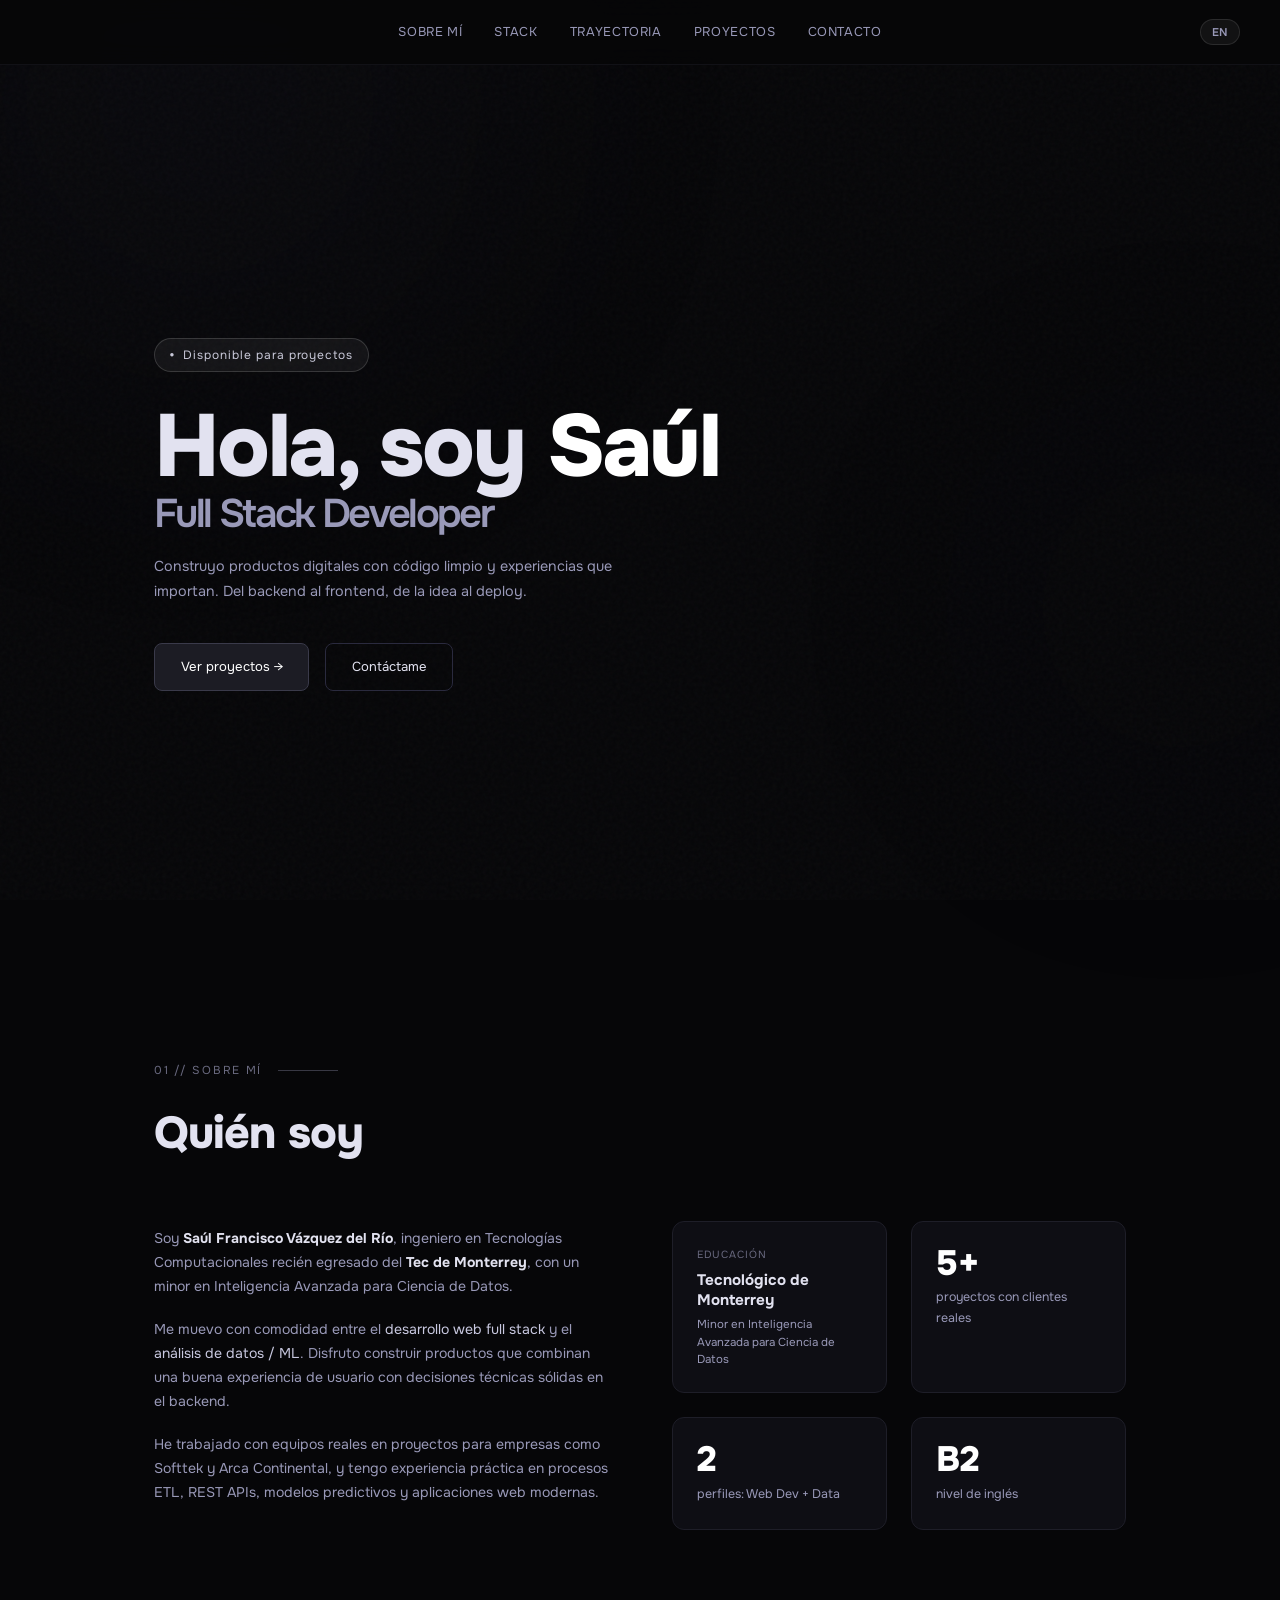
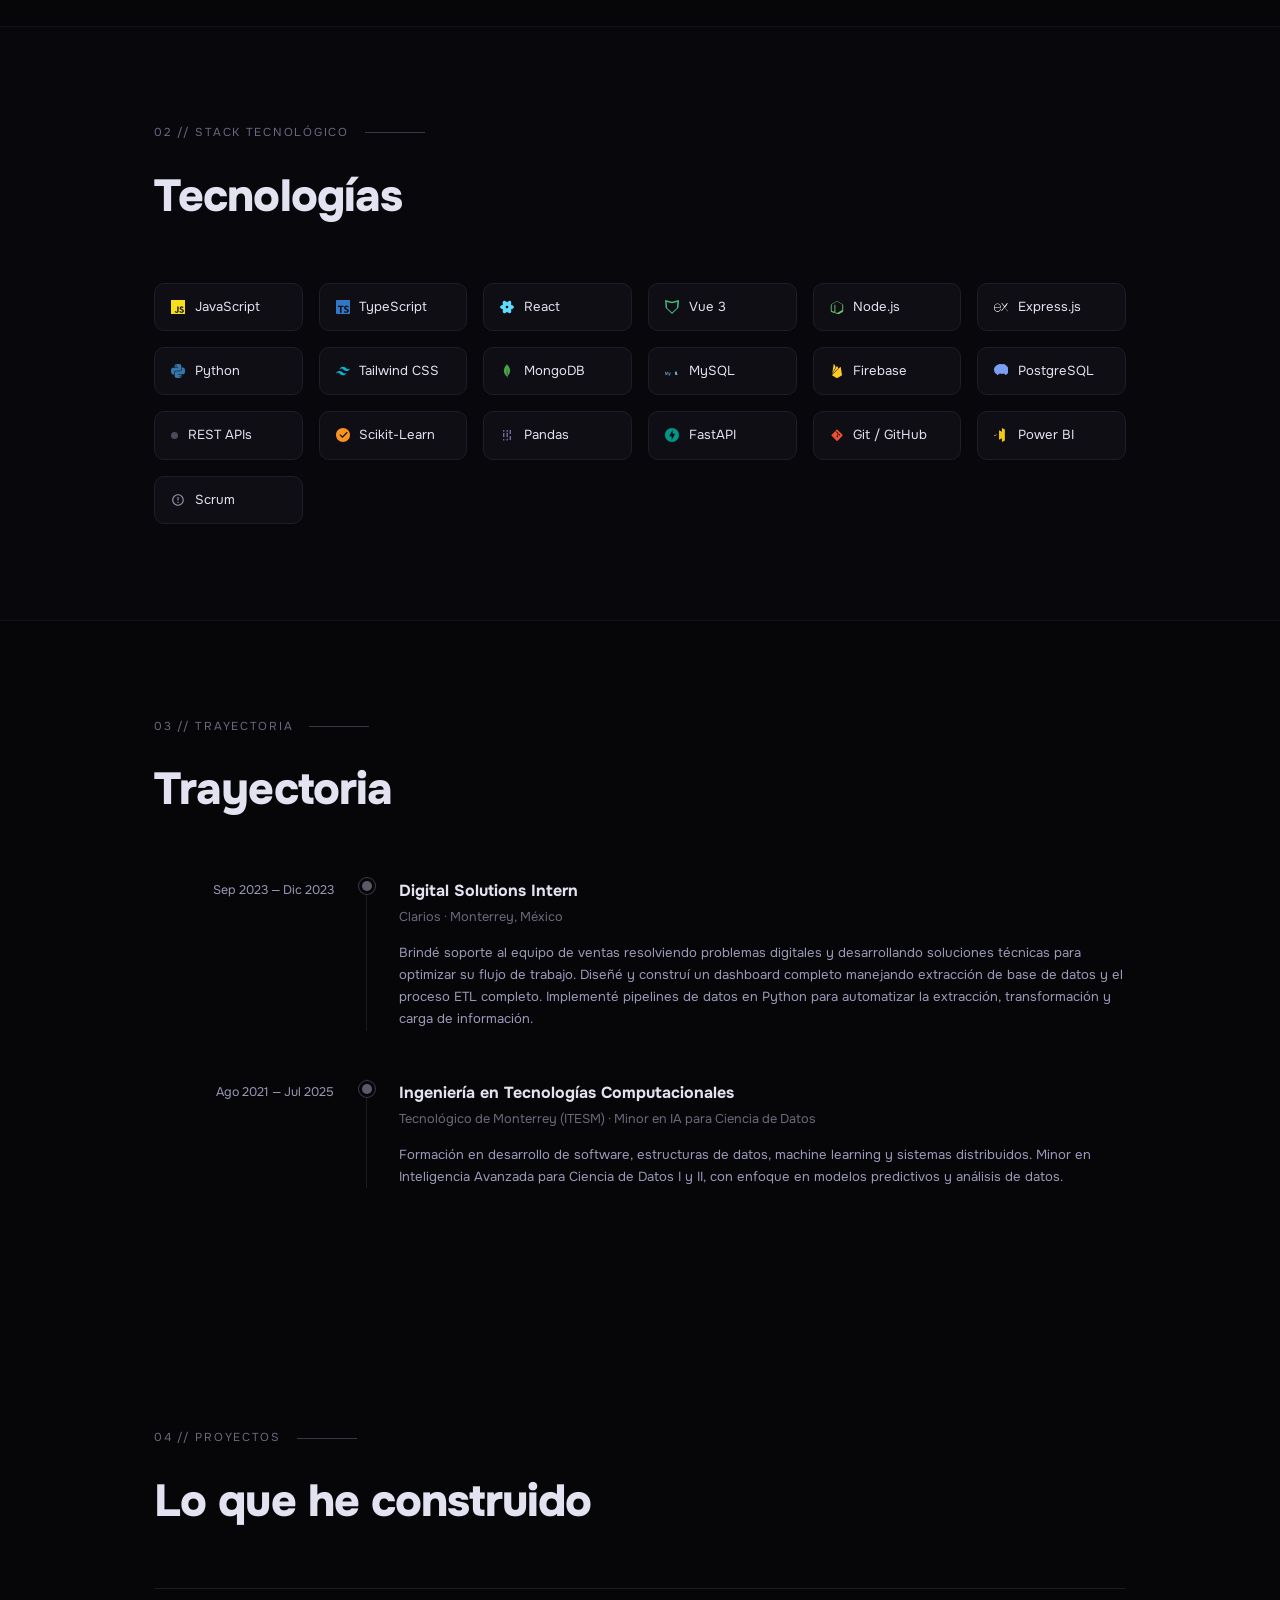
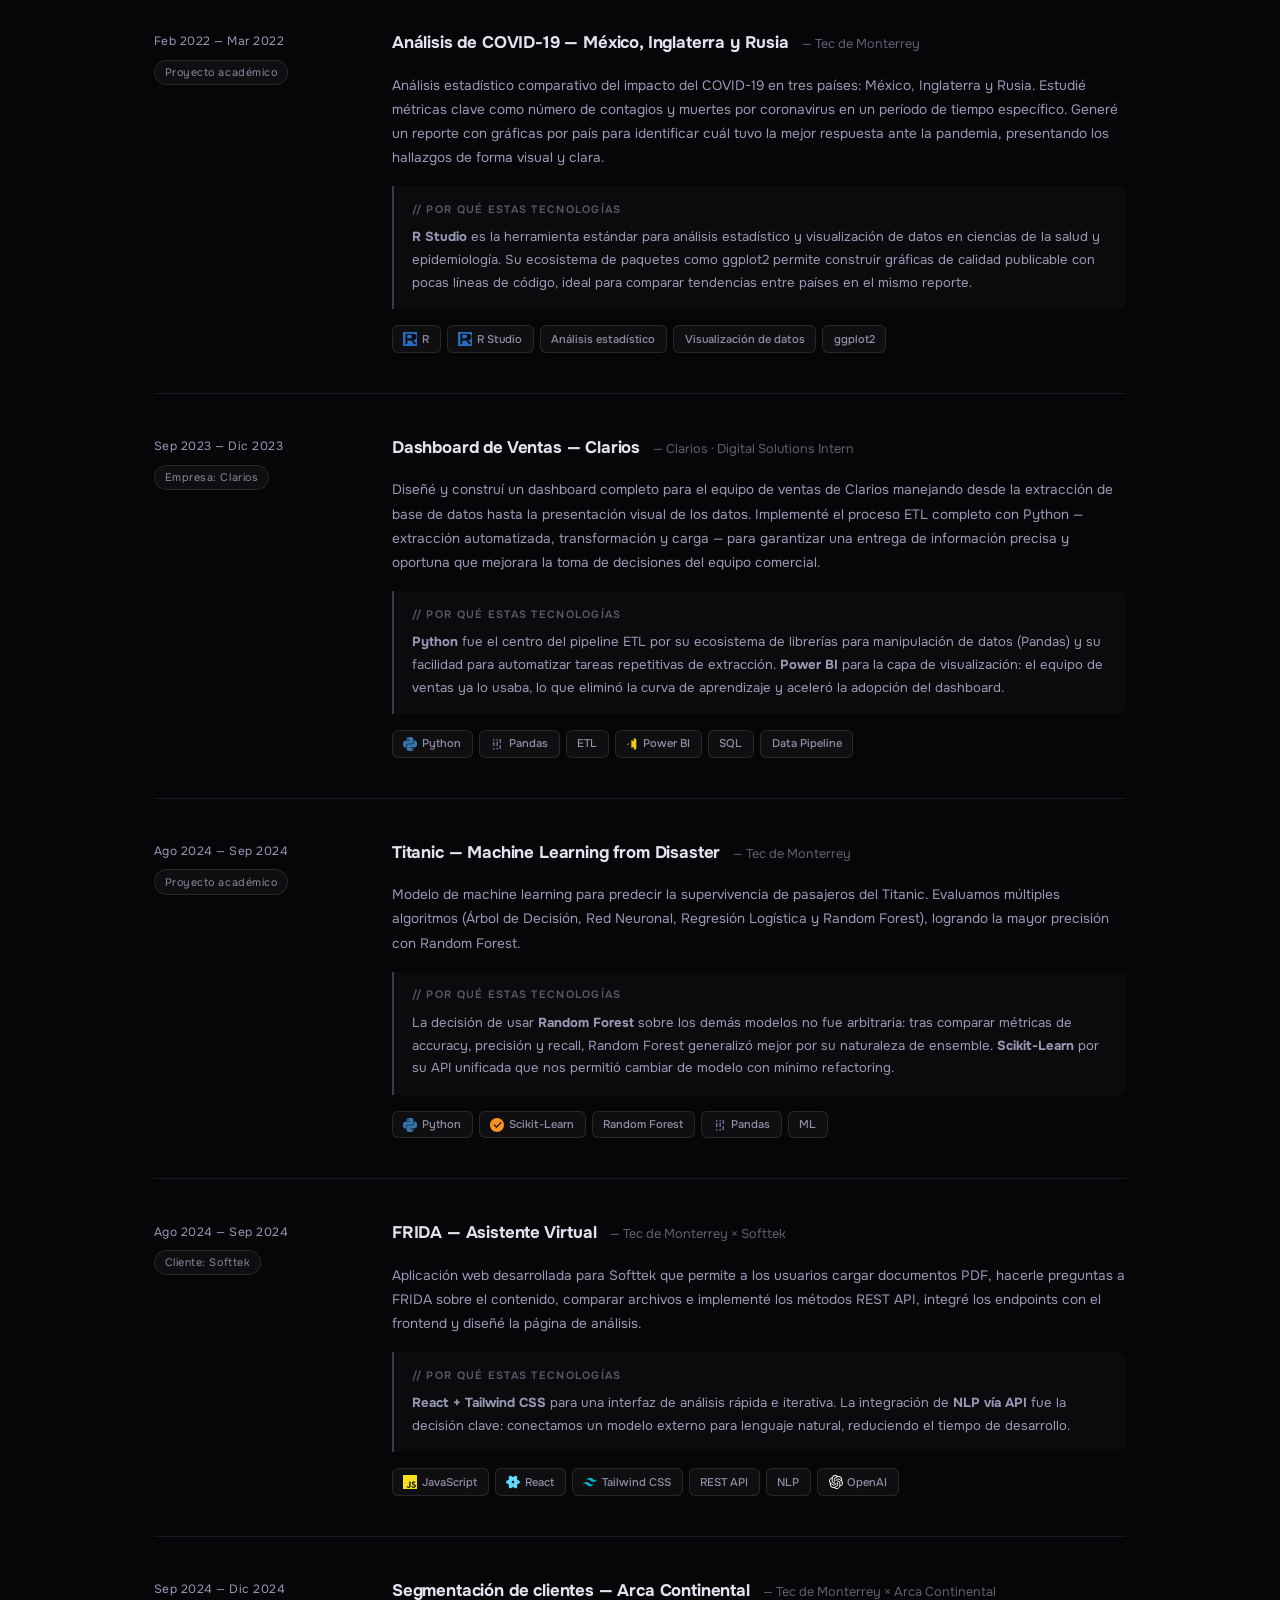
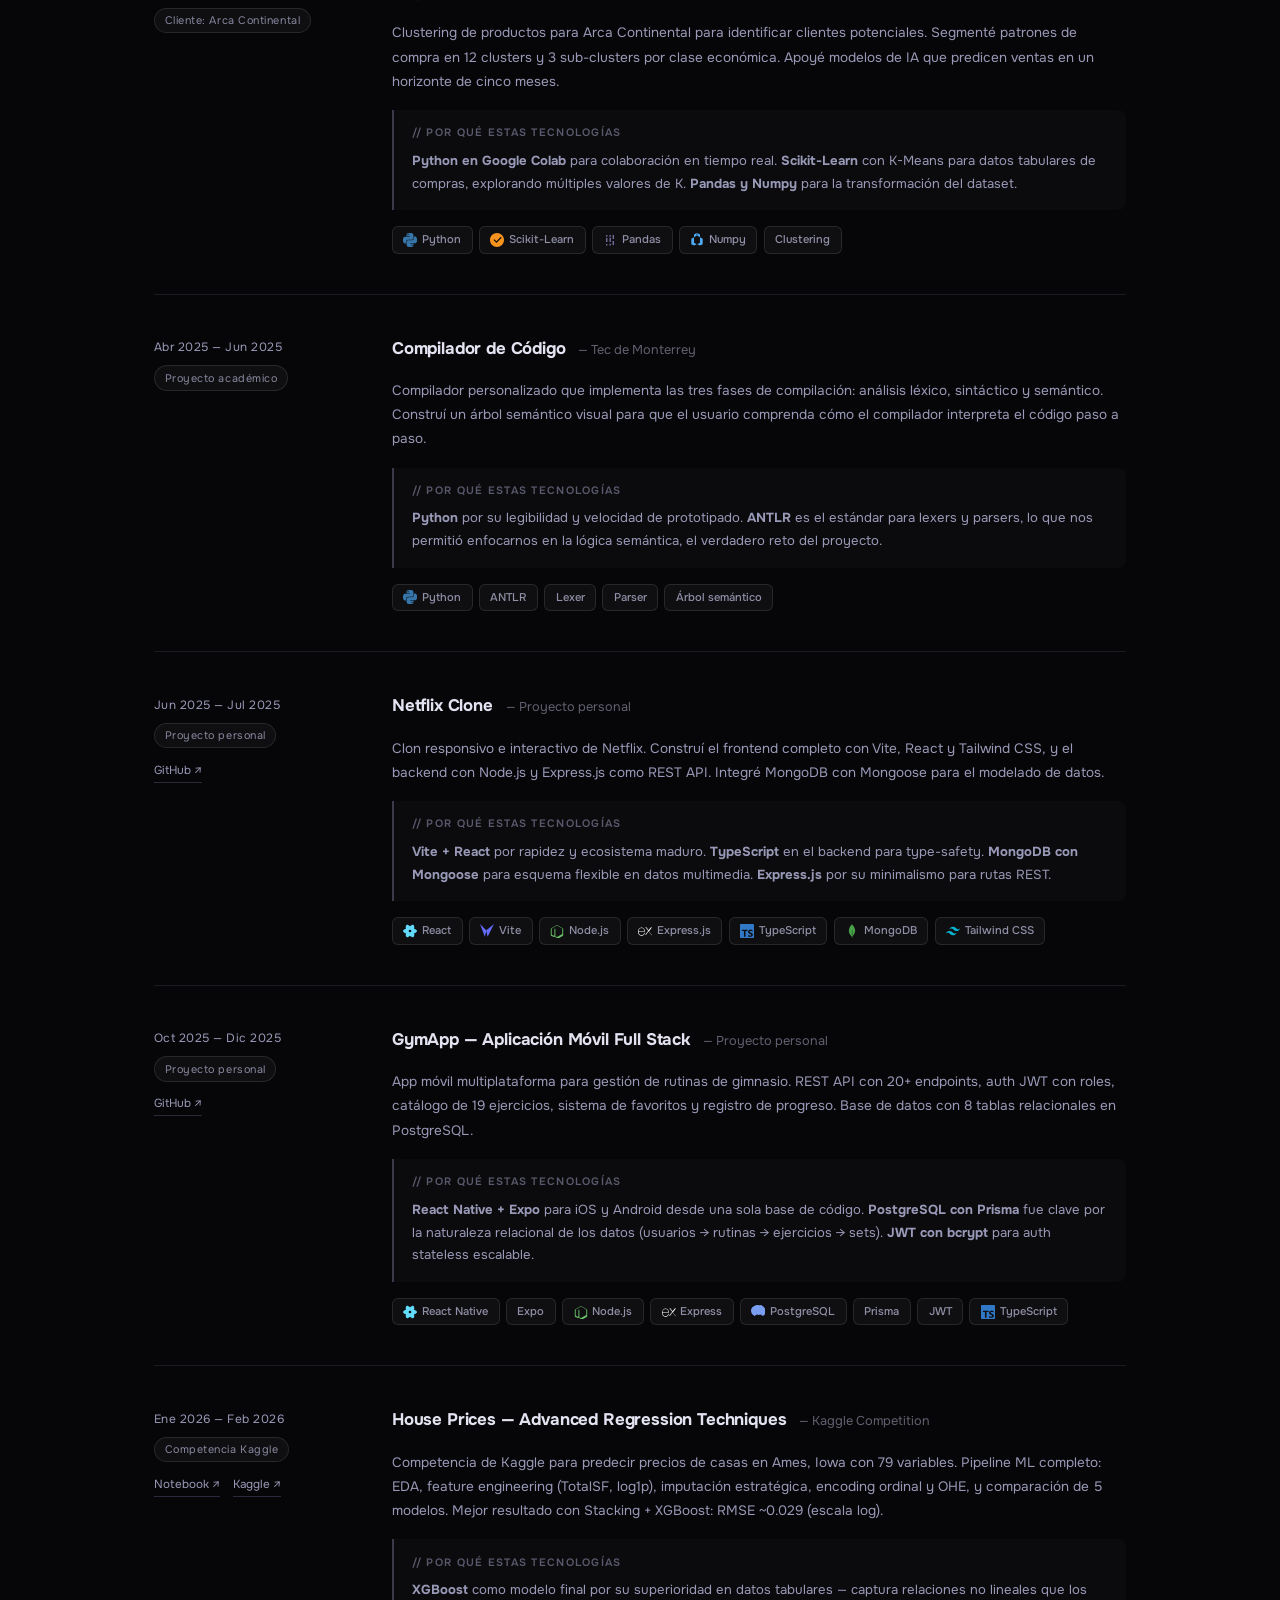
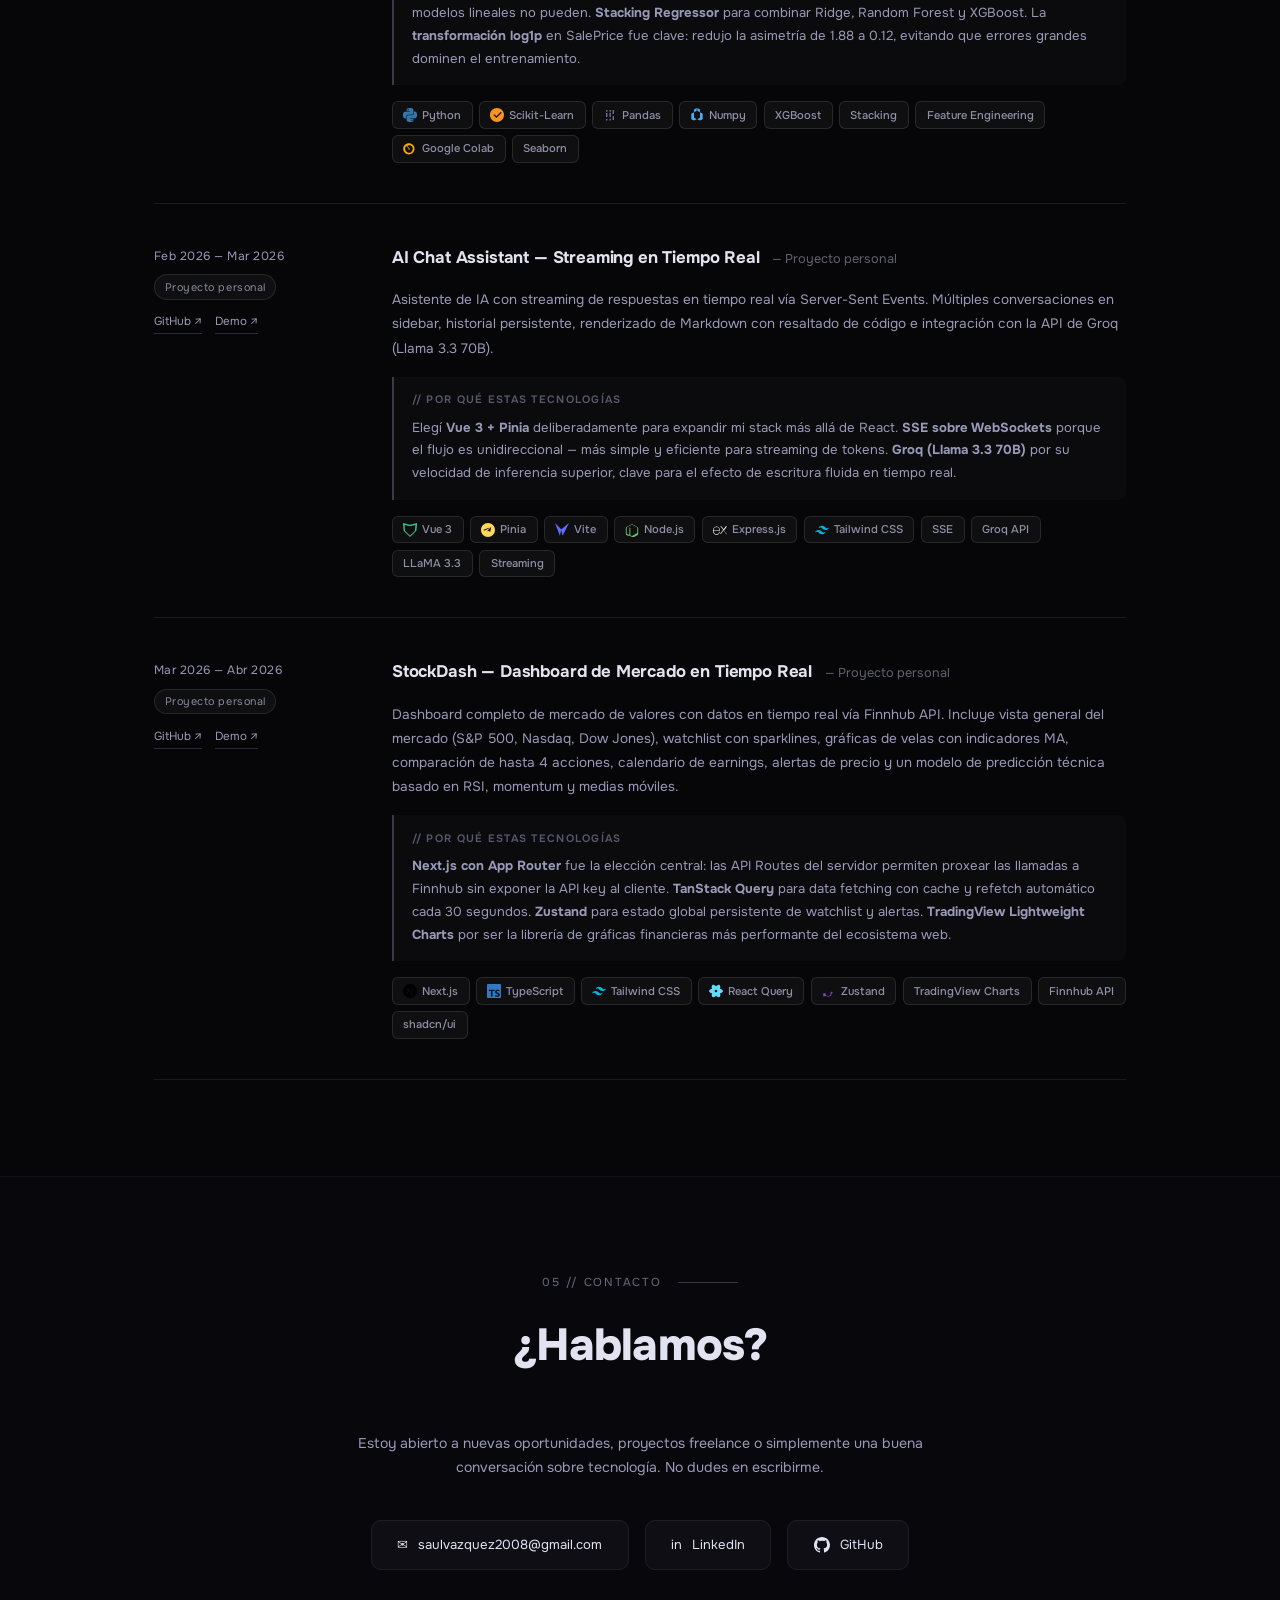
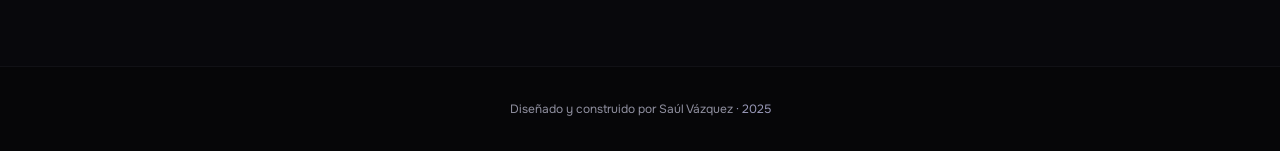
==== index.html @ d0cb287a "add stock dashboard project" ====
<!DOCTYPE html>
<html lang="es">
<head>
  <meta charset="UTF-8" />
  <meta name="viewport" content="width=device-width, initial-scale=1.0"/>
  <title>Saúl Vázquez — Full Stack Developer</title>
  <link href="https://fonts.googleapis.com/css2?family=Onest:wght@300;400;500;600;700;800;900&display=swap" rel="stylesheet"/>
  <link rel="stylesheet" href="https://unpkg.com/aos@2.3.4/dist/aos.css"/>
  <style>
    *, *::before, *::after { box-sizing: border-box; margin: 0; padding: 0; }
    :root {
      --bg: #0a0a0f; --surface: #111118; --border: #2a2a3e;
      --accent: #7c6aff; --accent2: #a599ff; --text: #e2e2f0;
      --muted: #9999b8; --card: #13131f;
    }
    html { scroll-behavior: smooth; }
    body { background: #060608; color: #e2e2f0; font-family: 'Onest', sans-serif; font-size: 15px; line-height: 1.7; overflow-x: hidden; }
    body::before { content: ''; position: fixed; inset: 0; background-image: url("data:image/svg+xml,%3Csvg viewBox='0 0 256 256' xmlns='http://www.w3.org/2000/svg'%3E%3Cfilter id='noise'%3E%3CfeTurbulence type='fractalNoise' baseFrequency='0.9' numOctaves='4' stitchTiles='stitch'/%3E%3C/filter%3E%3Crect width='100%25' height='100%25' filter='url(%23noise)' opacity='0.03'/%3E%3C/svg%3E"); pointer-events: none; z-index: 0; }
    .glow-orb { position: fixed; border-radius: 50%; filter: blur(140px); pointer-events: none; z-index: 0; opacity: 0.06; }
    .glow-orb-1 { width: 600px; height: 600px; background: #4a4a6a; top: -200px; left: -100px; }
    .glow-orb-2 { width: 400px; height: 400px; background: #3a3a5a; bottom: 10%; right: -100px; opacity: 0.04; }
    nav { position: fixed; top: 0; left: 0; right: 0; z-index: 100; display: flex; justify-content: center; align-items: center; padding: 1.2rem 4rem; background: rgba(6,6,8,0.85); backdrop-filter: blur(12px); border-bottom: 1px solid #111116; position: relative; }
    .nav-links { display: flex; gap: 2rem; list-style: none; }
    .nav-links a { color: #9999b8; text-decoration: none; font-size: 0.8rem; letter-spacing: 0.05em; text-transform: uppercase; transition: color 0.2s; }
    .nav-links a:hover { color: #ffffff; }
    section { position: relative; z-index: 1; }
    #hero { min-height: 100vh; display: flex; align-items: center; padding: 0 4rem; max-width: 1100px; margin: 0 auto; }
    .hero-content { animation: fadeUp 0.9s ease both; }
    .hero-tag { display: inline-flex; align-items: center; gap: 0.5rem; background: rgba(255,255,255,0.05); border: 1px solid rgba(255,255,255,0.15); color: #c8c8d8; font-size: 0.75rem; padding: 0.35rem 0.9rem; border-radius: 999px; margin-bottom: 1.8rem; letter-spacing: 0.08em; }
    .hero-tag::before { content: '●'; font-size: 0.5rem; animation: pulse 2s infinite; }
    h1 { font-family: 'Onest', sans-serif; font-size: clamp(3rem, 7vw, 5.5rem); font-weight: 800; line-height: 1.05; letter-spacing: -0.03em; margin-bottom: 1.2rem; }
    h1 .name-accent { color: #ffffff; }
    h1 .role-line { display: block; color: #9999b8; font-size: clamp(1.5rem, 3.5vw, 2.5rem); font-weight: 600; }
    .hero-desc { color: #9999b8; max-width: 520px; margin-bottom: 2.5rem; font-size: 0.9rem; }
    .hero-cta { display: flex; gap: 1rem; flex-wrap: wrap; }
    .btn { display: inline-flex; align-items: center; gap: 0.5rem; padding: 0.75rem 1.6rem; border-radius: 8px; font-family: 'Onest', sans-serif; font-size: 0.82rem; text-decoration: none; transition: all 0.25s; cursor: pointer; border: none; }
    .btn-primary { background: #1c1c24; color: #fff; border: 1px solid #3a3a4a; }
    .btn-primary:hover { background: #252530; border-color: #ffffff; transform: translateY(-2px); box-shadow: 0 8px 30px rgba(0,0,0,0.5); }
    .btn-ghost { background: transparent; color: #e2e2f0; border: 1px solid #2a2a3e; }
    .btn-ghost:hover { border-color: #7c6aff; color: #7c6aff; transform: translateY(-2px); }
    .section-wrap { max-width: 1100px; margin: 0 auto; padding: 6rem 4rem; }
    .section-label { display: flex; align-items: center; gap: 1rem; color: #6a6a80; font-size: 0.72rem; letter-spacing: 0.15em; text-transform: uppercase; margin-bottom: 1rem; }
    .section-label::after { content: ''; flex: 1; max-width: 60px; height: 1px; background: #6a6a80; opacity: 0.5; }
    h2 { font-family: 'Onest', sans-serif; font-size: clamp(1.8rem, 4vw, 2.8rem); font-weight: 800; letter-spacing: -0.02em; margin-bottom: 3rem; color: #e2e2f0; }
    .about-grid { display: grid; grid-template-columns: 1fr 1fr; gap: 4rem; align-items: center; }
    .about-text p { color: #9999b8; margin-bottom: 1.2rem; font-size: 0.88rem; }
    .about-text p strong { color: #e2e2f0; }
    .about-stats { display: grid; grid-template-columns: 1fr 1fr; gap: 1.5rem; }
    .stat-card { background: #0e0e14; border: 1px solid #1e1e28; border-radius: 12px; padding: 1.5rem; transition: border-color 0.2s; }
    .stat-card:hover { border-color: #4a4a5a; }
    .stat-number { font-family: 'Onest', sans-serif; font-size: 2.2rem; font-weight: 800; color: #ffffff; line-height: 1; margin-bottom: 0.4rem; }
    .stat-desc { color: #9999b8; font-size: 0.78rem; }
    #skills { background: #08080c; border-top: 1px solid #111116; border-bottom: 1px solid #111116; }
    .skills-grid { display: grid; grid-template-columns: repeat(auto-fill, minmax(140px, 1fr)); gap: 1rem; }
    .skill-chip { display: flex; align-items: center; gap: 0.6rem; background: #0e0e14; border: 1px solid #1e1e28; border-radius: 10px; padding: 0.75rem 1rem; font-size: 0.82rem; color: #e2e2f0; transition: all 0.2s; cursor: default; }
    .skill-chip:hover { border-color: #9090a8; color: #e2e2f0; transform: translateY(-2px); }
    .skill-dot { width: 7px; height: 7px; border-radius: 50%; background: #4a4a5a; flex-shrink: 0; }
    .projects-list { display: flex; flex-direction: column; }
    .cv-project { display: grid; grid-template-columns: 190px 1fr; gap: 0 3rem; padding: 2.5rem 0; border-bottom: 1px solid #1a1a22; transition: background 0.2s; }
    .cv-project:first-child { border-top: 1px solid #1a1a22; }
    .cv-project:hover { background: rgba(255,255,255,0.02); }
    .cv-project-meta { display: flex; flex-direction: column; gap: 0.5rem; padding-top: 0.15rem; }
    .cv-project-period { font-size: 0.75rem; color: #9999b8; letter-spacing: 0.04em; }
    .cv-project-type { display: inline-block; font-size: 0.68rem; color: #8888a0; background: rgba(255,255,255,0.04); border: 1px solid rgba(255,255,255,0.1); padding: 0.15rem 0.6rem; border-radius: 999px; letter-spacing: 0.05em; width: fit-content; }
    .cv-project-links { display: flex; gap: 0.8rem; margin-top: 0.3rem; }
    .cv-project-link { font-size: 0.73rem; color: #9999b8; text-decoration: none; border-bottom: 1px solid #2a2a3e; padding-bottom: 1px; transition: color 0.2s, border-color 0.2s; }
    .cv-project-link:hover { color: #e2e2f0; border-color: #5a5a6a; }
    .cv-project-body { display: flex; flex-direction: column; gap: 1rem; }
    .cv-project-header { display: flex; align-items: baseline; gap: 0.8rem; flex-wrap: wrap; }
    .cv-project-title { font-size: 1.05rem; font-weight: 700; color: #e2e2f0; letter-spacing: -0.01em; }
    .cv-project-where { font-size: 0.8rem; color: #606070; }
    .cv-project-desc { color: #9999b8; font-size: 0.85rem; line-height: 1.78; }
    .cv-project-reasoning { background: rgba(255,255,255,0.025); border-left: 2px solid #3a3a4a; padding: 0.9rem 1.1rem; border-radius: 0 8px 8px 0; }
    .cv-project-reasoning-label { font-size: 0.67rem; color: #5a5a6e; letter-spacing: 0.12em; text-transform: uppercase; margin-bottom: 0.45rem; font-weight: 600; }
    .cv-project-reasoning p { color: #9999b8; font-size: 0.82rem; line-height: 1.75; }
    .cv-project-tags { display: flex; flex-wrap: wrap; gap: 0.4rem; }
    .tag { background: rgba(255,255,255,0.04); border: 1px solid rgba(255,255,255,0.1); color: #9090a8; font-size: 0.7rem; padding: 0.2rem 0.65rem; border-radius: 6px; font-weight: 500; }
    @media (max-width: 500px) { .cv-project { grid-template-columns: 1fr; gap: 1rem; } }
    .timeline { display: flex; flex-direction: column; gap: 0; }
    .timeline-item { display: grid; grid-template-columns: 180px 1px 1fr; gap: 0 2rem; padding-bottom: 3rem; }
    .timeline-date { text-align: right; color: #9999b8; font-size: 0.78rem; padding-top: 0.2rem; }
    .timeline-line { position: relative; background: #1a1a22; width: 1px; }
    .timeline-dot { position: absolute; top: 0.3rem; left: 50%; transform: translateX(-50%); width: 10px; height: 10px; border-radius: 50%; background: #5a5a6a; box-shadow: 0 0 0 3px #060608, 0 0 0 4px #3a3a4a; }
    .timeline-content { padding-top: 0; }
    .exp-role { font-family: 'Onest', sans-serif; font-size: 1rem; font-weight: 700; color: #e2e2f0; margin-bottom: 0.2rem; }
    .exp-company { color: #6a6a7e; font-size: 0.8rem; margin-bottom: 0.8rem; }
    .exp-desc { color: #9999b8; font-size: 0.82rem; }
    #contact { background: #08080c; border-top: 1px solid #111116; }
    .contact-inner { text-align: center; max-width: 600px; margin: 0 auto; }
    .contact-inner p { color: #9999b8; font-size: 0.88rem; margin-bottom: 2.5rem; }
    .contact-links { display: flex; justify-content: center; gap: 1rem; flex-wrap: wrap; }
    .contact-btn { display: inline-flex; align-items: center; gap: 0.6rem; background: #0e0e14; border: 1px solid #1e1e28; color: #e2e2f0; padding: 0.8rem 1.6rem; border-radius: 10px; text-decoration: none; font-size: 0.82rem; transition: all 0.2s; }
    .contact-btn:hover { border-color: #5a5a6a; color: #e2e2f0; transform: translateY(-2px); }
    #emailBtn { cursor: pointer; font-family: 'Onest', sans-serif; font-size: 0.82rem; background: #1a1a2e; border: 1px solid #2a2a3e; }
    #emailBtn.copied { border-color: #3de8b0 !important; color: #3de8b0 !important; }
    footer { border-top: 1px solid #111116; padding: 2rem 4rem; text-align: center; color: #9999b8; font-size: 0.75rem; position: relative; z-index: 1; }
    footer span { color: #9090a0; }
    @keyframes fadeUp { from { opacity: 0; transform: translateY(30px); } to { opacity: 1; transform: translateY(0); } }
    @keyframes pulse { 0%, 100% { opacity: 1; } 50% { opacity: 0.3; } }
    .fade-in { opacity: 1; transform: translateY(0); }
    ::-webkit-scrollbar { width: 5px; }
    ::-webkit-scrollbar-track { background: #060608; }
    ::-webkit-scrollbar-thumb { background: #1e1e28; border-radius: 3px; }
    @media (max-width: 600px) {
      nav { padding: 1rem 1.5rem; }
      .nav-links { gap: 1rem; }
      #hero, .section-wrap { padding-left: 1.5rem; padding-right: 1.5rem; }
      .about-grid { grid-template-columns: 1fr; gap: 2rem; }
      .timeline-item { grid-template-columns: 1fr; }
      .timeline-date { text-align: left; }
      .timeline-line { display: none; }
      footer { padding: 1.5rem; }
    }

    .stat-label { font-size: 0.65rem; color: #6a6a80; text-transform: uppercase; letter-spacing: 0.1em; margin-bottom: 0.5rem; }
    .stat-edu-title { font-size: 0.95rem; font-weight: 700; color: #e2e2f0; line-height: 1.3; margin-bottom: 0.35rem; }
    .stat-edu-minor { font-size: 0.72rem; color: #9999b8; line-height: 1.5; }
    .tag { display: inline-flex; align-items: center; gap: 0.3rem; }
    .tag svg { flex-shrink: 0; }
    .skill-chip svg { flex-shrink: 0; }
    .highlight { color: #c8c8e0; }
    .nav-controls { display: flex; align-items: center; gap: 0.5rem; position: absolute; right: 2.5rem; }
    .nav-btn { background: rgba(255,255,255,0.05); border: 1px solid rgba(255,255,255,0.1); color: #9999b8; font-family: 'Onest', sans-serif; font-size: 0.7rem; font-weight: 600; letter-spacing: 0.05em; padding: 0.3rem 0.7rem; border-radius: 999px; cursor: pointer; transition: all 0.2s; }
    .nav-btn:hover { background: rgba(255,255,255,0.1); border-color: #ffffff; color: #ffffff; }
  </style>
</head>
<body>
  <div class="glow-orb glow-orb-1"></div>
  <div class="glow-orb glow-orb-2"></div>

  <!-- NAV -->
  <nav>
    <ul class="nav-links">
      <li><a href="#about" data-es="sobre mí" data-en="about">sobre mí</a></li>
      <li><a href="#skills">stack</a></li>
      <li><a href="#experience" data-es="trayectoria" data-en="background">trayectoria</a></li>
      <li><a href="#projects" data-es="proyectos" data-en="projects">proyectos</a></li>
      <li><a href="#contact" data-es="contacto" data-en="contact">contacto</a></li>
    </ul>
    <div class="nav-controls">
      <button class="nav-btn" id="langBtn" title="Switch language">EN</button>
    </div>
  </nav>

  <!-- HERO -->
  <section id="hero">
    <div class="hero-content">
      <div class="hero-tag" data-es="Disponible para proyectos" data-en="Available for projects">Disponible para proyectos</div>
      <h1>
        <span data-es="Hola, soy " data-en="Hi, I'm ">Hola, soy </span><span class="name-accent">Saúl</span>
        <span class="role-line">Full Stack Developer</span>
      </h1>
      <p class="hero-desc" data-es="Construyo productos digitales con código limpio y experiencias que importan. Del backend al frontend, de la idea al deploy." data-en="I build digital products with clean code and experiences that matter. From backend to frontend, from idea to deployment.">
        Construyo productos digitales con código limpio y experiencias que importan. Del backend al frontend, de la idea al deploy.
      </p>
      <div class="hero-cta">
        <a href="#projects" class="btn btn-primary" data-es="Ver proyectos →" data-en="View projects →">Ver proyectos →</a>
        <a href="#contact" class="btn btn-ghost" data-es="Contáctame" data-en="Contact me">Contáctame</a>
      </div>
    </div>
  </section>

  <!-- ABOUT -->
  <section id="about">
    <div class="section-wrap">
      <div class="section-label" data-es="01 // sobre mí" data-en="01 // about me">01 // sobre mí</div>
      <h2 data-es="Quién soy" data-en="Who I am">Quién soy</h2>
      <div class="about-grid" data-aos="fade-up">
        <div class="about-text">
          <p data-es="Soy <strong>Saúl Francisco Vázquez del Río</strong>, ingeniero en Tecnologías Computacionales recién egresado del <strong>Tec de Monterrey</strong>, con un minor en Inteligencia Avanzada para Ciencia de Datos." data-en="I'm <strong>Saúl Francisco Vázquez del Río</strong>, a Computer Science Engineer recently graduated from <strong>Tec de Monterrey</strong>, with a minor in Advanced Intelligence for Data Science.">
            Soy <strong>Saúl Francisco Vázquez del Río</strong>, ingeniero en Tecnologías Computacionales recién egresado del <strong>Tec de Monterrey</strong>, con un minor en Inteligencia Avanzada para Ciencia de Datos.
          </p>
          <p data-es="Me muevo con comodidad entre el <span class='highlight'>desarrollo web full stack</span> y el <span class='highlight'>análisis de datos / ML</span>. Disfruto construir productos que combinan una buena experiencia de usuario con decisiones técnicas sólidas en el backend." data-en="I move comfortably between <span class='highlight'>full stack web development</span> and <span class='highlight'>data analysis / ML</span>. I enjoy building products that combine great user experience with solid technical decisions on the backend.">
            Me muevo con comodidad entre el <span class="highlight">desarrollo web full stack</span> y el <span class="highlight">análisis de datos / ML</span>. Disfruto construir productos que combinan una buena experiencia de usuario con decisiones técnicas sólidas en el backend.
          </p>
          <p data-es="He trabajado con equipos reales en proyectos para empresas como Softtek y Arca Continental, y tengo experiencia práctica en procesos ETL, REST APIs, modelos predictivos y aplicaciones web modernas." data-en="I've worked with real teams on projects for companies like Softtek and Arca Continental, with hands-on experience in ETL processes, REST APIs, predictive models and modern web applications.">
            He trabajado con equipos reales en proyectos para empresas como Softtek y Arca Continental, y tengo experiencia práctica en procesos ETL, REST APIs, modelos predictivos y aplicaciones web modernas.
          </p>
        </div>
        <div class="about-stats" data-aos="fade-up" data-aos-delay="100">
          <div class="stat-card">
            <div class="stat-label" data-es="Educación" data-en="Education">Educación</div>
            <div class="stat-edu-title">Tecnológico de Monterrey</div>
            <div class="stat-edu-minor" data-es="Minor en Inteligencia Avanzada para Ciencia de Datos" data-en="Minor in Advanced Intelligence for Data Science">Minor en Inteligencia Avanzada para Ciencia de Datos</div>
          </div>
          <div class="stat-card"><div class="stat-number">5+</div><div class="stat-desc" data-es="proyectos con clientes reales" data-en="projects with real clients">proyectos con clientes reales</div></div>
          <div class="stat-card"><div class="stat-number">2</div><div class="stat-desc" data-es="perfiles: Web Dev + Data" data-en="profiles: Web Dev + Data">perfiles: Web Dev + Data</div></div>
          <div class="stat-card"><div class="stat-number">B2</div><div class="stat-desc" data-es="nivel de inglés" data-en="English level">nivel de inglés</div></div>
        </div>
      </div>
    </div>
  </section>

  <!-- SKILLS -->
  <section id="skills">
    <div class="section-wrap">
      <div class="section-label" data-es="02 // stack tecnológico" data-en="02 // tech stack">02 // stack tecnológico</div>
      <h2 data-es="Tecnologías" data-en="Technologies">Tecnologías</h2>
      <div class="skills-grid" data-aos="fade-up">
        <div class="skill-chip"><svg width="14" height="14" viewBox="0 0 24 24" fill="#F7DF1E"><path d="M0 0h24v24H0V0zm22.034 18.276c-.175-1.095-.888-2.015-3.003-2.873-.736-.345-1.554-.585-1.797-1.14-.091-.33-.105-.51-.046-.705.15-.646.915-.84 1.515-.66.39.12.75.42.976.9 1.034-.676 1.034-.676 1.755-1.125-.27-.42-.404-.601-.586-.78-.63-.705-1.469-1.065-2.834-1.034l-.705.089c-.676.165-1.32.525-1.71 1.005-1.14 1.291-.811 3.541.569 4.471 1.365 1.02 3.361 1.244 3.616 2.205.24 1.17-.87 1.545-1.966 1.41-.811-.18-1.26-.586-1.755-1.336l-1.83 1.051c.21.48.45.689.81 1.109 1.74 1.756 6.09 1.666 6.871-1.004.029-.09.24-.705.074-1.65l.046.067zm-8.983-7.245h-2.248c0 1.938-.009 3.864-.009 5.805 0 1.232.063 2.363-.138 2.711-.33.689-1.18.601-1.566.48-.396-.196-.597-.466-.83-.855-.063-.105-.11-.196-.127-.196l-1.825 1.125c.305.63.75 1.172 1.324 1.517.855.51 2.004.675 3.207.405.783-.226 1.458-.691 1.811-1.411.51-.93.402-2.07.397-3.346.012-2.054 0-4.109 0-6.179l.004-.056z"/></svg>JavaScript</div>
        <div class="skill-chip"><svg width="14" height="14" viewBox="0 0 24 24" fill="#3178C6"><path d="M1.125 0C.502 0 0 .502 0 1.125v21.75C0 23.498.502 24 1.125 24h21.75c.623 0 1.125-.502 1.125-1.125V1.125C24 .502 23.498 0 22.875 0zm17.363 9.75c.612 0 1.154.037 1.627.111a6.38 6.38 0 0 1 1.306.34v2.458a3.95 3.95 0 0 0-.643-.361 5.093 5.093 0 0 0-.717-.26 5.453 5.453 0 0 0-1.426-.2c-.3 0-.573.028-.819.086a2.1 2.1 0 0 0-.623.242c-.17.104-.3.229-.393.374a.888.888 0 0 0-.14.49c0 .196.053.373.156.529.104.156.252.304.443.444s.423.276.696.41c.273.135.582.274.926.416.47.197.892.407 1.266.628.374.222.695.473.963.753.268.279.472.598.614.957.142.359.214.776.214 1.253 0 .657-.125 1.21-.373 1.656a3.033 3.033 0 0 1-1.012 1.085 4.38 4.38 0 0 1-1.487.596c-.566.12-1.163.18-1.79.18a9.916 9.916 0 0 1-1.84-.164 5.544 5.544 0 0 1-1.512-.493v-2.63a5.033 5.033 0 0 0 3.237 1.2c.333 0 .624-.03.872-.09.249-.06.456-.144.623-.25.166-.108.29-.234.373-.38a1.023 1.023 0 0 0-.074-1.089 2.12 2.12 0 0 0-.537-.5 5.597 5.597 0 0 0-.807-.444 27.72 27.72 0 0 0-1.007-.436c-.918-.383-1.602-.852-2.053-1.405-.45-.553-.676-1.222-.676-2.005 0-.614.123-1.141.369-1.582.246-.441.58-.804 1.004-1.089a4.494 4.494 0 0 1 1.47-.629 7.536 7.536 0 0 1 1.77-.201zm-15.113.188h9.563v2.166H9.506v9.646H6.789v-9.646H3.375z"/></svg>TypeScript</div>
        <div class="skill-chip"><svg width="14" height="14" viewBox="0 0 24 24" fill="#61DAFB"><path d="M14.23 12.004a2.236 2.236 0 0 1-2.235 2.236 2.236 2.236 0 0 1-2.236-2.236 2.236 2.236 0 0 1 2.235-2.236 2.236 2.236 0 0 1 2.236 2.236zm2.648-10.69c-1.346 0-3.107.96-4.888 2.622-1.78-1.653-3.542-2.602-4.887-2.602-.41 0-.783.093-1.106.278-1.375.793-1.683 3.264-.973 6.365C1.98 8.917 0 10.42 0 12.004c0 1.59 1.99 3.097 5.043 4.03-.704 3.113-.39 5.588.988 6.38.32.187.69.275 1.102.275 1.345 0 3.107-.96 4.888-2.624 1.78 1.654 3.542 2.603 4.887 2.603.41 0 .783-.09 1.106-.275 1.374-.792 1.683-3.263.973-6.365C22.02 15.096 24 13.59 24 12.004c0-1.59-1.99-3.097-5.043-4.032.704-3.11.39-5.587-.988-6.38-.318-.184-.688-.277-1.092-.278z"/></svg>React</div>
        <div class="skill-chip"><svg width="14" height="14" viewBox="0 0 24 24" fill="#42b883"><path d="M24.4 0L12 2.95 0 0l1.07 13.45L12 24l10.93-10.55L24.4 0zM12 21.6l-8.4-8.1-.8-10.05L12 5.5l9.2-2.05-.8 10.05L12 21.6z"/></svg>Vue 3</div>
        <!-- Node.js: color aclarado de #339933 a #6abf69 para visibilidad en fondo oscuro -->
        <div class="skill-chip"><svg width="14" height="14" viewBox="0 0 24 24" fill="#6abf69"><path d="M11.998 24c-.321 0-.641-.084-.924-.247l-2.937-1.737c-.438-.245-.224-.332-.08-.383.585-.203.703-.25 1.328-.605.065-.037.151-.023.218.017l2.256 1.339c.082.045.198.045.272 0l8.795-5.076c.082-.047.134-.141.134-.238V7.921c0-.099-.052-.19-.137-.242l-8.791-5.072c-.081-.047-.189-.047-.271 0L3.075 7.68c-.087.05-.141.144-.141.242v10.15c0 .097.054.189.139.235l2.409 1.391c1.307.654 2.108-.116 2.108-.891V8.23c0-.142.114-.253.256-.253h1.115c.139 0 .255.111.255.253v11.176c0 1.748-.951 2.749-2.604 2.749-.508 0-.909 0-2.026-.551L2.28 20.491a1.855 1.855 0 0 1-.919-1.605V8.846c0-.661.351-1.276.919-1.606l8.795-5.082c.554-.315 1.291-.315 1.841 0l8.795 5.082c.567.33.919.945.919 1.606v10.04c0 .661-.352 1.274-.919 1.605l-8.795 5.078c-.282.161-.602.245-.918.245z"/></svg>Node.js</div>
        <div class="skill-chip"><svg width="14" height="14" viewBox="0 0 24 24" fill="#ffffff"><path d="M24 18.588a1.529 1.529 0 0 1-1.895-.72l-3.45-4.771-.5-.667-4.003 5.444a1.466 1.466 0 0 1-1.802.708l5.158-6.92-4.798-6.251a1.595 1.595 0 0 1 1.9.666l3.576 4.83 3.596-4.81a1.435 1.435 0 0 1 1.788-.668L21.708 8.9l-2.522 3.283a.666.666 0 0 0 0 .994l4.804 6.412zM.002 12.576l.42-2.075c1.154-4.103 5.858-5.81 9.094-3.27 1.895 1.489 2.368 3.597 2.275 5.973H1.116C.943 17.447 4.005 20.009 7.92 18.7a4.078 4.078 0 0 0 2.582-2.876c.207-.666.548-.78 1.174-.588a5.417 5.417 0 0 1-2.589 3.957 6.272 6.272 0 0 1-7.306-.933 6.575 6.575 0 0 1-1.64-3.858c0-.235-.08-.455-.134-.666A88.33 88.33 0 0 1 0 12.577zm1.127-.286h9.654c-.06-3.076-2.001-5.258-4.59-5.278-2.882-.04-4.944 2.094-5.071 5.264z"/></svg>Express.js</div>
        <div class="skill-chip"><svg width="14" height="14" viewBox="0 0 24 24" fill="#3776AB"><path d="M14.25.18l.9.2.73.26.59.3.45.32.34.34.25.34.16.33.1.3.04.26.02.2-.01.13V8.5l-.05.63-.13.55-.21.46-.26.38-.3.31-.33.25-.35.19-.35.14-.33.1-.3.07-.26.04-.21.02H8.77l-.69.05-.59.14-.5.22-.41.27-.33.32-.27.35-.2.36-.15.37-.1.35-.07.32-.04.27-.02.21v3.06H3.17l-.21-.03-.28-.07-.32-.12-.35-.18-.36-.26-.36-.36-.35-.46-.32-.59-.28-.73-.21-.88-.14-1.05-.05-1.23.06-1.22.16-1.04.24-.87.32-.71.36-.57.4-.44.42-.33.42-.24.4-.16.36-.1.32-.05.24-.01h.16l.06.01h8.16v-.83H6.18l-.01-2.75-.02-.37.05-.34.11-.31.17-.28.25-.26.31-.23.38-.2.44-.18.51-.15.58-.12.64-.1.71-.06.77-.04.84-.02 1.27.05 1.07.13zm-6.3 1.98l-.23.33-.08.41.08.41.23.34.33.22.41.09.41-.09.33-.22.23-.34.08-.41-.08-.41-.23-.33-.33-.22-.41-.09-.41.09-.33.22zM21.1 6.11l.28.06.32.12.35.18.36.27.36.35.35.47.32.59.28.73.21.88.14 1.04.05 1.23-.06 1.23-.16 1.04-.24.86-.32.71-.36.57-.4.45-.42.33-.42.24-.4.16-.36.09-.32.05-.24.02-.16-.01h-8.22v.82h5.84l.01 2.76.02.36-.05.34-.11.31-.17.29-.25.25-.31.24-.38.2-.44.17-.51.15-.58.13-.64.09-.71.07-.77.04-.84.01-1.27-.04-1.07-.14-.9-.2-.73-.25-.59-.3-.45-.33-.34-.34-.25-.34-.16-.33-.1-.3-.04-.25-.02-.2.01-.13v-5.34l.05-.64.13-.54.21-.46.26-.38.3-.32.33-.24.35-.2.35-.14.33-.1.3-.06.26-.04.21-.02.13-.01h5.84l.69-.05.59-.14.5-.21.41-.28.33-.32.27-.35.2-.36.15-.36.1-.35.07-.32.04-.28.02-.21V6.07h2.09l.14.04zm-6.47 14.25l-.23.33-.08.41.08.41.23.33.33.23.41.08.41-.08.33-.23.23-.33.08-.41-.08-.41-.23-.33-.33-.23-.41-.08-.41.08-.33.23z"/></svg>Python</div>
        <div class="skill-chip"><svg width="14" height="14" viewBox="0 0 24 24" fill="#06B6D4"><path d="M12.001 4.8c-3.2 0-5.2 1.6-6 4.8 1.2-1.6 2.6-2.2 4.2-1.8.913.228 1.565.89 2.288 1.624C13.666 10.618 15.027 12 18.001 12c3.2 0 5.2-1.6 6-4.8-1.2 1.6-2.6 2.2-4.2 1.8-.913-.228-1.565-.89-2.288-1.624C16.337 6.182 14.976 4.8 12.001 4.8zm-6 7.2c-3.2 0-5.2 1.6-6 4.8 1.2-1.6 2.6-2.2 4.2-1.8.913.228 1.565.89 2.288 1.624 1.177 1.194 2.538 2.576 5.512 2.576 3.2 0 5.2-1.6 6-4.8-1.2 1.6-2.6 2.2-4.2 1.8-.913-.228-1.565-.89-2.288-1.624C10.337 13.382 8.976 12 6.001 12z"/></svg>Tailwind CSS</div>
        <div class="skill-chip"><svg width="14" height="14" viewBox="0 0 24 24" fill="#47A248"><path d="M17.193 9.555c-1.264-5.58-4.252-7.414-4.573-8.115-.28-.394-.53-.954-.735-1.44-.036.495-.055.685-.523 1.184-.723.566-4.438 3.682-4.74 10.02-.282 5.912 4.27 9.435 4.888 9.884l.07.05A73.49 73.49 0 0 1 11.91 24h.481c.114-1.032.284-2.056.51-3.07.417-.296.604-.463.85-.693a11.342 11.342 0 0 0 3.639-8.464c.01-.814-.103-1.662-.197-2.218zm-5.336 8.195s0-8.291.275-8.29c.213 0 .49 10.695.49 10.695-.381-.045-.765-1.76-.765-2.405z"/></svg>MongoDB</div>
        <!-- MySQL: color aclarado de #4479A1 a #74a9d1 para visibilidad en fondo oscuro -->
        <div class="skill-chip"><svg width="14" height="14" viewBox="0 0 24 24" fill="#74a9d1"><path d="M16.405 5.501c-.115 0-.193.014-.274.033v.013h.014c.054.104.146.18.214.273.054.107.1.214.154.32l.014-.015c.094-.066.14-.172.14-.333-.04-.047-.046-.094-.08-.14-.04-.067-.126-.1-.18-.151zM5.77 18.695h-.927a50.854 50.854 0 0 0-.27-4.41h-.008l-1.41 4.41H2.45l-1.4-4.41h-.01a72.892 72.892 0 0 0-.195 4.41H0c.055-1.966.192-3.81.41-5.53h1.15l1.335 4.064h.008l1.347-4.064h1.095c.242 2.015.384 3.86.428 5.53zm4.017-4.08c-.378 2.045-.876 3.533-1.492 4.46-.482.716-1.01 1.073-1.583 1.073-.153 0-.34-.046-.566-.138v-.494c.11.017.24.026.386.026.268 0 .483-.075.647-.222.197-.18.295-.382.295-.605 0-.155-.077-.47-.23-.944L6.23 14.615h.91l.727 2.36c.164.536.233.91.205 1.123.4-1.064.678-2.227.835-3.483zm12.325 4.08h-2.63v-5.53h.885v4.85h1.745zm-3.32.135c-.591 0-1.049-.258-1.375-.775-.317-.516-.475-1.238-.475-2.165 0-.845.158-1.551.475-2.118.326-.568.793-.852 1.402-.852.58 0 1.026.253 1.338.758.316.506.474 1.218.474 2.138 0 .857-.158 1.567-.474 2.13-.32.558-.77.884-1.365.884z"/></svg>MySQL</div>
        <div class="skill-chip"><svg width="14" height="14" viewBox="0 0 24 24" fill="#FFCA28"><path d="M3.89 15.672L6.255.461A.542.542 0 0 1 7.27.288l2.543 4.771zm16.794 3.692l-2.25-14a.54.54 0 0 0-.919-.295L3.316 19.365l7.856 4.427a1.621 1.621 0 0 0 1.588 0zM14.3 7.147l-1.82-3.482a.542.542 0 0 0-.96 0L3.53 17.984z"/></svg>Firebase</div>
        <!-- PostgreSQL: color aclarado de #4169E1 a #7a9ef0 para visibilidad en fondo oscuro -->
        <div class="skill-chip"><svg width="14" height="14" viewBox="0 0 24 24" fill="#7a9ef0"><path d="M17.128 0a10.133 10.133 0 0 0-2.755.403l-.009.002a10.104 10.104 0 0 0-2.755-.403C5.621 0 0 4.426 0 9.887c0 4.101 2.583 6.62 4.936 7.819l-.001.08c0 .695.316 1.029.948 1.029.494 0 1.594-.425 2.427-2.28.062.003.125.01.188.01l.011-.001a12.68 12.68 0 0 0 3.104-.388c.397.55.925.898 1.607.898s1.21-.348 1.607-.899a12.68 12.68 0 0 0 3.104.388l.01.001c.064 0 .127-.007.19-.01.832 1.855 1.932 2.28 2.427 2.28.63 0 .948-.334.948-1.03l-.001-.079c2.353-1.199 4.936-3.718 4.936-7.819C24 4.426 18.379 0 17.128 0z"/></svg>PostgreSQL</div>
        <div class="skill-chip"><span class="skill-dot"></span>REST APIs</div>
        <div class="skill-chip"><svg width="14" height="14" viewBox="0 0 24 24" fill="#F7931E"><path d="M12 0C5.373 0 0 5.373 0 12s5.373 12 12 12 12-5.373 12-12S18.627 0 12 0zm-1 17l-5-5 1.4-1.4 3.6 3.6 7.6-7.6L20 8l-9 9z"/></svg>Scikit-Learn</div>
        <!-- Pandas: color aclarado de #150458 a #9b8fd4 para visibilidad en fondo oscuro -->
        <div class="skill-chip"><svg width="14" height="14" viewBox="0 0 24 24" fill="#9b8fd4"><path d="M16.635 3.435v6.98h1.73V3.435h-1.73zm0 10.13v6.98h1.73v-6.98h-1.73zm-5.27-5.21v6.98h1.73v-6.98h-1.73zm0 10.13v3.08h1.73v-3.08h-1.73zm0-15.05v3.08h1.73V3.435h-1.73zM5.635 8.645v6.98h1.73v-6.98h-1.73zm0-5.21v3.08h1.73V3.435h-1.73zm0 15.26v2.87h1.73v-2.87h-1.73z"/></svg>Pandas</div>
        <div class="skill-chip"><svg width="14" height="14" viewBox="0 0 24 24" fill="#009688"><path d="M12 0C5.375 0 0 5.375 0 12c0 6.627 5.375 12 12 12 6.626 0 12-5.373 12-12 0-6.625-5.373-12-12-12zm-.624 21.62v-7.528H7.19L13.203 2.38v7.528h4.029L11.376 21.62z"/></svg>FastAPI</div>
        <div class="skill-chip"><svg width="14" height="14" viewBox="0 0 24 24" fill="#F05032"><path d="M21.17 11.312L12.688 2.83a1.177 1.177 0 0 0-1.666 0l-1.662 1.662 2.108 2.108a1.399 1.399 0 0 1 1.77 1.78l2.03 2.03a1.399 1.399 0 0 1 1.448 2.387 1.4 1.4 0 0 1-1.528-.306 1.4 1.4 0 0 1-.306-1.527L12.9 8.83v4.353a1.4 1.4 0 0 1 .37 2.524 1.4 1.4 0 0 1-1.908-1.3 1.4 1.4 0 0 1 .77-1.257V8.77a1.4 1.4 0 0 1-.77-1.24 1.4 1.4 0 0 1 .013-.175L9.31 5.29 2.83 11.77a1.177 1.177 0 0 0 0 1.665l8.483 8.483a1.177 1.177 0 0 0 1.666 0l8.19-8.19a1.177 1.177 0 0 0 0-1.415z"/></svg>Git / GitHub</div>
        <div class="skill-chip"><svg width="14" height="14" viewBox="0 0 24 24" fill="#F2C811"><path d="M13.562 0v24l5.063-2.578V2.578zM8.625 3.844v16.312l4.937-2.515V6.359zm-8.625 9v1.312l4.5-2.297V10.5z"/></svg>Power BI</div>
        <div class="skill-chip"><svg width="14" height="14" viewBox="0 0 24 24" fill="#9090a8"><path d="M12 2C6.477 2 2 6.477 2 12s4.477 10 10 10 10-4.477 10-10S17.523 2 12 2zm0 18a8 8 0 1 1 0-16 8 8 0 0 1 0 16zm-1-13h2v6h-2zm0 8h2v2h-2z"/></svg>Scrum</div>
      </div>
    </div>
  </section>

  <!-- EXPERIENCE -->
  <section id="experience">
    <div class="section-wrap">
      <div class="section-label" data-es="03 // trayectoria" data-en="03 // background">03 // trayectoria</div>
      <h2 data-es="Trayectoria" data-en="Background">Trayectoria</h2>
      <div class="timeline">
        <div class="timeline-item" data-aos="fade-up" data-aos-delay="0">
          <div class="timeline-date">Sep 2023 — Dic 2023</div>
          <div class="timeline-line"><div class="timeline-dot"></div></div>
          <div class="timeline-content">
            <div class="exp-role">Digital Solutions Intern</div>
            <div class="exp-company">Clarios · Monterrey, México</div>
            <p class="exp-desc" data-es="Brindé soporte al equipo de ventas resolviendo problemas digitales y desarrollando soluciones técnicas para optimizar su flujo de trabajo. Diseñé y construí un dashboard completo manejando extracción de base de datos y el proceso ETL completo. Implementé pipelines de datos en Python para automatizar la extracción, transformación y carga de información." data-en="Provided support to the sales team by solving digital problems and developing technical solutions to optimize their workflow. Designed and built a complete dashboard handling database extraction and the full ETL process. Implemented Python data pipelines to automate the extraction, transformation and loading of information.">Brindé soporte al equipo de ventas resolviendo problemas digitales y desarrollando soluciones técnicas para optimizar su flujo de trabajo. Diseñé y construí un dashboard completo manejando extracción de base de datos y el proceso ETL completo. Implementé pipelines de datos en Python para automatizar la extracción, transformación y carga de información.</p>
          </div>
        </div>
        <div class="timeline-item" data-aos="fade-up" data-aos-delay="100">
          <div class="timeline-date">Ago 2021 — Jul 2025</div>
          <div class="timeline-line"><div class="timeline-dot"></div></div>
          <div class="timeline-content">
            <div class="exp-role" data-es="Ingeniería en Tecnologías Computacionales" data-en="B.S. in Computer Technology Engineering">Ingeniería en Tecnologías Computacionales</div>
            <div class="exp-company" data-es="Tecnológico de Monterrey (ITESM) · Minor en IA para Ciencia de Datos" data-en="Tecnológico de Monterrey (ITESM) · Minor in AI for Data Science">Tecnológico de Monterrey (ITESM) · Minor en IA para Ciencia de Datos</div>
            <p class="exp-desc" data-es="Formación en desarrollo de software, estructuras de datos, machine learning y sistemas distribuidos. Minor en Inteligencia Avanzada para Ciencia de Datos I y II, con enfoque en modelos predictivos y análisis de datos." data-en="Training in software development, data structures, machine learning and distributed systems. Minor in Advanced Intelligence for Data Science I and II, focused on predictive models and data analysis.">Formación en desarrollo de software, estructuras de datos, machine learning y sistemas distribuidos. Minor en Inteligencia Avanzada para Ciencia de Datos I y II, con enfoque en modelos predictivos y análisis de datos.</p>
          </div>
        </div>
      </div>
    </div>
  </section>

  <!-- PROJECTS -->
  <section id="projects">
    <div class="section-wrap">
      <div class="section-label" data-es="04 // proyectos" data-en="04 // projects">04 // proyectos</div>
      <h2 data-es="Lo que he construido" data-en="What I've built">Lo que he construido</h2>
      <div class="projects-list">

        <!-- R Studio COVID -->
        <div class="cv-project" data-aos="fade-up">
          <div class="cv-project-meta">
            <span class="cv-project-period">Feb 2022 — Mar 2022</span>
            <span class="cv-project-type" data-es="Proyecto académico" data-en="Academic project">Proyecto académico</span>
          </div>
          <div class="cv-project-body">
            <div class="cv-project-header">
              <span class="cv-project-title" data-es="Análisis de COVID-19 — México, Inglaterra y Rusia" data-en="COVID-19 Analysis — Mexico, England and Russia">Análisis de COVID-19 — México, Inglaterra y Rusia</span>
              <span class="cv-project-where">— Tec de Monterrey</span>
            </div>
            <p class="cv-project-desc" data-es="Análisis estadístico comparativo del impacto del COVID-19 en tres países: México, Inglaterra y Rusia. Estudié métricas clave como número de contagios y muertes por coronavirus en un período de tiempo específico. Generé un reporte con gráficas por país para identificar cuál tuvo la mejor respuesta ante la pandemia, presentando los hallazgos de forma visual y clara." data-en="Comparative statistical analysis of COVID-19's impact across three countries: Mexico, England and Russia. I studied key metrics such as infection and death counts within a specific time period. Generated a report with charts per country to identify which had the best response to the pandemic, presenting findings in a clear, visual way.">
              Análisis estadístico comparativo del impacto del COVID-19 en tres países: México, Inglaterra y Rusia. Estudié métricas clave como número de contagios y muertes por coronavirus en un período de tiempo específico. Generé un reporte con gráficas por país para identificar cuál tuvo la mejor respuesta ante la pandemia, presentando los hallazgos de forma visual y clara.
            </p>
            <div class="cv-project-reasoning">
              <div class="cv-project-reasoning-label" data-es="// Por qué estas tecnologías" data-en="// Why these technologies">// Por qué estas tecnologías</div>
              <p data-es="<strong>R Studio</strong> es la herramienta estándar para análisis estadístico y visualización de datos en ciencias de la salud y epidemiología. Su ecosistema de paquetes como ggplot2 permite construir gráficas de calidad publicable con pocas líneas de código, ideal para comparar tendencias entre países en el mismo reporte." data-en="<strong>R Studio</strong> is the standard tool for statistical analysis and data visualization in health sciences and epidemiology. Its package ecosystem, including ggplot2, lets you build publication-quality charts with few lines of code — ideal for comparing country-level trends in a single report.">
                <strong>R Studio</strong> es la herramienta estándar para análisis estadístico y visualización de datos en ciencias de la salud y epidemiología. Su ecosistema de paquetes como ggplot2 permite construir gráficas de calidad publicable con pocas líneas de código, ideal para comparar tendencias entre países en el mismo reporte.
              </p>
            </div>
            <div class="cv-project-tags">
              <span class="tag"><svg width="14" height="14" viewBox="0 0 24 24" fill="#276DC3"><path d="M0 0v24h24V0H0zm11.07 3.1h4.79c2.74 0 4.68.59 5.87 1.76.78.77 1.28 1.75 1.28 3.62 0 1.73-.48 3.02-1.47 3.96-.85.9-2.1 1.5-3.74 1.8l5.29 6.56h-4.02l-4.74-6.2H7.49v6.2H4.08V3.1zm-3.58 2.8v4.96h3.36c1.7 0 2.9-.3 3.57-.89a2.87 2.87 0 0 0 1.01-2.29 2.7 2.7 0 0 0-.95-2.18c-.63-.53-1.72-.8-3.26-.8H7.49z"/></svg>R</span>
              <span class="tag"><svg width="14" height="14" viewBox="0 0 24 24" fill="#276DC3"><path d="M0 0v24h24V0H0zm11.07 3.1h4.79c2.74 0 4.68.59 5.87 1.76.78.77 1.28 1.75 1.28 3.62 0 1.73-.48 3.02-1.47 3.96-.85.9-2.1 1.5-3.74 1.8l5.29 6.56h-4.02l-4.74-6.2H7.49v6.2H4.08V3.1zm-3.58 2.8v4.96h3.36c1.7 0 2.9-.3 3.57-.89a2.87 2.87 0 0 0 1.01-2.29 2.7 2.7 0 0 0-.95-2.18c-.63-.53-1.72-.8-3.26-.8H7.49z"/></svg>R Studio</span>
              <span class="tag" data-es="Análisis estadístico" data-en="Statistical analysis">Análisis estadístico</span>
              <span class="tag" data-es="Visualización de datos" data-en="Data visualization">Visualización de datos</span>
              <span class="tag">ggplot2</span>
            </div>
          </div>
        </div>

        <!-- Clarios Dashboard -->
        <div class="cv-project" data-aos="fade-up">
          <div class="cv-project-meta">
            <span class="cv-project-period">Sep 2023 — Dic 2023</span>
            <span class="cv-project-type" data-es="Empresa: Clarios" data-en="Company: Clarios">Empresa: Clarios</span>
          </div>
          <div class="cv-project-body">
            <div class="cv-project-header">
              <span class="cv-project-title" data-es="Dashboard de Ventas — Clarios" data-en="Sales Dashboard — Clarios">Dashboard de Ventas — Clarios</span>
              <span class="cv-project-where">— Clarios · Digital Solutions Intern</span>
            </div>
            <p class="cv-project-desc" data-es="Diseñé y construí un dashboard completo para el equipo de ventas de Clarios manejando desde la extracción de base de datos hasta la presentación visual de los datos. Implementé el proceso ETL completo con Python — extracción automatizada, transformación y carga — para garantizar una entrega de información precisa y oportuna que mejorara la toma de decisiones del equipo comercial." data-en="Designed and built a complete dashboard for Clarios' sales team, handling everything from database extraction to visual data presentation. Implemented the full ETL process with Python — automated extraction, transformation and loading — to ensure accurate, timely data delivery that improved commercial decision-making.">
              Diseñé y construí un dashboard completo para el equipo de ventas de Clarios manejando desde la extracción de base de datos hasta la presentación visual de los datos. Implementé el proceso ETL completo con Python — extracción automatizada, transformación y carga — para garantizar una entrega de información precisa y oportuna que mejorara la toma de decisiones del equipo comercial.
            </p>
            <div class="cv-project-reasoning">
              <div class="cv-project-reasoning-label" data-es="// Por qué estas tecnologías" data-en="// Why these technologies">// Por qué estas tecnologías</div>
              <p data-es="<strong>Python</strong> fue el centro del pipeline ETL por su ecosistema de librerías para manipulación de datos (Pandas) y su facilidad para automatizar tareas repetitivas de extracción. <strong>Power BI</strong> para la capa de visualización: el equipo de ventas ya lo usaba, lo que eliminó la curva de aprendizaje y aceleró la adopción del dashboard. La decisión de automatizar el proceso completo en lugar de hacerlo manual redujo errores y liberó tiempo al equipo para enfocarse en análisis en lugar de preparación de datos." data-en="<strong>Python</strong> was the core of the ETL pipeline due to its data manipulation ecosystem (Pandas) and ease of automating repetitive extraction tasks. <strong>Power BI</strong> for the visualization layer: the sales team already used it, eliminating the learning curve and speeding up adoption. Automating the full process instead of doing it manually reduced errors and freed the team to focus on analysis rather than data prep.">
                <strong>Python</strong> fue el centro del pipeline ETL por su ecosistema de librerías para manipulación de datos (Pandas) y su facilidad para automatizar tareas repetitivas de extracción. <strong>Power BI</strong> para la capa de visualización: el equipo de ventas ya lo usaba, lo que eliminó la curva de aprendizaje y aceleró la adopción del dashboard.
              </p>
            </div>
            <div class="cv-project-tags">
              <span class="tag"><svg width="14" height="14" viewBox="0 0 24 24" fill="#3776AB"><path d="M14.25.18l.9.2.73.26.59.3.45.32.34.34.25.34.16.33.1.3.04.26.02.2-.01.13V8.5l-.05.63-.13.55-.21.46-.26.38-.3.31-.33.25-.35.19-.35.14-.33.1-.3.07-.26.04-.21.02H8.77l-.69.05-.59.14-.5.22-.41.27-.33.32-.27.35-.2.36-.15.37-.1.35-.07.32-.04.27-.02.21v3.06H3.17l-.21-.03-.28-.07-.32-.12-.35-.18-.36-.26-.36-.36-.35-.46-.32-.59-.28-.73-.21-.88-.14-1.05-.05-1.23.06-1.22.16-1.04.24-.87.32-.71.36-.57.4-.44.42-.33.42-.24.4-.16.36-.1.32-.05.24-.01h.16l.06.01h8.16v-.83H6.18l-.01-2.75-.02-.37.05-.34.11-.31.17-.28.25-.26.31-.23.38-.2.44-.18.51-.15.58-.12.64-.1.71-.06.77-.04.84-.02 1.27.05 1.07.13zm-6.3 1.98l-.23.33-.08.41.08.41.23.34.33.22.41.09.41-.09.33-.22.23-.34.08-.41-.08-.41-.23-.33-.33-.22-.41-.09-.41.09-.33.22zM21.1 6.11l.28.06.32.12.35.18.36.27.36.35.35.47.32.59.28.73.21.88.14 1.04.05 1.23-.06 1.23-.16 1.04-.24.86-.32.71-.36.57-.4.45-.42.33-.42.24-.4.16-.36.09-.32.05-.24.02-.16-.01h-8.22v.82h5.84l.01 2.76.02.36-.05.34-.11.31-.17.29-.25.25-.31.24-.38.2-.44.17-.51.15-.58.13-.64.09-.71.07-.77.04-.84.01-1.27-.04-1.07-.14-.9-.2-.73-.25-.59-.3-.45-.33-.34-.34-.25-.34-.16-.33-.1-.3-.04-.25-.02-.2.01-.13v-5.34l.05-.64.13-.54.21-.46.26-.38.3-.32.33-.24.35-.2.35-.14.33-.1.3-.06.26-.04.21-.02.13-.01h5.84l.69-.05.59-.14.5-.21.41-.28.33-.32.27-.35.2-.36.15-.36.1-.35.07-.32.04-.28.02-.21V6.07h2.09l.14.04zm-6.47 14.25l-.23.33-.08.41.08.41.23.33.33.23.41.08.41-.08.33-.23.23-.33.08-.41-.08-.41-.23-.33-.33-.23-.41-.08-.41.08-.33.23z"/></svg>Python</span>
              <!-- Pandas con color actualizado -->
              <span class="tag"><svg width="14" height="14" viewBox="0 0 24 24" fill="#9b8fd4"><path d="M16.635 3.435v6.98h1.73V3.435h-1.73zm0 10.13v6.98h1.73v-6.98h-1.73zm-5.27-5.21v6.98h1.73v-6.98h-1.73zm0 10.13v3.08h1.73v-3.08h-1.73zm0-15.05v3.08h1.73V3.435h-1.73zM5.635 8.645v6.98h1.73v-6.98h-1.73zm0-5.21v3.08h1.73V3.435h-1.73zm0 15.26v2.87h1.73v-2.87h-1.73z"/></svg>Pandas</span>
              <span class="tag">ETL</span>
              <span class="tag"><svg width="12" height="12" viewBox="0 0 24 24" fill="#F2C811"><path d="M13.562 0v24l5.063-2.578V2.578zM8.625 3.844v16.312l4.937-2.515V6.359zm-8.625 9v1.312l4.5-2.297V10.5z"/></svg>Power BI</span>
              <span class="tag">SQL</span>
              <span class="tag">Data Pipeline</span>
            </div>
          </div>
        </div>

        <!-- Titanic ML -->
        <div class="cv-project" data-aos="fade-up">
          <div class="cv-project-meta">
            <span class="cv-project-period">Ago 2024 — Sep 2024</span>
            <span class="cv-project-type" data-es="Proyecto académico" data-en="Academic project">Proyecto académico</span>
          </div>
          <div class="cv-project-body">
            <div class="cv-project-header">
              <span class="cv-project-title">Titanic — Machine Learning from Disaster</span>
              <span class="cv-project-where">— Tec de Monterrey</span>
            </div>
            <p class="cv-project-desc" data-es="Modelo de machine learning para predecir la supervivencia de pasajeros del Titanic. Evaluamos múltiples algoritmos (Árbol de Decisión, Red Neuronal, Regresión Logística y Random Forest), logrando la mayor precisión con Random Forest. Trabajé en la limpieza, transformación y feature engineering del dataset para garantizar la calidad del modelo." data-en="Machine learning model to predict Titanic passenger survival. We evaluated multiple algorithms (Decision Tree, Neural Network, Logistic Regression and Random Forest), achieving the best accuracy with Random Forest. I worked on dataset cleaning, transformation and feature engineering to ensure model quality.">
              Modelo de machine learning para predecir la supervivencia de pasajeros del Titanic. Evaluamos múltiples algoritmos (Árbol de Decisión, Red Neuronal, Regresión Logística y Random Forest), logrando la mayor precisión con Random Forest.
            </p>
            <div class="cv-project-reasoning">
              <div class="cv-project-reasoning-label" data-es="// Por qué estas tecnologías" data-en="// Why these technologies">// Por qué estas tecnologías</div>
              <p data-es="La decisión de usar <strong>Random Forest</strong> sobre los demás modelos no fue arbitraria: tras comparar métricas de accuracy, precisión y recall en cada algoritmo, Random Forest generalizó mejor por su naturaleza de ensemble, reduciendo el overfitting que sí presentó el Árbol de Decisión individual. <strong>Scikit-Learn</strong> por su API unificada que nos permitió cambiar de modelo con mínimo refactoring durante la comparación." data-en="The choice of <strong>Random Forest</strong> over other models wasn't arbitrary: after comparing accuracy, precision and recall across algorithms, Random Forest generalized best due to its ensemble nature, reducing the overfitting seen in the single Decision Tree. <strong>Scikit-Learn</strong> for its unified API that let us swap models with minimal refactoring during comparison.">
                La decisión de usar <strong>Random Forest</strong> sobre los demás modelos no fue arbitraria: tras comparar métricas de accuracy, precisión y recall, Random Forest generalizó mejor por su naturaleza de ensemble. <strong>Scikit-Learn</strong> por su API unificada que nos permitió cambiar de modelo con mínimo refactoring.
              </p>
            </div>
            <div class="cv-project-tags">
              <span class="tag"><svg width="14" height="14" viewBox="0 0 24 24" fill="#3776AB"><path d="M14.25.18l.9.2.73.26.59.3.45.32.34.34.25.34.16.33.1.3.04.26.02.2-.01.13V8.5l-.05.63-.13.55-.21.46-.26.38-.3.31-.33.25-.35.19-.35.14-.33.1-.3.07-.26.04-.21.02H8.77l-.69.05-.59.14-.5.22-.41.27-.33.32-.27.35-.2.36-.15.37-.1.35-.07.32-.04.27-.02.21v3.06H3.17l-.21-.03-.28-.07-.32-.12-.35-.18-.36-.26-.36-.36-.35-.46-.32-.59-.28-.73-.21-.88-.14-1.05-.05-1.23.06-1.22.16-1.04.24-.87.32-.71.36-.57.4-.44.42-.33.42-.24.4-.16.36-.1.32-.05.24-.01h.16l.06.01h8.16v-.83H6.18l-.01-2.75-.02-.37.05-.34.11-.31.17-.28.25-.26.31-.23.38-.2.44-.18.51-.15.58-.12.64-.1.71-.06.77-.04.84-.02 1.27.05 1.07.13zm-6.3 1.98l-.23.33-.08.41.08.41.23.34.33.22.41.09.41-.09.33-.22.23-.34.08-.41-.08-.41-.23-.33-.33-.22-.41-.09-.41.09-.33.22zM21.1 6.11l.28.06.32.12.35.18.36.27.36.35.35.47.32.59.28.73.21.88.14 1.04.05 1.23-.06 1.23-.16 1.04-.24.86-.32.71-.36.57-.4.45-.42.33-.42.24-.4.16-.36.09-.32.05-.24.02-.16-.01h-8.22v.82h5.84l.01 2.76.02.36-.05.34-.11.31-.17.29-.25.25-.31.24-.38.2-.44.17-.51.15-.58.13-.64.09-.71.07-.77.04-.84.01-1.27-.04-1.07-.14-.9-.2-.73-.25-.59-.3-.45-.33-.34-.34-.25-.34-.16-.33-.1-.3-.04-.25-.02-.2.01-.13v-5.34l.05-.64.13-.54.21-.46.26-.38.3-.32.33-.24.35-.2.35-.14.33-.1.3-.06.26-.04.21-.02.13-.01h5.84l.69-.05.59-.14.5-.21.41-.28.33-.32.27-.35.2-.36.15-.36.1-.35.07-.32.04-.28.02-.21V6.07h2.09l.14.04zm-6.47 14.25l-.23.33-.08.41.08.41.23.33.33.23.41.08.41-.08.33-.23.23-.33.08-.41-.08-.41-.23-.33-.33-.23-.41-.08-.41.08-.33.23z"/></svg>Python</span>
              <span class="tag"><svg width="14" height="14" viewBox="0 0 24 24" fill="#F7931E"><path d="M12 0C5.373 0 0 5.373 0 12s5.373 12 12 12 12-5.373 12-12S18.627 0 12 0zm-1 17l-5-5 1.4-1.4 3.6 3.6 7.6-7.6L20 8l-9 9z"/></svg>Scikit-Learn</span>
              <span class="tag">Random Forest</span>
              <!-- Pandas con color actualizado -->
              <span class="tag"><svg width="14" height="14" viewBox="0 0 24 24" fill="#9b8fd4"><path d="M16.635 3.435v6.98h1.73V3.435h-1.73zm0 10.13v6.98h1.73v-6.98h-1.73zm-5.27-5.21v6.98h1.73v-6.98h-1.73zm0 10.13v3.08h1.73v-3.08h-1.73zm0-15.05v3.08h1.73V3.435h-1.73zM5.635 8.645v6.98h1.73v-6.98h-1.73zm0-5.21v3.08h1.73V3.435h-1.73zm0 15.26v2.87h1.73v-2.87h-1.73z"/></svg>Pandas</span>
              <span class="tag">ML</span>
            </div>
          </div>
        </div>

        <!-- FRIDA -->
        <div class="cv-project" data-aos="fade-up">
          <div class="cv-project-meta">
            <span class="cv-project-period">Ago 2024 — Sep 2024</span>
            <span class="cv-project-type" data-es="Cliente: Softtek" data-en="Client: Softtek">Cliente: Softtek</span>
          </div>
          <div class="cv-project-body">
            <div class="cv-project-header">
              <span class="cv-project-title" data-es="FRIDA — Asistente Virtual" data-en="FRIDA — Virtual Assistant">FRIDA — Asistente Virtual</span>
              <span class="cv-project-where">— Tec de Monterrey × Softtek</span>
            </div>
            <p class="cv-project-desc" data-es="Aplicación web desarrollada para Softtek que permite a los usuarios cargar documentos PDF, hacerle preguntas a FRIDA sobre el contenido, consultar propiedades del PDF y comparar dos o más archivos. Implementé los métodos REST API para la recuperación y gestión de datos, integré esos endpoints con el frontend, y diseñé por completo la página de análisis. También contribuí al desarrollo del chatbot integrando capacidades de NLP para responder consultas basadas en el contenido de los PDFs." data-en="Web application developed for Softtek that lets users upload PDF documents, ask FRIDA questions about the content, query PDF properties, and compare two or more files. I implemented REST API methods for data retrieval and management, integrated those endpoints with the frontend, and fully designed the analysis page. I also contributed to the chatbot by integrating NLP capabilities to answer queries based on PDF content.">
              Aplicación web desarrollada para Softtek que permite a los usuarios cargar documentos PDF, hacerle preguntas a FRIDA sobre el contenido, comparar archivos e implementé los métodos REST API, integré los endpoints con el frontend y diseñé la página de análisis.
            </p>
            <div class="cv-project-reasoning">
              <div class="cv-project-reasoning-label" data-es="// Por qué estas tecnologías" data-en="// Why these technologies">// Por qué estas tecnologías</div>
              <p data-es="<strong>React + Tailwind CSS</strong> para construir una interfaz de análisis rápida e iterativa, donde los componentes reutilizables aceleran el trabajo con múltiples vistas de PDF. La integración de <strong>NLP vía API</strong> fue la decisión clave: en lugar de un motor propio, conectamos un modelo externo para que FRIDA respondiera en lenguaje natural, reduciendo el tiempo de desarrollo y enfocando el esfuerzo en la experiencia del usuario." data-en="<strong>React + Tailwind CSS</strong> to build a fast, iterative analysis interface where reusable components speed up work across multiple PDF views. The key decision was integrating <strong>NLP via API</strong>: instead of building our own engine, we connected an external model so FRIDA could answer in natural language — reducing development time and focusing effort on the user experience.">
                <strong>React + Tailwind CSS</strong> para una interfaz de análisis rápida e iterativa. La integración de <strong>NLP vía API</strong> fue la decisión clave: conectamos un modelo externo para lenguaje natural, reduciendo el tiempo de desarrollo.
              </p>
            </div>
            <div class="cv-project-tags">
              <span class="tag"><svg width="14" height="14" viewBox="0 0 24 24" fill="#F7DF1E"><path d="M0 0h24v24H0V0zm22.034 18.276c-.175-1.095-.888-2.015-3.003-2.873-.736-.345-1.554-.585-1.797-1.14-.091-.33-.105-.51-.046-.705.15-.646.915-.84 1.515-.66.39.12.75.42.976.9 1.034-.676 1.034-.676 1.755-1.125-.27-.42-.404-.601-.586-.78-.63-.705-1.469-1.065-2.834-1.034l-.705.089c-.676.165-1.32.525-1.71 1.005-1.14 1.291-.811 3.541.569 4.471 1.365 1.02 3.361 1.244 3.616 2.205.24 1.17-.87 1.545-1.966 1.41-.811-.18-1.26-.586-1.755-1.336l-1.83 1.051c.21.48.45.689.81 1.109 1.74 1.756 6.09 1.666 6.871-1.004.029-.09.24-.705.074-1.65l.046.067zm-8.983-7.245h-2.248c0 1.938-.009 3.864-.009 5.805 0 1.232.063 2.363-.138 2.711-.33.689-1.18.601-1.566.48-.396-.196-.597-.466-.83-.855-.063-.105-.11-.196-.127-.196l-1.825 1.125c.305.63.75 1.172 1.324 1.517.855.51 2.004.675 3.207.405.783-.226 1.458-.691 1.811-1.411.51-.93.402-2.07.397-3.346.012-2.054 0-4.109 0-6.179l.004-.056z"/></svg>JavaScript</span>
              <span class="tag"><svg width="14" height="14" viewBox="0 0 24 24" fill="#61DAFB"><path d="M14.23 12.004a2.236 2.236 0 0 1-2.235 2.236 2.236 2.236 0 0 1-2.236-2.236 2.236 2.236 0 0 1 2.235-2.236 2.236 2.236 0 0 1 2.236 2.236zm2.648-10.69c-1.346 0-3.107.96-4.888 2.622-1.78-1.653-3.542-2.602-4.887-2.602-.41 0-.783.093-1.106.278-1.375.793-1.683 3.264-.973 6.365C1.98 8.917 0 10.42 0 12.004c0 1.59 1.99 3.097 5.043 4.03-.704 3.113-.39 5.588.988 6.38.32.187.69.275 1.102.275 1.345 0 3.107-.96 4.888-2.624 1.78 1.654 3.542 2.603 4.887 2.603.41 0 .783-.09 1.106-.275 1.374-.792 1.683-3.263.973-6.365C22.02 15.096 24 13.59 24 12.004c0-1.59-1.99-3.097-5.043-4.032.704-3.11.39-5.587-.988-6.38-.318-.184-.688-.277-1.092-.278z"/></svg>React</span>
              <span class="tag"><svg width="14" height="14" viewBox="0 0 24 24" fill="#06B6D4"><path d="M12.001 4.8c-3.2 0-5.2 1.6-6 4.8 1.2-1.6 2.6-2.2 4.2-1.8.913.228 1.565.89 2.288 1.624C13.666 10.618 15.027 12 18.001 12c3.2 0 5.2-1.6 6-4.8-1.2 1.6-2.6 2.2-4.2 1.8-.913-.228-1.565-.89-2.288-1.624C16.337 6.182 14.976 4.8 12.001 4.8zm-6 7.2c-3.2 0-5.2 1.6-6 4.8 1.2-1.6 2.6-2.2 4.2-1.8.913.228 1.565.89 2.288 1.624 1.177 1.194 2.538 2.576 5.512 2.576 3.2 0 5.2-1.6 6-4.8-1.2 1.6-2.6 2.2-4.2 1.8-.913-.228-1.565-.89-2.288-1.624C10.337 13.382 8.976 12 6.001 12z"/></svg>Tailwind CSS</span>
              <span class="tag">REST API</span>
              <span class="tag">NLP</span>
              <span class="tag"><svg width="14" height="14" viewBox="0 0 24 24" fill="#ffffff"><path d="M22.282 9.821a5.985 5.985 0 0 0-.516-4.91 6.046 6.046 0 0 0-6.51-2.9A6.065 6.065 0 0 0 4.981 4.18a5.985 5.985 0 0 0-3.998 2.9 6.046 6.046 0 0 0 .743 7.097 5.98 5.98 0 0 0 .51 4.911 6.051 6.051 0 0 0 6.515 2.9A5.985 5.985 0 0 0 13.26 24a6.056 6.056 0 0 0 5.772-4.206 5.99 5.99 0 0 0 3.997-2.9 6.056 6.056 0 0 0-.747-7.073zM13.26 22.43a4.476 4.476 0 0 1-2.876-1.04l.141-.081 4.779-2.758a.795.795 0 0 0 .392-.681v-6.737l2.02 1.168a.071.071 0 0 1 .038.052v5.583a4.504 4.504 0 0 1-4.494 4.494zM3.6 18.304a4.47 4.47 0 0 1-.535-3.014l.142.085 4.783 2.759a.771.771 0 0 0 .78 0l5.843-3.369v2.332a.08.08 0 0 1-.033.062L9.74 19.95a4.5 4.5 0 0 1-6.14-1.646zM2.34 7.896a4.485 4.485 0 0 1 2.366-1.973V11.6a.766.766 0 0 0 .388.676l5.815 3.355-2.02 1.168a.076.076 0 0 1-.071 0l-4.83-2.786A4.504 4.504 0 0 1 2.34 7.896zm16.597 3.855l-5.833-3.387L15.119 7.2a.076.076 0 0 1 .071 0l4.83 2.791a4.494 4.494 0 0 1-.676 8.105v-5.678a.79.79 0 0 0-.407-.667zm2.01-3.023l-.141-.085-4.774-2.782a.776.776 0 0 0-.785 0L9.409 9.23V6.897a.066.066 0 0 1 .028-.061l4.83-2.787a4.5 4.5 0 0 1 6.68 4.66zm-12.64 4.135l-2.02-1.164a.08.08 0 0 1-.038-.057V6.075a4.5 4.5 0 0 1 7.375-3.453l-.142.08L8.704 5.46a.795.795 0 0 0-.393.681zm1.097-2.365l2.602-1.5 2.607 1.5v2.999l-2.597 1.5-2.607-1.5z"/></svg>OpenAI</span>
            </div>
          </div>
        </div>

        <!-- Arca Continental -->
        <div class="cv-project" data-aos="fade-up">
          <div class="cv-project-meta">
            <span class="cv-project-period">Sep 2024 — Dic 2024</span>
            <span class="cv-project-type" data-es="Cliente: Arca Continental" data-en="Client: Arca Continental">Cliente: Arca Continental</span>
          </div>
          <div class="cv-project-body">
            <div class="cv-project-header">
              <span class="cv-project-title" data-es="Segmentación de clientes — Arca Continental" data-en="Customer Segmentation — Arca Continental">Segmentación de clientes — Arca Continental</span>
              <span class="cv-project-where">— Tec de Monterrey × Arca Continental</span>
            </div>
            <p class="cv-project-desc" data-es="Clustering de productos para Arca Continental para identificar clientes potenciales en el lanzamiento de nuevos productos. Segmenté patrones de compra agrupando productos en 12 clusters y 3 sub-clusters por clase económica del cliente. Participé en la limpieza y transformación del dataset y apoyé modelos de IA que predicen ventas en un horizonte de cinco meses." data-en="Product clustering for Arca Continental to identify potential customers for new product launches. I segmented purchasing patterns grouping products into 12 clusters and 3 sub-clusters by customer economic class. I contributed to dataset cleaning and transformation, and supported AI models predicting sales over a five-month horizon.">
              Clustering de productos para Arca Continental para identificar clientes potenciales. Segmenté patrones de compra en 12 clusters y 3 sub-clusters por clase económica. Apoyé modelos de IA que predicen ventas en un horizonte de cinco meses.
            </p>
            <div class="cv-project-reasoning">
              <div class="cv-project-reasoning-label" data-es="// Por qué estas tecnologías" data-en="// Why these technologies">// Por qué estas tecnologías</div>
              <p data-es="<strong>Python en Google Colab</strong> permitió colaboración en tiempo real sin fricción de setup. Los algoritmos de clustering de <strong>Scikit-Learn</strong> (K-Means como base) fueron los idóneos para datos tabulares de compras; exploramos múltiples valores de K hasta encontrar la granularidad que tenía sentido de negocio para Arca. <strong>Pandas y Numpy</strong> para toda la transformación del dataset, dado el volumen y la necesidad de operaciones vectorizadas eficientes." data-en="<strong>Python on Google Colab</strong> enabled real-time collaboration with no setup friction. <strong>Scikit-Learn</strong>'s clustering algorithms (K-Means as the base) were ideal for tabular purchase data; we explored multiple K values until finding the granularity that made business sense for Arca. <strong>Pandas and Numpy</strong> for all dataset transformation, given the volume and need for efficient vectorized operations.">
                <strong>Python en Google Colab</strong> para colaboración en tiempo real. <strong>Scikit-Learn</strong> con K-Means para datos tabulares de compras, explorando múltiples valores de K. <strong>Pandas y Numpy</strong> para la transformación del dataset.
              </p>
            </div>
            <div class="cv-project-tags">
              <span class="tag"><svg width="14" height="14" viewBox="0 0 24 24" fill="#3776AB"><path d="M14.25.18l.9.2.73.26.59.3.45.32.34.34.25.34.16.33.1.3.04.26.02.2-.01.13V8.5l-.05.63-.13.55-.21.46-.26.38-.3.31-.33.25-.35.19-.35.14-.33.1-.3.07-.26.04-.21.02H8.77l-.69.05-.59.14-.5.22-.41.27-.33.32-.27.35-.2.36-.15.37-.1.35-.07.32-.04.27-.02.21v3.06H3.17l-.21-.03-.28-.07-.32-.12-.35-.18-.36-.26-.36-.36-.35-.46-.32-.59-.28-.73-.21-.88-.14-1.05-.05-1.23.06-1.22.16-1.04.24-.87.32-.71.36-.57.4-.44.42-.33.42-.24.4-.16.36-.1.32-.05.24-.01h.16l.06.01h8.16v-.83H6.18l-.01-2.75-.02-.37.05-.34.11-.31.17-.28.25-.26.31-.23.38-.2.44-.18.51-.15.58-.12.64-.1.71-.06.77-.04.84-.02 1.27.05 1.07.13zm-6.3 1.98l-.23.33-.08.41.08.41.23.34.33.22.41.09.41-.09.33-.22.23-.34.08-.41-.08-.41-.23-.33-.33-.22-.41-.09-.41.09-.33.22zM21.1 6.11l.28.06.32.12.35.18.36.27.36.35.35.47.32.59.28.73.21.88.14 1.04.05 1.23-.06 1.23-.16 1.04-.24.86-.32.71-.36.57-.4.45-.42.33-.42.24-.4.16-.36.09-.32.05-.24.02-.16-.01h-8.22v.82h5.84l.01 2.76.02.36-.05.34-.11.31-.17.29-.25.25-.31.24-.38.2-.44.17-.51.15-.58.13-.64.09-.71.07-.77.04-.84.01-1.27-.04-1.07-.14-.9-.2-.73-.25-.59-.3-.45-.33-.34-.34-.25-.34-.16-.33-.1-.3-.04-.25-.02-.2.01-.13v-5.34l.05-.64.13-.54.21-.46.26-.38.3-.32.33-.24.35-.2.35-.14.33-.1.3-.06.26-.04.21-.02.13-.01h5.84l.69-.05.59-.14.5-.21.41-.28.33-.32.27-.35.2-.36.15-.36.1-.35.07-.32.04-.28.02-.21V6.07h2.09l.14.04zm-6.47 14.25l-.23.33-.08.41.08.41.23.33.33.23.41.08.41-.08.33-.23.23-.33.08-.41-.08-.41-.23-.33-.33-.23-.41-.08-.41.08-.33.23z"/></svg>Python</span>
              <span class="tag"><svg width="14" height="14" viewBox="0 0 24 24" fill="#F7931E"><path d="M12 0C5.373 0 0 5.373 0 12s5.373 12 12 12 12-5.373 12-12S18.627 0 12 0zm-1 17l-5-5 1.4-1.4 3.6 3.6 7.6-7.6L20 8l-9 9z"/></svg>Scikit-Learn</span>
              <!-- Pandas con color actualizado -->
              <span class="tag"><svg width="14" height="14" viewBox="0 0 24 24" fill="#9b8fd4"><path d="M16.635 3.435v6.98h1.73V3.435h-1.73zm0 10.13v6.98h1.73v-6.98h-1.73zm-5.27-5.21v6.98h1.73v-6.98h-1.73zm0 10.13v3.08h1.73v-3.08h-1.73zm0-15.05v3.08h1.73V3.435h-1.73zM5.635 8.645v6.98h1.73v-6.98h-1.73zm0-5.21v3.08h1.73V3.435h-1.73zm0 15.26v2.87h1.73v-2.87h-1.73z"/></svg>Pandas</span>
              <span class="tag"><svg width="14" height="14" viewBox="0 0 24 24" fill="#4dabf7"><path d="M11.478 0l-4.62 2.384V7.27L2.24 9.656v9.488L6.86 21.53l4.618-2.383-4.618-2.384V7.27l4.62-2.386V0zm1.044 0v4.884l4.619 2.386v9.489L12.522 19.147l4.619 2.383 4.619-2.383V9.658L17.14 7.27V2.384L12.522 0z"/></svg>Numpy</span>
              <span class="tag">Clustering</span>
            </div>
          </div>
        </div>

        <!-- Compilador -->
        <div class="cv-project" data-aos="fade-up">
          <div class="cv-project-meta">
            <span class="cv-project-period">Abr 2025 — Jun 2025</span>
            <span class="cv-project-type" data-es="Proyecto académico" data-en="Academic project">Proyecto académico</span>
          </div>
          <div class="cv-project-body">
            <div class="cv-project-header">
              <span class="cv-project-title" data-es="Compilador de Código" data-en="Code Compiler">Compilador de Código</span>
              <span class="cv-project-where">— Tec de Monterrey</span>
            </div>
            <p class="cv-project-desc" data-es="Compilador personalizado que implementa las tres fases principales del proceso de compilación: análisis léxico, sintáctico y semántico. Construí un árbol semántico visual para que el usuario comprenda cómo el compilador interpreta el código fuente completo, paso a paso." data-en="Custom compiler implementing the three main phases of the compilation process: lexical, syntactic and semantic analysis. I built a visual semantic tree so users can understand how the compiler interprets source code step by step.">
              Compilador personalizado que implementa las tres fases de compilación: análisis léxico, sintáctico y semántico. Construí un árbol semántico visual para que el usuario comprenda cómo el compilador interpreta el código paso a paso.
            </p>
            <div class="cv-project-reasoning">
              <div class="cv-project-reasoning-label" data-es="// Por qué estas tecnologías" data-en="// Why these technologies">// Por qué estas tecnologías</div>
              <p data-es="<strong>Python</strong> fue la elección principal por su legibilidad y la velocidad de prototipado en tareas de procesamiento de texto. <strong>ANTLR</strong> es el estándar de la industria para construir lexers y parsers; usarlo en lugar de implementar la gramática desde cero nos permitió enfocarnos en la lógica semántica, que era el verdadero reto del proyecto. La visualización del árbol semántico se diseñó pensando en la experiencia del usuario final estudiante." data-en="<strong>Python</strong> was the main choice for its readability and prototyping speed on text processing tasks. <strong>ANTLR</strong> is the industry standard for building lexers and parsers; using it instead of implementing the grammar from scratch let us focus on the semantic logic, which was the real challenge. The semantic tree visualization was designed with the student end-user experience in mind.">
                <strong>Python</strong> por su legibilidad y velocidad de prototipado. <strong>ANTLR</strong> es el estándar para lexers y parsers, lo que nos permitió enfocarnos en la lógica semántica, el verdadero reto del proyecto.
              </p>
            </div>
            <div class="cv-project-tags">
              <span class="tag"><svg width="14" height="14" viewBox="0 0 24 24" fill="#3776AB"><path d="M14.25.18l.9.2.73.26.59.3.45.32.34.34.25.34.16.33.1.3.04.26.02.2-.01.13V8.5l-.05.63-.13.55-.21.46-.26.38-.3.31-.33.25-.35.19-.35.14-.33.1-.3.07-.26.04-.21.02H8.77l-.69.05-.59.14-.5.22-.41.27-.33.32-.27.35-.2.36-.15.37-.1.35-.07.32-.04.27-.02.21v3.06H3.17l-.21-.03-.28-.07-.32-.12-.35-.18-.36-.26-.36-.36-.35-.46-.32-.59-.28-.73-.21-.88-.14-1.05-.05-1.23.06-1.22.16-1.04.24-.87.32-.71.36-.57.4-.44.42-.33.42-.24.4-.16.36-.1.32-.05.24-.01h.16l.06.01h8.16v-.83H6.18l-.01-2.75-.02-.37.05-.34.11-.31.17-.28.25-.26.31-.23.38-.2.44-.18.51-.15.58-.12.64-.1.71-.06.77-.04.84-.02 1.27.05 1.07.13zm-6.3 1.98l-.23.33-.08.41.08.41.23.34.33.22.41.09.41-.09.33-.22.23-.34.08-.41-.08-.41-.23-.33-.33-.22-.41-.09-.41.09-.33.22zM21.1 6.11l.28.06.32.12.35.18.36.27.36.35.35.47.32.59.28.73.21.88.14 1.04.05 1.23-.06 1.23-.16 1.04-.24.86-.32.71-.36.57-.4.45-.42.33-.42.24-.4.16-.36.09-.32.05-.24.02-.16-.01h-8.22v.82h5.84l.01 2.76.02.36-.05.34-.11.31-.17.29-.25.25-.31.24-.38.2-.44.17-.51.15-.58.13-.64.09-.71.07-.77.04-.84.01-1.27-.04-1.07-.14-.9-.2-.73-.25-.59-.3-.45-.33-.34-.34-.25-.34-.16-.33-.1-.3-.04-.25-.02-.2.01-.13v-5.34l.05-.64.13-.54.21-.46.26-.38.3-.32.33-.24.35-.2.35-.14.33-.1.3-.06.26-.04.21-.02.13-.01h5.84l.69-.05.59-.14.5-.21.41-.28.33-.32.27-.35.2-.36.15-.36.1-.35.07-.32.04-.28.02-.21V6.07h2.09l.14.04zm-6.47 14.25l-.23.33-.08.41.08.41.23.33.33.23.41.08.41-.08.33-.23.23-.33.08-.41-.08-.41-.23-.33-.33-.23-.41-.08-.41.08-.33.23z"/></svg>Python</span>
              <span class="tag">ANTLR</span>
              <span class="tag">Lexer</span>
              <span class="tag">Parser</span>
              <span class="tag" data-es="Árbol semántico" data-en="Semantic tree">Árbol semántico</span>
            </div>
          </div>
        </div>

        <!-- Netflix Clone -->
        <div class="cv-project" data-aos="fade-up">
          <div class="cv-project-meta">
            <span class="cv-project-period">Jun 2025 — Jul 2025</span>
            <span class="cv-project-type" data-es="Proyecto personal" data-en="Personal project">Proyecto personal</span>
            <div class="cv-project-links">
              <a href="https://github.com/SaulVaz/Netflix-Clone" target="_blank" class="cv-project-link">GitHub ↗</a>
            </div>
          </div>
          <div class="cv-project-body">
            <div class="cv-project-header">
              <span class="cv-project-title">Netflix Clone</span>
              <span class="cv-project-where" data-es="— Proyecto personal" data-en="— Personal project">— Proyecto personal</span>
            </div>
            <p class="cv-project-desc" data-es="Clon responsivo e interactivo de Netflix que permite a los usuarios ver trailers de películas y gestionar múltiples perfiles. Construí el frontend completo con Vite, React y Tailwind CSS, y el backend con Node.js y Express.js estructurado como una REST API bien organizada. Integré MongoDB con Mongoose para el modelado de datos y configuré CORS para el consumo seguro de la API desde el cliente React." data-en="Responsive and interactive Netflix clone that lets users watch movie trailers and manage multiple profiles. I built the full frontend with Vite, React and Tailwind CSS, and the backend with Node.js and Express.js structured as a well-organized REST API. Integrated MongoDB with Mongoose for data modeling and configured CORS for secure API consumption from the React client.">
              Clon responsivo e interactivo de Netflix. Construí el frontend completo con Vite, React y Tailwind CSS, y el backend con Node.js y Express.js como REST API. Integré MongoDB con Mongoose para el modelado de datos.
            </p>
            <div class="cv-project-reasoning">
              <div class="cv-project-reasoning-label" data-es="// Por qué estas tecnologías" data-en="// Why these technologies">// Por qué estas tecnologías</div>
              <p data-es="Elegí <strong>Vite + React</strong> por su rapidez de desarrollo y el ecosistema maduro para UIs complejas. <strong>TypeScript</strong> en el backend para garantizar type-safety en los modelos y evitar errores en tiempo de ejecución. <strong>MongoDB con Mongoose</strong> fue la elección natural para datos de perfiles y contenido multimedia, donde el esquema flexible es una ventaja. <strong>Express.js</strong> por su minimalismo y facilidad para estructurar rutas REST de forma clara." data-en="I chose <strong>Vite + React</strong> for its development speed and mature ecosystem for complex UIs. <strong>TypeScript</strong> on the backend to ensure type-safety in models and avoid runtime errors. <strong>MongoDB with Mongoose</strong> was the natural choice for profile and multimedia data, where a flexible schema is an advantage. <strong>Express.js</strong> for its minimalism and ease of structuring REST routes clearly.">
                <strong>Vite + React</strong> por rapidez y ecosistema maduro. <strong>TypeScript</strong> en el backend para type-safety. <strong>MongoDB con Mongoose</strong> para esquema flexible en datos multimedia. <strong>Express.js</strong> por su minimalismo para rutas REST.
              </p>
            </div>
            <div class="cv-project-tags">
              <span class="tag"><svg width="14" height="14" viewBox="0 0 24 24" fill="#61DAFB"><path d="M14.23 12.004a2.236 2.236 0 0 1-2.235 2.236 2.236 2.236 0 0 1-2.236-2.236 2.236 2.236 0 0 1 2.235-2.236 2.236 2.236 0 0 1 2.236 2.236zm2.648-10.69c-1.346 0-3.107.96-4.888 2.622-1.78-1.653-3.542-2.602-4.887-2.602-.41 0-.783.093-1.106.278-1.375.793-1.683 3.264-.973 6.365C1.98 8.917 0 10.42 0 12.004c0 1.59 1.99 3.097 5.043 4.03-.704 3.113-.39 5.588.988 6.38.32.187.69.275 1.102.275 1.345 0 3.107-.96 4.888-2.624 1.78 1.654 3.542 2.603 4.887 2.603.41 0 .783-.09 1.106-.275 1.374-.792 1.683-3.263.973-6.365C22.02 15.096 24 13.59 24 12.004c0-1.59-1.99-3.097-5.043-4.032.704-3.11.39-5.587-.988-6.38-.318-.184-.688-.277-1.092-.278z"/></svg>React</span>
              <span class="tag"><svg width="14" height="14" viewBox="0 0 24 24" fill="#646CFF"><path d="M24 0 13.07 21.69l-2.54-10.58L24 0zM0 0l10.93 11.11L8.39 21.69 0 0z"/></svg>Vite</span>
              <!-- Node.js con color actualizado -->
              <span class="tag"><svg width="14" height="14" viewBox="0 0 24 24" fill="#6abf69"><path d="M11.998 24c-.321 0-.641-.084-.924-.247l-2.937-1.737c-.438-.245-.224-.332-.08-.383.585-.203.703-.25 1.328-.605.065-.037.151-.023.218.017l2.256 1.339c.082.045.198.045.272 0l8.795-5.076c.082-.047.134-.141.134-.238V7.921c0-.099-.052-.19-.137-.242l-8.791-5.072c-.081-.047-.189-.047-.271 0L3.075 7.68c-.087.05-.141.144-.141.242v10.15c0 .097.054.189.139.235l2.409 1.391c1.307.654 2.108-.116 2.108-.891V8.23c0-.142.114-.253.256-.253h1.115c.139 0 .255.111.255.253v11.176c0 1.748-.951 2.749-2.604 2.749-.508 0-.909 0-2.026-.551L2.28 20.491a1.855 1.855 0 0 1-.919-1.605V8.846c0-.661.351-1.276.919-1.606l8.795-5.082c.554-.315 1.291-.315 1.841 0l8.795 5.082c.567.33.919.945.919 1.606v10.04c0 .661-.352 1.274-.919 1.605l-8.795 5.078c-.282.161-.602.245-.918.245z"/></svg>Node.js</span>
              <span class="tag"><svg width="14" height="14" viewBox="0 0 24 24" fill="#ffffff"><path d="M24 18.588a1.529 1.529 0 0 1-1.895-.72l-3.45-4.771-.5-.667-4.003 5.444a1.466 1.466 0 0 1-1.802.708l5.158-6.92-4.798-6.251a1.595 1.595 0 0 1 1.9.666l3.576 4.83 3.596-4.81a1.435 1.435 0 0 1 1.788-.668L21.708 8.9l-2.522 3.283a.666.666 0 0 0 0 .994l4.804 6.412zM.002 12.576l.42-2.075c1.154-4.103 5.858-5.81 9.094-3.27 1.895 1.489 2.368 3.597 2.275 5.973H1.116C.943 17.447 4.005 20.009 7.92 18.7a4.078 4.078 0 0 0 2.582-2.876c.207-.666.548-.78 1.174-.588a5.417 5.417 0 0 1-2.589 3.957 6.272 6.272 0 0 1-7.306-.933 6.575 6.575 0 0 1-1.64-3.858c0-.235-.08-.455-.134-.666A88.33 88.33 0 0 1 0 12.577zm1.127-.286h9.654c-.06-3.076-2.001-5.258-4.59-5.278-2.882-.04-4.944 2.094-5.071 5.264z"/></svg>Express.js</span>
              <span class="tag"><svg width="14" height="14" viewBox="0 0 24 24" fill="#3178C6"><path d="M1.125 0C.502 0 0 .502 0 1.125v21.75C0 23.498.502 24 1.125 24h21.75c.623 0 1.125-.502 1.125-1.125V1.125C24 .502 23.498 0 22.875 0zm17.363 9.75c.612 0 1.154.037 1.627.111a6.38 6.38 0 0 1 1.306.34v2.458a3.95 3.95 0 0 0-.643-.361 5.093 5.093 0 0 0-.717-.26 5.453 5.453 0 0 0-1.426-.2c-.3 0-.573.028-.819.086a2.1 2.1 0 0 0-.623.242c-.17.104-.3.229-.393.374a.888.888 0 0 0-.14.49c0 .196.053.373.156.529.104.156.252.304.443.444s.423.276.696.41c.273.135.582.274.926.416.47.197.892.407 1.266.628.374.222.695.473.963.753.268.279.472.598.614.957.142.359.214.776.214 1.253 0 .657-.125 1.21-.373 1.656a3.033 3.033 0 0 1-1.012 1.085 4.38 4.38 0 0 1-1.487.596c-.566.12-1.163.18-1.79.18a9.916 9.916 0 0 1-1.84-.164 5.544 5.544 0 0 1-1.512-.493v-2.63a5.033 5.033 0 0 0 3.237 1.2c.333 0 .624-.03.872-.09.249-.06.456-.144.623-.25.166-.108.29-.234.373-.38a1.023 1.023 0 0 0-.074-1.089 2.12 2.12 0 0 0-.537-.5 5.597 5.597 0 0 0-.807-.444 27.72 27.72 0 0 0-1.007-.436c-.918-.383-1.602-.852-2.053-1.405-.45-.553-.676-1.222-.676-2.005 0-.614.123-1.141.369-1.582.246-.441.58-.804 1.004-1.089a4.494 4.494 0 0 1 1.47-.629 7.536 7.536 0 0 1 1.77-.201zm-15.113.188h9.563v2.166H9.506v9.646H6.789v-9.646H3.375z"/></svg>TypeScript</span>
              <span class="tag"><svg width="14" height="14" viewBox="0 0 24 24" fill="#47A248"><path d="M17.193 9.555c-1.264-5.58-4.252-7.414-4.573-8.115-.28-.394-.53-.954-.735-1.44-.036.495-.055.685-.523 1.184-.723.566-4.438 3.682-4.74 10.02-.282 5.912 4.27 9.435 4.888 9.884l.07.05A73.49 73.49 0 0 1 11.91 24h.481c.114-1.032.284-2.056.51-3.07.417-.296.604-.463.85-.693a11.342 11.342 0 0 0 3.639-8.464c.01-.814-.103-1.662-.197-2.218zm-5.336 8.195s0-8.291.275-8.29c.213 0 .49 10.695.49 10.695-.381-.045-.765-1.76-.765-2.405z"/></svg>MongoDB</span>
              <span class="tag"><svg width="14" height="14" viewBox="0 0 24 24" fill="#06B6D4"><path d="M12.001 4.8c-3.2 0-5.2 1.6-6 4.8 1.2-1.6 2.6-2.2 4.2-1.8.913.228 1.565.89 2.288 1.624C13.666 10.618 15.027 12 18.001 12c3.2 0 5.2-1.6 6-4.8-1.2 1.6-2.6 2.2-4.2 1.8-.913-.228-1.565-.89-2.288-1.624C16.337 6.182 14.976 4.8 12.001 4.8zm-6 7.2c-3.2 0-5.2 1.6-6 4.8 1.2-1.6 2.6-2.2 4.2-1.8.913.228 1.565.89 2.288 1.624 1.177 1.194 2.538 2.576 5.512 2.576 3.2 0 5.2-1.6 6-4.8-1.2 1.6-2.6 2.2-4.2 1.8-.913-.228-1.565-.89-2.288-1.624C10.337 13.382 8.976 12 6.001 12z"/></svg>Tailwind CSS</span>
            </div>
          </div>
        </div>

        <!-- GymApp -->
        <div class="cv-project" data-aos="fade-up">
          <div class="cv-project-meta">
            <span class="cv-project-period">Oct 2025 — Dic 2025</span>
            <span class="cv-project-type" data-es="Proyecto personal" data-en="Personal project">Proyecto personal</span>
            <div class="cv-project-links">
              <a href="https://github.com/SaulVaz/Aplicacion-Movil-GymApp" target="_blank" class="cv-project-link">GitHub ↗</a>
            </div>
          </div>
          <div class="cv-project-body">
            <div class="cv-project-header">
              <span class="cv-project-title" data-es="GymApp — Aplicación Móvil Full Stack" data-en="GymApp — Full Stack Mobile App">GymApp — Aplicación Móvil Full Stack</span>
              <span class="cv-project-where" data-es="— Proyecto personal" data-en="— Personal project">— Proyecto personal</span>
            </div>
            <p class="cv-project-desc" data-es="Aplicación móvil multiplataforma completa para gestión de rutinas de gimnasio. Construí una REST API con más de 20 endpoints que maneja autenticación JWT con roles, CRUD completo de rutinas, catálogo de 19 ejercicios por grupos musculares, sistema de favoritos y registro de sesiones con historial detallado de progreso. El frontend móvil incluye autenticación persistente, entrenamiento en tiempo real con registro de peso/reps y estadísticas de progreso. Base de datos modelada con 8 tablas relacionales en PostgreSQL." data-en="Complete cross-platform mobile app for gym routine management. I built a REST API with 20+ endpoints handling JWT authentication with roles, full CRUD for routines, a catalog of 19 exercises by muscle group, a favorites system, and session tracking with detailed progress history. The mobile frontend includes persistent auth, real-time workout tracking with weight/reps logging and progress stats. Database modeled with 8 relational tables in PostgreSQL.">
              App móvil multiplataforma para gestión de rutinas de gimnasio. REST API con 20+ endpoints, auth JWT con roles, catálogo de 19 ejercicios, sistema de favoritos y registro de progreso. Base de datos con 8 tablas relacionales en PostgreSQL.
            </p>
            <div class="cv-project-reasoning">
              <div class="cv-project-reasoning-label" data-es="// Por qué estas tecnologías" data-en="// Why these technologies">// Por qué estas tecnologías</div>
              <p data-es="<strong>React Native + Expo</strong> para desarrollo móvil multiplataforma desde una sola base de código — iOS y Android sin duplicar lógica. <strong>PostgreSQL con Prisma</strong> fue clave: la naturaleza relacional de los datos (usuarios → rutinas → ejercicios → sesiones → sets) exigía un esquema tipado y consultas JOIN eficientes, imposibles de lograr limpiamente con una BD NoSQL. <strong>JWT con bcrypt</strong> para autenticación stateless que escala sin sesiones en servidor. <strong>Prisma ORM</strong> para type-safety en las queries y migraciones controladas del schema." data-en="<strong>React Native + Expo</strong> for cross-platform mobile development from a single codebase — iOS and Android without duplicating logic. <strong>PostgreSQL with Prisma</strong> was key: the relational nature of the data (users → routines → exercises → sessions → sets) demanded a typed schema and efficient JOIN queries, impossible to achieve cleanly with a NoSQL DB. <strong>JWT with bcrypt</strong> for stateless auth that scales without server-side sessions. <strong>Prisma ORM</strong> for type-safety in queries and controlled schema migrations.">
                <strong>React Native + Expo</strong> para iOS y Android desde una sola base de código. <strong>PostgreSQL con Prisma</strong> fue clave por la naturaleza relacional de los datos (usuarios → rutinas → ejercicios → sets). <strong>JWT con bcrypt</strong> para auth stateless escalable.
              </p>
            </div>
            <div class="cv-project-tags">
              <span class="tag"><svg width="14" height="14" viewBox="0 0 24 24" fill="#61DAFB"><path d="M14.23 12.004a2.236 2.236 0 0 1-2.235 2.236 2.236 2.236 0 0 1-2.236-2.236 2.236 2.236 0 0 1 2.235-2.236 2.236 2.236 0 0 1 2.236 2.236zm2.648-10.69c-1.346 0-3.107.96-4.888 2.622-1.78-1.653-3.542-2.602-4.887-2.602-.41 0-.783.093-1.106.278-1.375.793-1.683 3.264-.973 6.365C1.98 8.917 0 10.42 0 12.004c0 1.59 1.99 3.097 5.043 4.03-.704 3.113-.39 5.588.988 6.38.32.187.69.275 1.102.275 1.345 0 3.107-.96 4.888-2.624 1.78 1.654 3.542 2.603 4.887 2.603.41 0 .783-.09 1.106-.275 1.374-.792 1.683-3.263.973-6.365C22.02 15.096 24 13.59 24 12.004c0-1.59-1.99-3.097-5.043-4.032.704-3.11.39-5.587-.988-6.38-.318-.184-.688-.277-1.092-.278z"/></svg>React Native</span>
              <span class="tag">Expo</span>
              <!-- Node.js con color actualizado -->
              <span class="tag"><svg width="14" height="14" viewBox="0 0 24 24" fill="#6abf69"><path d="M11.998 24c-.321 0-.641-.084-.924-.247l-2.937-1.737c-.438-.245-.224-.332-.08-.383.585-.203.703-.25 1.328-.605.065-.037.151-.023.218.017l2.256 1.339c.082.045.198.045.272 0l8.795-5.076c.082-.047.134-.141.134-.238V7.921c0-.099-.052-.19-.137-.242l-8.791-5.072c-.081-.047-.189-.047-.271 0L3.075 7.68c-.087.05-.141.144-.141.242v10.15c0 .097.054.189.139.235l2.409 1.391c1.307.654 2.108-.116 2.108-.891V8.23c0-.142.114-.253.256-.253h1.115c.139 0 .255.111.255.253v11.176c0 1.748-.951 2.749-2.604 2.749-.508 0-.909 0-2.026-.551L2.28 20.491a1.855 1.855 0 0 1-.919-1.605V8.846c0-.661.351-1.276.919-1.606l8.795-5.082c.554-.315 1.291-.315 1.841 0l8.795 5.082c.567.33.919.945.919 1.606v10.04c0 .661-.352 1.274-.919 1.605l-8.795 5.078c-.282.161-.602.245-.918.245z"/></svg>Node.js</span>
              <span class="tag"><svg width="14" height="14" viewBox="0 0 24 24" fill="#ffffff"><path d="M24 18.588a1.529 1.529 0 0 1-1.895-.72l-3.45-4.771-.5-.667-4.003 5.444a1.466 1.466 0 0 1-1.802.708l5.158-6.92-4.798-6.251a1.595 1.595 0 0 1 1.9.666l3.576 4.83 3.596-4.81a1.435 1.435 0 0 1 1.788-.668L21.708 8.9l-2.522 3.283a.666.666 0 0 0 0 .994l4.804 6.412zM.002 12.576l.42-2.075c1.154-4.103 5.858-5.81 9.094-3.27 1.895 1.489 2.368 3.597 2.275 5.973H1.116C.943 17.447 4.005 20.009 7.92 18.7a4.078 4.078 0 0 0 2.582-2.876c.207-.666.548-.78 1.174-.588a5.417 5.417 0 0 1-2.589 3.957 6.272 6.272 0 0 1-7.306-.933 6.575 6.575 0 0 1-1.64-3.858c0-.235-.08-.455-.134-.666A88.33 88.33 0 0 1 0 12.577zm1.127-.286h9.654c-.06-3.076-2.001-5.258-4.59-5.278-2.882-.04-4.944 2.094-5.071 5.264z"/></svg>Express</span>
              <!-- PostgreSQL con color actualizado -->
              <span class="tag"><svg width="14" height="14" viewBox="0 0 24 24" fill="#7a9ef0"><path d="M17.128 0a10.133 10.133 0 0 0-2.755.403l-.009.002a10.104 10.104 0 0 0-2.755-.403C5.621 0 0 4.426 0 9.887c0 4.101 2.583 6.62 4.936 7.819l-.001.08c0 .695.316 1.029.948 1.029.494 0 1.594-.425 2.427-2.28.062.003.125.01.188.01l.011-.001a12.68 12.68 0 0 0 3.104-.388c.397.55.925.898 1.607.898s1.21-.348 1.607-.899a12.68 12.68 0 0 0 3.104.388l.01.001c.064 0 .127-.007.19-.01.832 1.855 1.932 2.28 2.427 2.28.63 0 .948-.334.948-1.03l-.001-.079c2.353-1.199 4.936-3.718 4.936-7.819C24 4.426 18.379 0 17.128 0z"/></svg>PostgreSQL</span>
              <span class="tag">Prisma</span>
              <span class="tag">JWT</span>
              <span class="tag"><svg width="14" height="14" viewBox="0 0 24 24" fill="#3178C6"><path d="M1.125 0C.502 0 0 .502 0 1.125v21.75C0 23.498.502 24 1.125 24h21.75c.623 0 1.125-.502 1.125-1.125V1.125C24 .502 23.498 0 22.875 0zm17.363 9.75c.612 0 1.154.037 1.627.111a6.38 6.38 0 0 1 1.306.34v2.458a3.95 3.95 0 0 0-.643-.361 5.093 5.093 0 0 0-.717-.26 5.453 5.453 0 0 0-1.426-.2c-.3 0-.573.028-.819.086a2.1 2.1 0 0 0-.623.242c-.17.104-.3.229-.393.374a.888.888 0 0 0-.14.49c0 .196.053.373.156.529.104.156.252.304.443.444s.423.276.696.41c.273.135.582.274.926.416.47.197.892.407 1.266.628.374.222.695.473.963.753.268.279.472.598.614.957.142.359.214.776.214 1.253 0 .657-.125 1.21-.373 1.656a3.033 3.033 0 0 1-1.012 1.085 4.38 4.38 0 0 1-1.487.596c-.566.12-1.163.18-1.79.18a9.916 9.916 0 0 1-1.84-.164 5.544 5.544 0 0 1-1.512-.493v-2.63a5.033 5.033 0 0 0 3.237 1.2c.333 0 .624-.03.872-.09.249-.06.456-.144.623-.25.166-.108.29-.234.373-.38a1.023 1.023 0 0 0-.074-1.089 2.12 2.12 0 0 0-.537-.5 5.597 5.597 0 0 0-.807-.444 27.72 27.72 0 0 0-1.007-.436c-.918-.383-1.602-.852-2.053-1.405-.45-.553-.676-1.222-.676-2.005 0-.614.123-1.141.369-1.582.246-.441.58-.804 1.004-1.089a4.494 4.494 0 0 1 1.47-.629 7.536 7.536 0 0 1 1.77-.201zm-15.113.188h9.563v2.166H9.506v9.646H6.789v-9.646H3.375z"/></svg>TypeScript</span>
            </div>
          </div>
        </div>

        <!-- House Prices Kaggle -->
        <div class="cv-project" data-aos="fade-up">
          <div class="cv-project-meta">
            <span class="cv-project-period">Ene 2026 — Feb 2026</span>
            <span class="cv-project-type" data-es="Competencia Kaggle" data-en="Kaggle Competition">Competencia Kaggle</span>
            <div class="cv-project-links">
              <a href="https://drive.google.com/file/d/1Hp5tapE2y3N-DIHbrXm48OFCfINs2fvK/view?usp=sharing" target="_blank" class="cv-project-link">Notebook ↗</a>
              <a href="https://www.kaggle.com/competitions/house-prices-advanced-regression-techniques" target="_blank" class="cv-project-link">Kaggle ↗</a>
            </div>
          </div>
          <div class="cv-project-body">
            <div class="cv-project-header">
              <span class="cv-project-title" data-es="House Prices — Advanced Regression Techniques" data-en="House Prices — Advanced Regression Techniques">House Prices — Advanced Regression Techniques</span>
              <span class="cv-project-where">— Kaggle Competition</span>
            </div>
            <p class="cv-project-desc" data-es="Competencia de Kaggle para predecir el precio de venta de casas residenciales en Ames, Iowa a partir de 79 variables. Implementé un pipeline ML completo: EDA con análisis de correlaciones, ingeniería de características (TotalSF, transformaciones log), imputación estratégica de valores faltantes, codificación ordinal y One-Hot Encoding, y comparación de 5 algoritmos (Linear Regression, RidgeCV, LassoCV, Random Forest, XGBoost). El modelo final fue un Stacking Regressor con XGBoost como mejor modelo individual alcanzando un RMSE de ~0.029 en escala logarítmica." data-en="Kaggle competition to predict residential house sale prices in Ames, Iowa using 79 variables. I built a complete ML pipeline: EDA with correlation analysis, feature engineering (TotalSF, log transforms), strategic missing value imputation, ordinal and One-Hot Encoding, and comparison of 5 algorithms (Linear Regression, RidgeCV, LassoCV, Random Forest, XGBoost). The final model was a Stacking Regressor with XGBoost as the best individual model achieving ~0.029 RMSE on the log scale.">
              Competencia de Kaggle para predecir precios de casas en Ames, Iowa con 79 variables. Pipeline ML completo: EDA, feature engineering (TotalSF, log1p), imputación estratégica, encoding ordinal y OHE, y comparación de 5 modelos. Mejor resultado con Stacking + XGBoost: RMSE ~0.029 (escala log).
            </p>
            <div class="cv-project-reasoning">
              <div class="cv-project-reasoning-label" data-es="// Por qué estas tecnologías" data-en="// Why these technologies">// Por qué estas tecnologías</div>
              <p data-es="<strong>XGBoost</strong> como modelo final por su superioridad en datos tabulares estructurados — gradient boosting captura relaciones no lineales que los modelos lineales no pueden. El <strong>Stacking Regressor</strong> combina las fortalezas de cada algoritmo (Ridge para regularización, Random Forest para robustez, XGBoost para precisión), reduciendo el error respecto a cualquier modelo individual. La <strong>transformación log1p</strong> en SalePrice fue clave: redujo la asimetría de 1.88 a 0.12, haciendo que los errores absolutos grandes no dominen el entrenamiento. <strong>ColumnTransformer de Scikit-Learn</strong> para mantener el pipeline reproducible y evitar data leakage al ajustar el scaler solo en train." data-en="<strong>XGBoost</strong> as the final model for its superiority on structured tabular data — gradient boosting captures non-linear relationships that linear models cannot. The <strong>Stacking Regressor</strong> combines each algorithm's strengths (Ridge for regularization, Random Forest for robustness, XGBoost for precision), reducing error vs any single model. The <strong>log1p transform</strong> on SalePrice was key: it reduced skewness from 1.88 to 0.12, preventing large absolute errors from dominating training. <strong>Scikit-Learn's ColumnTransformer</strong> to keep the pipeline reproducible and avoid data leakage by fitting the scaler only on train.">
                <strong>XGBoost</strong> como modelo final por su superioridad en datos tabulares — captura relaciones no lineales que los modelos lineales no pueden. <strong>Stacking Regressor</strong> para combinar Ridge, Random Forest y XGBoost. La <strong>transformación log1p</strong> en SalePrice fue clave: redujo la asimetría de 1.88 a 0.12, evitando que errores grandes dominen el entrenamiento.
              </p>
            </div>
            <div class="cv-project-tags">
              <span class="tag"><svg width="14" height="14" viewBox="0 0 24 24" fill="#3776AB"><path d="M14.25.18l.9.2.73.26.59.3.45.32.34.34.25.34.16.33.1.3.04.26.02.2-.01.13V8.5l-.05.63-.13.55-.21.46-.26.38-.3.31-.33.25-.35.19-.35.14-.33.1-.3.07-.26.04-.21.02H8.77l-.69.05-.59.14-.5.22-.41.27-.33.32-.27.35-.2.36-.15.37-.1.35-.07.32-.04.27-.02.21v3.06H3.17l-.21-.03-.28-.07-.32-.12-.35-.18-.36-.26-.36-.36-.35-.46-.32-.59-.28-.73-.21-.88-.14-1.05-.05-1.23.06-1.22.16-1.04.24-.87.32-.71.36-.57.4-.44.42-.33.42-.24.4-.16.36-.1.32-.05.24-.01h.16l.06.01h8.16v-.83H6.18l-.01-2.75-.02-.37.05-.34.11-.31.17-.28.25-.26.31-.23.38-.2.44-.18.51-.15.58-.12.64-.1.71-.06.77-.04.84-.02 1.27.05 1.07.13zm-6.3 1.98l-.23.33-.08.41.08.41.23.34.33.22.41.09.41-.09.33-.22.23-.34.08-.41-.08-.41-.23-.33-.33-.22-.41-.09-.41.09-.33.22zM21.1 6.11l.28.06.32.12.35.18.36.27.36.35.35.47.32.59.28.73.21.88.14 1.04.05 1.23-.06 1.23-.16 1.04-.24.86-.32.71-.36.57-.4.45-.42.33-.42.24-.4.16-.36.09-.32.05-.24.02-.16-.01h-8.22v.82h5.84l.01 2.76.02.36-.05.34-.11.31-.17.29-.25.25-.31.24-.38.2-.44.17-.51.15-.58.13-.64.09-.71.07-.77.04-.84.01-1.27-.04-1.07-.14-.9-.2-.73-.25-.59-.3-.45-.33-.34-.34-.25-.34-.16-.33-.1-.3-.04-.25-.02-.2.01-.13v-5.34l.05-.64.13-.54.21-.46.26-.38.3-.32.33-.24.35-.2.35-.14.33-.1.3-.06.26-.04.21-.02.13-.01h5.84l.69-.05.59-.14.5-.21.41-.28.33-.32.27-.35.2-.36.15-.36.1-.35.07-.32.04-.28.02-.21V6.07h2.09l.14.04zm-6.47 14.25l-.23.33-.08.41.08.41.23.33.33.23.41.08.41-.08.33-.23.23-.33.08-.41-.08-.41-.23-.33-.33-.23-.41-.08-.41.08-.33.23z"/></svg>Python</span>
              <span class="tag"><svg width="14" height="14" viewBox="0 0 24 24" fill="#F7931E"><path d="M12 0C5.373 0 0 5.373 0 12s5.373 12 12 12 12-5.373 12-12S18.627 0 12 0zm-1 17l-5-5 1.4-1.4 3.6 3.6 7.6-7.6L20 8l-9 9z"/></svg>Scikit-Learn</span>
              <!-- Pandas con color actualizado -->
              <span class="tag"><svg width="14" height="14" viewBox="0 0 24 24" fill="#9b8fd4"><path d="M16.635 3.435v6.98h1.73V3.435h-1.73zm0 10.13v6.98h1.73v-6.98h-1.73zm-5.27-5.21v6.98h1.73v-6.98h-1.73zm0 10.13v3.08h1.73v-3.08h-1.73zm0-15.05v3.08h1.73V3.435h-1.73zM5.635 8.645v6.98h1.73v-6.98h-1.73zm0-5.21v3.08h1.73V3.435h-1.73zm0 15.26v2.87h1.73v-2.87h-1.73z"/></svg>Pandas</span>
              <!-- Numpy con color actualizado -->
              <span class="tag"><svg width="14" height="14" viewBox="0 0 24 24" fill="#4dabf7"><path d="M11.478 0l-4.62 2.384V7.27L2.24 9.656v9.488L6.86 21.53l4.618-2.383-4.618-2.384V7.27l4.62-2.386V0zm1.044 0v4.884l4.619 2.386v9.489L12.522 19.147l4.619 2.383 4.619-2.383V9.658L17.14 7.27V2.384L12.522 0z"/></svg>Numpy</span>
              <span class="tag">XGBoost</span>
              <span class="tag">Stacking</span>
              <span class="tag" data-es="Feature Engineering" data-en="Feature Engineering">Feature Engineering</span>
              <span class="tag"><svg width="14" height="14" viewBox="0 0 24 24" fill="#F9AB00"><path d="M16.9 4.8C13.1 1 7 1 3.2 4.8c-3.8 3.8-3.8 9.9 0 13.7 3.8 3.8 9.9 3.8 13.7 0 3.8-3.8 3.8-9.9 0-13.7zm-1.7 12C13.6 18.4 11 19 8.5 18.2c-2.1-.7-3.8-2.4-4.5-4.5C3 11 3.7 8.4 5.4 6.8L9.7 11c-.4.5-.4 1.2 0 1.7.5.5 1.2.5 1.7 0 .5-.5.5-1.2 0-1.7L7.1 6.7c2-1.4 4.7-1.5 6.8-.3 2.1 1.2 3.2 3.5 2.9 5.8-.3 1.9-1.4 3.5-2.6 4.6z"/></svg>Google Colab</span>
              <span class="tag">Seaborn</span>
            </div>
          </div>
        </div>

        <!-- AI Chat Assistant (formerly Chat Clone) -->
        <div class="cv-project" data-aos="fade-up">
          <div class="cv-project-meta">
            <span class="cv-project-period">Feb 2026 — Mar 2026</span>
            <span class="cv-project-type" data-es="Proyecto personal" data-en="Personal project">Proyecto personal</span>
            <div class="cv-project-links">
              <a href="https://github.com/SaulVaz/Chat-Clone" target="_blank" class="cv-project-link">GitHub ↗</a>
              <a href="https://chat-clone-saul.vercel.app" target="_blank" class="cv-project-link">Demo ↗</a>
            </div>
          </div>
          <div class="cv-project-body">
            <div class="cv-project-header">
              <span class="cv-project-title" data-es="AI Chat Assistant — Streaming en Tiempo Real" data-en="AI Chat Assistant — Real-Time Streaming">AI Chat Assistant — Streaming en Tiempo Real</span>
              <span class="cv-project-where" data-es="— Proyecto personal" data-en="— Personal project">— Proyecto personal</span>
            </div>
            <p class="cv-project-desc" data-es="Asistente de IA con streaming de respuestas en tiempo real usando Server-Sent Events. Soporta múltiples conversaciones simultáneas en sidebar, historial persistente con localStorage, renderizado completo de Markdown con resaltado de bloques de código, y un tema oscuro fiel al original. Integré la API de Groq (Llama 3.3 70B) como modelo de lenguaje para respuestas rápidas y de alta calidad." data-en="AI Chat Assistant with real-time response streaming via Server-Sent Events. Supports multiple simultaneous conversations in a sidebar, persistent history with localStorage, full Markdown rendering with code block highlighting, and a polished dark theme. Integrated the Groq API (Llama 3.3 70B) as the language model for fast, high-quality responses.">
              Asistente de IA con streaming de respuestas en tiempo real vía Server-Sent Events. Múltiples conversaciones en sidebar, historial persistente, renderizado de Markdown con resaltado de código e integración con la API de Groq (Llama 3.3 70B).
            </p>
            <div class="cv-project-reasoning">
              <div class="cv-project-reasoning-label" data-es="// Por qué estas tecnologías" data-en="// Why these technologies">// Por qué estas tecnologías</div>
              <p data-es="Elegí <strong>Vue 3 + Pinia</strong> en lugar de React deliberadamente, para expandir mi stack y explorar la Composition API en un proyecto de mediana complejidad. <strong>Server-Sent Events</strong> sobre WebSockets porque el flujo es unidireccional (servidor → cliente), lo que hace SSE más simple y eficiente para streaming de tokens. <strong>Groq API con Llama 3.3 70B</strong> por su velocidad de inferencia significativamente superior a otros proveedores gratuitos, clave para lograr el efecto de escritura fluida en tiempo real. <strong>Vite</strong> como bundler por el Hot Module Replacement casi instantáneo durante el desarrollo." data-en="I chose <strong>Vue 3 + Pinia</strong> over React deliberately, to expand my stack and explore the Composition API in a mid-complexity project. <strong>Server-Sent Events</strong> over WebSockets because the flow is unidirectional (server → client), making SSE simpler and more efficient for token streaming. <strong>Groq API with Llama 3.3 70B</strong> for its significantly faster inference speed compared to other free providers — key to achieving a smooth real-time typing effect. <strong>Vite</strong> as bundler for near-instant HMR during development.">
                Elegí <strong>Vue 3 + Pinia</strong> deliberadamente para expandir mi stack más allá de React. <strong>SSE sobre WebSockets</strong> porque el flujo es unidireccional — más simple y eficiente para streaming de tokens. <strong>Groq (Llama 3.3 70B)</strong> por su velocidad de inferencia superior, clave para el efecto de escritura fluida en tiempo real.
              </p>
            </div>
            <div class="cv-project-tags">
              <span class="tag"><svg width="14" height="14" viewBox="0 0 24 24" fill="#42b883"><path d="M24.4 0L12 2.95 0 0l1.07 13.45L12 24l10.93-10.55L24.4 0zM12 21.6l-8.4-8.1-.8-10.05L12 5.5l9.2-2.05-.8 10.05L12 21.6z"/></svg>Vue 3</span>
              <span class="tag"><svg width="14" height="14" viewBox="0 0 24 24" fill="#ffd859"><path d="M11.985 0C5.365 0 0 5.365 0 11.985S5.365 23.97 11.985 23.97 23.97 18.605 23.97 11.985 18.605 0 11.985 0zm5.436 7.448l-1.512 7.133c-.112.497-.41.617-.83.384l-2.294-1.69-1.107 1.065c-.122.122-.225.225-.462.225l.164-2.34 4.24-3.832c.184-.164-.04-.256-.286-.092L6.838 12.98l-2.256-.705c-.49-.153-.5-.49.103-.726l8.878-3.423c.409-.148.768.1.858.322z"/></svg>Pinia</span>
              <span class="tag"><svg width="14" height="14" viewBox="0 0 24 24" fill="#646CFF"><path d="M24 0 13.07 21.69l-2.54-10.58L24 0zM0 0l10.93 11.11L8.39 21.69 0 0z"/></svg>Vite</span>
              <!-- Node.js con color actualizado -->
              <span class="tag"><svg width="14" height="14" viewBox="0 0 24 24" fill="#6abf69"><path d="M11.998 24c-.321 0-.641-.084-.924-.247l-2.937-1.737c-.438-.245-.224-.332-.08-.383.585-.203.703-.25 1.328-.605.065-.037.151-.023.218.017l2.256 1.339c.082.045.198.045.272 0l8.795-5.076c.082-.047.134-.141.134-.238V7.921c0-.099-.052-.19-.137-.242l-8.791-5.072c-.081-.047-.189-.047-.271 0L3.075 7.68c-.087.05-.141.144-.141.242v10.15c0 .097.054.189.139.235l2.409 1.391c1.307.654 2.108-.116 2.108-.891V8.23c0-.142.114-.253.256-.253h1.115c.139 0 .255.111.255.253v11.176c0 1.748-.951 2.749-2.604 2.749-.508 0-.909 0-2.026-.551L2.28 20.491a1.855 1.855 0 0 1-.919-1.605V8.846c0-.661.351-1.276.919-1.606l8.795-5.082c.554-.315 1.291-.315 1.841 0l8.795 5.082c.567.33.919.945.919 1.606v10.04c0 .661-.352 1.274-.919 1.605l-8.795 5.078c-.282.161-.602.245-.918.245z"/></svg>Node.js</span>
              <span class="tag"><svg width="14" height="14" viewBox="0 0 24 24" fill="#ffffff"><path d="M24 18.588a1.529 1.529 0 0 1-1.895-.72l-3.45-4.771-.5-.667-4.003 5.444a1.466 1.466 0 0 1-1.802.708l5.158-6.92-4.798-6.251a1.595 1.595 0 0 1 1.9.666l3.576 4.83 3.596-4.81a1.435 1.435 0 0 1 1.788-.668L21.708 8.9l-2.522 3.283a.666.666 0 0 0 0 .994l4.804 6.412zM.002 12.576l.42-2.075c1.154-4.103 5.858-5.81 9.094-3.27 1.895 1.489 2.368 3.597 2.275 5.973H1.116C.943 17.447 4.005 20.009 7.92 18.7a4.078 4.078 0 0 0 2.582-2.876c.207-.666.548-.78 1.174-.588a5.417 5.417 0 0 1-2.589 3.957 6.272 6.272 0 0 1-7.306-.933 6.575 6.575 0 0 1-1.64-3.858c0-.235-.08-.455-.134-.666A88.33 88.33 0 0 1 0 12.577zm1.127-.286h9.654c-.06-3.076-2.001-5.258-4.59-5.278-2.882-.04-4.944 2.094-5.071 5.264z"/></svg>Express.js</span>
              <span class="tag"><svg width="14" height="14" viewBox="0 0 24 24" fill="#06B6D4"><path d="M12.001 4.8c-3.2 0-5.2 1.6-6 4.8 1.2-1.6 2.6-2.2 4.2-1.8.913.228 1.565.89 2.288 1.624C13.666 10.618 15.027 12 18.001 12c3.2 0 5.2-1.6 6-4.8-1.2 1.6-2.6 2.2-4.2 1.8-.913-.228-1.565-.89-2.288-1.624C16.337 6.182 14.976 4.8 12.001 4.8zm-6 7.2c-3.2 0-5.2 1.6-6 4.8 1.2-1.6 2.6-2.2 4.2-1.8.913.228 1.565.89 2.288 1.624 1.177 1.194 2.538 2.576 5.512 2.576 3.2 0 5.2-1.6 6-4.8-1.2 1.6-2.6 2.2-4.2 1.8-.913-.228-1.565-.89-2.288-1.624C10.337 13.382 8.976 12 6.001 12z"/></svg>Tailwind CSS</span>
              <span class="tag">SSE</span>
              <span class="tag">Groq API</span>
              <span class="tag">LLaMA 3.3</span>
              <span class="tag">Streaming</span>
            </div>
          </div>
        </div>

       <!-- Stock Dashboard -->
        <div class="cv-project" data-aos="fade-up">
          <div class="cv-project-meta">
            <span class="cv-project-period">Mar 2026 — Abr 2026</span>
            <span class="cv-project-type" data-es="Proyecto personal" data-en="Personal project">Proyecto personal</span>
            <div class="cv-project-links">
              <a href="https://github.com/SaulVaz/stock-dashboard" target="_blank" class="cv-project-link">GitHub ↗</a>
              <a href="https://stock-dashboard-beta-ebon.vercel.app" target="_blank" class="cv-project-link">Demo ↗</a>
            </div>
          </div>
          <div class="cv-project-body">
            <div class="cv-project-header">
              <span class="cv-project-title" data-es="StockDash — Dashboard de Mercado en Tiempo Real" data-en="StockDash — Real-Time Stock Market Dashboard">StockDash — Dashboard de Mercado en Tiempo Real</span>
              <span class="cv-project-where" data-es="— Proyecto personal" data-en="— Personal project">— Proyecto personal</span>
            </div>
            <p class="cv-project-desc" data-es="Dashboard completo de mercado de valores con datos en tiempo real vía Finnhub API. Incluye vista general del mercado (S&P 500, Nasdaq, Dow Jones), watchlist con sparklines, gráficas de velas y área con indicadores MA, comparación de hasta 4 acciones, calendario de earnings, feed de noticias financieras, alertas de precio personalizadas y un modelo de predicción técnica basado en RSI, momentum y medias móviles. Todas las llamadas a la API se proxean a través de rutas de Next.js para mantener las keys seguras en el servidor." data-en="Full-featured stock market dashboard with real-time data via Finnhub API. Includes market overview (S&P 500, Nasdaq, Dow Jones), watchlist with sparklines, candlestick and area charts with MA indicators, comparison of up to 4 stocks, earnings calendar, financial news feed, custom price alerts and a technical prediction model based on RSI, momentum and moving averages. All API calls are proxied through Next.js routes to keep keys secure server-side.">
              Dashboard completo de mercado de valores con datos en tiempo real vía Finnhub API. Incluye vista general del mercado (S&P 500, Nasdaq, Dow Jones), watchlist con sparklines, gráficas de velas con indicadores MA, comparación de hasta 4 acciones, calendario de earnings, alertas de precio y un modelo de predicción técnica basado en RSI, momentum y medias móviles.
            </p>
            <div class="cv-project-reasoning">
              <div class="cv-project-reasoning-label" data-es="// Por qué estas tecnologías" data-en="// Why these technologies">// Por qué estas tecnologías</div>
              <p data-es="<strong>Next.js con App Router</strong> fue la elección central: las API Routes del servidor permiten proxear las llamadas a Finnhub sin exponer la API key al cliente, algo crítico en una app financiera. <strong>TanStack Query</strong> para el data fetching con cache y refetch automático, ideal para datos de mercado que cambian cada 30 segundos. <strong>Zustand</strong> para el estado global de watchlist y alertas con persistencia en localStorage. <strong>TradingView Lightweight Charts</strong> porque es la librería de gráficas financieras más performante para el web, usada en producción por plataformas reales." data-en="<strong>Next.js with App Router</strong> was the core choice: server API Routes allow proxying Finnhub calls without exposing the API key to the client — critical for a financial app. <strong>TanStack Query</strong> for data fetching with caching and automatic refetch, ideal for market data that changes every 30 seconds. <strong>Zustand</strong> for global watchlist and alerts state with localStorage persistence. <strong>TradingView Lightweight Charts</strong> because it's the most performant financial charting library for the web, used in production by real trading platforms.">
                <strong>Next.js con App Router</strong> fue la elección central: las API Routes del servidor permiten proxear las llamadas a Finnhub sin exponer la API key al cliente. <strong>TanStack Query</strong> para data fetching con cache y refetch automático cada 30 segundos. <strong>Zustand</strong> para estado global persistente de watchlist y alertas. <strong>TradingView Lightweight Charts</strong> por ser la librería de gráficas financieras más performante del ecosistema web.
              </p>
            </div>
            <div class="cv-project-tags">
              <span class="tag"><svg width="14" height="14" viewBox="0 0 24 24" fill="#000000"><path d="M11.572 0c-.176 0-.31.001-.358.007a19.76 19.76 0 0 1-.364.033C7.443.346 4.25 2.185 2.228 5.012a11.875 11.875 0 0 0-2.119 5.243c-.096.659-.108.854-.108 1.747s.012 1.089.108 1.748c.652 4.506 3.86 8.292 8.209 9.695.779.25 1.6.422 2.534.525.363.04 1.935.04 2.299 0 1.611-.178 2.977-.577 4.323-1.264.207-.106.247-.134.219-.158-.02-.013-.9-1.193-1.955-2.62l-1.919-2.592-2.404-3.558a338.739 338.739 0 0 0-2.422-3.556c-.009-.002-.018 1.579-.023 3.51-.007 3.38-.01 3.515-.052 3.595a.426.426 0 0 1-.206.214c-.075.037-.14.044-.495.044H7.81l-.108-.068a.438.438 0 0 1-.157-.171l-.05-.106.006-4.703.007-4.705.072-.092a.645.645 0 0 1 .174-.143c.096-.047.134-.051.54-.051.478 0 .558.018.682.154.035.038 1.337 1.999 2.895 4.361a10760.433 10760.433 0 0 0 4.735 7.17l1.9 2.879.096-.063a12.317 12.317 0 0 0 2.466-2.163 11.944 11.944 0 0 0 2.824-6.134c.096-.66.108-.854.108-1.748 0-.893-.012-1.088-.108-1.747-.652-4.506-3.859-8.292-8.208-9.695a12.597 12.597 0 0 0-2.499-.523A33.119 33.119 0 0 0 11.573 0zm4.069 7.217c.347 0 .408.005.486.047a.473.473 0 0 1 .237.277c.018.06.023 1.365.018 4.304l-.006 4.218-.744-1.14-.746-1.14v-3.066c0-1.982.01-3.097.023-3.15a.478.478 0 0 1 .233-.296c.096-.05.13-.054.5-.054z"/></svg>Next.js</span>
              <span class="tag"><svg width="14" height="14" viewBox="0 0 24 24" fill="#3178C6"><path d="M1.125 0C.502 0 0 .502 0 1.125v21.75C0 23.498.502 24 1.125 24h21.75c.623 0 1.125-.502 1.125-1.125V1.125C24 .502 23.498 0 22.875 0zm17.363 9.75c.612 0 1.154.037 1.627.111a6.38 6.38 0 0 1 1.306.34v2.458a3.95 3.95 0 0 0-.643-.361 5.093 5.093 0 0 0-.717-.26 5.453 5.453 0 0 0-1.426-.2c-.3 0-.573.028-.819.086a2.1 2.1 0 0 0-.623.242c-.17.104-.3.229-.393.374a.888.888 0 0 0-.14.49c0 .196.053.373.156.529.104.156.252.304.443.444s.423.276.696.41c.273.135.582.274.926.416.47.197.892.407 1.266.628.374.222.695.473.963.753.268.279.472.598.614.957.142.359.214.776.214 1.253 0 .657-.125 1.21-.373 1.656a3.033 3.033 0 0 1-1.012 1.085 4.38 4.38 0 0 1-1.487.596c-.566.12-1.163.18-1.79.18a9.916 9.916 0 0 1-1.84-.164 5.544 5.544 0 0 1-1.512-.493v-2.63a5.033 5.033 0 0 0 3.237 1.2c.333 0 .624-.03.872-.09.249-.06.456-.144.623-.25.166-.108.29-.234.373-.38a1.023 1.023 0 0 0-.074-1.089 2.12 2.12 0 0 0-.537-.5 5.597 5.597 0 0 0-.807-.444 27.72 27.72 0 0 0-1.007-.436c-.918-.383-1.602-.852-2.053-1.405-.45-.553-.676-1.222-.676-2.005 0-.614.123-1.141.369-1.582.246-.441.58-.804 1.004-1.089a4.494 4.494 0 0 1 1.47-.629 7.536 7.536 0 0 1 1.77-.201zm-15.113.188h9.563v2.166H9.506v9.646H6.789v-9.646H3.375z"/></svg>TypeScript</span>
              <span class="tag"><svg width="14" height="14" viewBox="0 0 24 24" fill="#06B6D4"><path d="M12.001 4.8c-3.2 0-5.2 1.6-6 4.8 1.2-1.6 2.6-2.2 4.2-1.8.913.228 1.565.89 2.288 1.624C13.666 10.618 15.027 12 18.001 12c3.2 0 5.2-1.6 6-4.8-1.2 1.6-2.6 2.2-4.2 1.8-.913-.228-1.565-.89-2.288-1.624C16.337 6.182 14.976 4.8 12.001 4.8zm-6 7.2c-3.2 0-5.2 1.6-6 4.8 1.2-1.6 2.6-2.2 4.2-1.8.913.228 1.565.89 2.288 1.624 1.177 1.194 2.538 2.576 5.512 2.576 3.2 0 5.2-1.6 6-4.8-1.2 1.6-2.6 2.2-4.2 1.8-.913-.228-1.565-.89-2.288-1.624C10.337 13.382 8.976 12 6.001 12z"/></svg>Tailwind CSS</span>
              <span class="tag"><svg width="14" height="14" viewBox="0 0 24 24" fill="#61DAFB"><path d="M14.23 12.004a2.236 2.236 0 0 1-2.235 2.236 2.236 2.236 0 0 1-2.236-2.236 2.236 2.236 0 0 1 2.235-2.236 2.236 2.236 0 0 1 2.236 2.236zm2.648-10.69c-1.346 0-3.107.96-4.888 2.622-1.78-1.653-3.542-2.602-4.887-2.602-.41 0-.783.093-1.106.278-1.375.793-1.683 3.264-.973 6.365C1.98 8.917 0 10.42 0 12.004c0 1.59 1.99 3.097 5.043 4.03-.704 3.113-.39 5.588.988 6.38.32.187.69.275 1.102.275 1.345 0 3.107-.96 4.888-2.624 1.78 1.654 3.542 2.603 4.887 2.603.41 0 .783-.09 1.106-.275 1.374-.792 1.683-3.263.973-6.365C22.02 15.096 24 13.59 24 12.004c0-1.59-1.99-3.097-5.043-4.032.704-3.11.39-5.587-.988-6.38-.318-.184-.688-.277-1.092-.278z"/></svg>React Query</span>
              <span class="tag"><svg width="14" height="14" viewBox="0 0 24 24" fill="#764ABC"><path d="M16.634 16.504c.87-.075 1.543-.84 1.5-1.754-.047-.914-.796-1.648-1.709-1.648h-.061a1.71 1.71 0 0 0-1.648 1.769c.03.479.226.869.494 1.153C14.5 19.569 12.75 20.5 10.5 20.5c-1.334 0-2.458-.426-3.305-1.235L6.5 18.62V17c0-.552-.448-1-1-1H3c-.552 0-1 .448-1 1v3c0 .552.448 1 1 1h2.5c.552 0 1-.448 1-1v-.163A7.5 7.5 0 0 0 10.5 21.5c3.014 0 5.417-1.629 6.134-5z"/></svg>Zustand</span>
              <span class="tag">TradingView Charts</span>
              <span class="tag">Finnhub API</span>
              <span class="tag">shadcn/ui</span>
            </div>
          </div>
        </div>

      </div>
    </div>
  </section>

  <!-- CONTACT -->
  <section id="contact">
    <div class="section-wrap">
      <div class="contact-inner" data-aos="fade-up">
        <div class="section-label" style="justify-content:center" data-es="05 // contacto" data-en="05 // contact">05 // contacto</div>
        <h2 data-es="¿Hablamos?" data-en="Let's talk">¿Hablamos?</h2>
        <p data-es="Estoy abierto a nuevas oportunidades, proyectos freelance o simplemente una buena conversación sobre tecnología. No dudes en escribirme." data-en="I'm open to new opportunities, freelance projects or just a good conversation about technology. Feel free to reach out.">
          Estoy abierto a nuevas oportunidades, proyectos freelance o simplemente una buena conversación sobre tecnología. No dudes en escribirme.
        </p>
        <div class="contact-links">
          <a href="https://mail.google.com/mail/?view=cm&to=saulvazquez2008@gmail.com" target="_blank" class="contact-btn">
            <span>✉</span> saulvazquez2008&#64;gmail.com
          </a>
          <a href="https://www.linkedin.com/in/saul-vazquez-del-rio/" target="_blank" class="contact-btn">
            <span>in</span> LinkedIn
          </a>
          <a href="https://github.com/SaulVaz" target="_blank" class="contact-btn">
            <svg width="16" height="16" viewBox="0 0 24 24" fill="currentColor" style="flex-shrink:0"><path d="M12 0C5.374 0 0 5.373 0 12c0 5.302 3.438 9.8 8.207 11.387.599.111.793-.261.793-.577v-2.234c-3.338.726-4.033-1.416-4.033-1.416-.546-1.387-1.333-1.756-1.333-1.756-1.089-.745.083-.729.083-.729 1.205.084 1.839 1.237 1.839 1.237 1.07 1.834 2.807 1.304 3.492.997.107-.775.418-1.305.762-1.604-2.665-.305-5.467-1.334-5.467-5.931 0-1.311.469-2.381 1.236-3.221-.124-.303-.535-1.524.117-3.176 0 0 1.008-.322 3.301 1.23A11.509 11.509 0 0 1 12 5.803c1.02.005 2.047.138 3.006.404 2.291-1.552 3.297-1.23 3.297-1.23.653 1.653.242 2.874.118 3.176.77.84 1.235 1.911 1.235 3.221 0 4.609-2.807 5.624-5.479 5.921.43.372.823 1.102.823 2.222v3.293c0 .319.192.694.801.576C20.566 21.797 24 17.3 24 12c0-6.627-5.373-12-12-12z"/></svg>
            GitHub
          </a>
        </div>
      </div>
    </div>
  </section>

  <!-- FOOTER -->
  <footer>
    <span data-es="Diseñado y construido por" data-en="Designed and built by">Diseñado y construido por</span> <span>Saúl Vázquez</span> · 2025
  </footer>

  <script src="https://unpkg.com/aos@2.3.4/dist/aos.js"></script>
  <script>
    AOS.init({ duration: 700, easing: 'ease-out-cubic', once: true, offset: 60 });

    // ── LANGUAGE TOGGLE ──
    const langBtn = document.getElementById('langBtn');
    let lang = 'es';

    function applyLang(l) {
      document.querySelectorAll('[data-es]').forEach(el => {
        el.innerHTML = l === 'en' ? el.dataset.en : el.dataset.es;
      });
      document.documentElement.lang = l === 'en' ? 'en' : 'es';
      langBtn.textContent = l === 'en' ? 'ES' : 'EN';
    }

    langBtn.addEventListener('click', () => {
      lang = lang === 'es' ? 'en' : 'es';
      applyLang(lang);
    });

    // ── ACTIVE NAV HIGHLIGHT ──
    const sections = document.querySelectorAll('section[id]');
    const navLinks = document.querySelectorAll('.nav-links a');

    window.addEventListener('scroll', () => {
      let current = '';
      sections.forEach(section => {
        if (window.scrollY >= section.offsetTop - 200) current = section.id;
      });
      navLinks.forEach(link => {
        link.style.color = link.getAttribute('href') === `#${current}` ? '#ffffff' : '';
      });
    });
  </script>
</body>
</html>
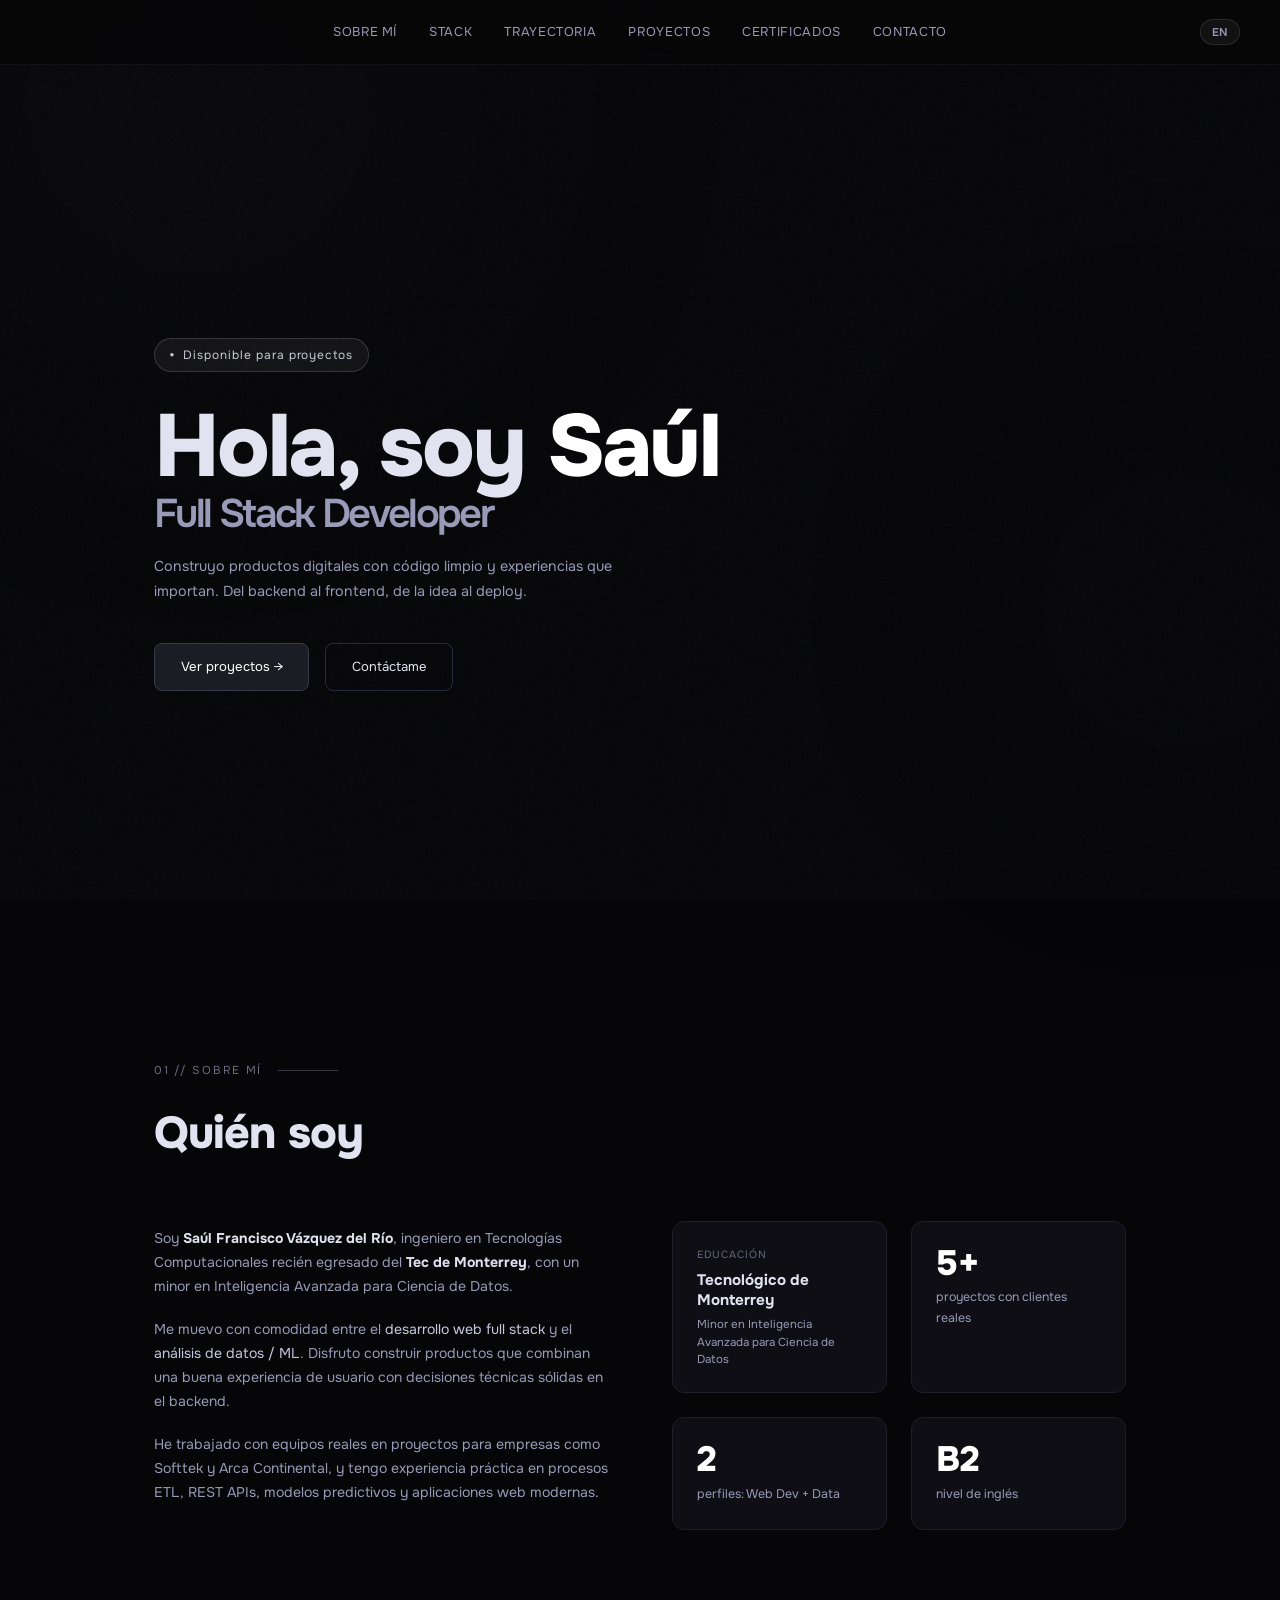
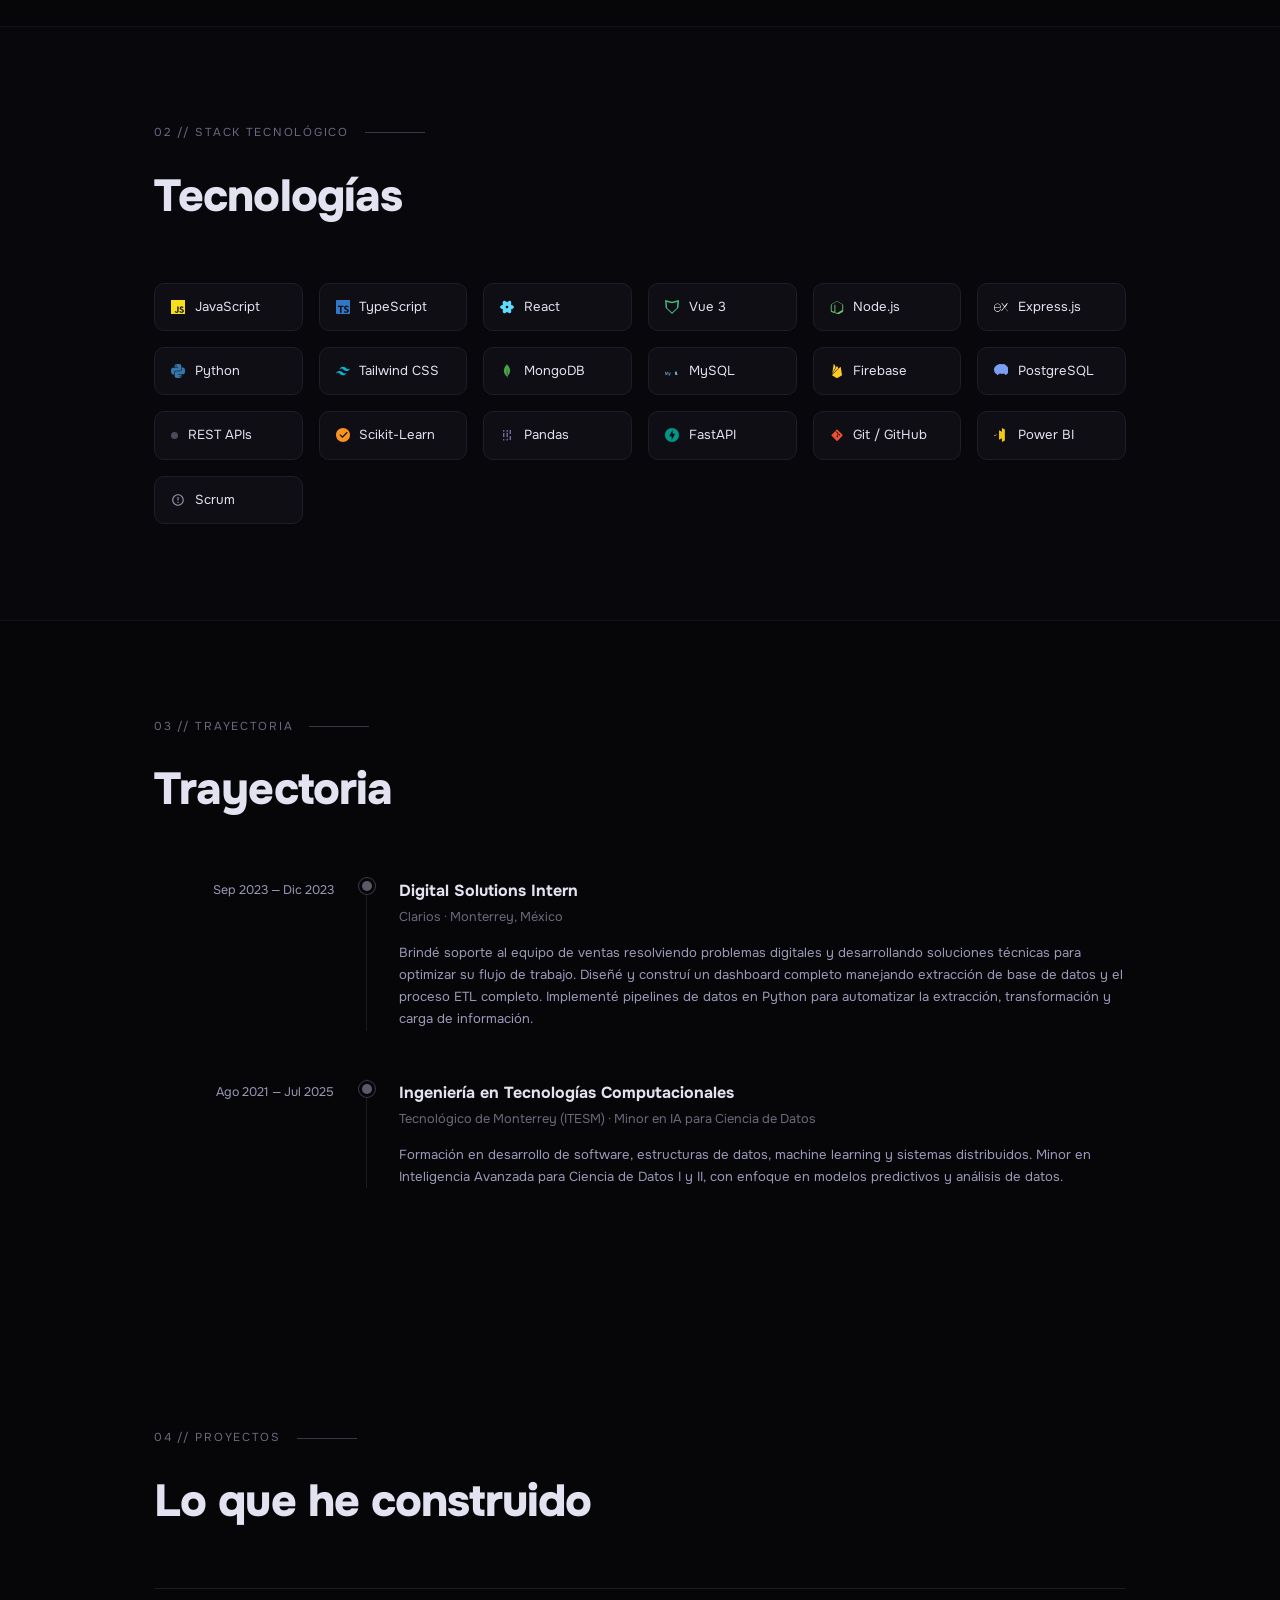
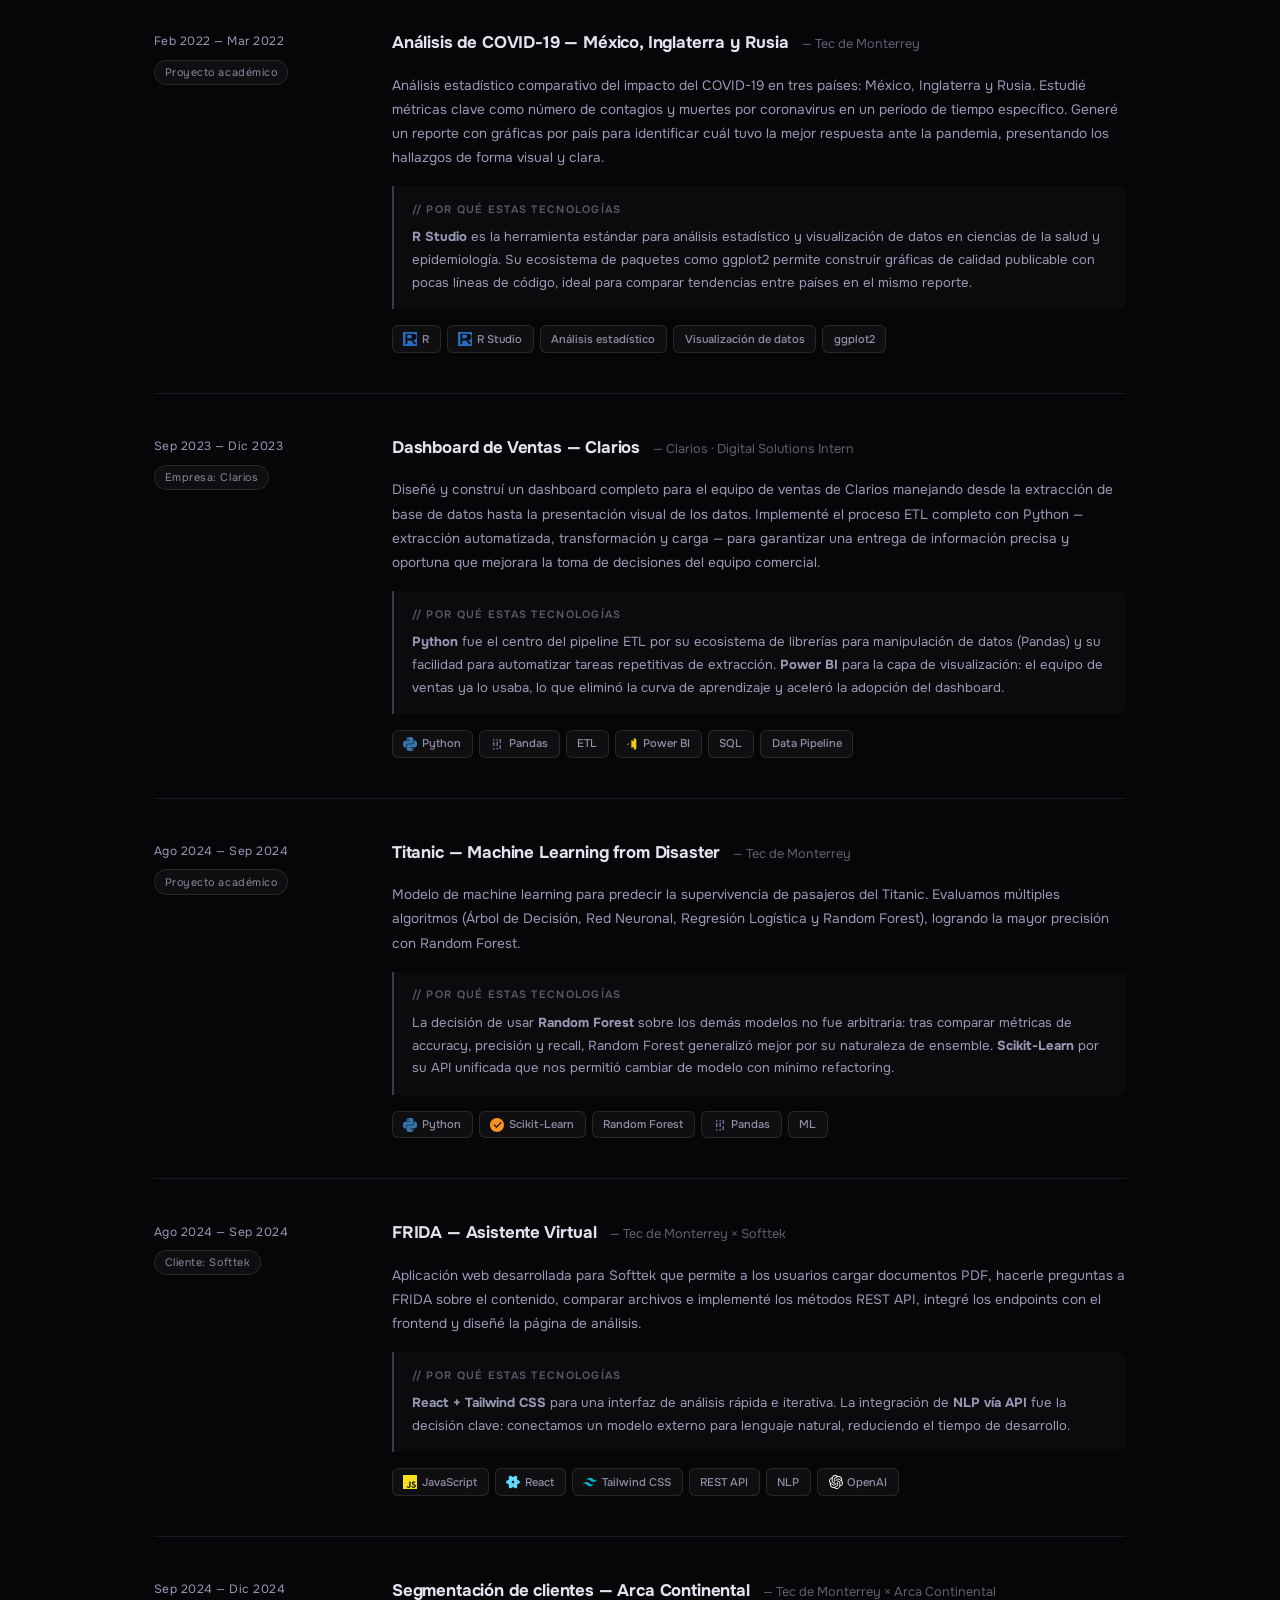
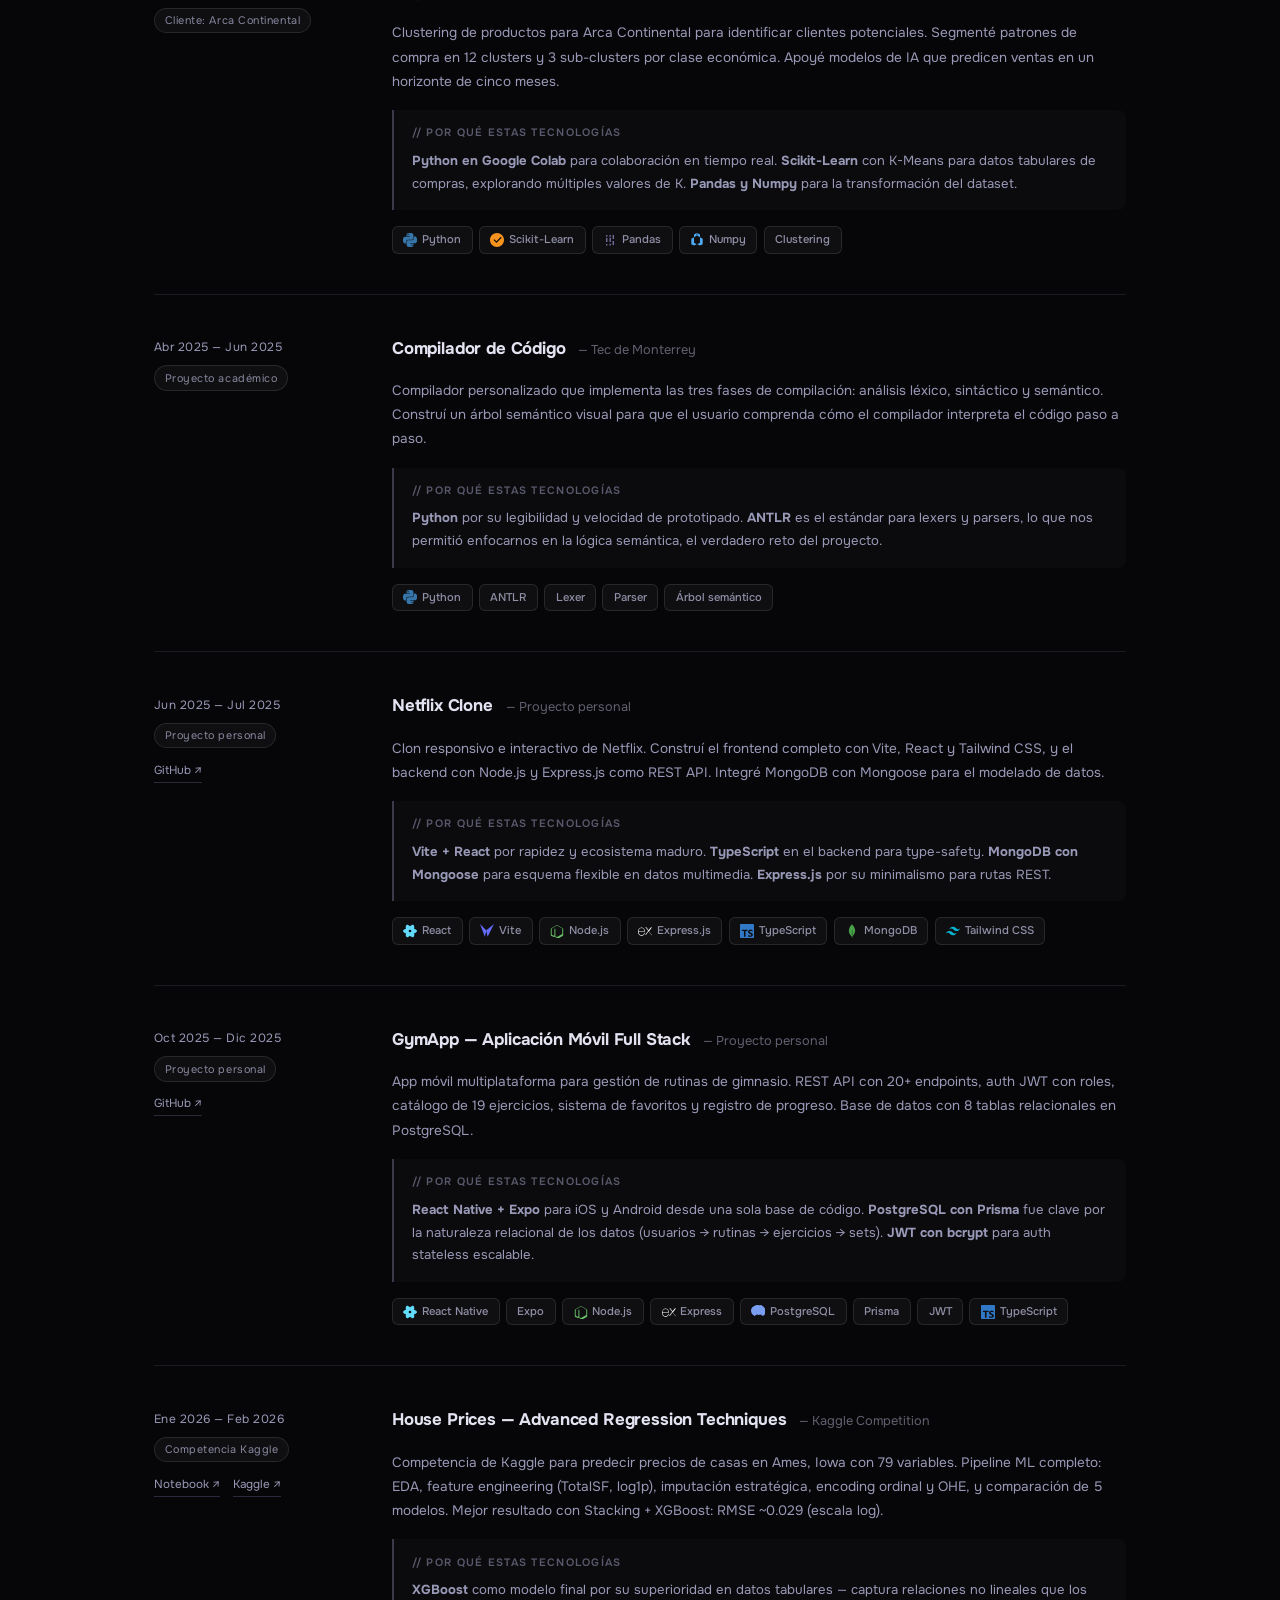
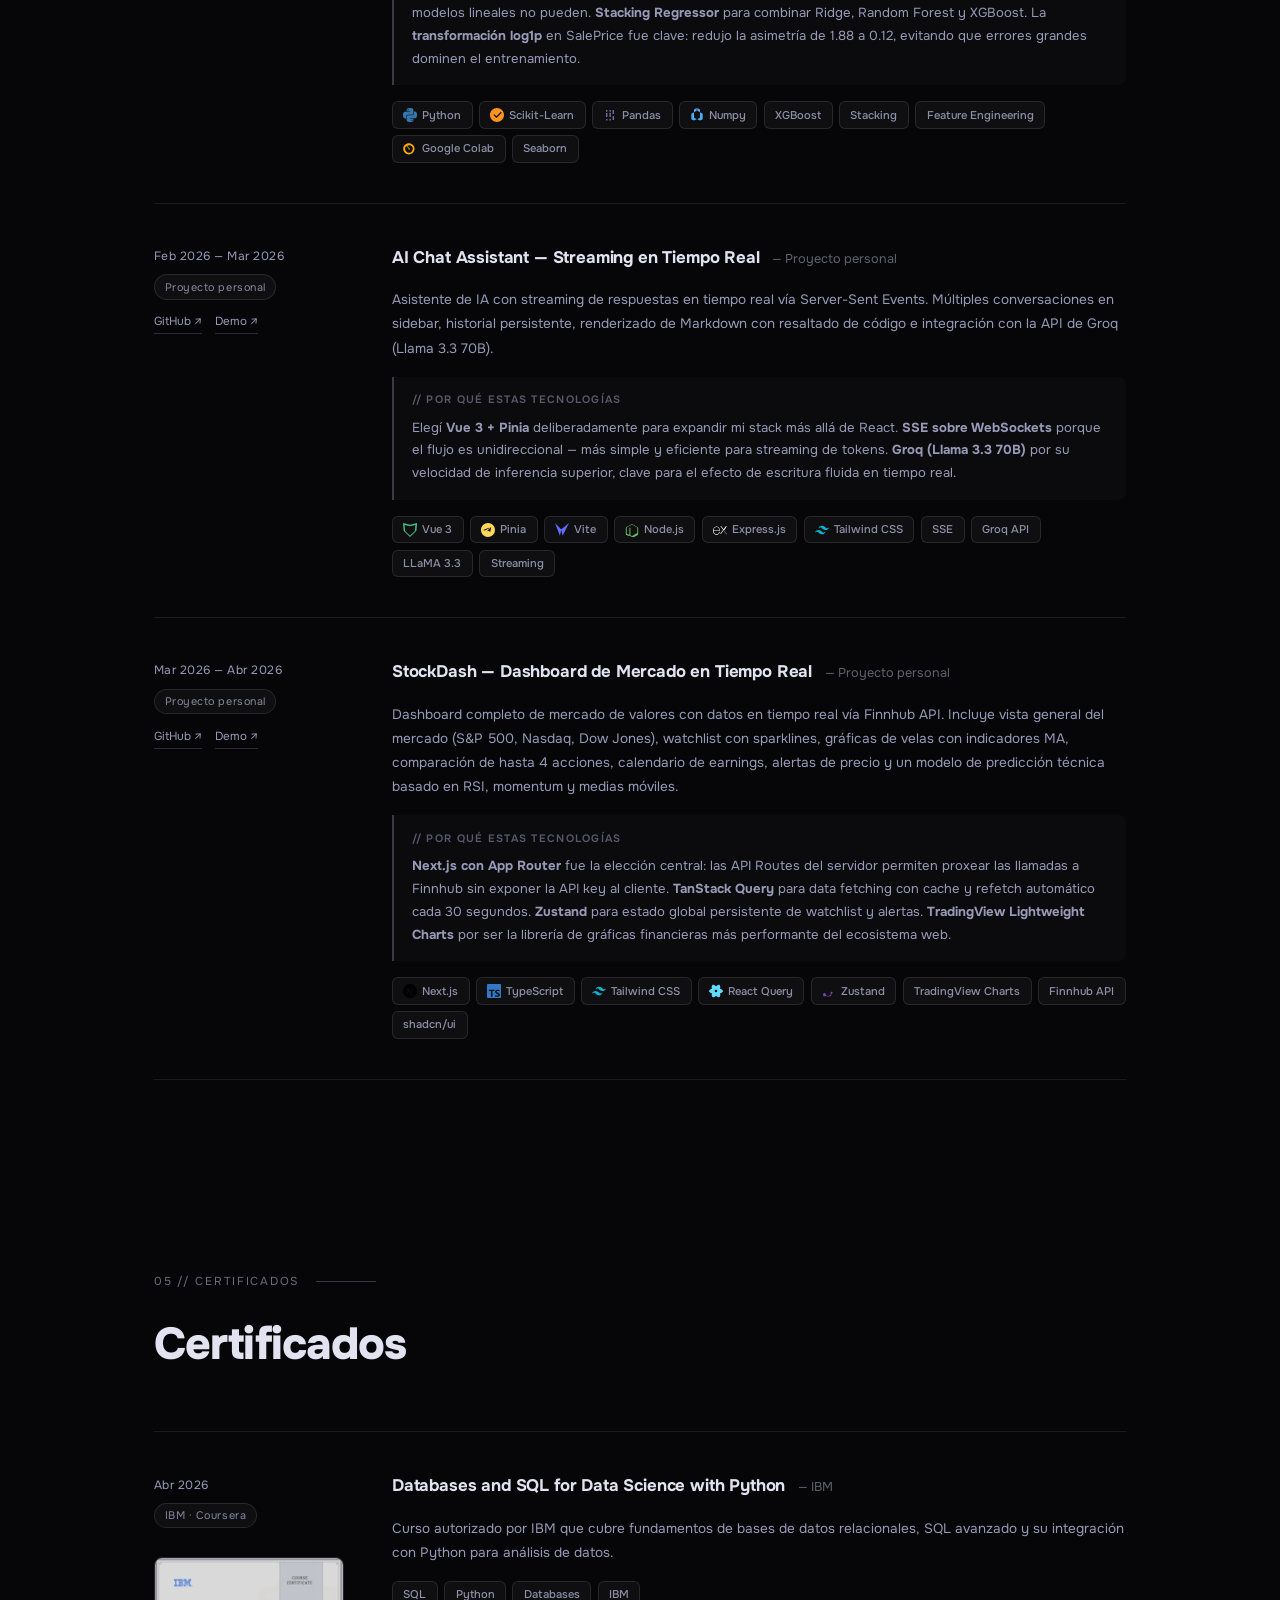
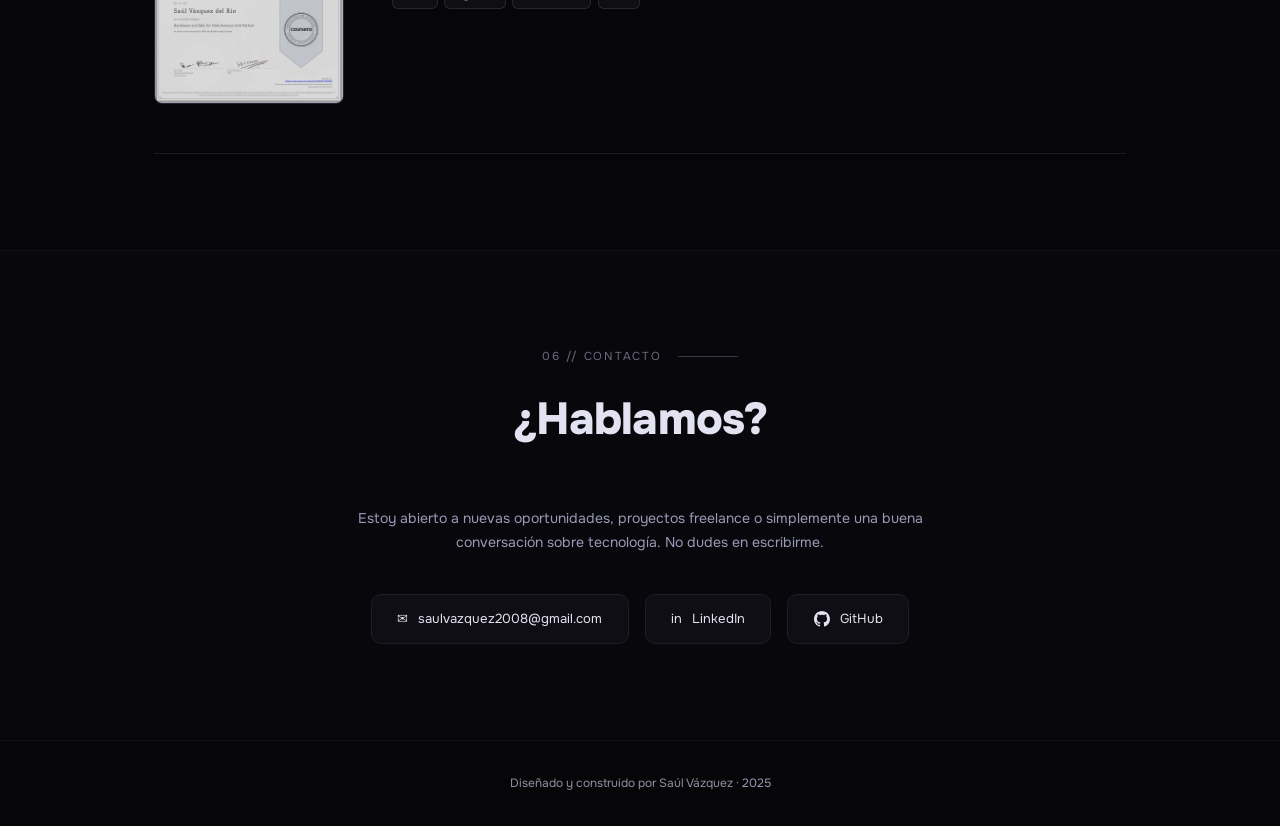
==== commit 20fae356: "add stock dashboard project" ====
--- a/index.html
+++ b/index.html
@@ -135,6 +135,7 @@
       <li><a href="#skills">stack</a></li>
       <li><a href="#experience" data-es="trayectoria" data-en="background">trayectoria</a></li>
       <li><a href="#projects" data-es="proyectos" data-en="projects">proyectos</a></li>
+      <li><a href="#certifications" data-es="certificados" data-en="certifications">certificados</a></li>
       <li><a href="#contact" data-es="contacto" data-en="contact">contacto</a></li>
     </ul>
     <div class="nav-controls">
@@ -639,12 +640,51 @@
     </div>
   </section>
 
+  <!-- CERTIFICATIONS -->
+  <section id="certifications">
+    <div class="section-wrap">
+      <div class="section-label" data-es="05 // certificados" data-en="05 // certifications">05 // certificados</div>
+      <h2 data-es="Certificados" data-en="Certifications">Certificados</h2>
+      <div class="projects-list">
+
+        <div class="cv-project" data-aos="fade-up">
+          <div class="cv-project-meta">
+            <span class="cv-project-period">Abr 2026</span>
+            <span class="cv-project-type">IBM · Coursera</span>
+            <div class="cv-project-links">
+              <a href="https://coursera.org/verify/HF6EP71F5SVW" target="_blank" style="margin-top:1rem; display:block;">
+                <img src="Coursera_HF6EP71F5SVW.png" alt="Certificado IBM SQL" 
+                    style="border-radius:8px; border:1px solid #2a2a3e; max-width:340px; width:100%; opacity:0.85; transition:opacity 0.2s;"
+                    onmouseover="this.style.opacity=1" onmouseout="this.style.opacity=0.85"/>
+              </a>
+            </div>
+          </div>
+          <div class="cv-project-body">
+            <div class="cv-project-header">
+              <span class="cv-project-title" data-es="Databases and SQL for Data Science with Python" data-en="Databases and SQL for Data Science with Python">Databases and SQL for Data Science with Python</span>
+              <span class="cv-project-where">— IBM</span>
+            </div>
+            <p class="cv-project-desc" data-es="Curso autorizado por IBM que cubre fundamentos de bases de datos relacionales, SQL avanzado y su integración con Python para análisis de datos." data-en="IBM-authorized course covering relational database fundamentals, advanced SQL, and its integration with Python for data analysis.">
+              Curso autorizado por IBM que cubre fundamentos de bases de datos relacionales, SQL avanzado y su integración con Python para análisis de datos.
+            </p>
+            <div class="cv-project-tags">
+              <span class="tag">SQL</span>
+              <span class="tag">Python</span>
+              <span class="tag">Databases</span>
+              <span class="tag">IBM</span>
+            </div>
+          </div>
+        </div>
+
+      </div>
+    </div>
+  </section>
+
   <!-- CONTACT -->
   <section id="contact">
     <div class="section-wrap">
       <div class="contact-inner" data-aos="fade-up">
-        <div class="section-label" style="justify-content:center" data-es="05 // contacto" data-en="05 // contact">05 // contacto</div>
-        <h2 data-es="¿Hablamos?" data-en="Let's talk">¿Hablamos?</h2>
+      <div class="section-label" style="justify-content:center" data-es="06 // contacto" data-en="06 // contact">06 // contacto</div>        <h2 data-es="¿Hablamos?" data-en="Let's talk">¿Hablamos?</h2>
         <p data-es="Estoy abierto a nuevas oportunidades, proyectos freelance o simplemente una buena conversación sobre tecnología. No dudes en escribirme." data-en="I'm open to new opportunities, freelance projects or just a good conversation about technology. Feel free to reach out.">
           Estoy abierto a nuevas oportunidades, proyectos freelance o simplemente una buena conversación sobre tecnología. No dudes en escribirme.
         </p>
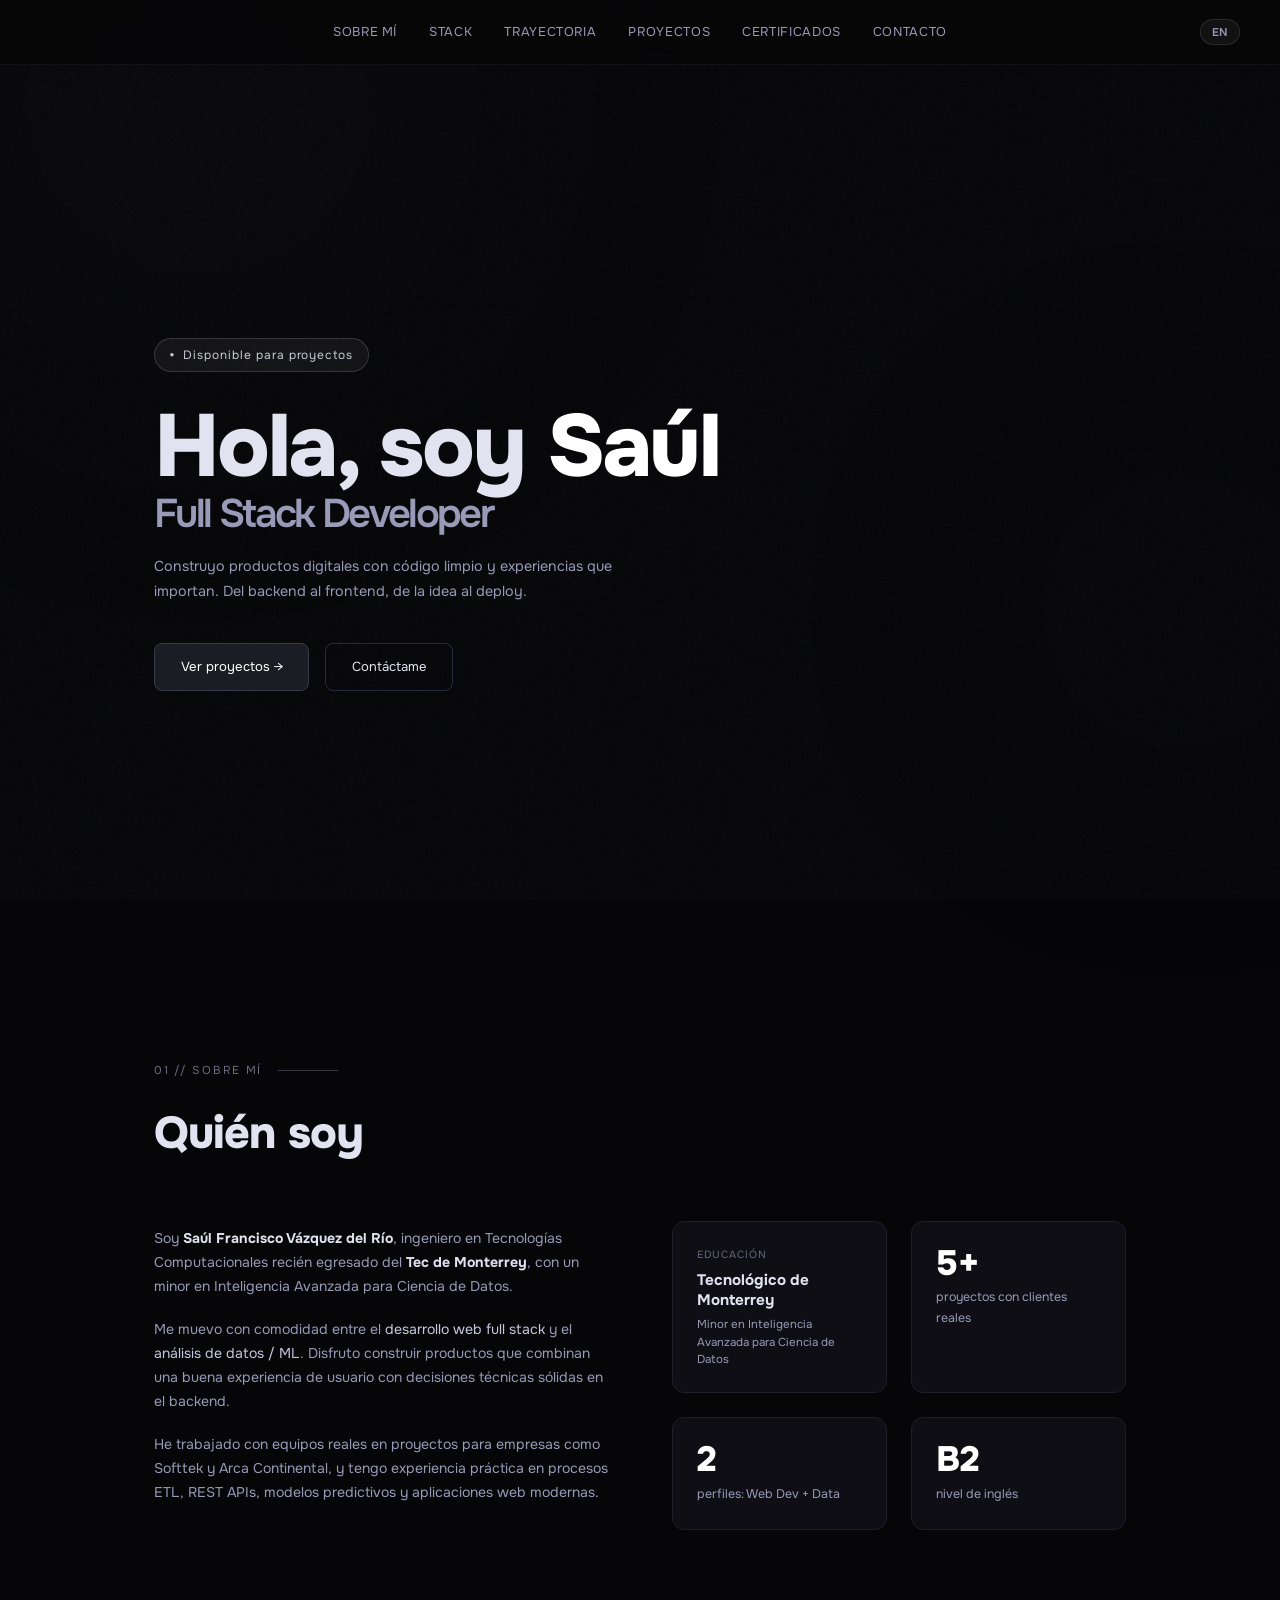
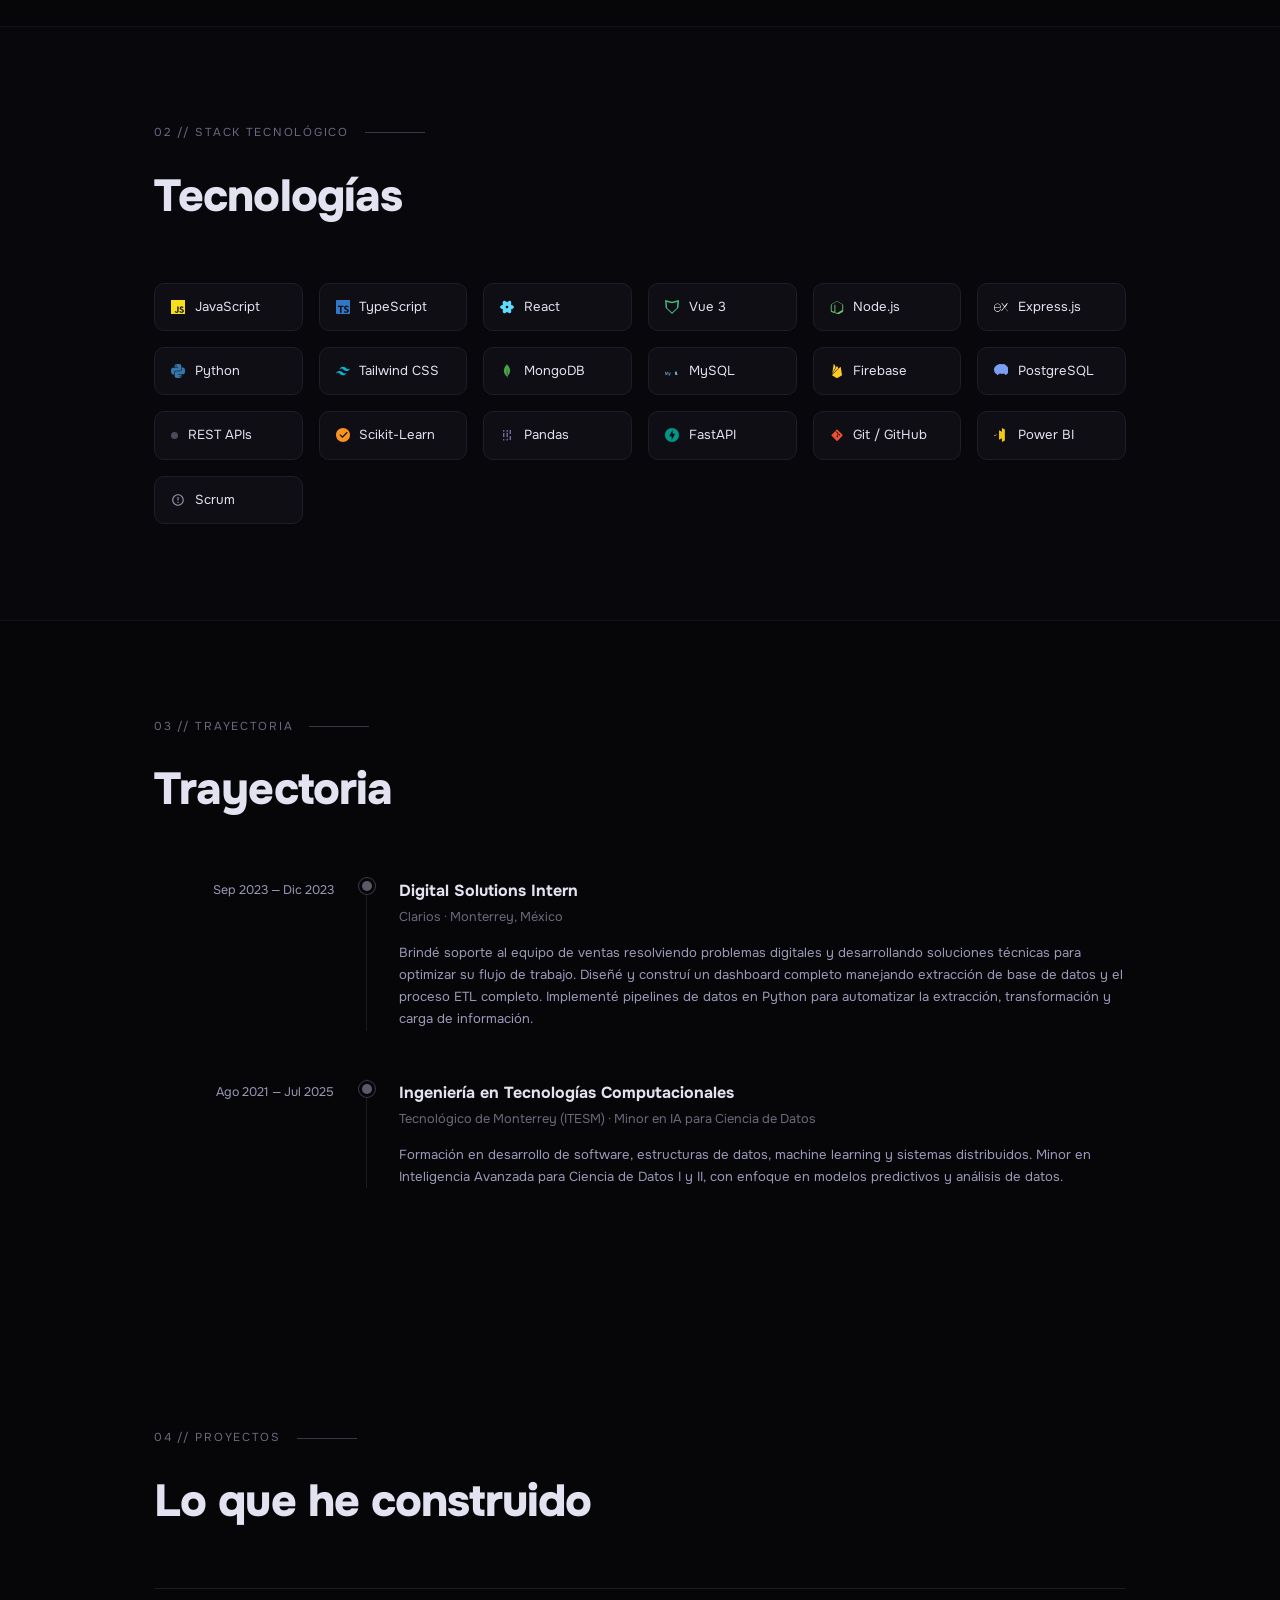
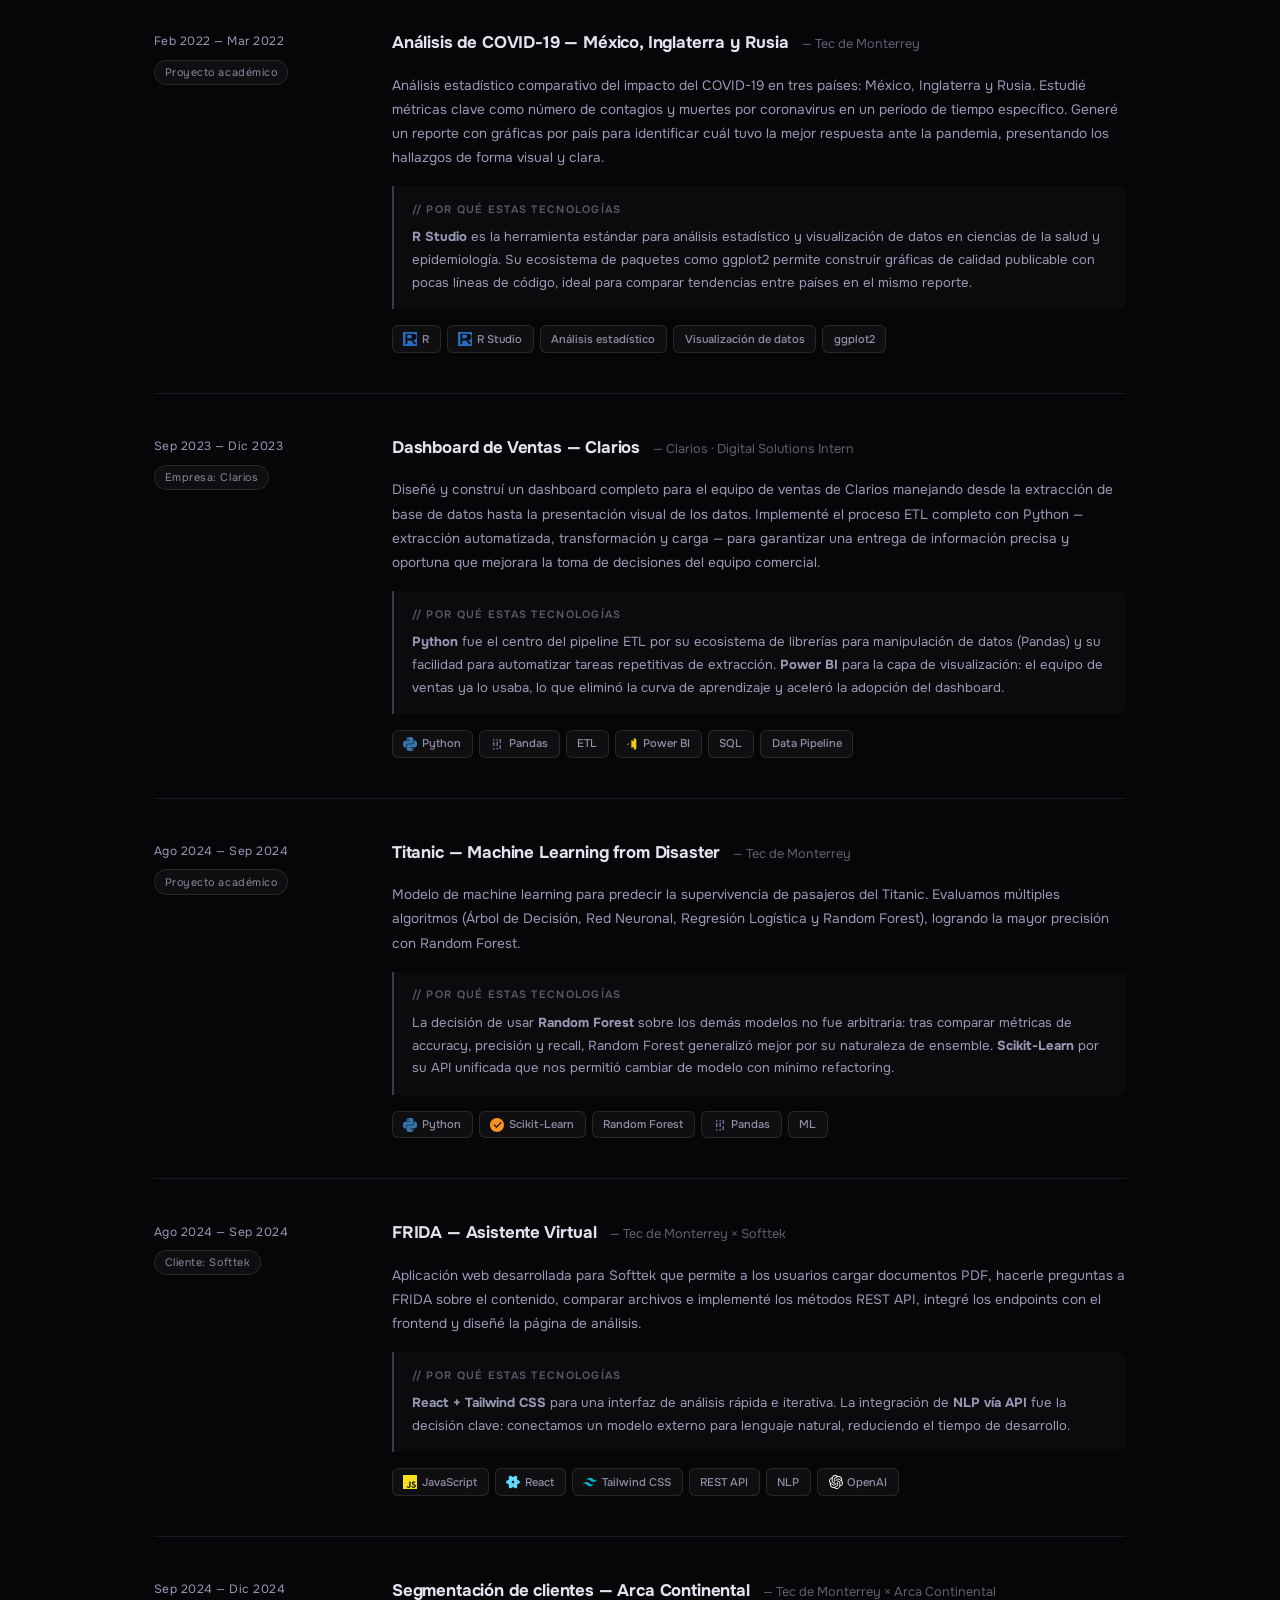
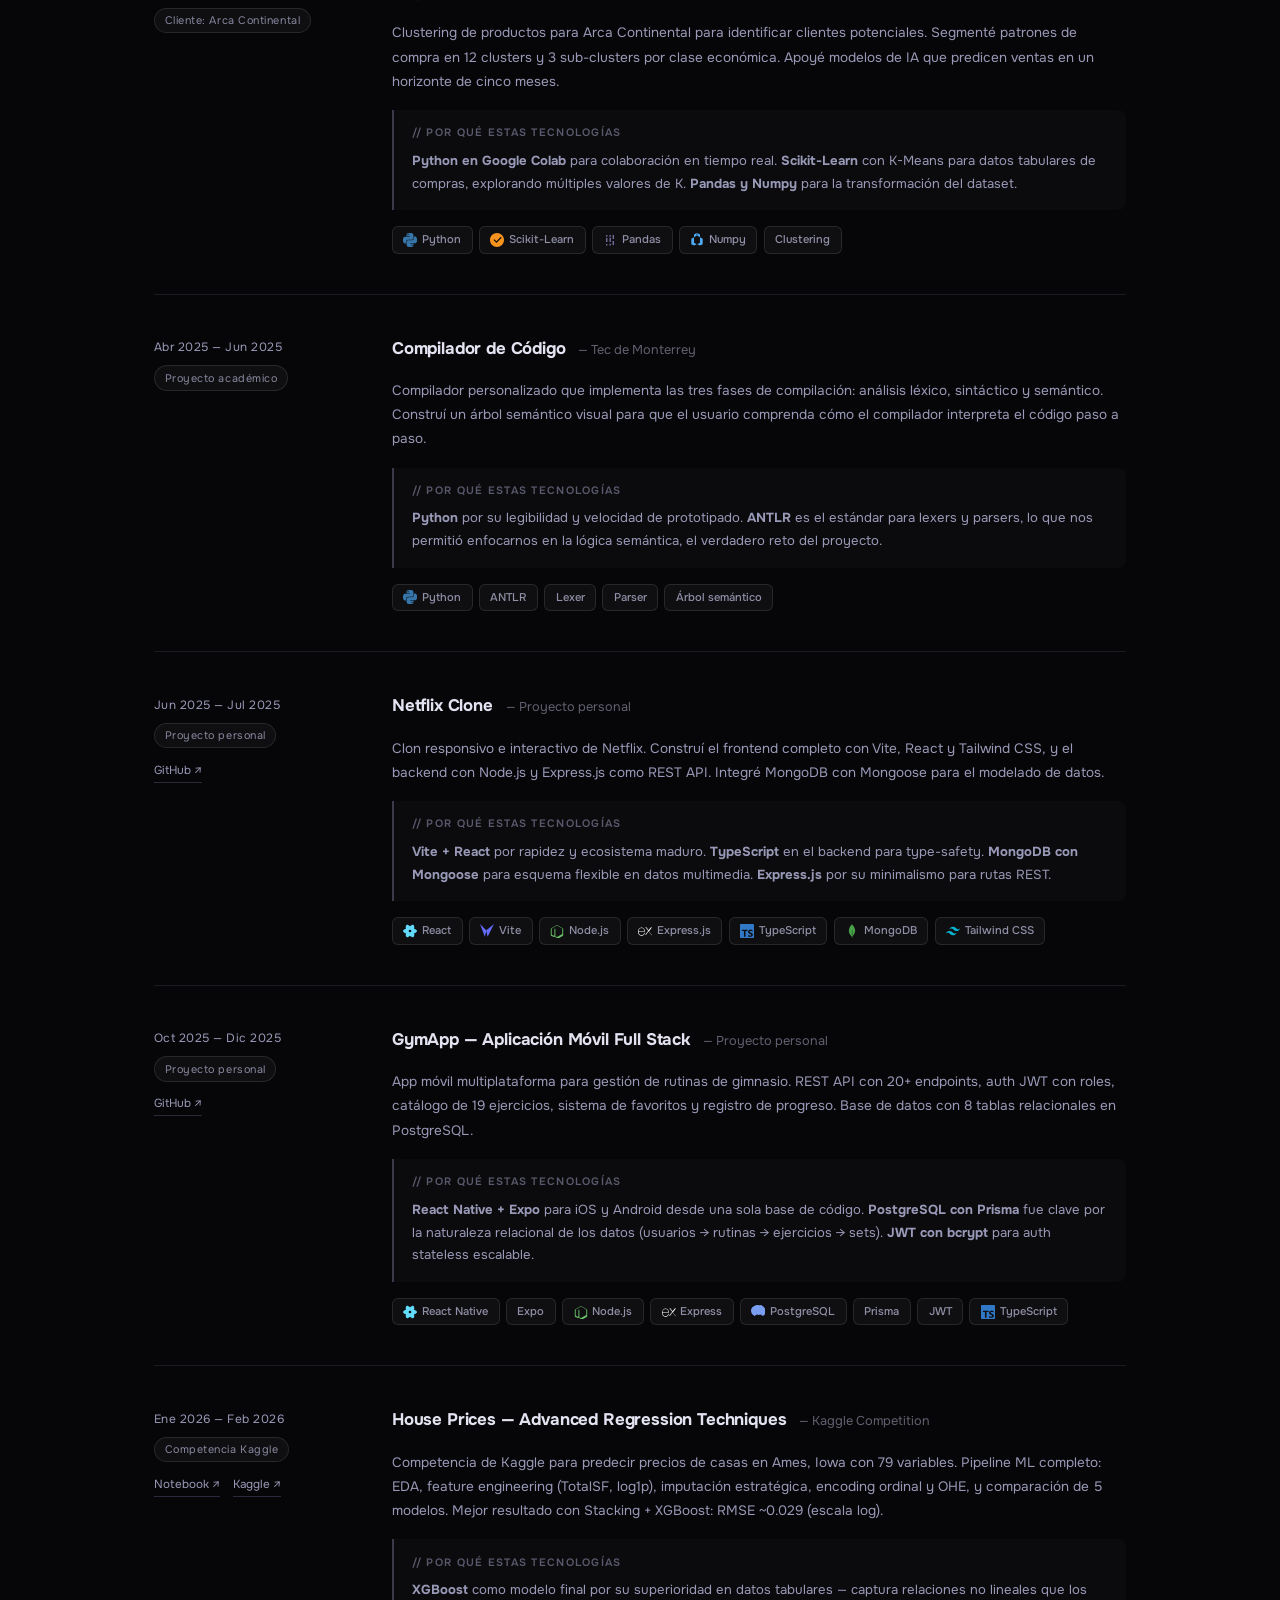
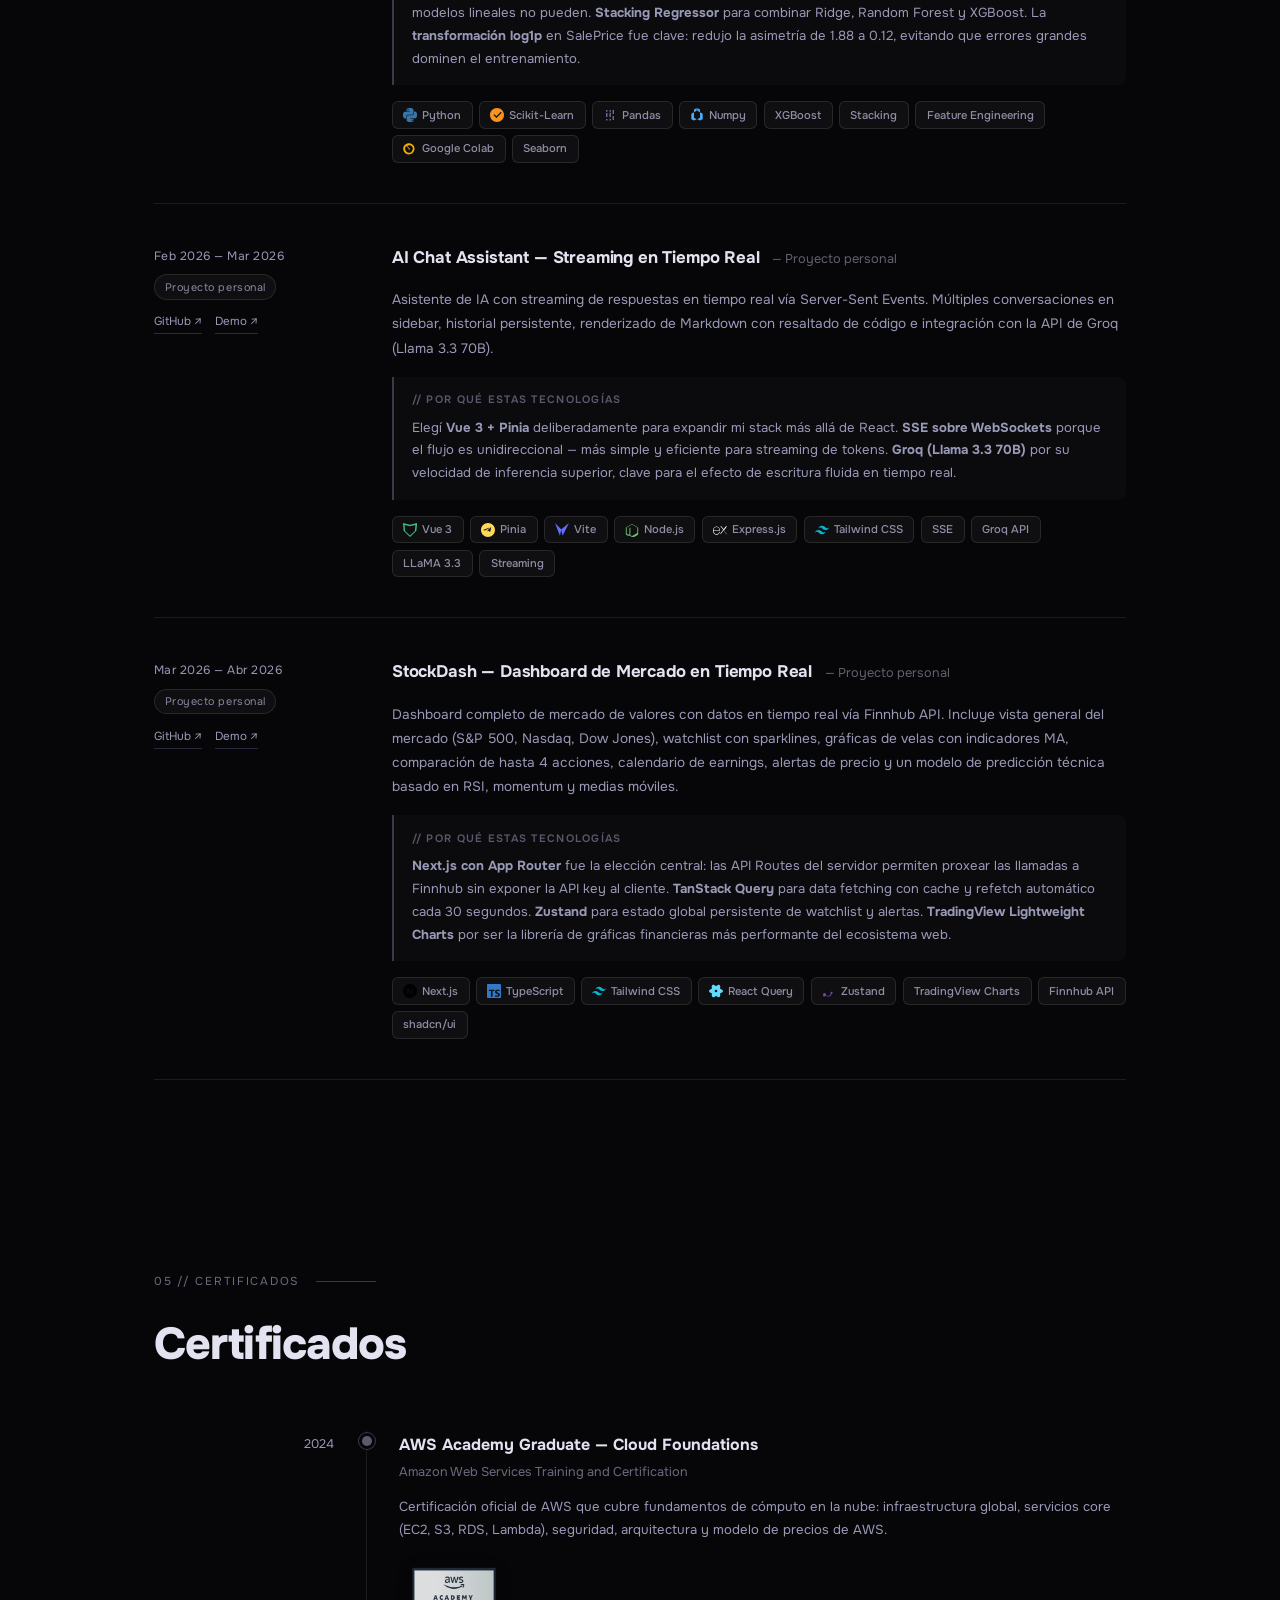
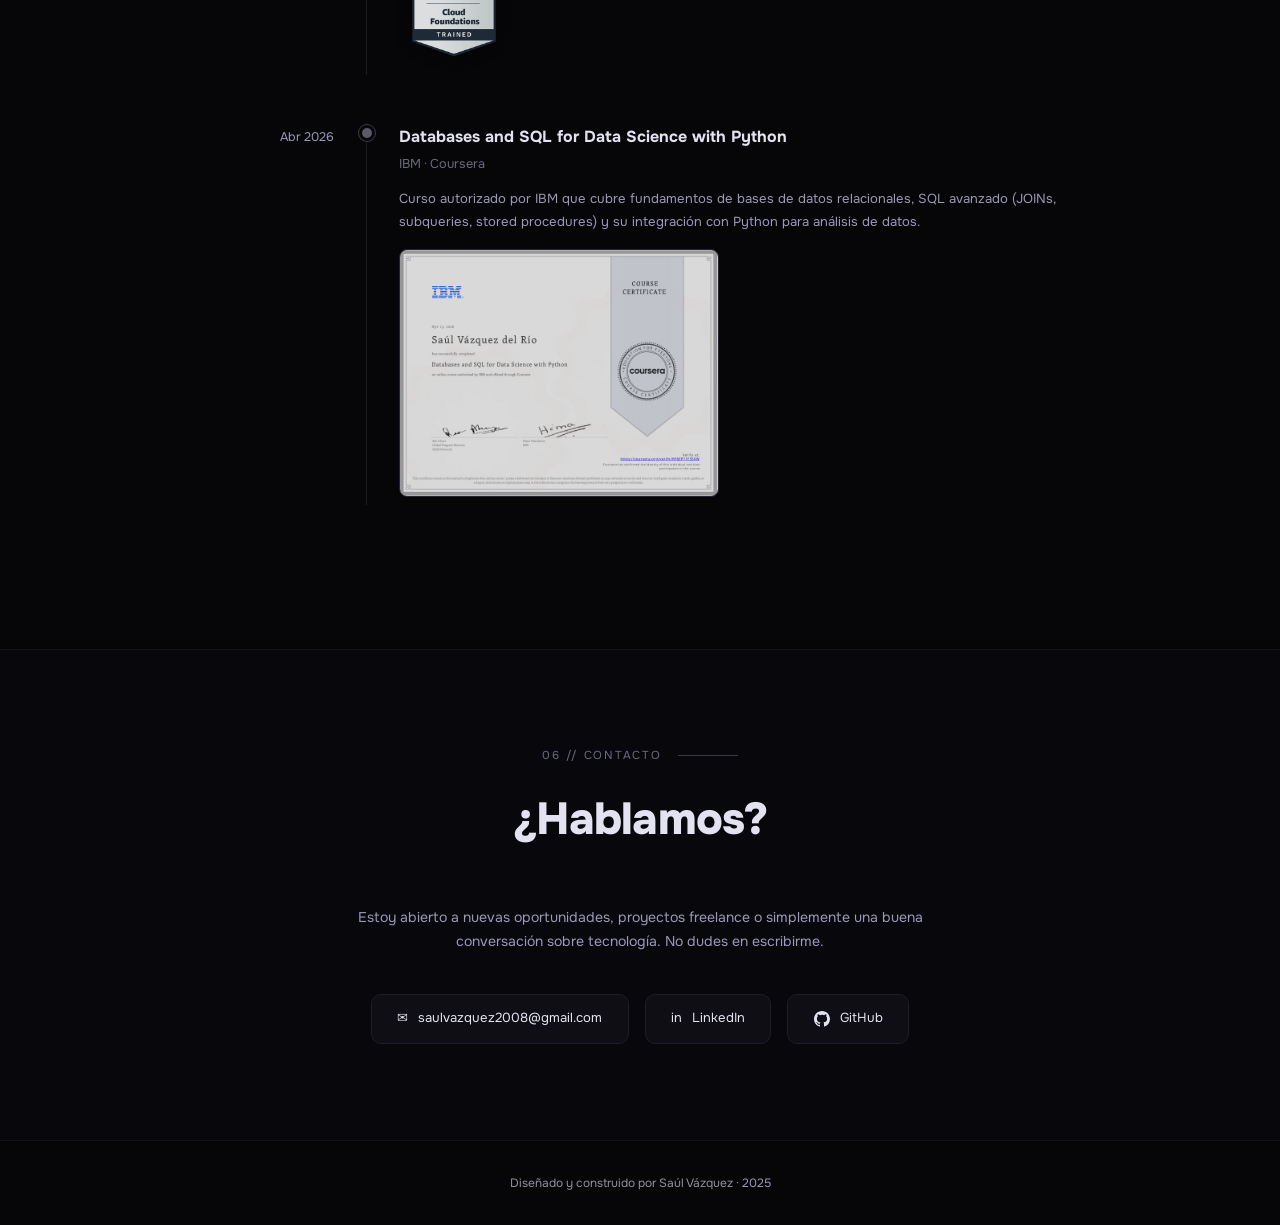
==== commit ab317c82: "add certifications section: AWS + IBM" ====
--- a/index.html
+++ b/index.html
@@ -645,37 +645,48 @@
     <div class="section-wrap">
       <div class="section-label" data-es="05 // certificados" data-en="05 // certifications">05 // certificados</div>
       <h2 data-es="Certificados" data-en="Certifications">Certificados</h2>
-      <div class="projects-list">
-
-        <div class="cv-project" data-aos="fade-up">
-          <div class="cv-project-meta">
-            <span class="cv-project-period">Abr 2026</span>
-            <span class="cv-project-type">IBM · Coursera</span>
-            <div class="cv-project-links">
-              <a href="https://coursera.org/verify/HF6EP71F5SVW" target="_blank" style="margin-top:1rem; display:block;">
-                <img src="Coursera_HF6EP71F5SVW.png" alt="Certificado IBM SQL" 
-                    style="border-radius:8px; border:1px solid #2a2a3e; max-width:340px; width:100%; opacity:0.85; transition:opacity 0.2s;"
-                    onmouseover="this.style.opacity=1" onmouseout="this.style.opacity=0.85"/>
+      <div class="timeline">
+ 
+        <!-- AWS Academy Cloud Foundations -->
+        <div class="timeline-item" data-aos="fade-up" data-aos-delay="0">
+          <div class="timeline-date">2024</div>
+          <div class="timeline-line"><div class="timeline-dot"></div></div>
+          <div class="timeline-content">
+            <div class="exp-role">AWS Academy Graduate — Cloud Foundations</div>
+            <div class="exp-company">Amazon Web Services Training and Certification</div>
+            <p class="exp-desc" data-es="Certificación oficial de AWS que cubre fundamentos de cómputo en la nube: infraestructura global, servicios core (EC2, S3, RDS, Lambda), seguridad, arquitectura y modelo de precios de AWS." data-en="Official AWS certification covering cloud computing fundamentals: global infrastructure, core services (EC2, S3, RDS, Lambda), security, architecture and AWS pricing model.">
+              Certificación oficial de AWS que cubre fundamentos de cómputo en la nube: infraestructura global, servicios core (EC2, S3, RDS, Lambda), seguridad, arquitectura y modelo de precios de AWS.
+            </p>
+            <div style="margin-top:1rem;">
+              <a href="https://www.credly.com/badges/b5e7c585-6f73-41ec-9705-251938da4ca4" target="_blank">
+                <img src="Aws_Badge.png" alt="AWS Academy Cloud Foundations Badge"
+                  style="width:110px; height:auto; opacity:0.9; transition:opacity 0.2s; filter:drop-shadow(0 2px 8px rgba(0,0,0,0.4));"
+                  onmouseover="this.style.opacity=1" onmouseout="this.style.opacity=0.9"/>
               </a>
             </div>
           </div>
-          <div class="cv-project-body">
-            <div class="cv-project-header">
-              <span class="cv-project-title" data-es="Databases and SQL for Data Science with Python" data-en="Databases and SQL for Data Science with Python">Databases and SQL for Data Science with Python</span>
-              <span class="cv-project-where">— IBM</span>
-            </div>
-            <p class="cv-project-desc" data-es="Curso autorizado por IBM que cubre fundamentos de bases de datos relacionales, SQL avanzado y su integración con Python para análisis de datos." data-en="IBM-authorized course covering relational database fundamentals, advanced SQL, and its integration with Python for data analysis.">
-              Curso autorizado por IBM que cubre fundamentos de bases de datos relacionales, SQL avanzado y su integración con Python para análisis de datos.
-            </p>
-            <div class="cv-project-tags">
-              <span class="tag">SQL</span>
-              <span class="tag">Python</span>
-              <span class="tag">Databases</span>
-              <span class="tag">IBM</span>
-            </div>
-          </div>
-        </div>
-
+        </div>
+ 
+        <!-- IBM SQL -->
+        <div class="timeline-item" data-aos="fade-up" data-aos-delay="100">
+          <div class="timeline-date">Abr 2026</div>
+          <div class="timeline-line"><div class="timeline-dot"></div></div>
+          <div class="timeline-content">
+            <div class="exp-role">Databases and SQL for Data Science with Python</div>
+            <div class="exp-company">IBM · Coursera</div>
+            <p class="exp-desc" data-es="Curso autorizado por IBM que cubre fundamentos de bases de datos relacionales, SQL avanzado (JOINs, subqueries, stored procedures) y su integración con Python mediante ibm_db y pandas para análisis de datos." data-en="IBM-authorized course covering relational database fundamentals, advanced SQL (JOINs, subqueries, stored procedures) and its integration with Python via ibm_db and pandas for data analysis.">
+              Curso autorizado por IBM que cubre fundamentos de bases de datos relacionales, SQL avanzado (JOINs, subqueries, stored procedures) y su integración con Python para análisis de datos.
+            </p>
+            <div style="margin-top:1rem;">
+              <a href="https://coursera.org/verify/HF6EP71F5SVW" target="_blank">
+                <img src="Coursera_HF6EP71F5SVW.png" alt="IBM SQL Certificate"
+                  style="max-width:320px; width:100%; height:auto; border-radius:8px; border:1px solid #2a2a3e; opacity:0.85; transition:opacity 0.2s;"
+                  onmouseover="this.style.opacity=1" onmouseout="this.style.opacity=0.85"/>
+              </a>
+            </div>
+          </div>
+        </div>
+ 
       </div>
     </div>
   </section>
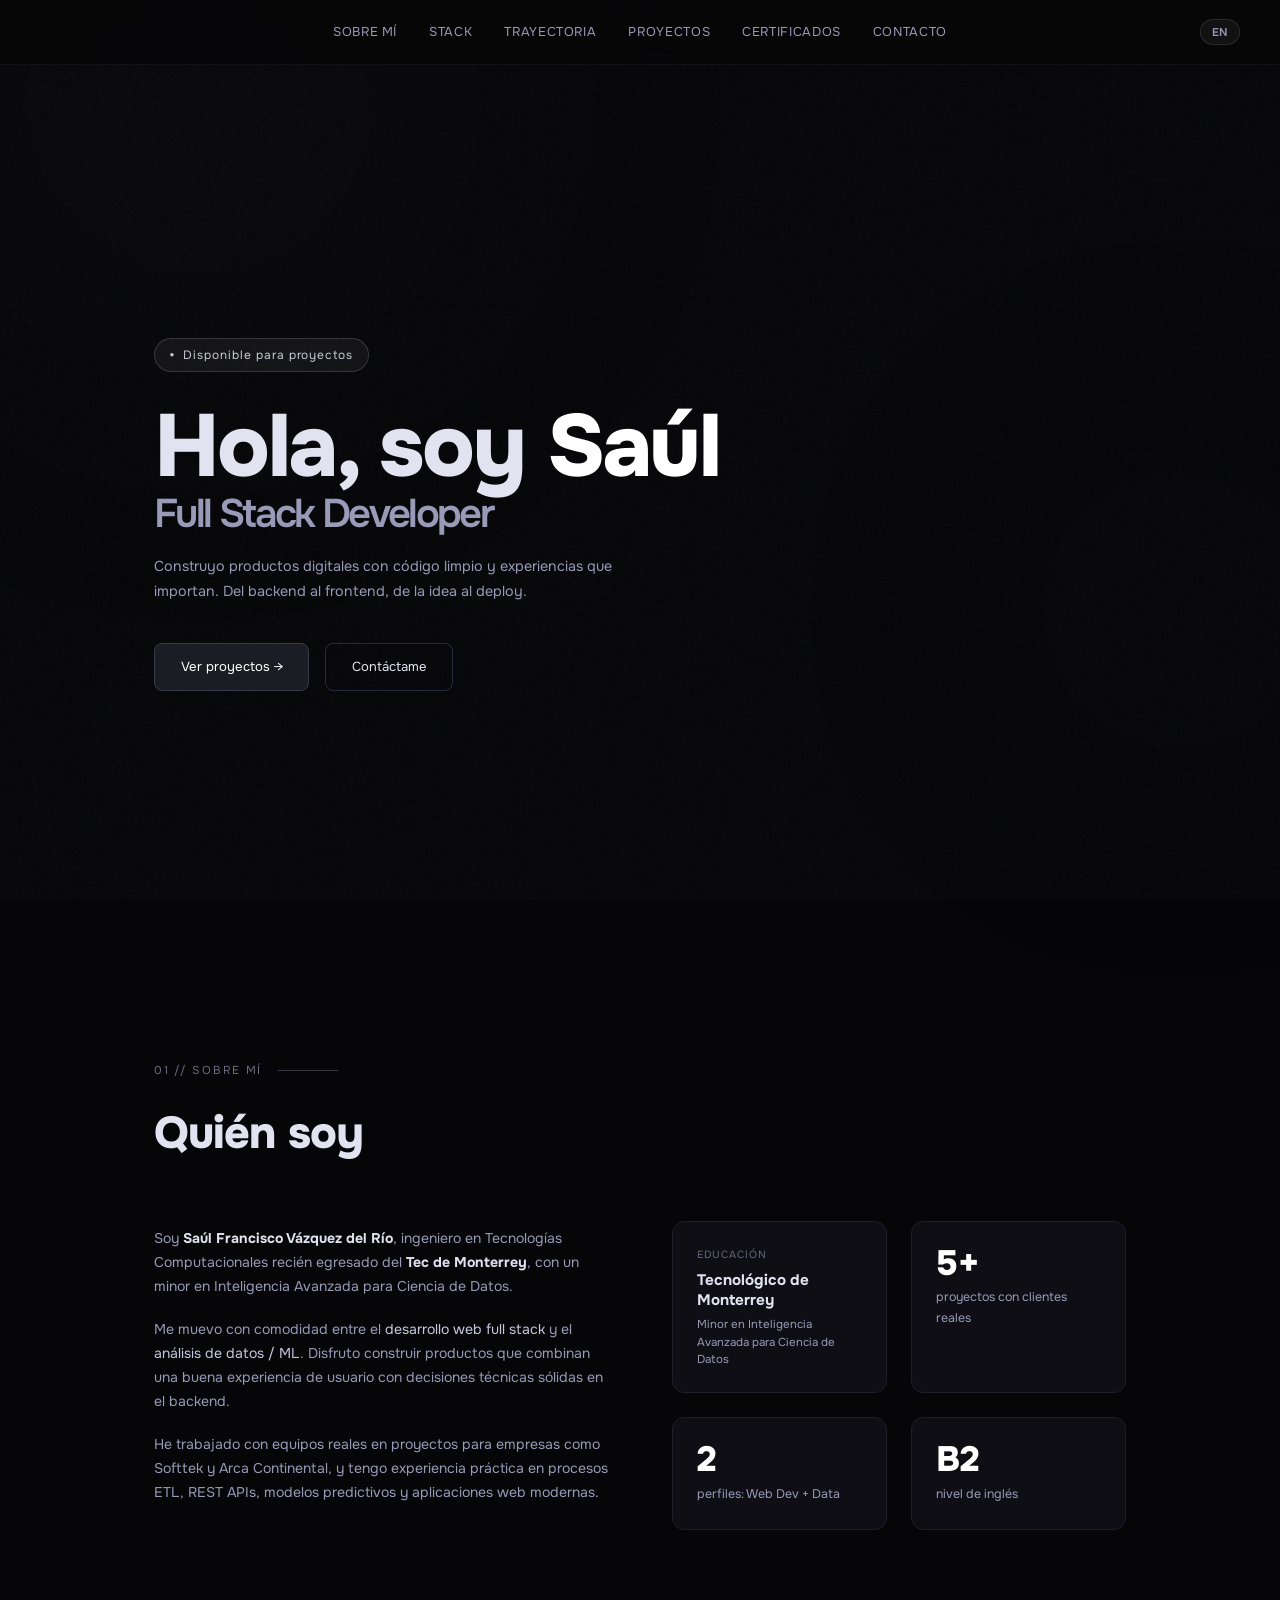
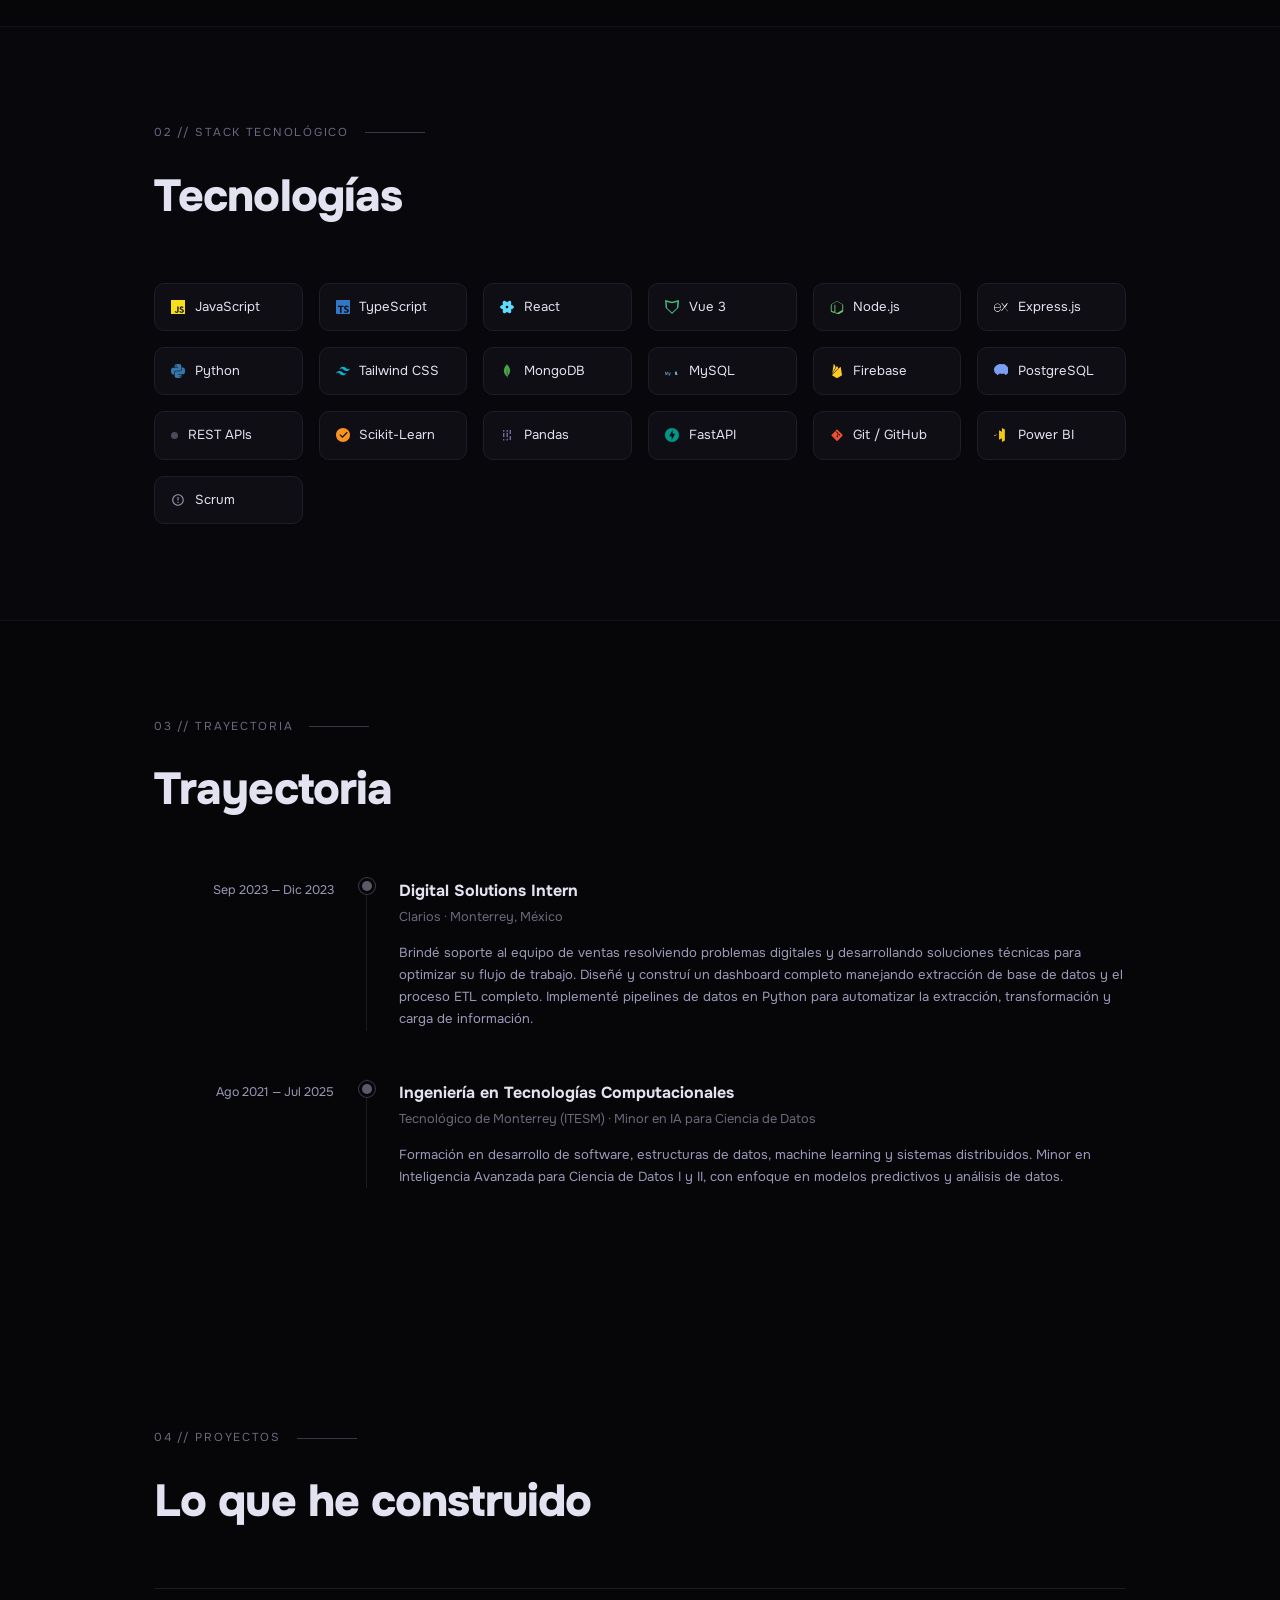
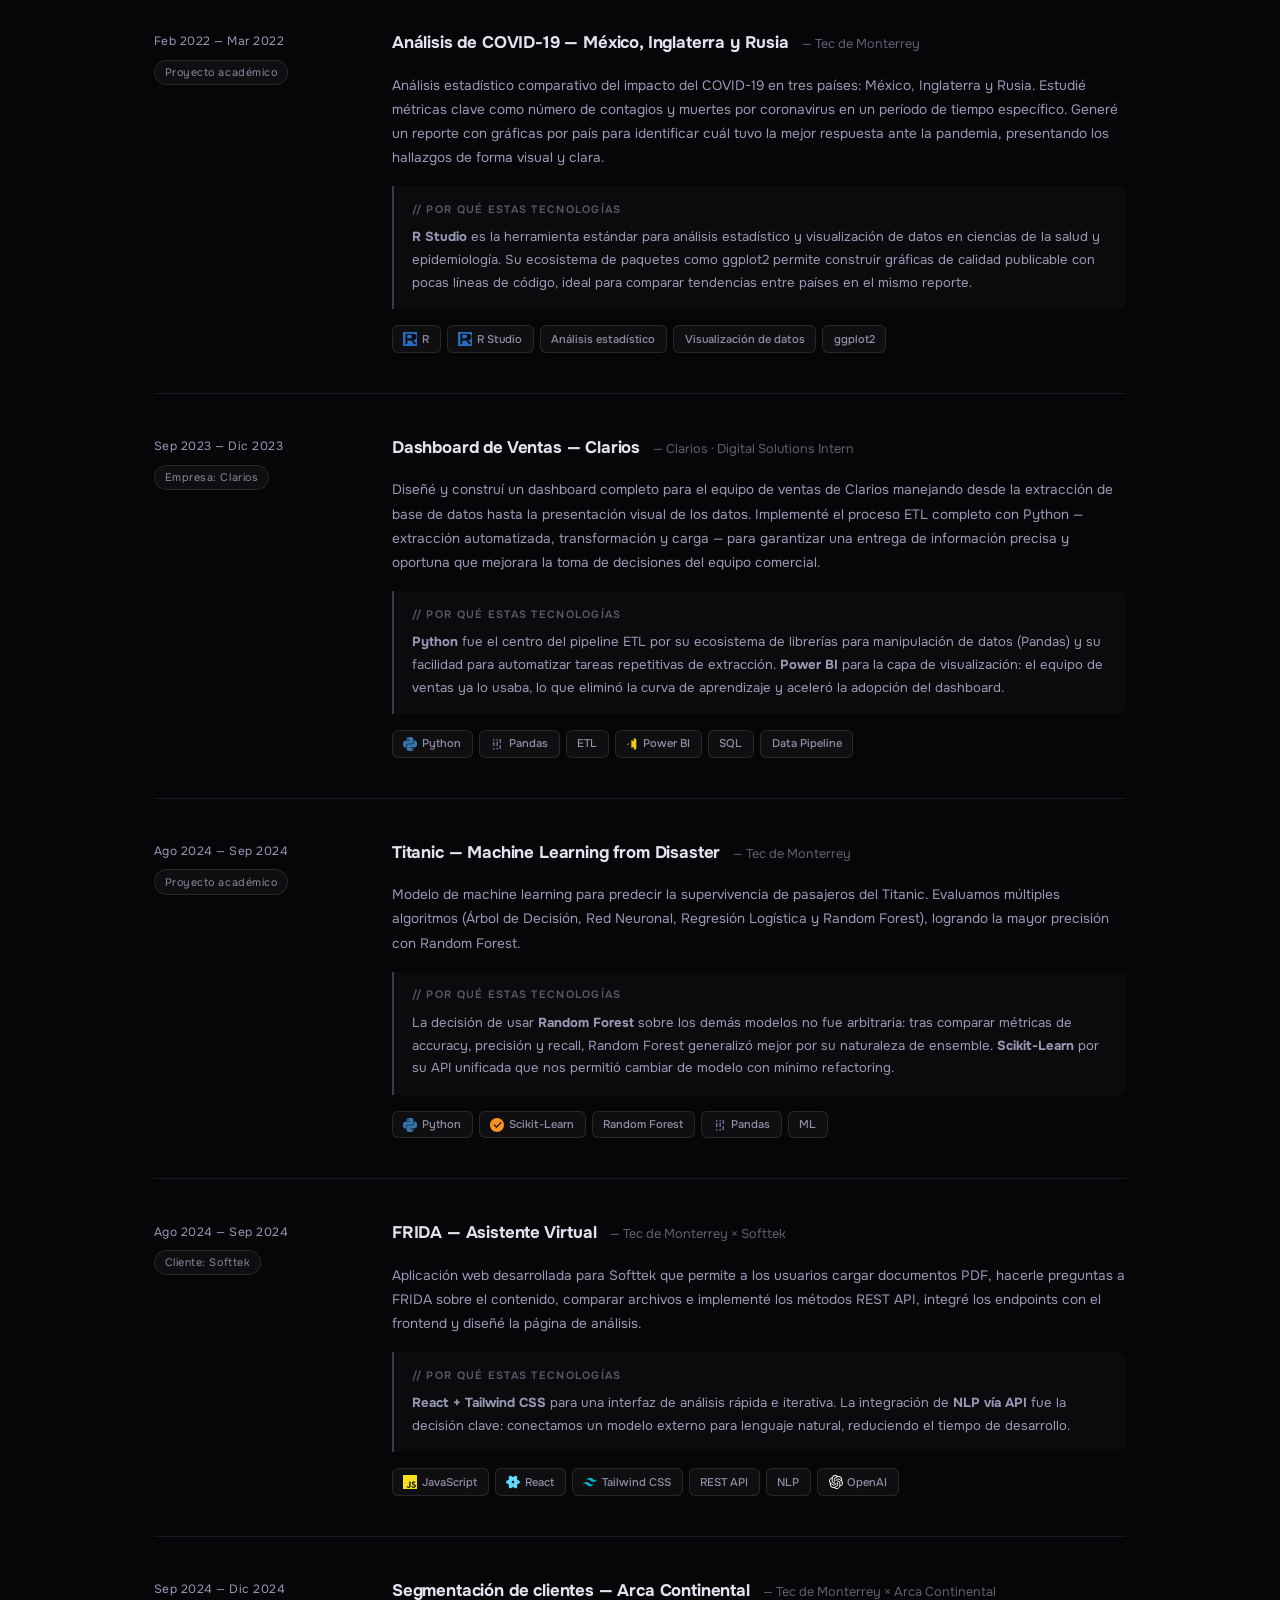
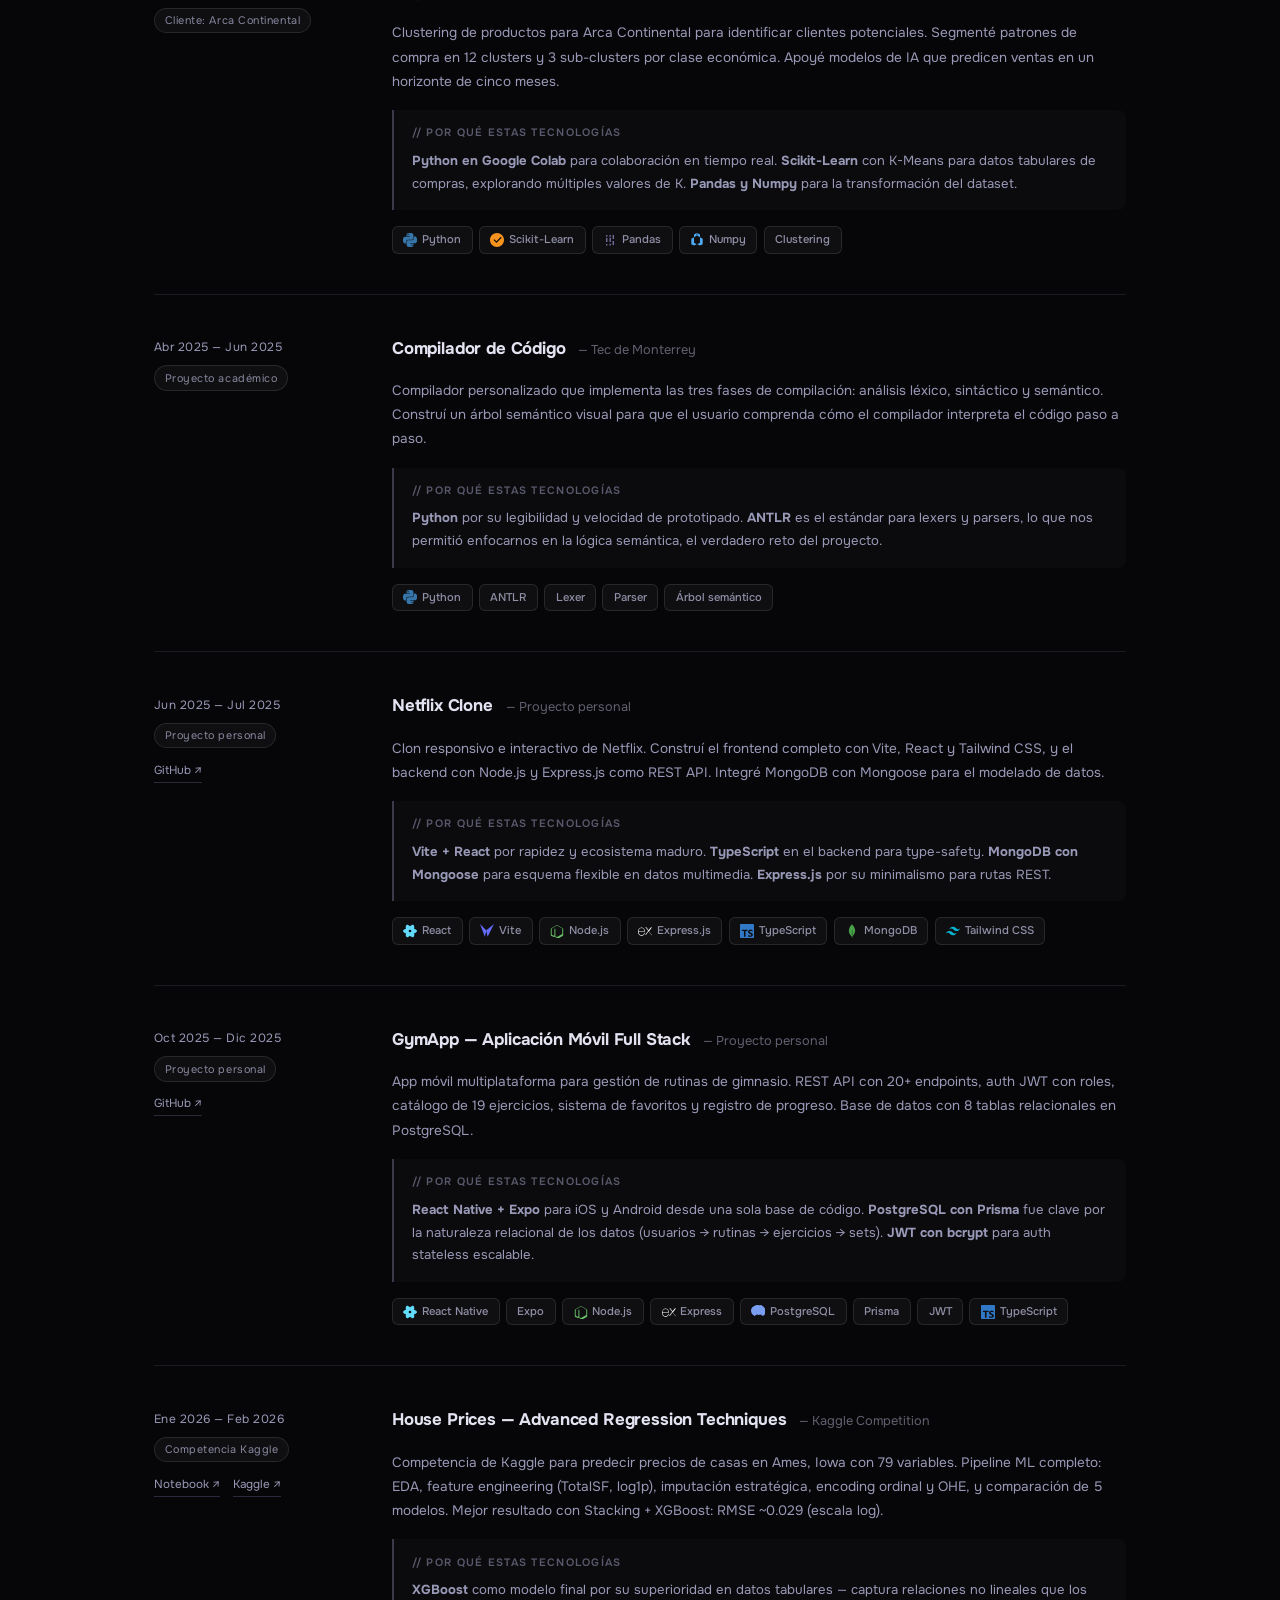
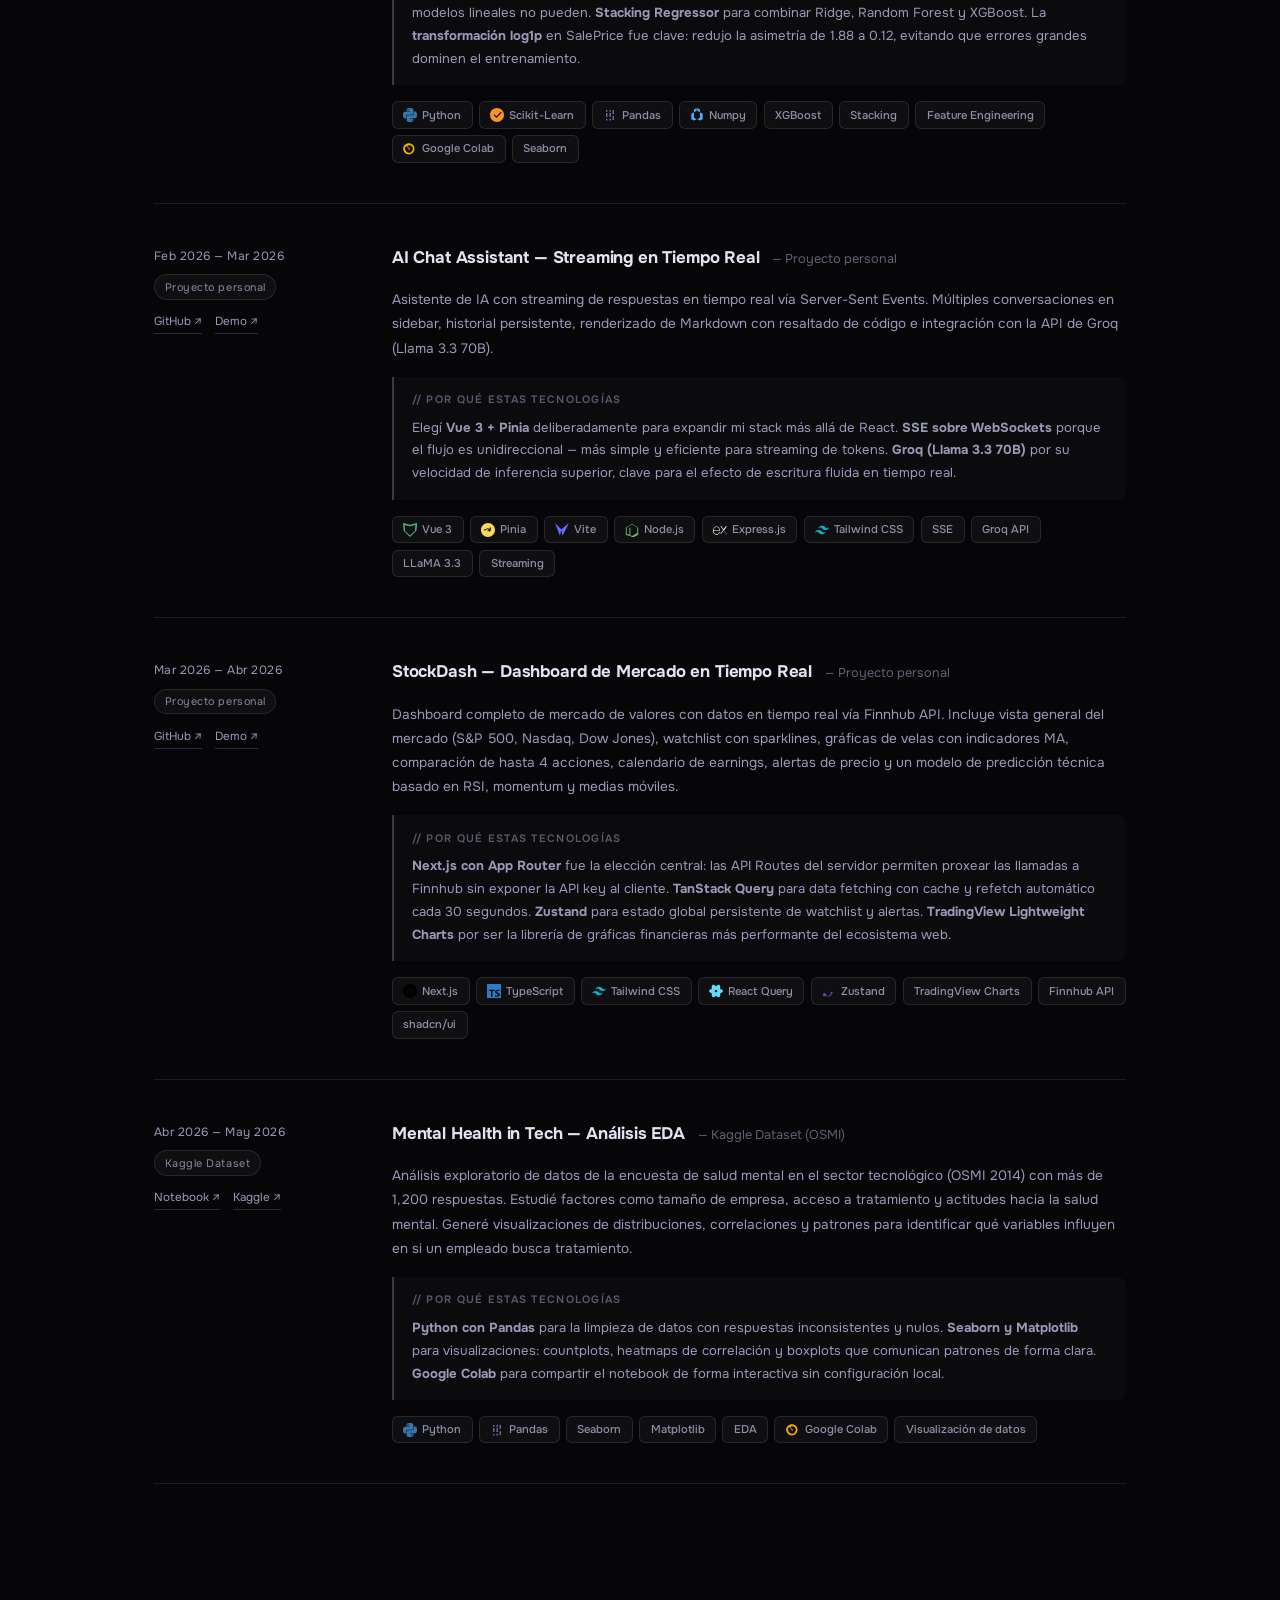
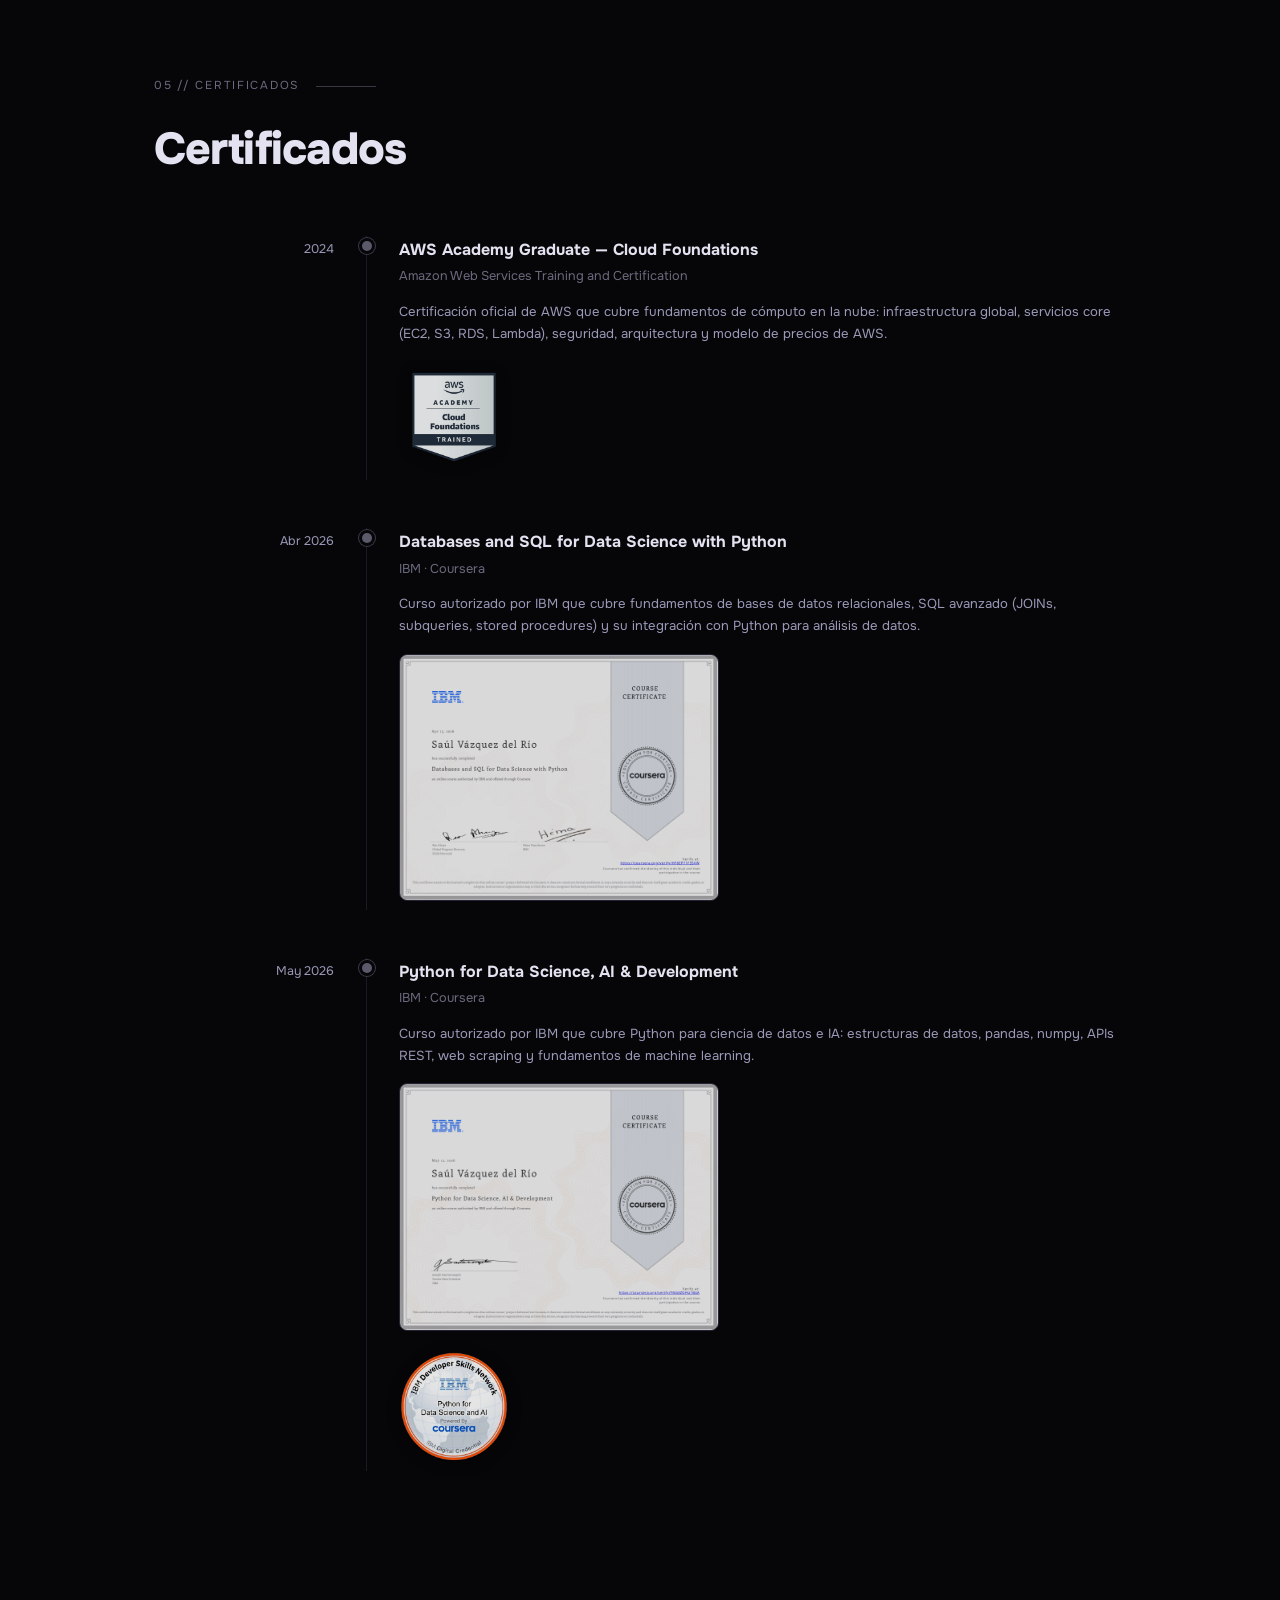
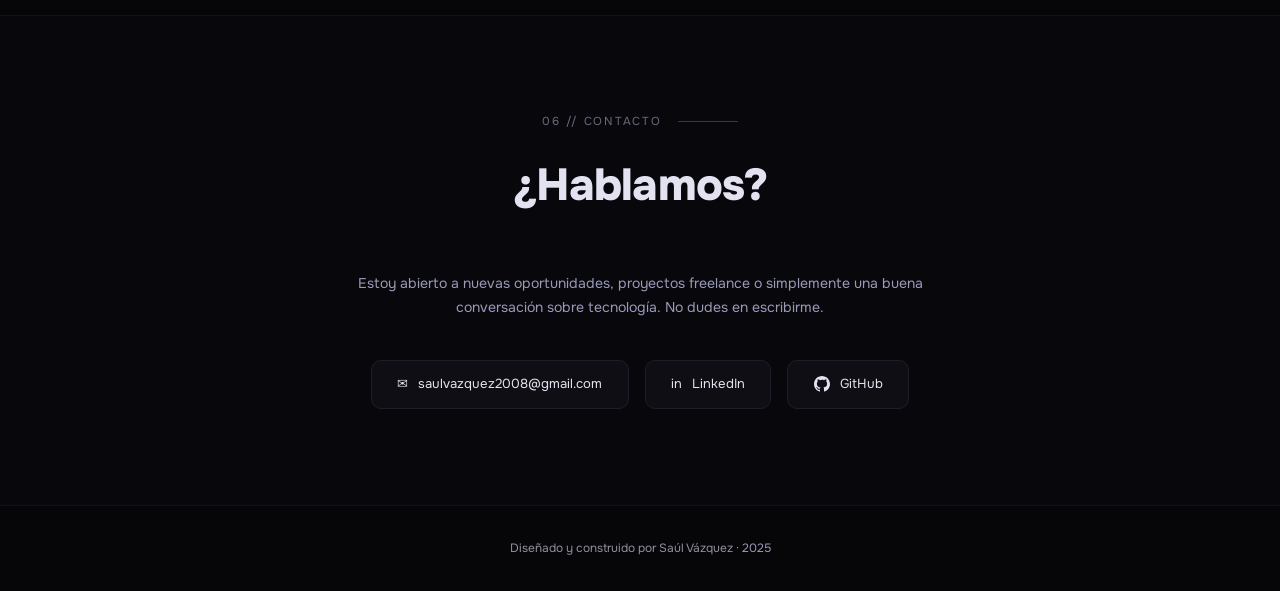
==== commit e8edb26e: "add IBM Python certificate and badge and kaggle proyect" ====
--- a/index.html
+++ b/index.html
@@ -636,6 +636,42 @@
           </div>
         </div>
 
+        <!-- Mental Health in Tech — Kaggle -->
+        <div class="cv-project" data-aos="fade-up">
+          <div class="cv-project-meta">
+            <span class="cv-project-period">Abr 2026 — May 2026</span>
+            <span class="cv-project-type" data-es="Competencia Kaggle" data-en="Kaggle Dataset">Kaggle Dataset</span>
+            <div class="cv-project-links">
+              <a href="https://drive.google.com/file/d/10BUvagXXJneiBtHQpIL6-_zb19zYlQ_E/view?usp=sharing" target="_blank" class="cv-project-link">Notebook ↗</a>
+              <a href="https://www.kaggle.com/datasets/osmi/mental-health-in-tech-survey" target="_blank" class="cv-project-link">Kaggle ↗</a>
+            </div>
+          </div>
+          <div class="cv-project-body">
+            <div class="cv-project-header">
+              <span class="cv-project-title" data-es="Mental Health in Tech — Análisis EDA" data-en="Mental Health in Tech — EDA Analysis">Mental Health in Tech — Análisis EDA</span>
+              <span class="cv-project-where">— Kaggle Dataset (OSMI)</span>
+            </div>
+            <p class="cv-project-desc" data-es="Análisis exploratorio de datos de la encuesta de salud mental en el sector tecnológico (OSMI 2014) con más de 1,200 respuestas. Estudié factores como tamaño de empresa, acceso a tratamiento, actitudes hacia la salud mental y su relación con el entorno laboral. Generé visualizaciones de distribuciones, correlaciones y patrones de respuesta para identificar qué variables influyen más en si un empleado busca tratamiento de salud mental." data-en="Exploratory data analysis on the OSMI 2014 mental health in tech workplace survey with 1,200+ responses. I studied factors such as company size, access to treatment, attitudes toward mental health, and their relationship to the work environment. Generated visualizations of distributions, correlations and response patterns to identify which variables most influence whether an employee seeks mental health treatment.">
+              Análisis exploratorio de datos de la encuesta de salud mental en el sector tecnológico (OSMI 2014) con más de 1,200 respuestas. Estudié factores como tamaño de empresa, acceso a tratamiento y actitudes hacia la salud mental. Generé visualizaciones de distribuciones, correlaciones y patrones para identificar qué variables influyen en si un empleado busca tratamiento.
+            </p>
+            <div class="cv-project-reasoning">
+              <div class="cv-project-reasoning-label" data-es="// Por qué estas tecnologías" data-en="// Why these technologies">// Por qué estas tecnologías</div>
+              <p data-es="<strong>Python con Pandas</strong> para la limpieza y transformación de los datos, que incluían columnas con respuestas inconsistentes y valores nulos. <strong>Seaborn y Matplotlib</strong> para las visualizaciones: countplots, heatmaps de correlación y boxplots permiten comunicar patrones de forma clara sin necesidad de herramientas adicionales. <strong>Google Colab</strong> por la facilidad de compartir el notebook de forma interactiva y ejecutarlo sin configuración local." data-en="<strong>Python with Pandas</strong> for data cleaning and transformation, which included columns with inconsistent responses and null values. <strong>Seaborn and Matplotlib</strong> for visualizations: countplots, correlation heatmaps and boxplots communicate patterns clearly without needing additional tools. <strong>Google Colab</strong> for the ease of sharing the notebook interactively and running it with no local setup.">
+                <strong>Python con Pandas</strong> para la limpieza de datos con respuestas inconsistentes y nulos. <strong>Seaborn y Matplotlib</strong> para visualizaciones: countplots, heatmaps de correlación y boxplots que comunican patrones de forma clara. <strong>Google Colab</strong> para compartir el notebook de forma interactiva sin configuración local.
+              </p>
+            </div>
+            <div class="cv-project-tags">
+              <span class="tag"><svg width="14" height="14" viewBox="0 0 24 24" fill="#3776AB"><path d="M14.25.18l.9.2.73.26.59.3.45.32.34.34.25.34.16.33.1.3.04.26.02.2-.01.13V8.5l-.05.63-.13.55-.21.46-.26.38-.3.31-.33.25-.35.19-.35.14-.33.1-.3.07-.26.04-.21.02H8.77l-.69.05-.59.14-.5.22-.41.27-.33.32-.27.35-.2.36-.15.37-.1.35-.07.32-.04.27-.02.21v3.06H3.17l-.21-.03-.28-.07-.32-.12-.35-.18-.36-.26-.36-.36-.35-.46-.32-.59-.28-.73-.21-.88-.14-1.05-.05-1.23.06-1.22.16-1.04.24-.87.32-.71.36-.57.4-.44.42-.33.42-.24.4-.16.36-.1.32-.05.24-.01h.16l.06.01h8.16v-.83H6.18l-.01-2.75-.02-.37.05-.34.11-.31.17-.28.25-.26.31-.23.38-.2.44-.18.51-.15.58-.12.64-.1.71-.06.77-.04.84-.02 1.27.05 1.07.13zm-6.3 1.98l-.23.33-.08.41.08.41.23.34.33.22.41.09.41-.09.33-.22.23-.34.08-.41-.08-.41-.23-.33-.33-.22-.41-.09-.41.09-.33.22zM21.1 6.11l.28.06.32.12.35.18.36.27.36.35.35.47.32.59.28.73.21.88.14 1.04.05 1.23-.06 1.23-.16 1.04-.24.86-.32.71-.36.57-.4.45-.42.33-.42.24-.4.16-.36.09-.32.05-.24.02-.16-.01h-8.22v.82h5.84l.01 2.76.02.36-.05.34-.11.31-.17.29-.25.25-.31.24-.38.2-.44.17-.51.15-.58.13-.64.09-.71.07-.77.04-.84.01-1.27-.04-1.07-.14-.9-.2-.73-.25-.59-.3-.45-.33-.34-.34-.25-.34-.16-.33-.1-.3-.04-.25-.02-.2.01-.13v-5.34l.05-.64.13-.54.21-.46.26-.38.3-.32.33-.24.35-.2.35-.14.33-.1.3-.06.26-.04.21-.02.13-.01h5.84l.69-.05.59-.14.5-.21.41-.28.33-.32.27-.35.2-.36.15-.36.1-.35.07-.32.04-.28.02-.21V6.07h2.09l.14.04zm-6.47 14.25l-.23.33-.08.41.08.41.23.33.33.23.41.08.41-.08.33-.23.23-.33.08-.41-.08-.41-.23-.33-.33-.23-.41-.08-.41.08-.33.23z"/></svg>Python</span>
+              <span class="tag"><svg width="14" height="14" viewBox="0 0 24 24" fill="#9b8fd4"><path d="M16.635 3.435v6.98h1.73V3.435h-1.73zm0 10.13v6.98h1.73v-6.98h-1.73zm-5.27-5.21v6.98h1.73v-6.98h-1.73zm0 10.13v3.08h1.73v-3.08h-1.73zm0-15.05v3.08h1.73V3.435h-1.73zM5.635 8.645v6.98h1.73v-6.98h-1.73zm0-5.21v3.08h1.73V3.435h-1.73zm0 15.26v2.87h1.73v-2.87h-1.73z"/></svg>Pandas</span>
+              <span class="tag">Seaborn</span>
+              <span class="tag">Matplotlib</span>
+              <span class="tag">EDA</span>
+              <span class="tag"><svg width="14" height="14" viewBox="0 0 24 24" fill="#F9AB00"><path d="M16.9 4.8C13.1 1 7 1 3.2 4.8c-3.8 3.8-3.8 9.9 0 13.7 3.8 3.8 9.9 3.8 13.7 0 3.8-3.8 3.8-9.9 0-13.7zm-1.7 12C13.6 18.4 11 19 8.5 18.2c-2.1-.7-3.8-2.4-4.5-4.5C3 11 3.7 8.4 5.4 6.8L9.7 11c-.4.5-.4 1.2 0 1.7.5.5 1.2.5 1.7 0 .5-.5.5-1.2 0-1.7L7.1 6.7c2-1.4 4.7-1.5 6.8-.3 2.1 1.2 3.2 3.5 2.9 5.8-.3 1.9-1.4 3.5-2.6 4.6z"/></svg>Google Colab</span>
+              <span class="tag" data-es="Visualización de datos" data-en="Data visualization">Visualización de datos</span>
+            </div>
+          </div>
+        </div>
+
       </div>
     </div>
   </section>
@@ -682,6 +718,31 @@
                 <img src="Coursera_HF6EP71F5SVW.png" alt="IBM SQL Certificate"
                   style="max-width:320px; width:100%; height:auto; border-radius:8px; border:1px solid #2a2a3e; opacity:0.85; transition:opacity 0.2s;"
                   onmouseover="this.style.opacity=1" onmouseout="this.style.opacity=0.85"/>
+              </a>
+            </div>
+          </div>
+        </div>
+
+        <!-- IBM Python -->
+        <div class="timeline-item" data-aos="fade-up" data-aos-delay="200">
+          <div class="timeline-date">May 2026</div>
+          <div class="timeline-line"><div class="timeline-dot"></div></div>
+          <div class="timeline-content">
+            <div class="exp-role">Python for Data Science, AI & Development</div>
+            <div class="exp-company">IBM · Coursera</div>
+            <p class="exp-desc" data-es="Curso autorizado por IBM que cubre Python para ciencia de datos e IA: estructuras de datos, pandas, numpy, APIs REST, web scraping y fundamentos de machine learning." data-en="IBM-authorized course covering Python for data science and AI: data structures, pandas, numpy, REST APIs, web scraping and machine learning fundamentals.">
+              Curso autorizado por IBM que cubre Python para ciencia de datos e IA: estructuras de datos, pandas, numpy, APIs REST, web scraping y fundamentos de machine learning.
+            </p>
+            <div style="margin-top:1rem; display:flex; flex-direction:column; gap:0.8rem; align-items:flex-start;">
+              <a href="https://coursera.org/verify/FM43ZOHU1B4A" target="_blank">
+                <img src="Coursera_Pyhton.png" alt="IBM Python Certificate"
+                  style="max-width:320px; width:100%; height:auto; border-radius:8px; border:1px solid #2a2a3e; opacity:0.85; transition:opacity 0.2s;"
+                  onmouseover="this.style.opacity=1" onmouseout="this.style.opacity=0.85"/>
+              </a>
+              <a href="https://www.credly.com/badges/81751ed3-e993-45e4-9094-77c645a48512/public_url" target="_blank">
+                <img src="IMB_Badge _SinFondo.png" alt="IBM Python Badge"
+                  style="width:110px; height:auto; opacity:0.9; transition:opacity 0.2s; filter:drop-shadow(0 2px 8px rgba(0,0,0,0.4));"
+                  onmouseover="this.style.opacity=1" onmouseout="this.style.opacity=0.9"/>
               </a>
             </div>
           </div>
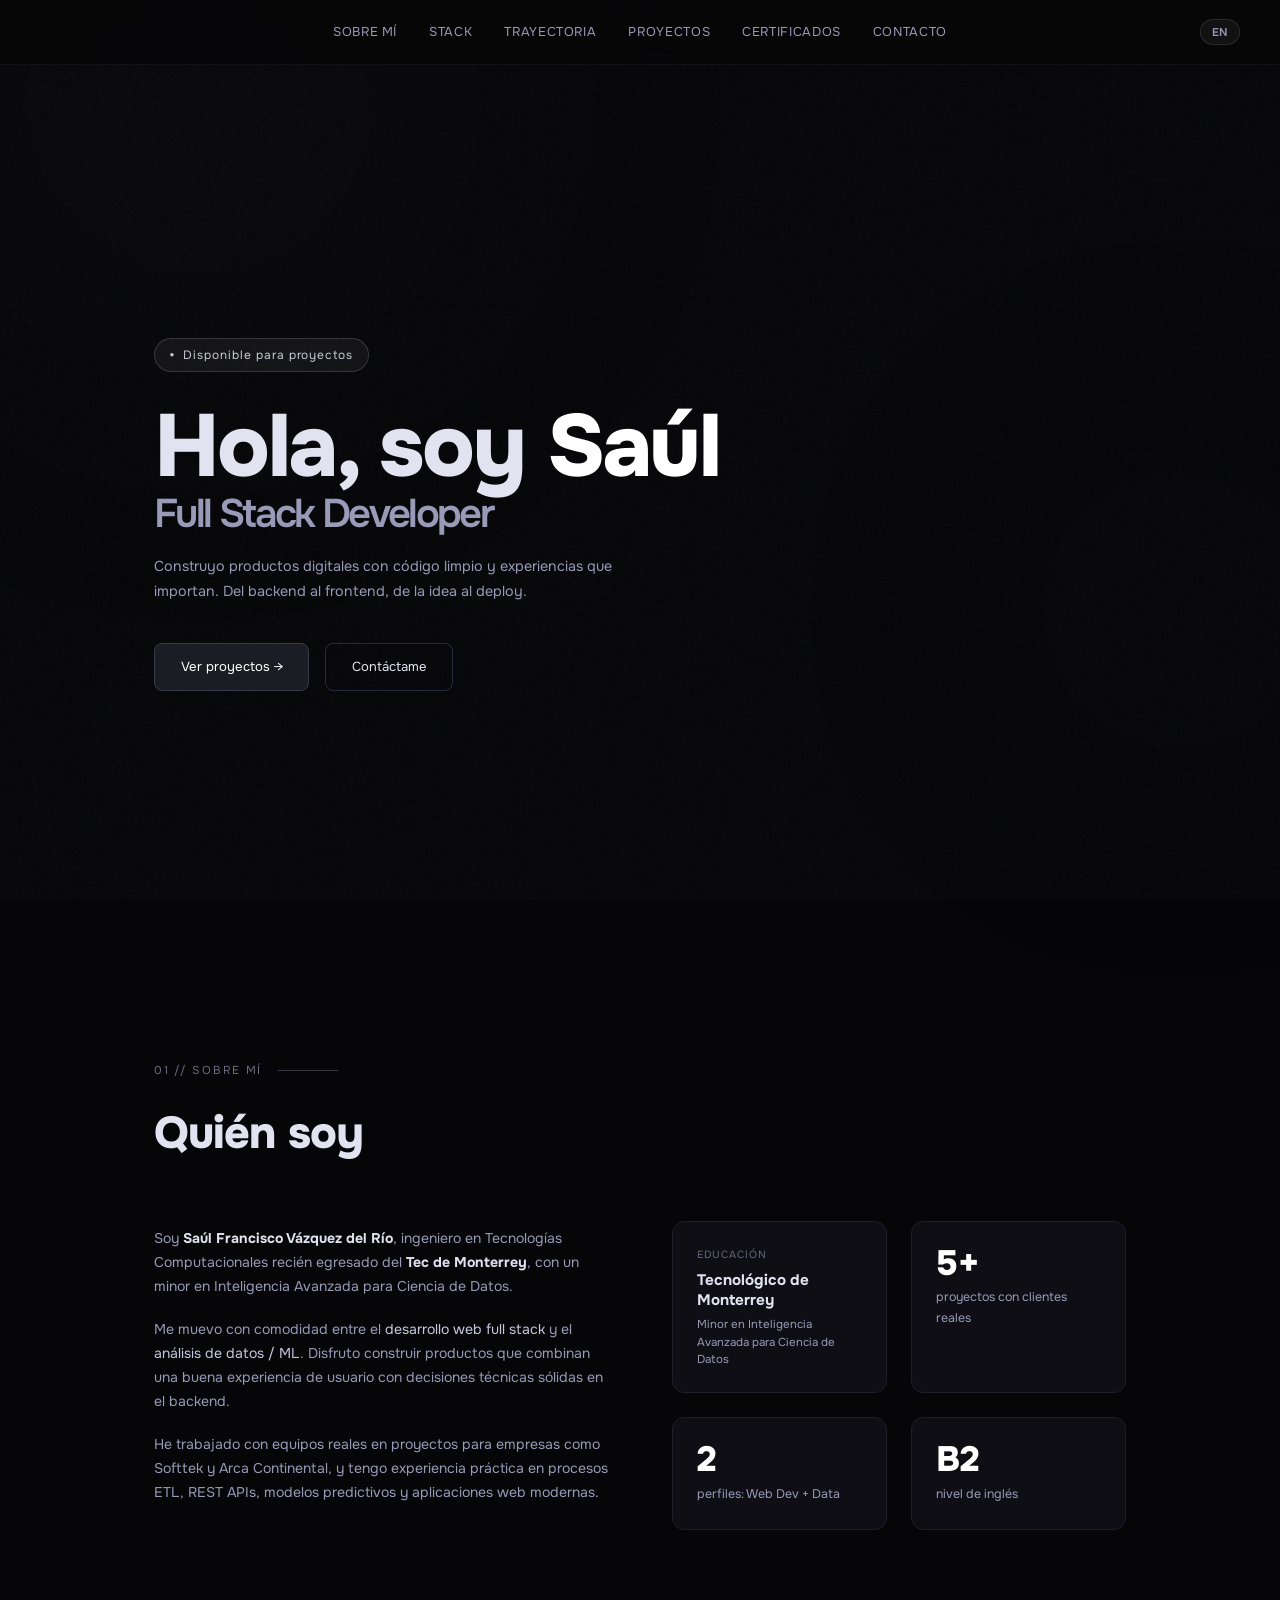
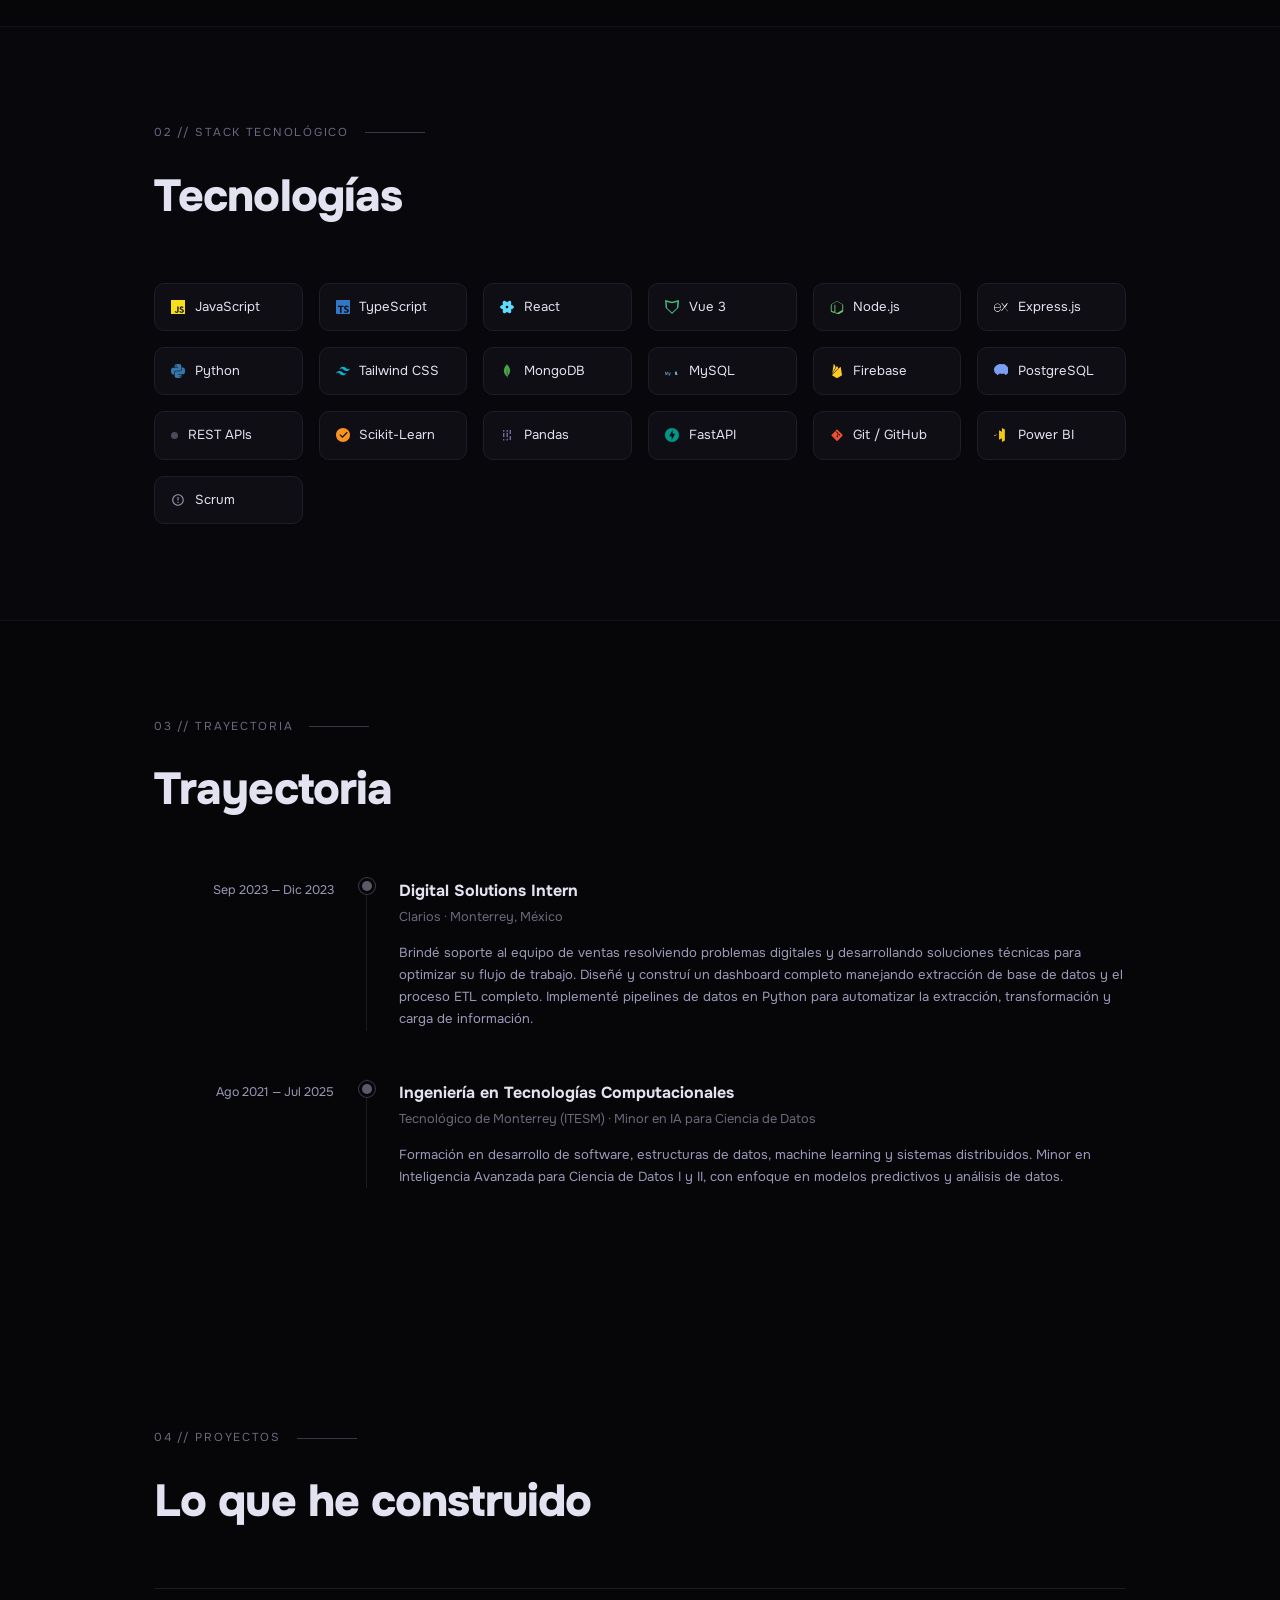
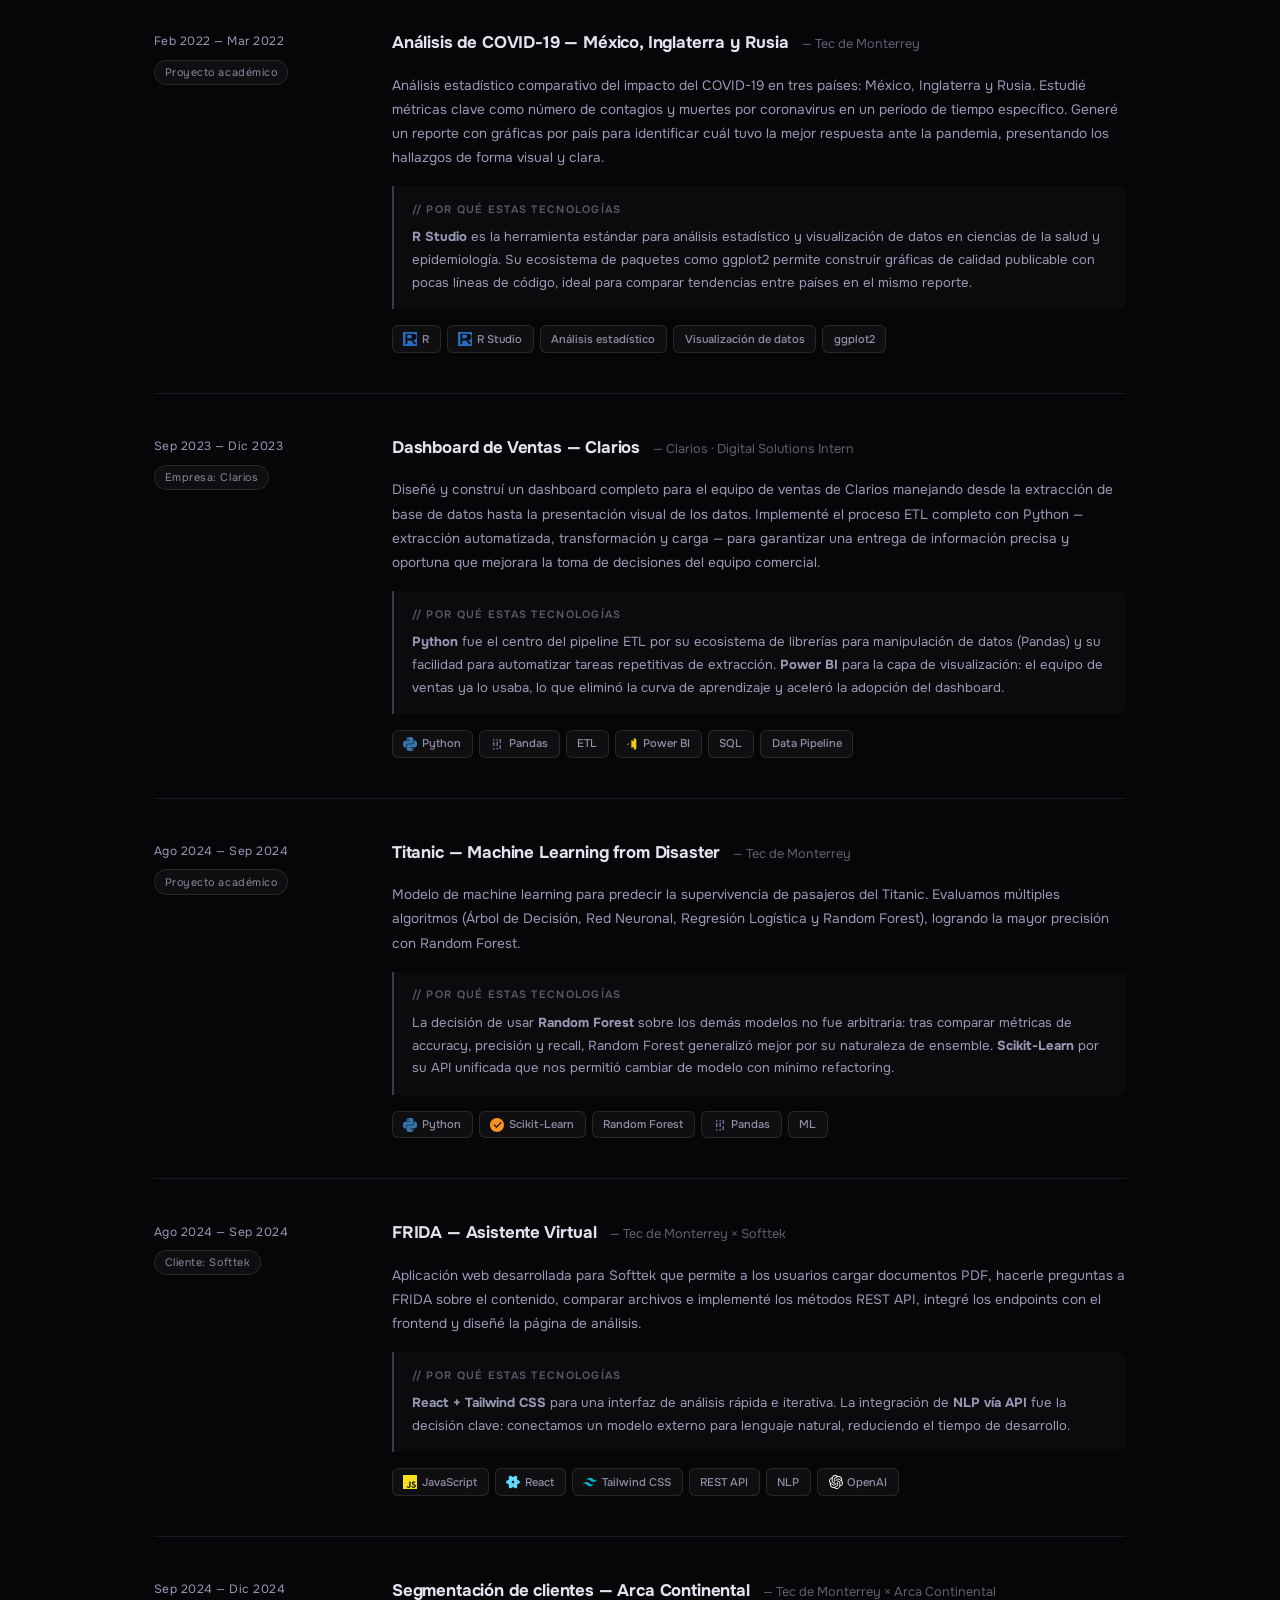
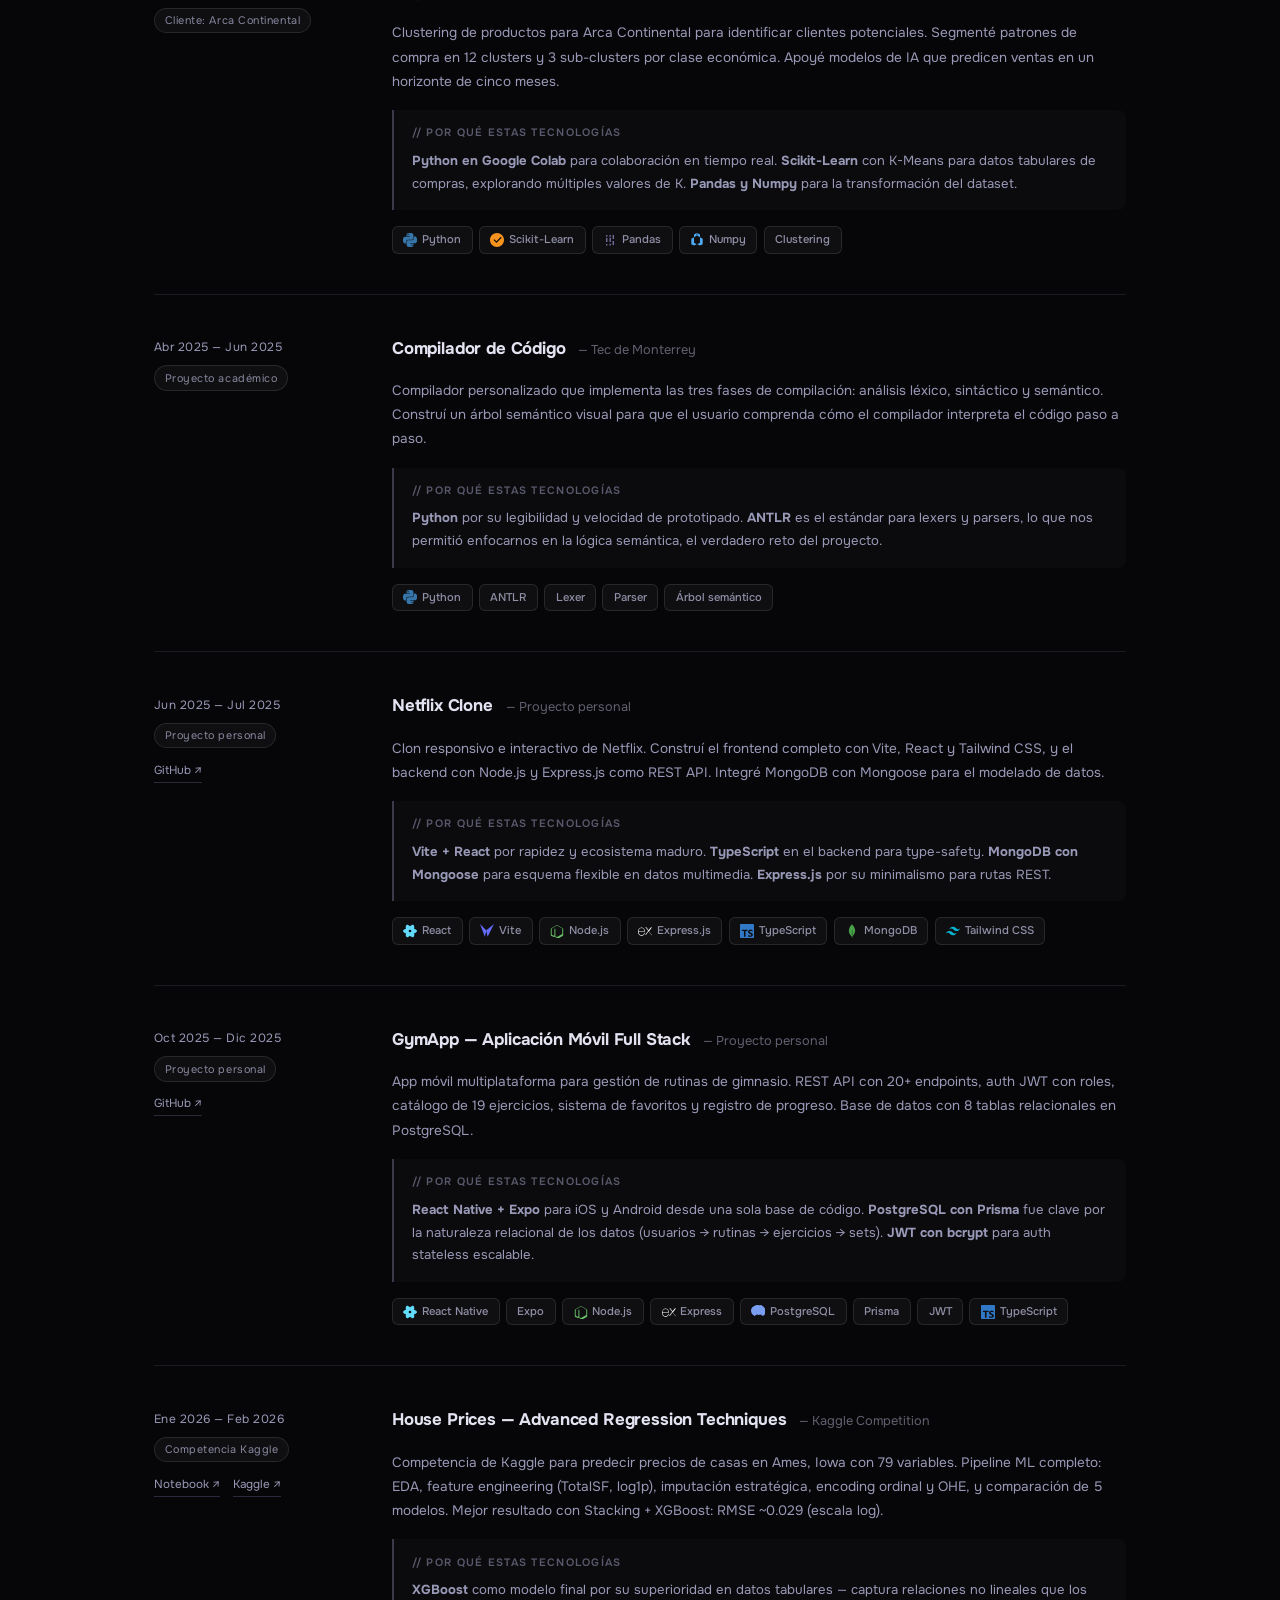
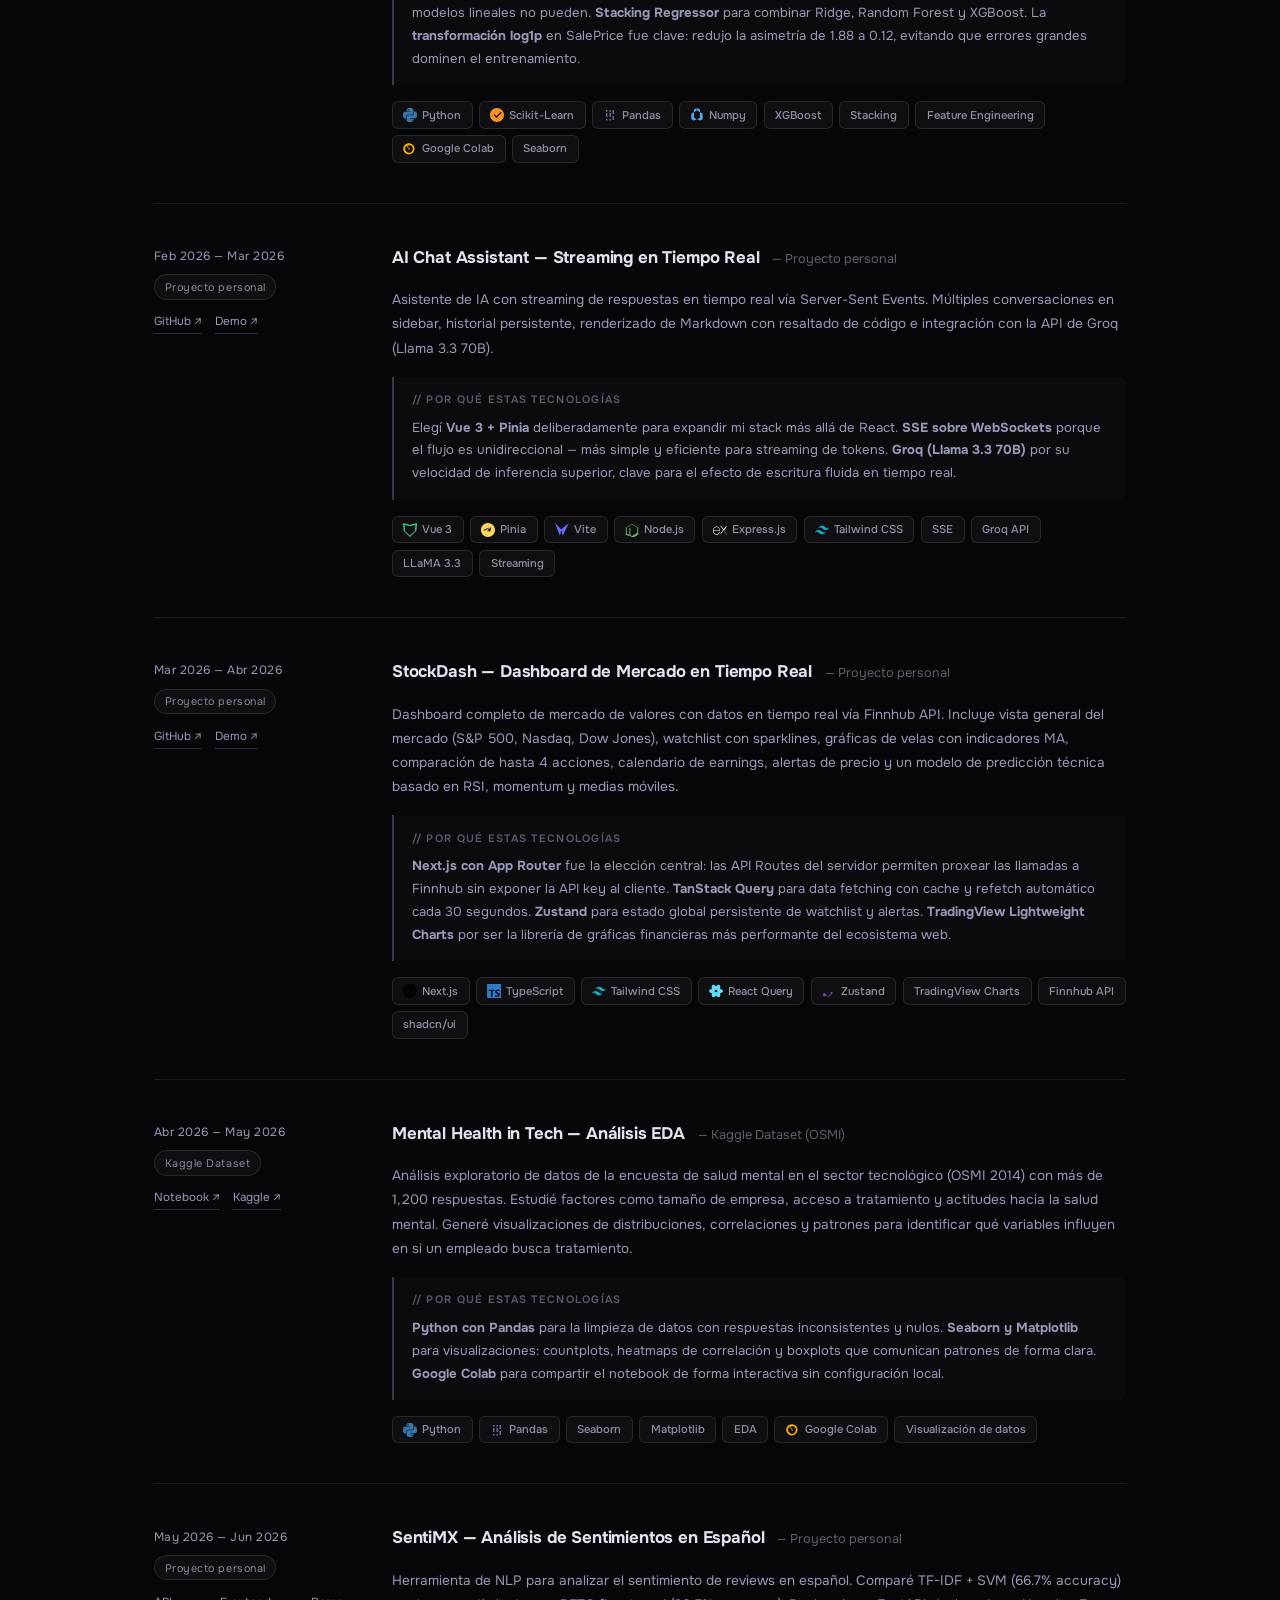
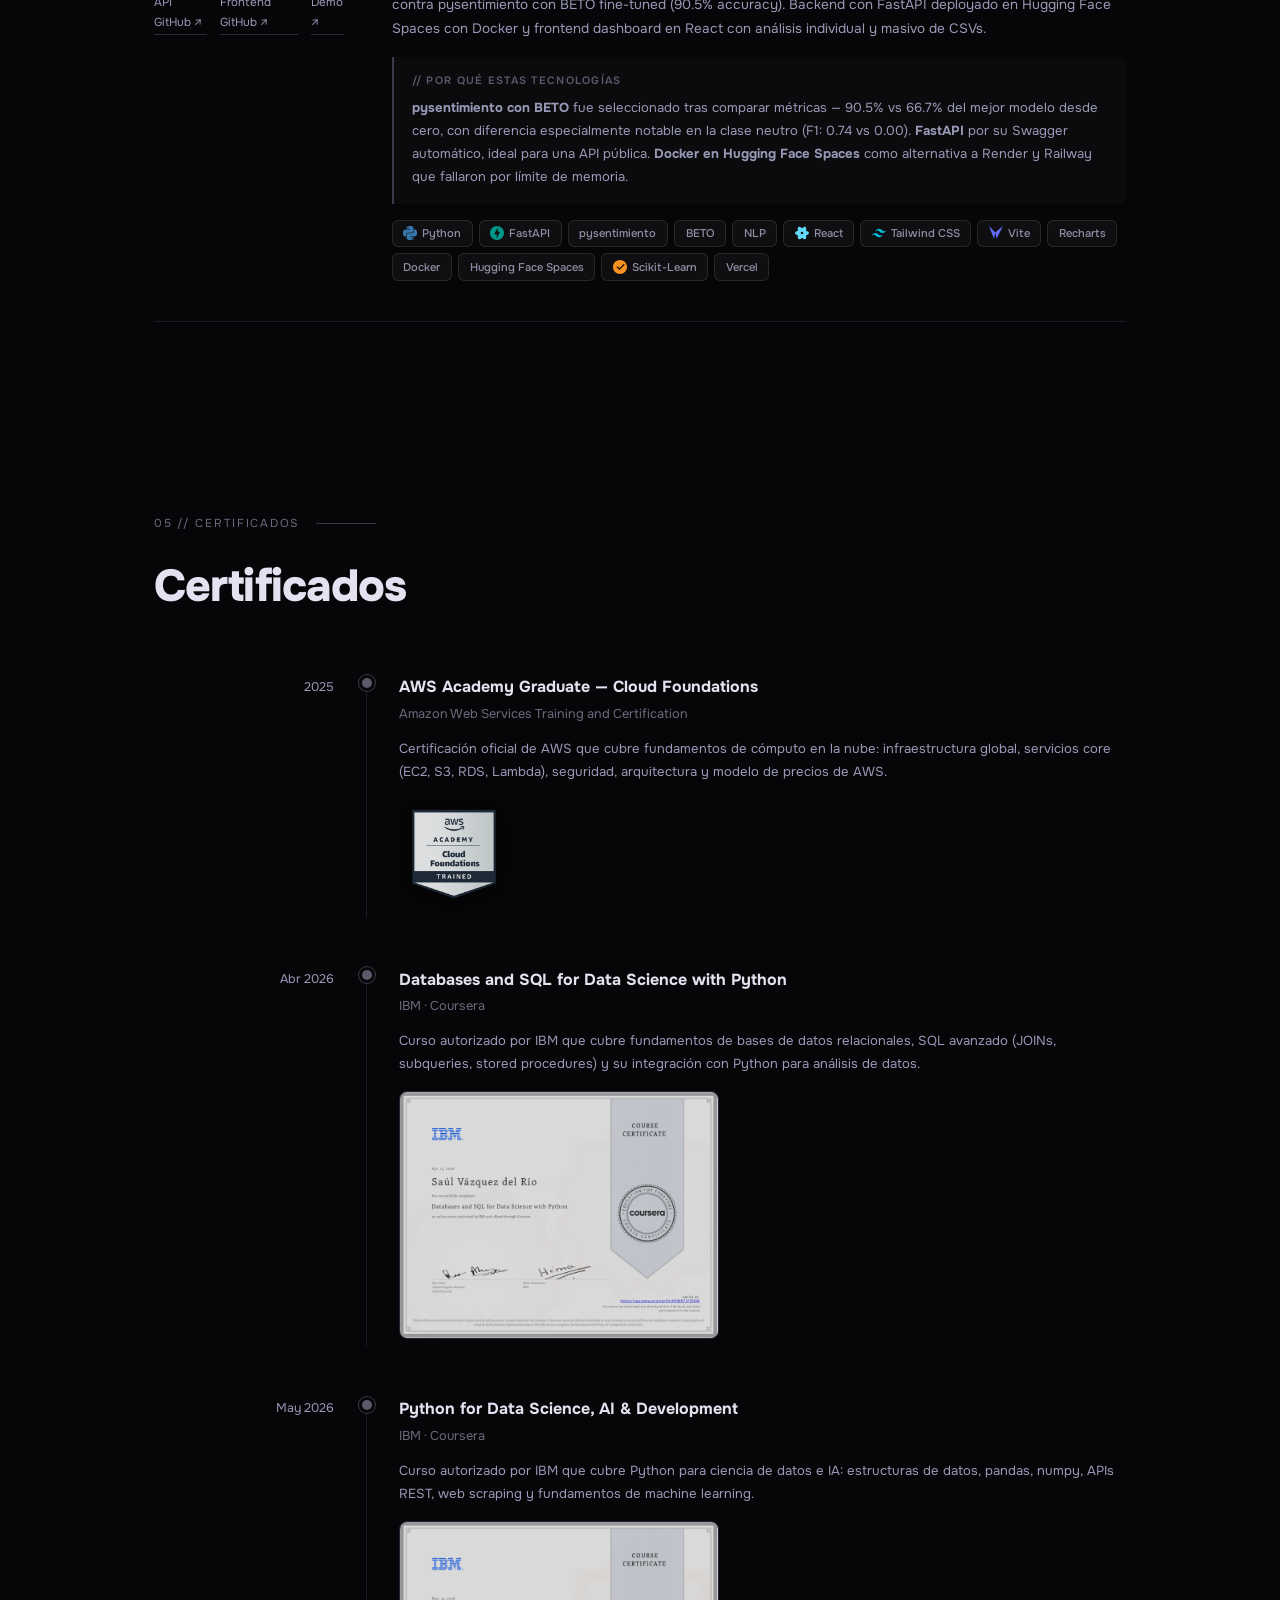
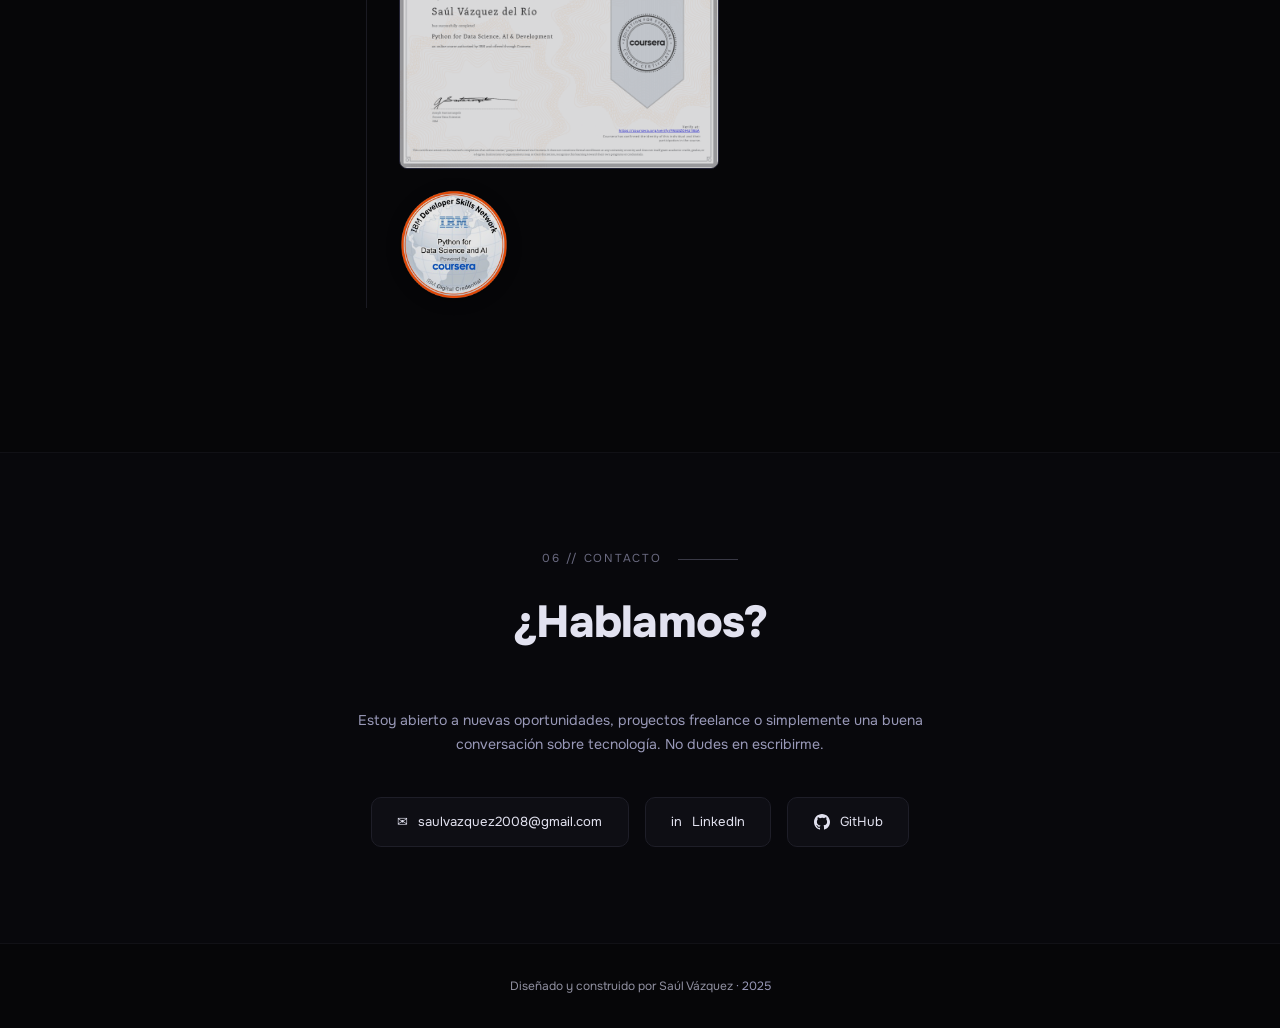
==== commit 3e1117f1: "sentimx proyect and dates update" ====
--- a/index.html
+++ b/index.html
@@ -672,6 +672,49 @@
           </div>
         </div>
 
+        <!-- SentiMX -->
+        <div class="cv-project" data-aos="fade-up">
+          <div class="cv-project-meta">
+            <span class="cv-project-period">May 2026 — Jun 2026</span>
+            <span class="cv-project-type" data-es="Proyecto personal" data-en="Personal project">Proyecto personal</span>
+            <div class="cv-project-links">
+              <a href="https://github.com/SaulVaz/sentimx-api" target="_blank" class="cv-project-link">API GitHub ↗</a>
+              <a href="https://github.com/SaulVaz/sentimx-frontend" target="_blank" class="cv-project-link">Frontend GitHub ↗</a>
+              <a href="https://sentimx-frontend-ivory.vercel.app" target="_blank" class="cv-project-link">Demo ↗</a>
+            </div>
+          </div>
+          <div class="cv-project-body">
+            <div class="cv-project-header">
+              <span class="cv-project-title" data-es="SentiMX — Análisis de Sentimientos en Español" data-en="SentiMX — Spanish Sentiment Analysis">SentiMX — Análisis de Sentimientos en Español</span>
+              <span class="cv-project-where" data-es="— Proyecto personal" data-en="— Personal project">— Proyecto personal</span>
+            </div>
+            <p class="cv-project-desc" data-es="Herramienta de NLP para analizar el sentimiento de reviews en español. Incluye una fase de investigación ML donde comparé TF-IDF + SVM (66.7% accuracy) contra pysentimiento con BETO fine-tuned (90.5% accuracy), seleccionando el modelo pre-entrenado para producción. El backend es una REST API con FastAPI deployada en Hugging Face Spaces con Docker, y el frontend es un dashboard interactivo en React con análisis de texto individual y análisis masivo de CSVs con gráficas de distribución." data-en="NLP tool for sentiment analysis of Spanish-language reviews. Includes an ML research phase comparing TF-IDF + SVM (66.7% accuracy) against pysentimiento with fine-tuned BETO (90.5% accuracy), selecting the pre-trained model for production. The backend is a REST API built with FastAPI deployed to Hugging Face Spaces with Docker, and the frontend is an interactive React dashboard supporting individual text analysis and bulk CSV analysis with distribution charts.">
+              Herramienta de NLP para analizar el sentimiento de reviews en español. Comparé TF-IDF + SVM (66.7% accuracy) contra pysentimiento con BETO fine-tuned (90.5% accuracy). Backend con FastAPI deployado en Hugging Face Spaces con Docker y frontend dashboard en React con análisis individual y masivo de CSVs.
+            </p>
+            <div class="cv-project-reasoning">
+              <div class="cv-project-reasoning-label" data-es="// Por qué estas tecnologías" data-en="// Why these technologies">// Por qué estas tecnologías</div>
+              <p data-es="<strong>pysentimiento con BETO</strong> fue seleccionado sobre Scikit-Learn tras comparar métricas — BETO fue entrenado con millones de tweets en español y logró 90.5% de accuracy vs 66.7% del mejor modelo desde cero, con una diferencia especialmente notable en la clase neutro (F1: 0.74 vs 0.00). <strong>FastAPI</strong> por su generación automática de documentación Swagger, ideal para una API pública de portafolio. <strong>Docker en Hugging Face Spaces</strong> como alternativa a Render y Railway que fallaron por límite de memoria — Spaces está diseñado para modelos ML y tiene más recursos disponibles en el plan gratuito." data-en="<strong>pysentimiento with BETO</strong> was selected over Scikit-Learn after comparing metrics — BETO was trained on millions of Spanish tweets and achieved 90.5% accuracy vs 66.7% for the best from-scratch model, with an especially notable difference on the neutral class (F1: 0.74 vs 0.00). <strong>FastAPI</strong> for its automatic Swagger documentation generation, ideal for a public portfolio API. <strong>Docker on Hugging Face Spaces</strong> as an alternative to Render and Railway which failed due to memory limits — Spaces is designed for ML models and has more resources available on the free plan.">
+                <strong>pysentimiento con BETO</strong> fue seleccionado tras comparar métricas — 90.5% vs 66.7% del mejor modelo desde cero, con diferencia especialmente notable en la clase neutro (F1: 0.74 vs 0.00). <strong>FastAPI</strong> por su Swagger automático, ideal para una API pública. <strong>Docker en Hugging Face Spaces</strong> como alternativa a Render y Railway que fallaron por límite de memoria.
+              </p>
+            </div>
+            <div class="cv-project-tags">
+              <span class="tag"><svg width="14" height="14" viewBox="0 0 24 24" fill="#3776AB"><path d="M14.25.18l.9.2.73.26.59.3.45.32.34.34.25.34.16.33.1.3.04.26.02.2-.01.13V8.5l-.05.63-.13.55-.21.46-.26.38-.3.31-.33.25-.35.19-.35.14-.33.1-.3.07-.26.04-.21.02H8.77l-.69.05-.59.14-.5.22-.41.27-.33.32-.27.35-.2.36-.15.37-.1.35-.07.32-.04.27-.02.21v3.06H3.17l-.21-.03-.28-.07-.32-.12-.35-.18-.36-.26-.36-.36-.35-.46-.32-.59-.28-.73-.21-.88-.14-1.05-.05-1.23.06-1.22.16-1.04.24-.87.32-.71.36-.57.4-.44.42-.33.42-.24.4-.16.36-.1.32-.05.24-.01h.16l.06.01h8.16v-.83H6.18l-.01-2.75-.02-.37.05-.34.11-.31.17-.28.25-.26.31-.23.38-.2.44-.18.51-.15.58-.12.64-.1.71-.06.77-.04.84-.02 1.27.05 1.07.13zm-6.3 1.98l-.23.33-.08.41.08.41.23.34.33.22.41.09.41-.09.33-.22.23-.34.08-.41-.08-.41-.23-.33-.33-.22-.41-.09-.41.09-.33.22zM21.1 6.11l.28.06.32.12.35.18.36.27.36.35.35.47.32.59.28.73.21.88.14 1.04.05 1.23-.06 1.23-.16 1.04-.24.86-.32.71-.36.57-.4.45-.42.33-.42.24-.4.16-.36.09-.32.05-.24.02-.16-.01h-8.22v.82h5.84l.01 2.76.02.36-.05.34-.11.31-.17.29-.25.25-.31.24-.38.2-.44.17-.51.15-.58.13-.64.09-.71.07-.77.04-.84.01-1.27-.04-1.07-.14-.9-.2-.73-.25-.59-.3-.45-.33-.34-.34-.25-.34-.16-.33-.1-.3-.04-.25-.02-.2.01-.13v-5.34l.05-.64.13-.54.21-.46.26-.38.3-.32.33-.24.35-.2.35-.14.33-.1.3-.06.26-.04.21-.02.13-.01h5.84l.69-.05.59-.14.5-.21.41-.28.33-.32.27-.35.2-.36.15-.36.1-.35.07-.32.04-.28.02-.21V6.07h2.09l.14.04zm-6.47 14.25l-.23.33-.08.41.08.41.23.33.33.23.41.08.41-.08.33-.23.23-.33.08-.41-.08-.41-.23-.33-.33-.23-.41-.08-.41.08-.33.23z"/></svg>Python</span>
+              <span class="tag"><svg width="14" height="14" viewBox="0 0 24 24" fill="#009688"><path d="M12 0C5.375 0 0 5.375 0 12c0 6.627 5.375 12 12 12 6.626 0 12-5.373 12-12 0-6.625-5.373-12-12-12zm-.624 21.62v-7.528H7.19L13.203 2.38v7.528h4.029L11.376 21.62z"/></svg>FastAPI</span>
+              <span class="tag">pysentimiento</span>
+              <span class="tag">BETO</span>
+              <span class="tag">NLP</span>
+              <span class="tag"><svg width="14" height="14" viewBox="0 0 24 24" fill="#61DAFB"><path d="M14.23 12.004a2.236 2.236 0 0 1-2.235 2.236 2.236 2.236 0 0 1-2.236-2.236 2.236 2.236 0 0 1 2.235-2.236 2.236 2.236 0 0 1 2.236 2.236zm2.648-10.69c-1.346 0-3.107.96-4.888 2.622-1.78-1.653-3.542-2.602-4.887-2.602-.41 0-.783.093-1.106.278-1.375.793-1.683 3.264-.973 6.365C1.98 8.917 0 10.42 0 12.004c0 1.59 1.99 3.097 5.043 4.03-.704 3.113-.39 5.588.988 6.38.32.187.69.275 1.102.275 1.345 0 3.107-.96 4.888-2.624 1.78 1.654 3.542 2.603 4.887 2.603.41 0 .783-.09 1.106-.275 1.374-.792 1.683-3.263.973-6.365C22.02 15.096 24 13.59 24 12.004c0-1.59-1.99-3.097-5.043-4.032.704-3.11.39-5.587-.988-6.38-.318-.184-.688-.277-1.092-.278z"/></svg>React</span>
+              <span class="tag"><svg width="14" height="14" viewBox="0 0 24 24" fill="#06B6D4"><path d="M12.001 4.8c-3.2 0-5.2 1.6-6 4.8 1.2-1.6 2.6-2.2 4.2-1.8.913.228 1.565.89 2.288 1.624C13.666 10.618 15.027 12 18.001 12c3.2 0 5.2-1.6 6-4.8-1.2 1.6-2.6 2.2-4.2 1.8-.913-.228-1.565-.89-2.288-1.624C16.337 6.182 14.976 4.8 12.001 4.8zm-6 7.2c-3.2 0-5.2 1.6-6 4.8 1.2-1.6 2.6-2.2 4.2-1.8.913.228 1.565.89 2.288 1.624 1.177 1.194 2.538 2.576 5.512 2.576 3.2 0 5.2-1.6 6-4.8-1.2 1.6-2.6 2.2-4.2 1.8-.913-.228-1.565-.89-2.288-1.624C10.337 13.382 8.976 12 6.001 12z"/></svg>Tailwind CSS</span>
+              <span class="tag"><svg width="14" height="14" viewBox="0 0 24 24" fill="#646CFF"><path d="M24 0 13.07 21.69l-2.54-10.58L24 0zM0 0l10.93 11.11L8.39 21.69 0 0z"/></svg>Vite</span>
+              <span class="tag">Recharts</span>
+              <span class="tag">Docker</span>
+              <span class="tag">Hugging Face Spaces</span>
+              <span class="tag"><svg width="14" height="14" viewBox="0 0 24 24" fill="#F7931E"><path d="M12 0C5.373 0 0 5.373 0 12s5.373 12 12 12 12-5.373 12-12S18.627 0 12 0zm-1 17l-5-5 1.4-1.4 3.6 3.6 7.6-7.6L20 8l-9 9z"/></svg>Scikit-Learn</span>
+              <span class="tag">Vercel</span>
+            </div>
+          </div>
+        </div>
+
       </div>
     </div>
   </section>
@@ -685,7 +728,7 @@
  
         <!-- AWS Academy Cloud Foundations -->
         <div class="timeline-item" data-aos="fade-up" data-aos-delay="0">
-          <div class="timeline-date">2024</div>
+          <div class="timeline-date">2025</div>
           <div class="timeline-line"><div class="timeline-dot"></div></div>
           <div class="timeline-content">
             <div class="exp-role">AWS Academy Graduate — Cloud Foundations</div>
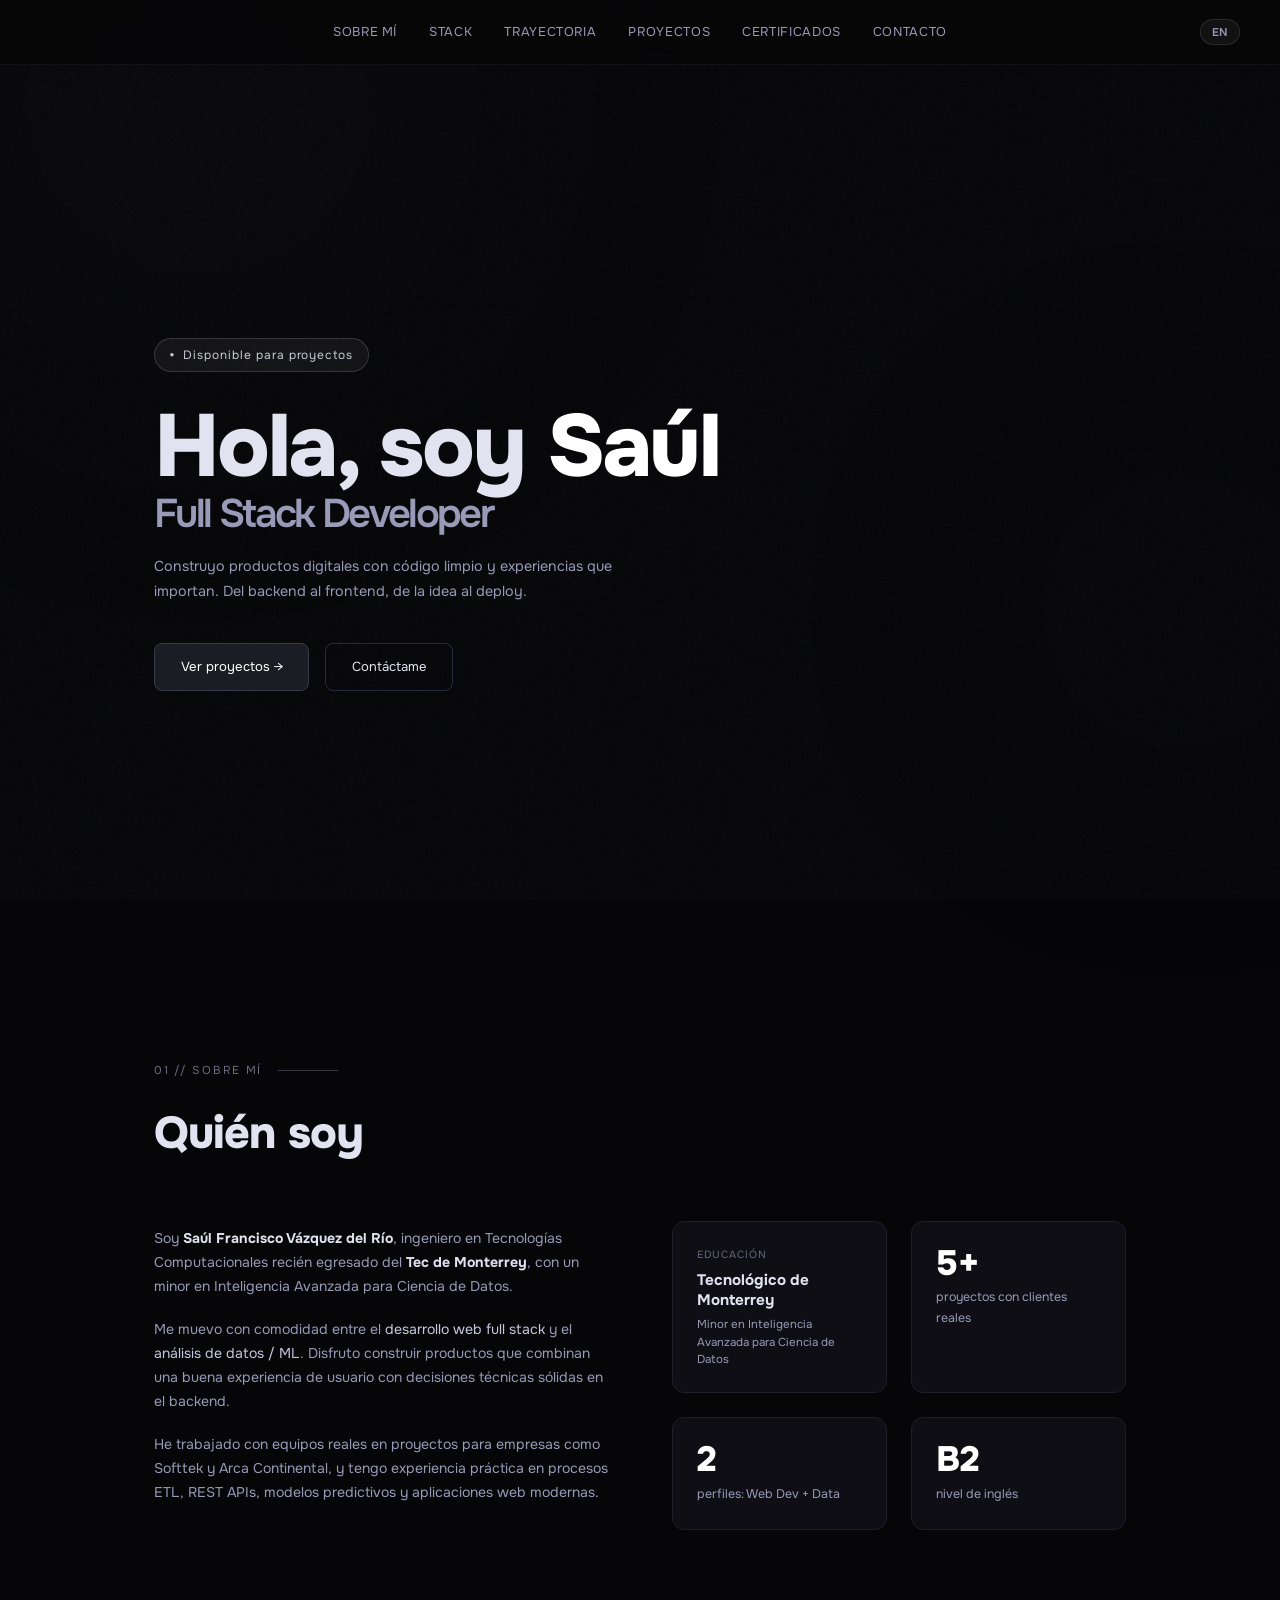
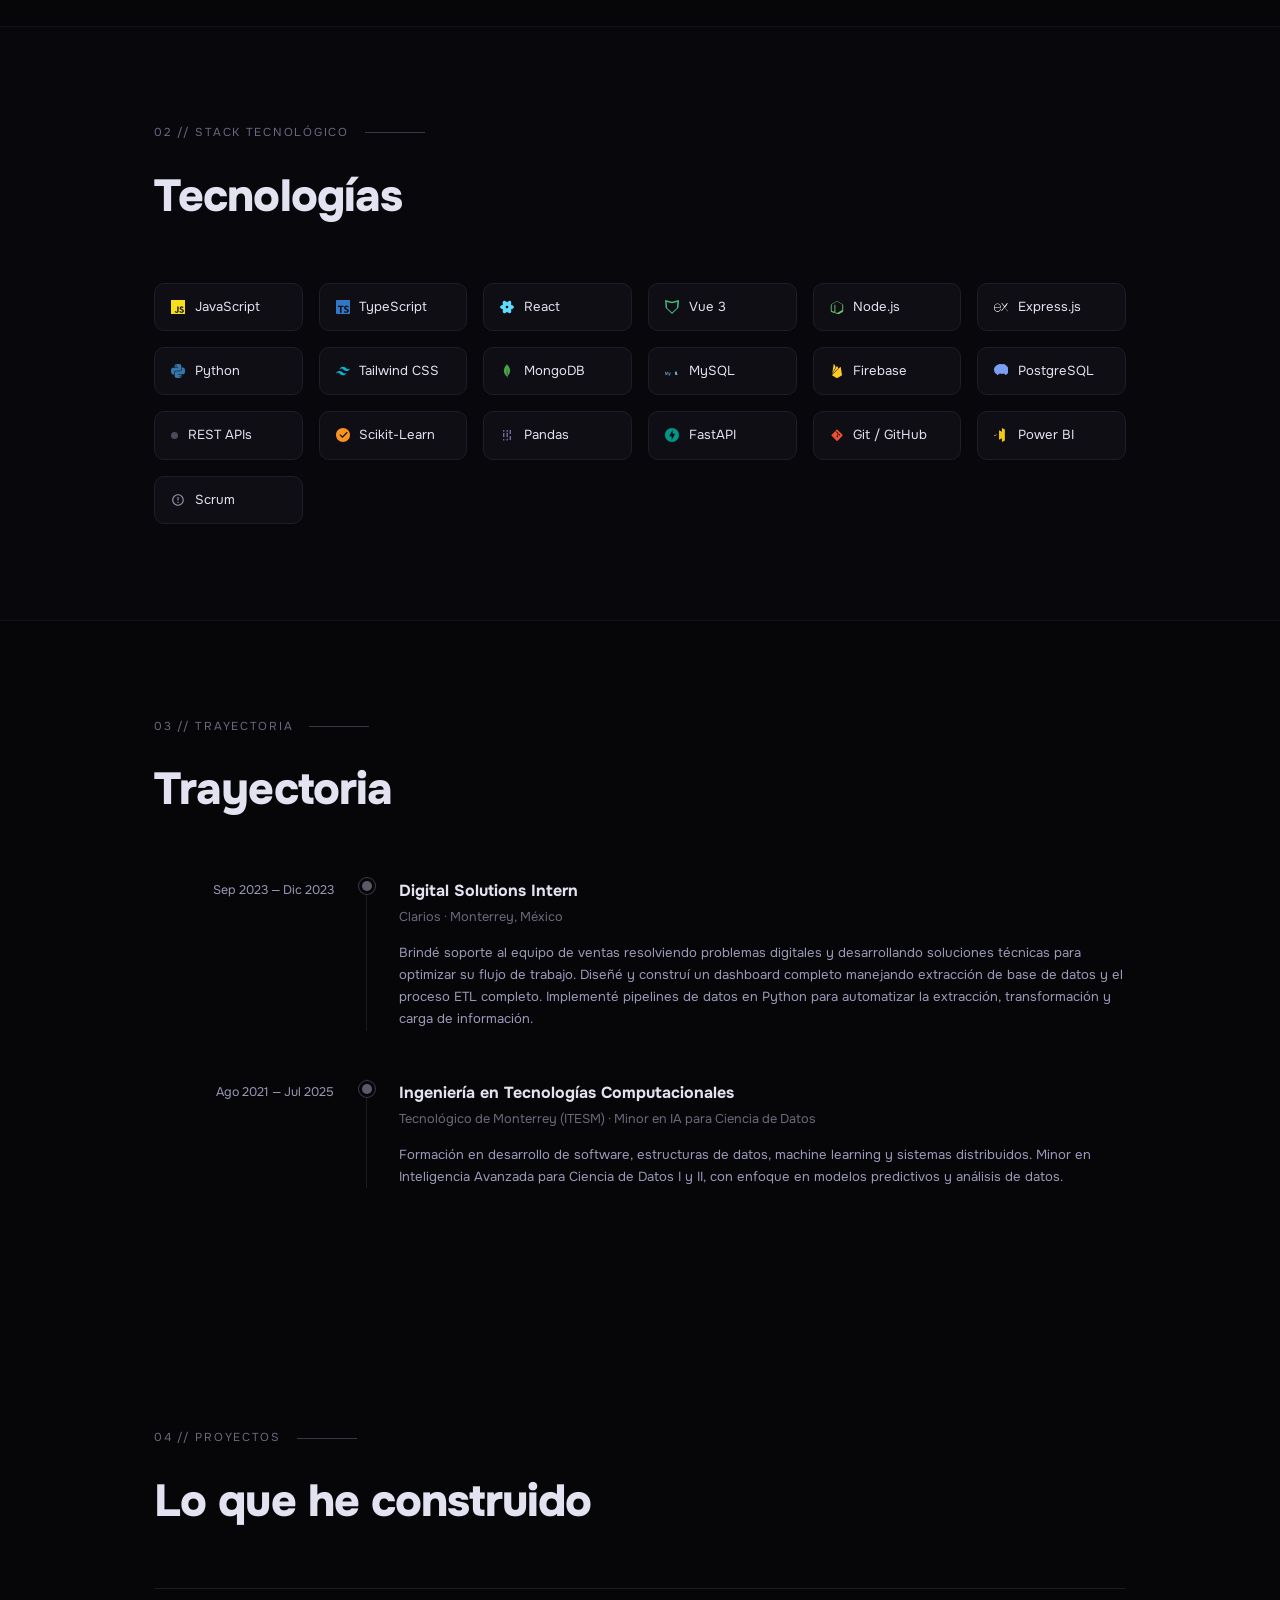
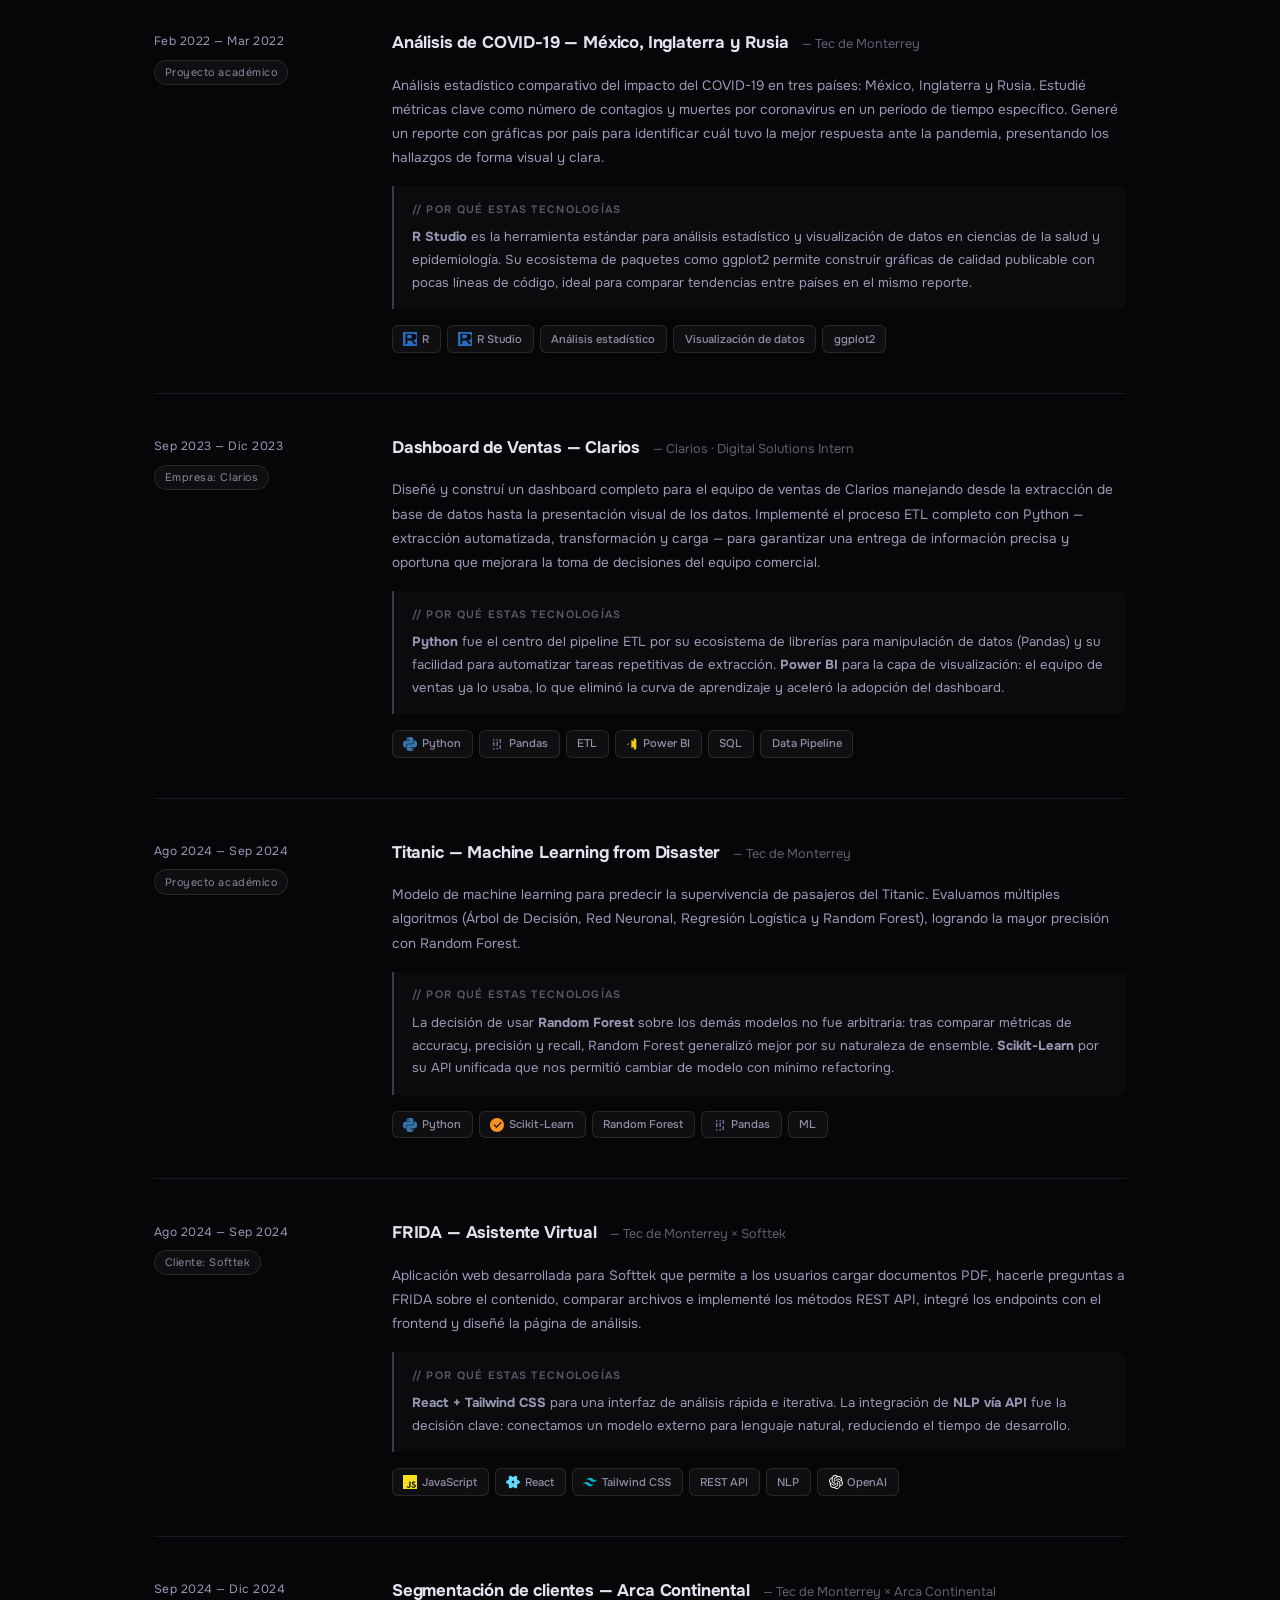
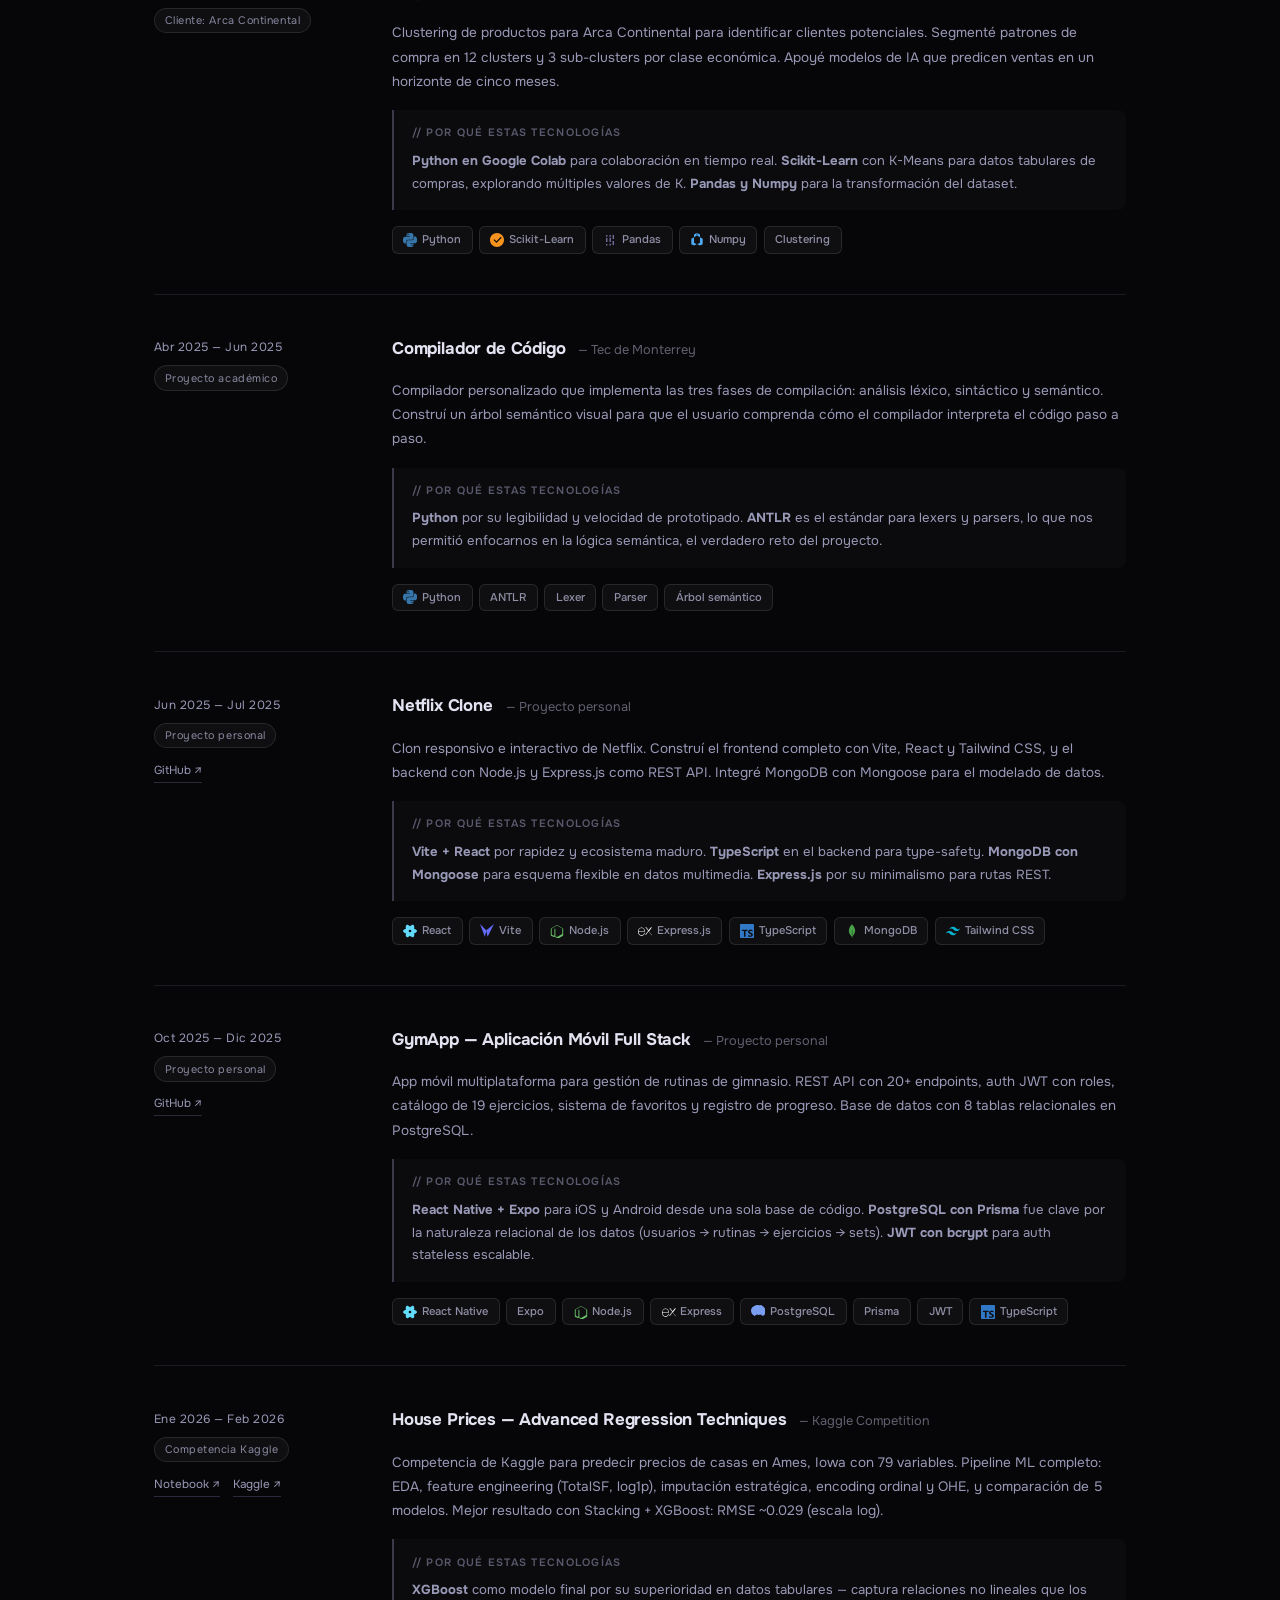
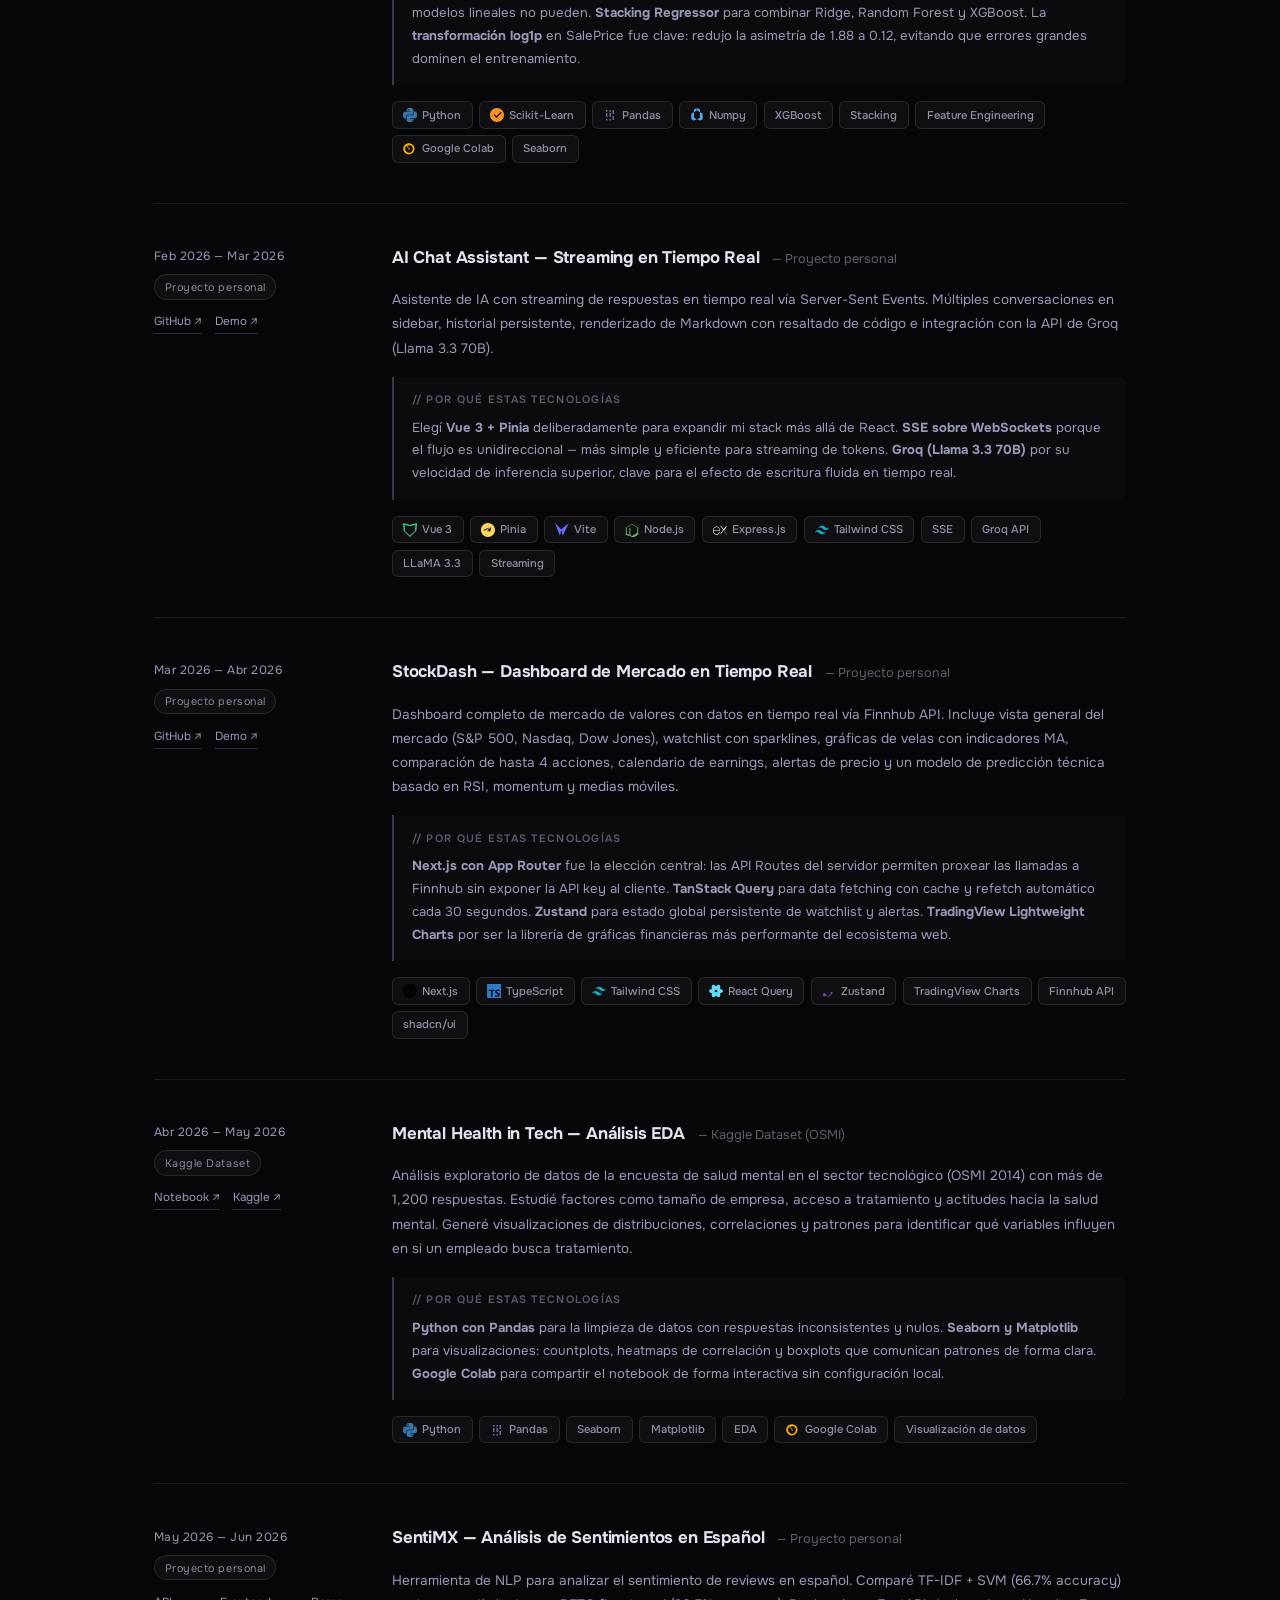
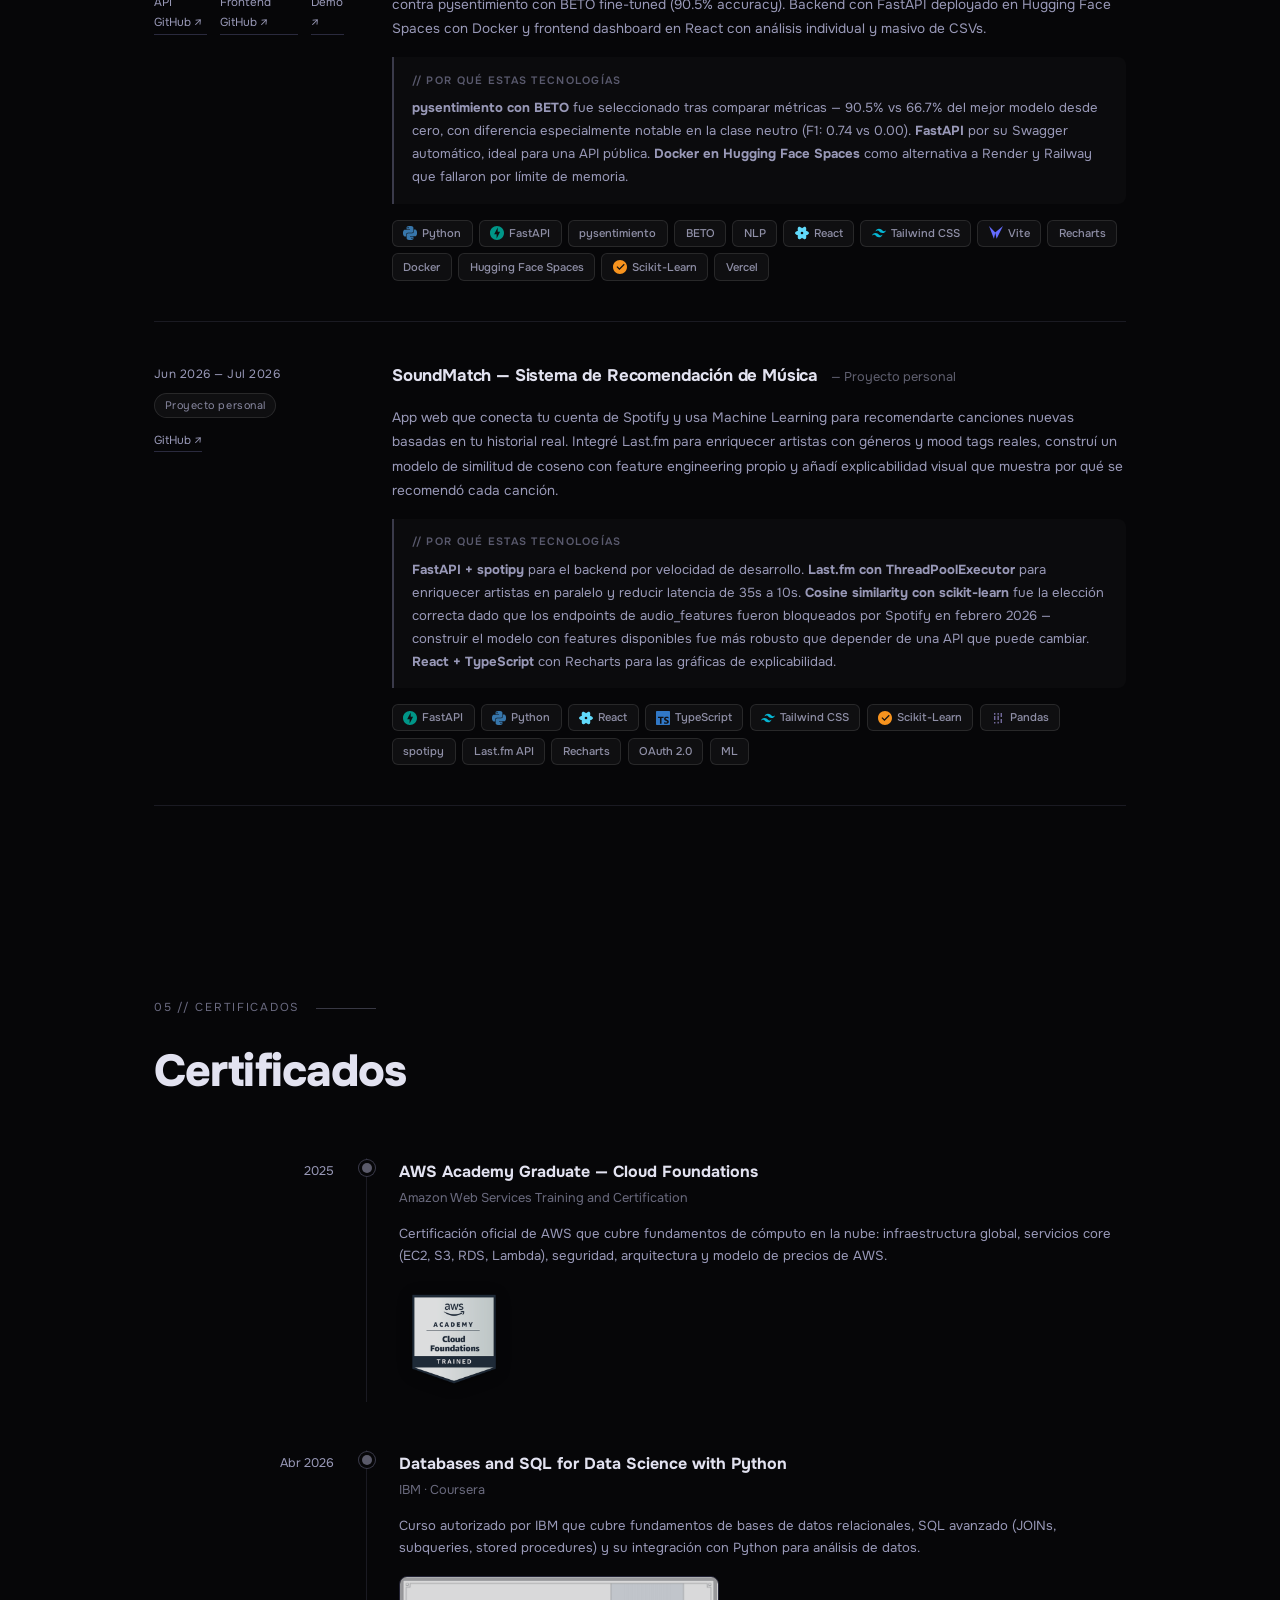
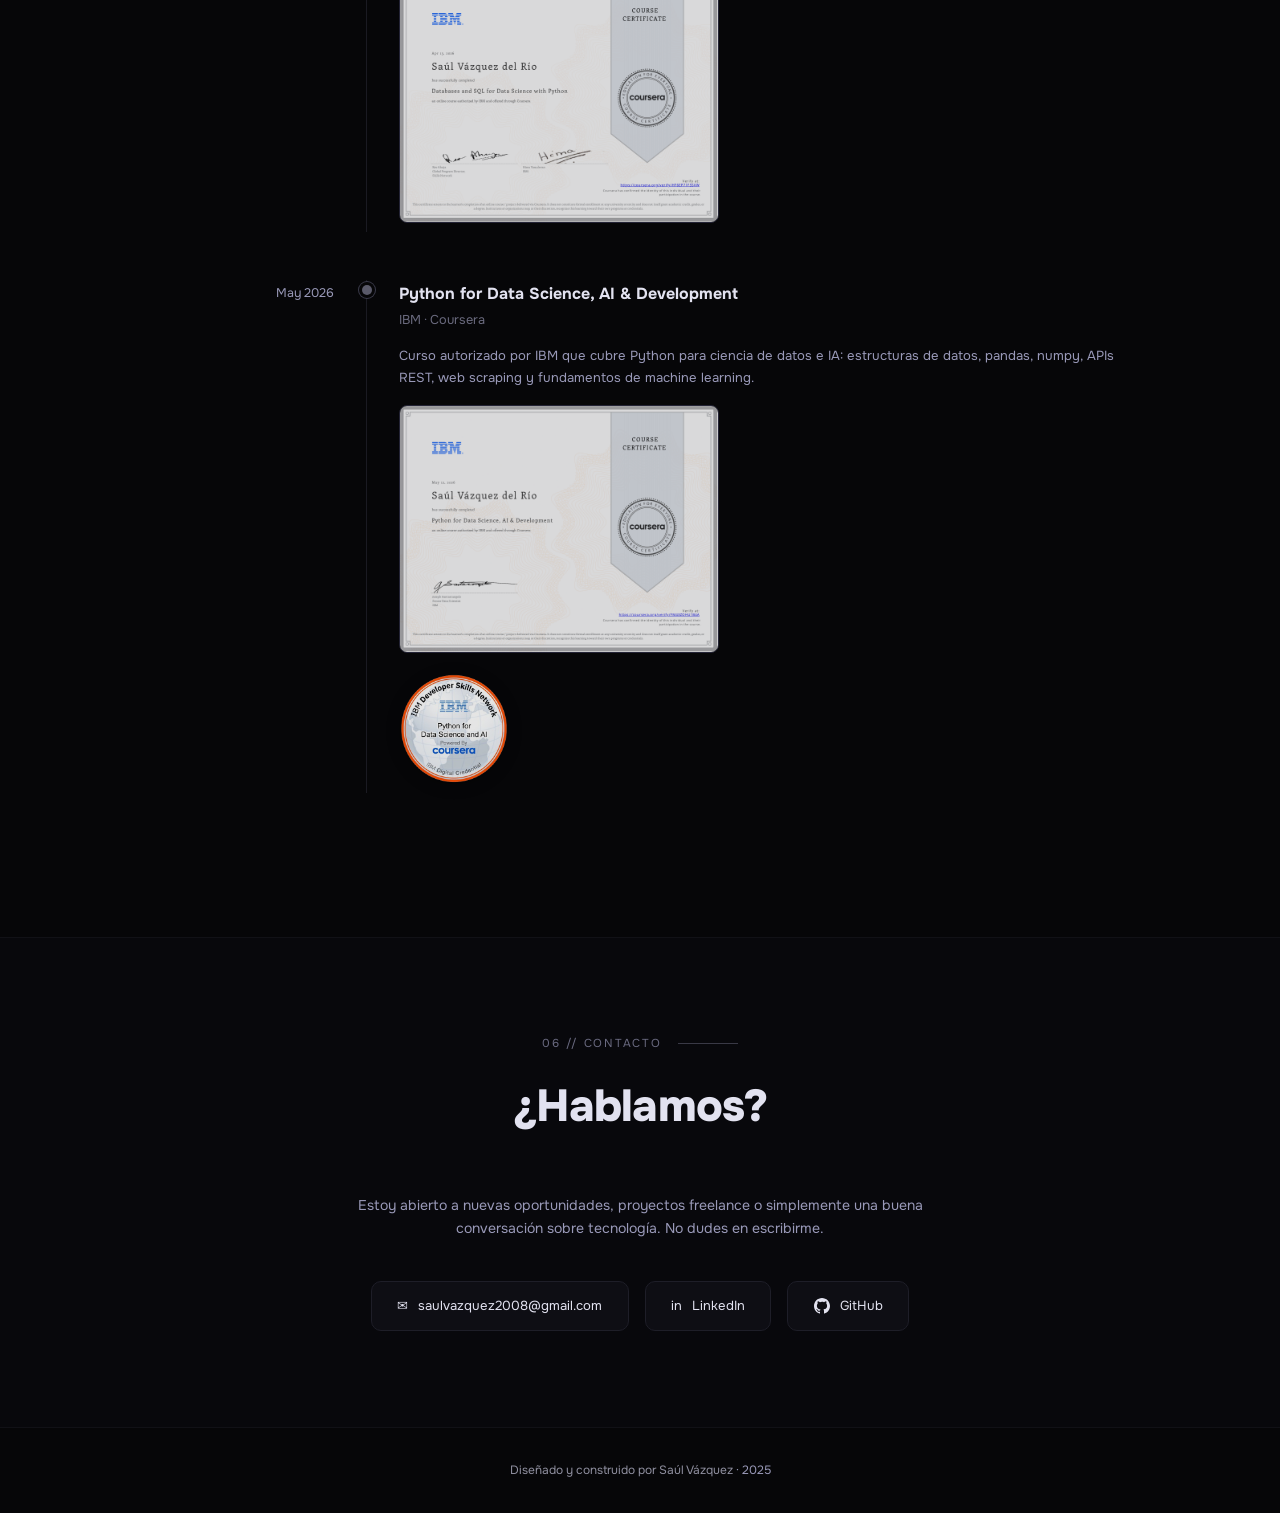
==== commit 6a8be20b: "new proyect" ====
--- a/index.html
+++ b/index.html
@@ -102,9 +102,36 @@
     ::-webkit-scrollbar-track { background: #060608; }
     ::-webkit-scrollbar-thumb { background: #1e1e28; border-radius: 3px; }
     @media (max-width: 600px) {
-      nav { padding: 1rem 1.5rem; }
-      .nav-links { gap: 1rem; }
+      nav {
+        padding: 0.8rem 1rem;
+        display: flex;
+        flex-wrap: nowrap;
+        justify-content: space-between;
+        align-items: center;
+        gap: 0.75rem;
+      }
+      .nav-links {
+        gap: 0.9rem;
+        overflow-x: auto;
+        flex-wrap: nowrap;
+        justify-content: flex-start;
+        flex: 1;
+        min-width: 0;
+        -ms-overflow-style: none;
+        scrollbar-width: none;
+        padding-bottom: 0.2rem;
+        padding-right: 1rem;
+        mask-image: linear-gradient(to right, black calc(100% - 2.5rem), transparent 100%);
+        -webkit-mask-image: linear-gradient(to right, black calc(100% - 2.5rem), transparent 100%);
+      }
+      .nav-links::-webkit-scrollbar { display: none; }
+      .nav-links a { white-space: nowrap; font-size: 0.72rem; }
+      .nav-controls {
+        position: static !important;
+        flex-shrink: 0;
+      }
       #hero, .section-wrap { padding-left: 1.5rem; padding-right: 1.5rem; }
+      #hero { padding-top: 6rem; }
       .about-grid { grid-template-columns: 1fr; gap: 2rem; }
       .timeline-item { grid-template-columns: 1fr; }
       .timeline-date { text-align: left; }
@@ -715,6 +742,46 @@
           </div>
         </div>
 
+        <!-- SoundMatch -->
+        <div class="cv-project" data-aos="fade-up">
+          <div class="cv-project-meta">
+            <span class="cv-project-period">Jun 2026 — Jul 2026</span>
+            <span class="cv-project-type" data-es="Proyecto personal" data-en="Personal project">Proyecto personal</span>
+            <div class="cv-project-links">
+              <a href="https://github.com/SaulVaz/soundmatch" target="_blank" class="cv-project-link">GitHub ↗</a>
+            </div>
+          </div>
+          <div class="cv-project-body">
+            <div class="cv-project-header">
+              <span class="cv-project-title">SoundMatch — Sistema de Recomendación de Música</span>
+              <span class="cv-project-where" data-es="— Proyecto personal" data-en="— Personal project">— Proyecto personal</span>
+            </div>
+            <p class="cv-project-desc" data-es="App web que conecta tu cuenta de Spotify y usa Machine Learning para recomendarte canciones nuevas basadas en tu historial real. Integré la API de Last.fm para enriquecer cada artista con géneros musicales y mood tags reales (Rock, J-Pop, Indie, Chill, Agresivo), construí un modelo de similitud de coseno con feature engineering propio, y añadí explicabilidad visual que muestra por qué se recomendó cada canción. Incluye búsqueda de canciones similares, historial reciente, loading skeleton, animaciones y navegación SPA sin recarga." data-en="Web app that connects your Spotify account and uses Machine Learning to recommend new songs based on your real listening history. I integrated the Last.fm API to enrich each artist with real genre and mood tags (Rock, J-Pop, Indie, Chill, Aggressive), built a cosine similarity model with custom feature engineering, and added visual explainability showing why each song was recommended. Includes similar song search, recent history, loading skeleton, animations and SPA navigation without reloads.">
+              App web que conecta tu cuenta de Spotify y usa Machine Learning para recomendarte canciones nuevas basadas en tu historial real. Integré Last.fm para enriquecer artistas con géneros y mood tags reales, construí un modelo de similitud de coseno con feature engineering propio y añadí explicabilidad visual que muestra por qué se recomendó cada canción.
+            </p>
+            <div class="cv-project-reasoning">
+              <div class="cv-project-reasoning-label" data-es="// Por qué estas tecnologías" data-en="// Why these technologies">// Por qué estas tecnologías</div>
+              <p data-es="<strong>FastAPI + spotipy</strong> para el backend por la velocidad de desarrollo y el cliente oficial de Spotify. <strong>Last.fm API con ThreadPoolExecutor</strong> para enriquecer artistas en paralelo y reducir la latencia de 35s a 10s. El modelo de <strong>cosine similarity con scikit-learn</strong> fue la elección correcta sobre modelos más complejos: con los endpoints de audio_features bloqueados por Spotify desde febrero 2026, construir un modelo desde cero con las features disponibles fue más efectivo que depender de una API que puede cambiar. <strong>React + TypeScript</strong> para el frontend con Recharts para las gráficas de explicabilidad — la única librería con BarChart horizontal que renderiza bien en dark mode." data-en="<strong>FastAPI + spotipy</strong> for the backend for development speed and the official Spotify client. <strong>Last.fm API with ThreadPoolExecutor</strong> to enrich artists in parallel and reduce latency from 35s to 10s. The <strong>cosine similarity model with scikit-learn</strong> was the right choice over more complex models: with audio_features endpoints blocked by Spotify since February 2026, building a model from scratch with available features was more effective than depending on an API that can change. <strong>React + TypeScript</strong> for the frontend with Recharts for explainability charts — the only library with horizontal BarChart that renders well in dark mode.">
+                <strong>FastAPI + spotipy</strong> para el backend por velocidad de desarrollo. <strong>Last.fm con ThreadPoolExecutor</strong> para enriquecer artistas en paralelo y reducir latencia de 35s a 10s. <strong>Cosine similarity con scikit-learn</strong> fue la elección correcta dado que los endpoints de audio_features fueron bloqueados por Spotify en febrero 2026 — construir el modelo con features disponibles fue más robusto que depender de una API que puede cambiar. <strong>React + TypeScript</strong> con Recharts para las gráficas de explicabilidad.
+              </p>
+            </div>
+            <div class="cv-project-tags">
+              <span class="tag"><svg width="14" height="14" viewBox="0 0 24 24" fill="#009688"><path d="M12 0C5.375 0 0 5.375 0 12c0 6.627 5.375 12 12 12 6.626 0 12-5.373 12-12 0-6.625-5.373-12-12-12zm-.624 21.62v-7.528H7.19L13.203 2.38v7.528h4.029L11.376 21.62z"/></svg>FastAPI</span>
+              <span class="tag"><svg width="14" height="14" viewBox="0 0 24 24" fill="#3776AB"><path d="M14.25.18l.9.2.73.26.59.3.45.32.34.34.25.34.16.33.1.3.04.26.02.2-.01.13V8.5l-.05.63-.13.55-.21.46-.26.38-.3.31-.33.25-.35.19-.35.14-.33.1-.3.07-.26.04-.21.02H8.77l-.69.05-.59.14-.5.22-.41.27-.33.32-.27.35-.2.36-.15.37-.1.35-.07.32-.04.27-.02.21v3.06H3.17l-.21-.03-.28-.07-.32-.12-.35-.18-.36-.26-.36-.36-.35-.46-.32-.59-.28-.73-.21-.88-.14-1.05-.05-1.23.06-1.22.16-1.04.24-.87.32-.71.36-.57.4-.44.42-.33.42-.24.4-.16.36-.1.32-.05.24-.01h.16l.06.01h8.16v-.83H6.18l-.01-2.75-.02-.37.05-.34.11-.31.17-.28.25-.26.31-.23.38-.2.44-.18.51-.15.58-.12.64-.1.71-.06.77-.04.84-.02 1.27.05 1.07.13zm-6.3 1.98l-.23.33-.08.41.08.41.23.34.33.22.41.09.41-.09.33-.22.23-.34.08-.41-.08-.41-.23-.33-.33-.22-.41-.09-.41.09-.33.22zM21.1 6.11l.28.06.32.12.35.18.36.27.36.35.35.47.32.59.28.73.21.88.14 1.04.05 1.23-.06 1.23-.16 1.04-.24.86-.32.71-.36.57-.4.45-.42.33-.42.24-.4.16-.36.09-.32.05-.24.02-.16-.01h-8.22v.82h5.84l.01 2.76.02.36-.05.34-.11.31-.17.29-.25.25-.31.24-.38.2-.44.17-.51.15-.58.13-.64.09-.71.07-.77.04-.84.01-1.27-.04-1.07-.14-.9-.2-.73-.25-.59-.3-.45-.33-.34-.34-.25-.34-.16-.33-.1-.3-.04-.25-.02-.2.01-.13v-5.34l.05-.64.13-.54.21-.46.26-.38.3-.32.33-.24.35-.2.35-.14.33-.1.3-.06.26-.04.21-.02.13-.01h5.84l.69-.05.59-.14.5-.21.41-.28.33-.32.27-.35.2-.36.15-.36.1-.35.07-.32.04-.28.02-.21V6.07h2.09l.14.04zm-6.47 14.25l-.23.33-.08.41.08.41.23.33.33.23.41.08.41-.08.33-.23.23-.33.08-.41-.08-.41-.23-.33-.33-.23-.41-.08-.41.08-.33.23z"/></svg>Python</span>
+              <span class="tag"><svg width="14" height="14" viewBox="0 0 24 24" fill="#61DAFB"><path d="M14.23 12.004a2.236 2.236 0 0 1-2.235 2.236 2.236 2.236 0 0 1-2.236-2.236 2.236 2.236 0 0 1 2.235-2.236 2.236 2.236 0 0 1 2.236 2.236zm2.648-10.69c-1.346 0-3.107.96-4.888 2.622-1.78-1.653-3.542-2.602-4.887-2.602-.41 0-.783.093-1.106.278-1.375.793-1.683 3.264-.973 6.365C1.98 8.917 0 10.42 0 12.004c0 1.59 1.99 3.097 5.043 4.03-.704 3.113-.39 5.588.988 6.38.32.187.69.275 1.102.275 1.345 0 3.107-.96 4.888-2.624 1.78 1.654 3.542 2.603 4.887 2.603.41 0 .783-.09 1.106-.275 1.374-.792 1.683-3.263.973-6.365C22.02 15.096 24 13.59 24 12.004c0-1.59-1.99-3.097-5.043-4.032.704-3.11.39-5.587-.988-6.38-.318-.184-.688-.277-1.092-.278z"/></svg>React</span>
+              <span class="tag"><svg width="14" height="14" viewBox="0 0 24 24" fill="#3178C6"><path d="M1.125 0C.502 0 0 .502 0 1.125v21.75C0 23.498.502 24 1.125 24h21.75c.623 0 1.125-.502 1.125-1.125V1.125C24 .502 23.498 0 22.875 0zm17.363 9.75c.612 0 1.154.037 1.627.111a6.38 6.38 0 0 1 1.306.34v2.458a3.95 3.95 0 0 0-.643-.361 5.093 5.093 0 0 0-.717-.26 5.453 5.453 0 0 0-1.426-.2c-.3 0-.573.028-.819.086a2.1 2.1 0 0 0-.623.242c-.17.104-.3.229-.393.374a.888.888 0 0 0-.14.49c0 .196.053.373.156.529.104.156.252.304.443.444s.423.276.696.41c.273.135.582.274.926.416.47.197.892.407 1.266.628.374.222.695.473.963.753.268.279.472.598.614.957.142.359.214.776.214 1.253 0 .657-.125 1.21-.373 1.656a3.033 3.033 0 0 1-1.012 1.085 4.38 4.38 0 0 1-1.487.596c-.566.12-1.163.18-1.79.18a9.916 9.916 0 0 1-1.84-.164 5.544 5.544 0 0 1-1.512-.493v-2.63a5.033 5.033 0 0 0 3.237 1.2c.333 0 .624-.03.872-.09.249-.06.456-.144.623-.25.166-.108.29-.234.373-.38a1.023 1.023 0 0 0-.074-1.089 2.12 2.12 0 0 0-.537-.5 5.597 5.597 0 0 0-.807-.444 27.72 27.72 0 0 0-1.007-.436c-.918-.383-1.602-.852-2.053-1.405-.45-.553-.676-1.222-.676-2.005 0-.614.123-1.141.369-1.582.246-.441.58-.804 1.004-1.089a4.494 4.494 0 0 1 1.47-.629 7.536 7.536 0 0 1 1.77-.201zm-15.113.188h9.563v2.166H9.506v9.646H6.789v-9.646H3.375z"/></svg>TypeScript</span>
+              <span class="tag"><svg width="14" height="14" viewBox="0 0 24 24" fill="#06B6D4"><path d="M12.001 4.8c-3.2 0-5.2 1.6-6 4.8 1.2-1.6 2.6-2.2 4.2-1.8.913.228 1.565.89 2.288 1.624C13.666 10.618 15.027 12 18.001 12c3.2 0 5.2-1.6 6-4.8-1.2 1.6-2.6 2.2-4.2 1.8-.913-.228-1.565-.89-2.288-1.624C16.337 6.182 14.976 4.8 12.001 4.8zm-6 7.2c-3.2 0-5.2 1.6-6 4.8 1.2-1.6 2.6-2.2 4.2-1.8.913.228 1.565.89 2.288 1.624 1.177 1.194 2.538 2.576 5.512 2.576 3.2 0 5.2-1.6 6-4.8-1.2 1.6-2.6 2.2-4.2 1.8-.913-.228-1.565-.89-2.288-1.624C10.337 13.382 8.976 12 6.001 12z"/></svg>Tailwind CSS</span>
+              <span class="tag"><svg width="14" height="14" viewBox="0 0 24 24" fill="#F7931E"><path d="M12 0C5.373 0 0 5.373 0 12s5.373 12 12 12 12-5.373 12-12S18.627 0 12 0zm-1 17l-5-5 1.4-1.4 3.6 3.6 7.6-7.6L20 8l-9 9z"/></svg>Scikit-Learn</span>
+              <span class="tag"><svg width="14" height="14" viewBox="0 0 24 24" fill="#9b8fd4"><path d="M16.635 3.435v6.98h1.73V3.435h-1.73zm0 10.13v6.98h1.73v-6.98h-1.73zm-5.27-5.21v6.98h1.73v-6.98h-1.73zm0 10.13v3.08h1.73v-3.08h-1.73zm0-15.05v3.08h1.73V3.435h-1.73zM5.635 8.645v6.98h1.73v-6.98h-1.73zm0-5.21v3.08h1.73V3.435h-1.73zm0 15.26v2.87h1.73v-2.87h-1.73z"/></svg>Pandas</span>
+              <span class="tag">spotipy</span>
+              <span class="tag">Last.fm API</span>
+              <span class="tag">Recharts</span>
+              <span class="tag">OAuth 2.0</span>
+              <span class="tag">ML</span>
+            </div>
+          </div>
+        </div>
+
       </div>
     </div>
   </section>
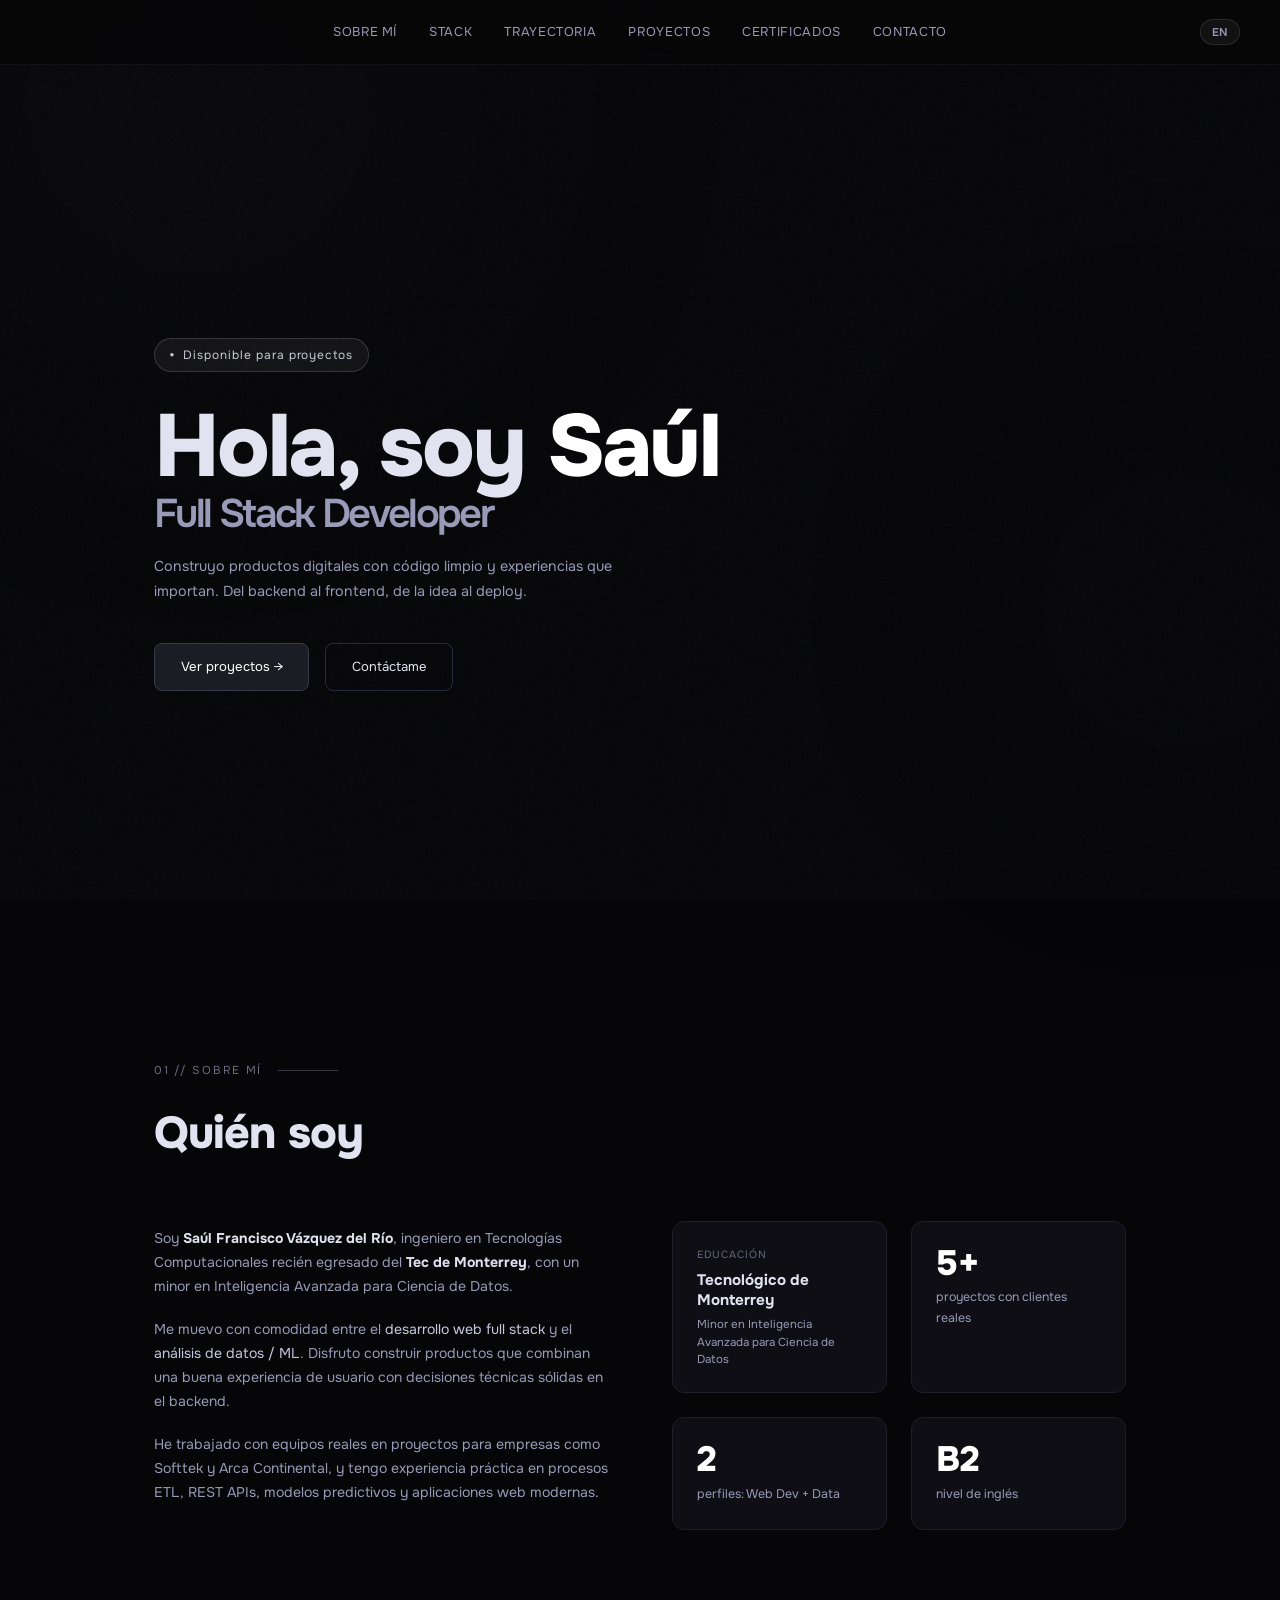
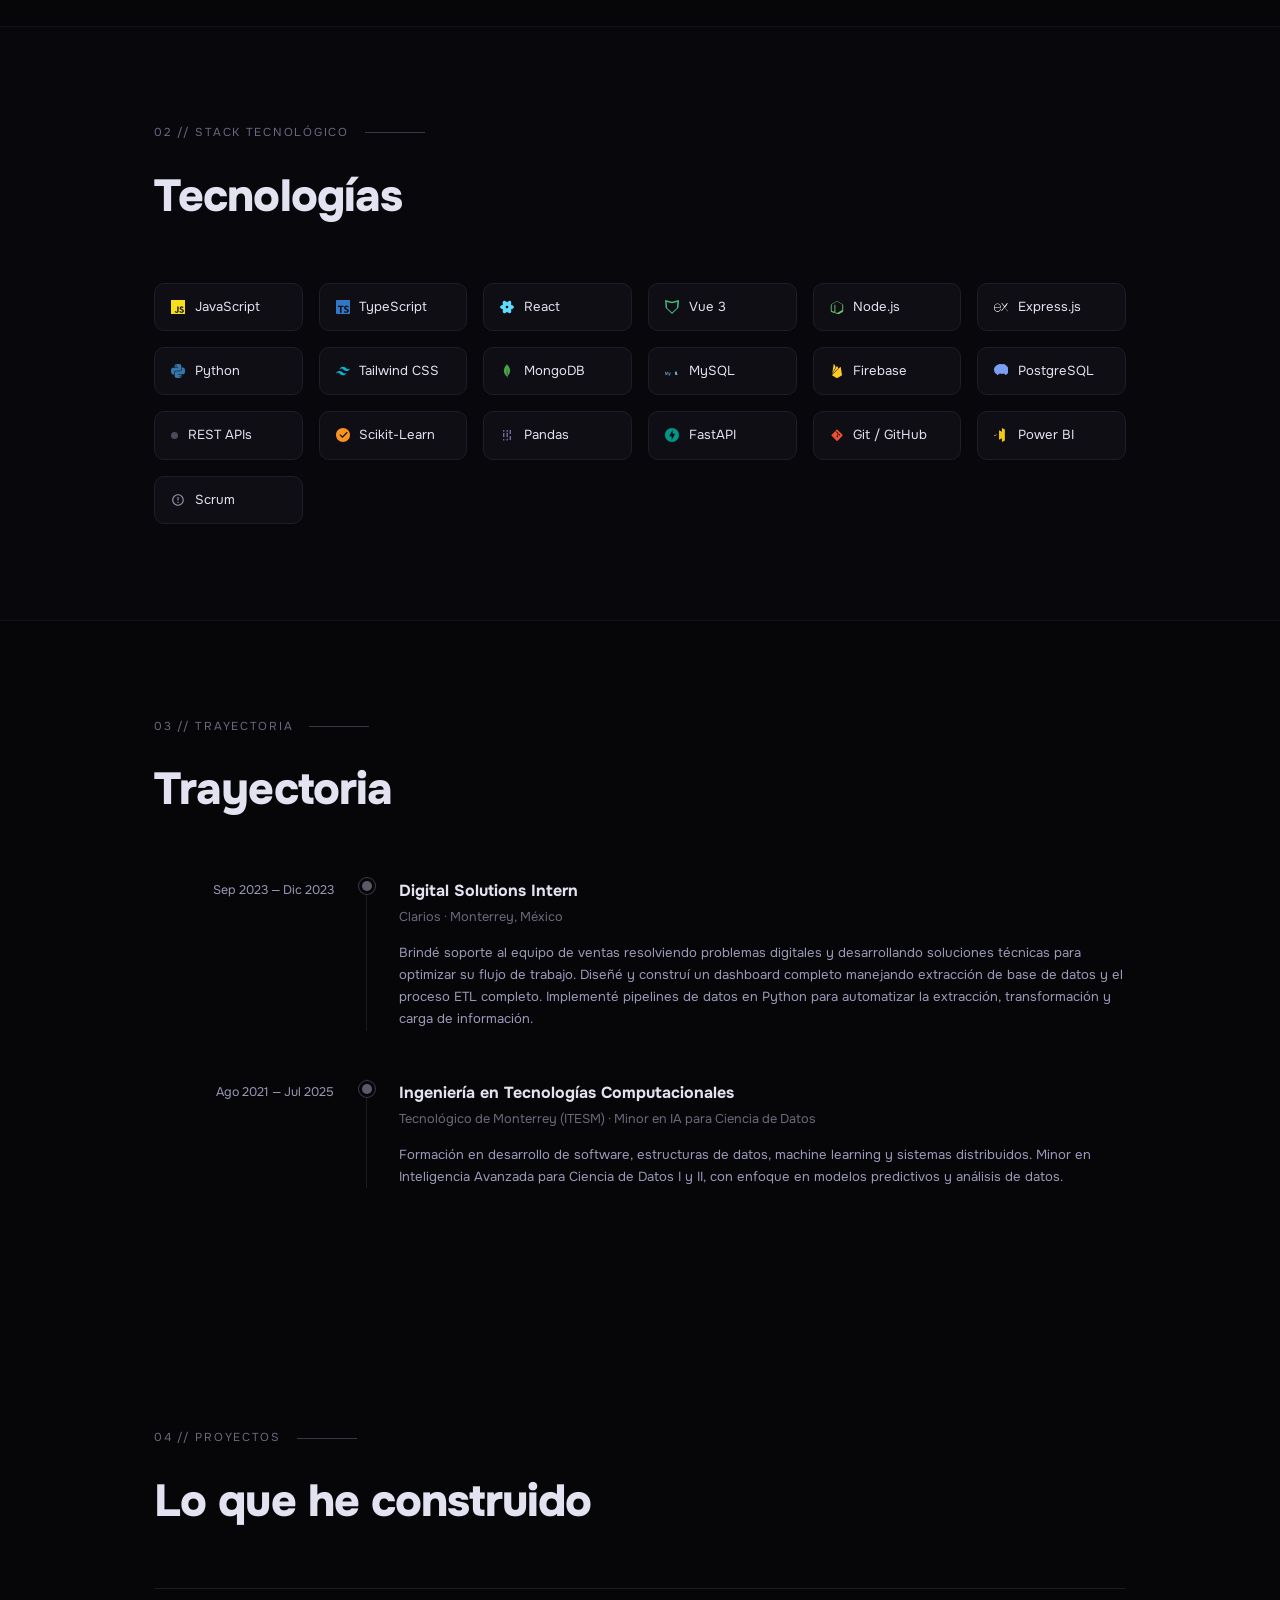
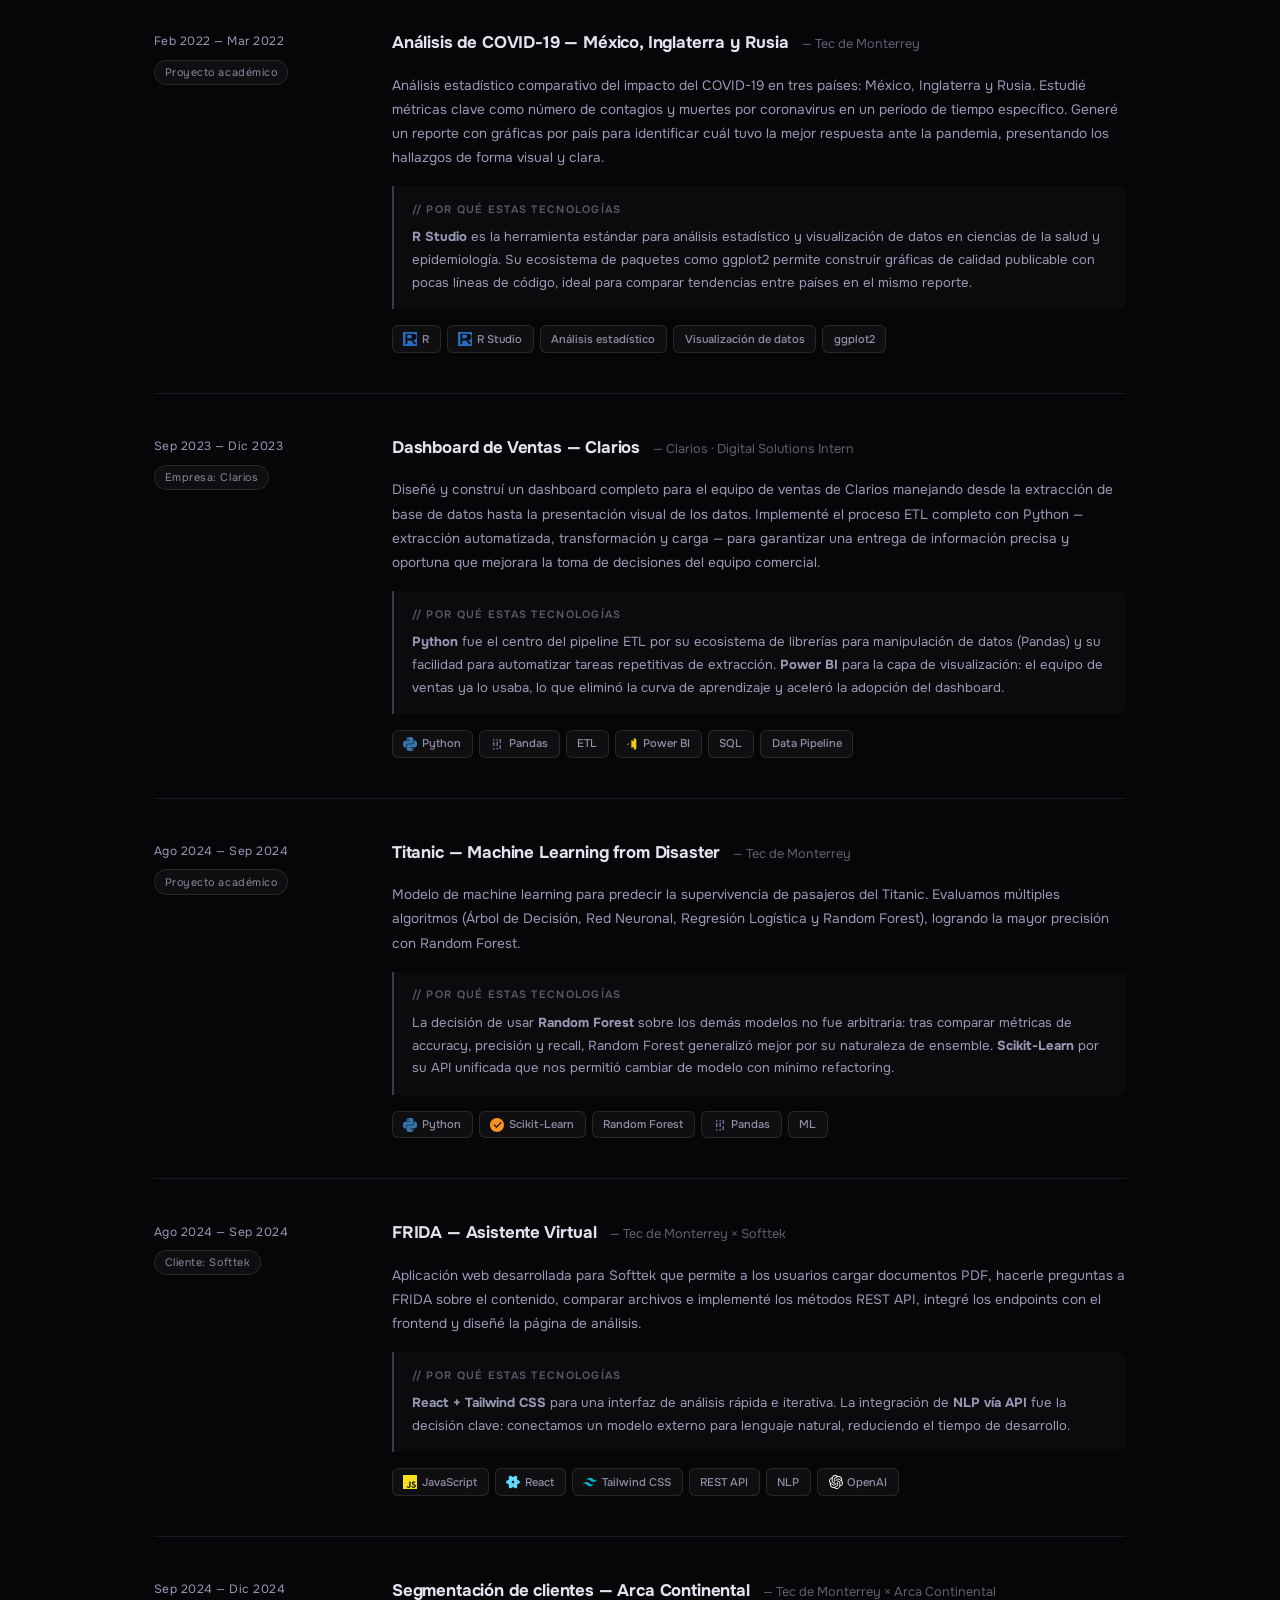
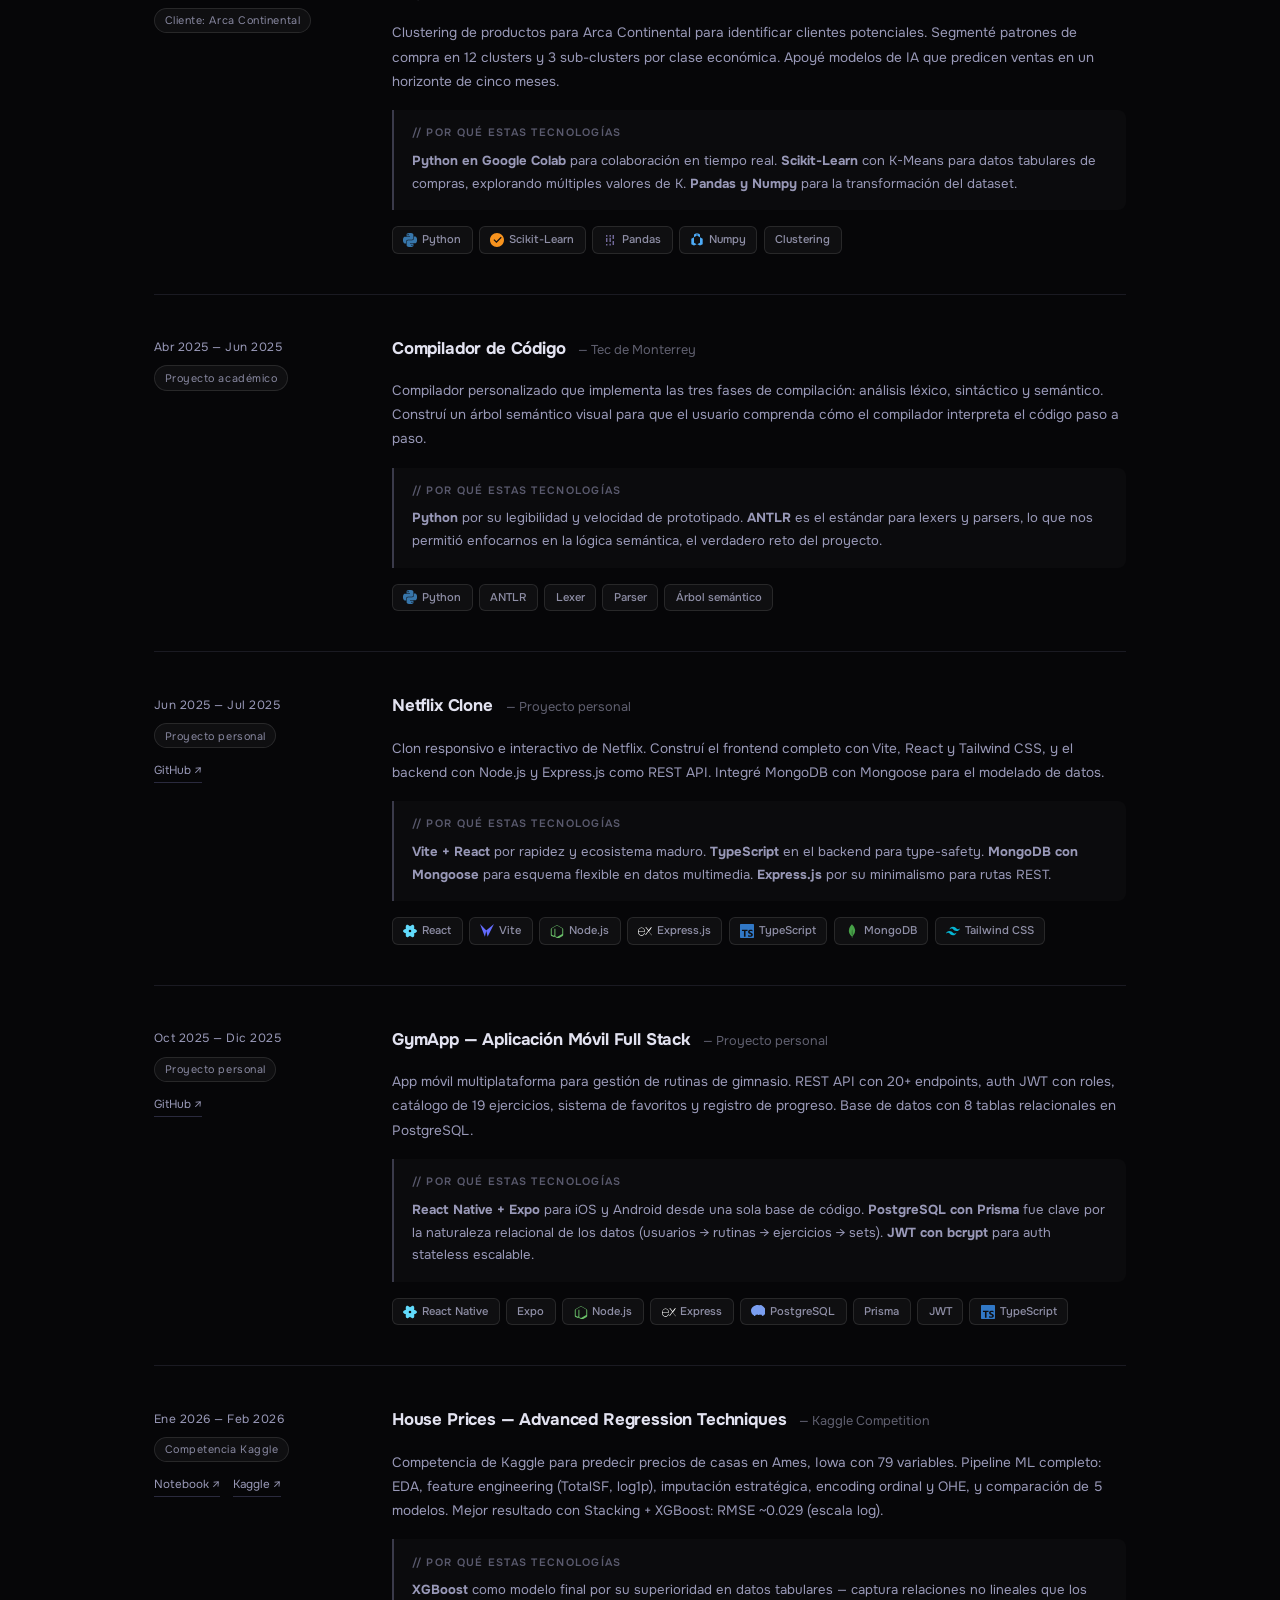
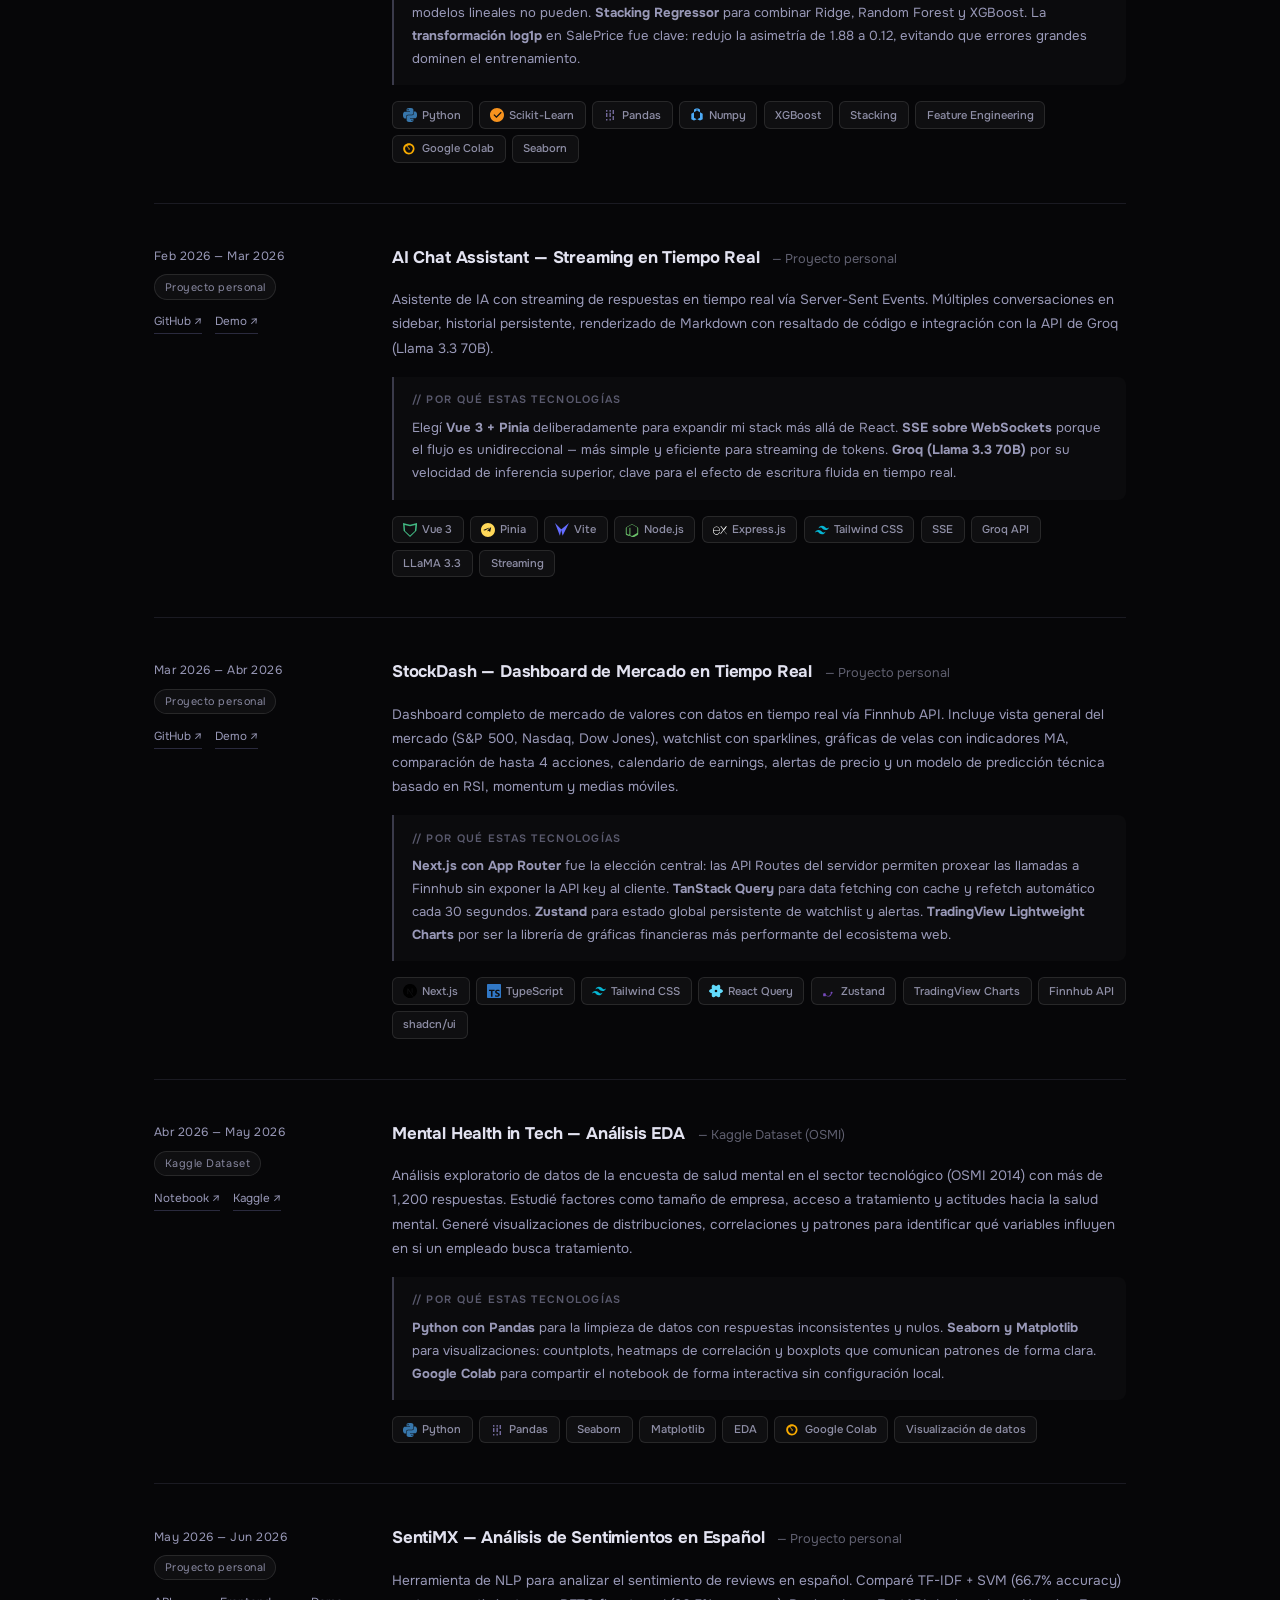
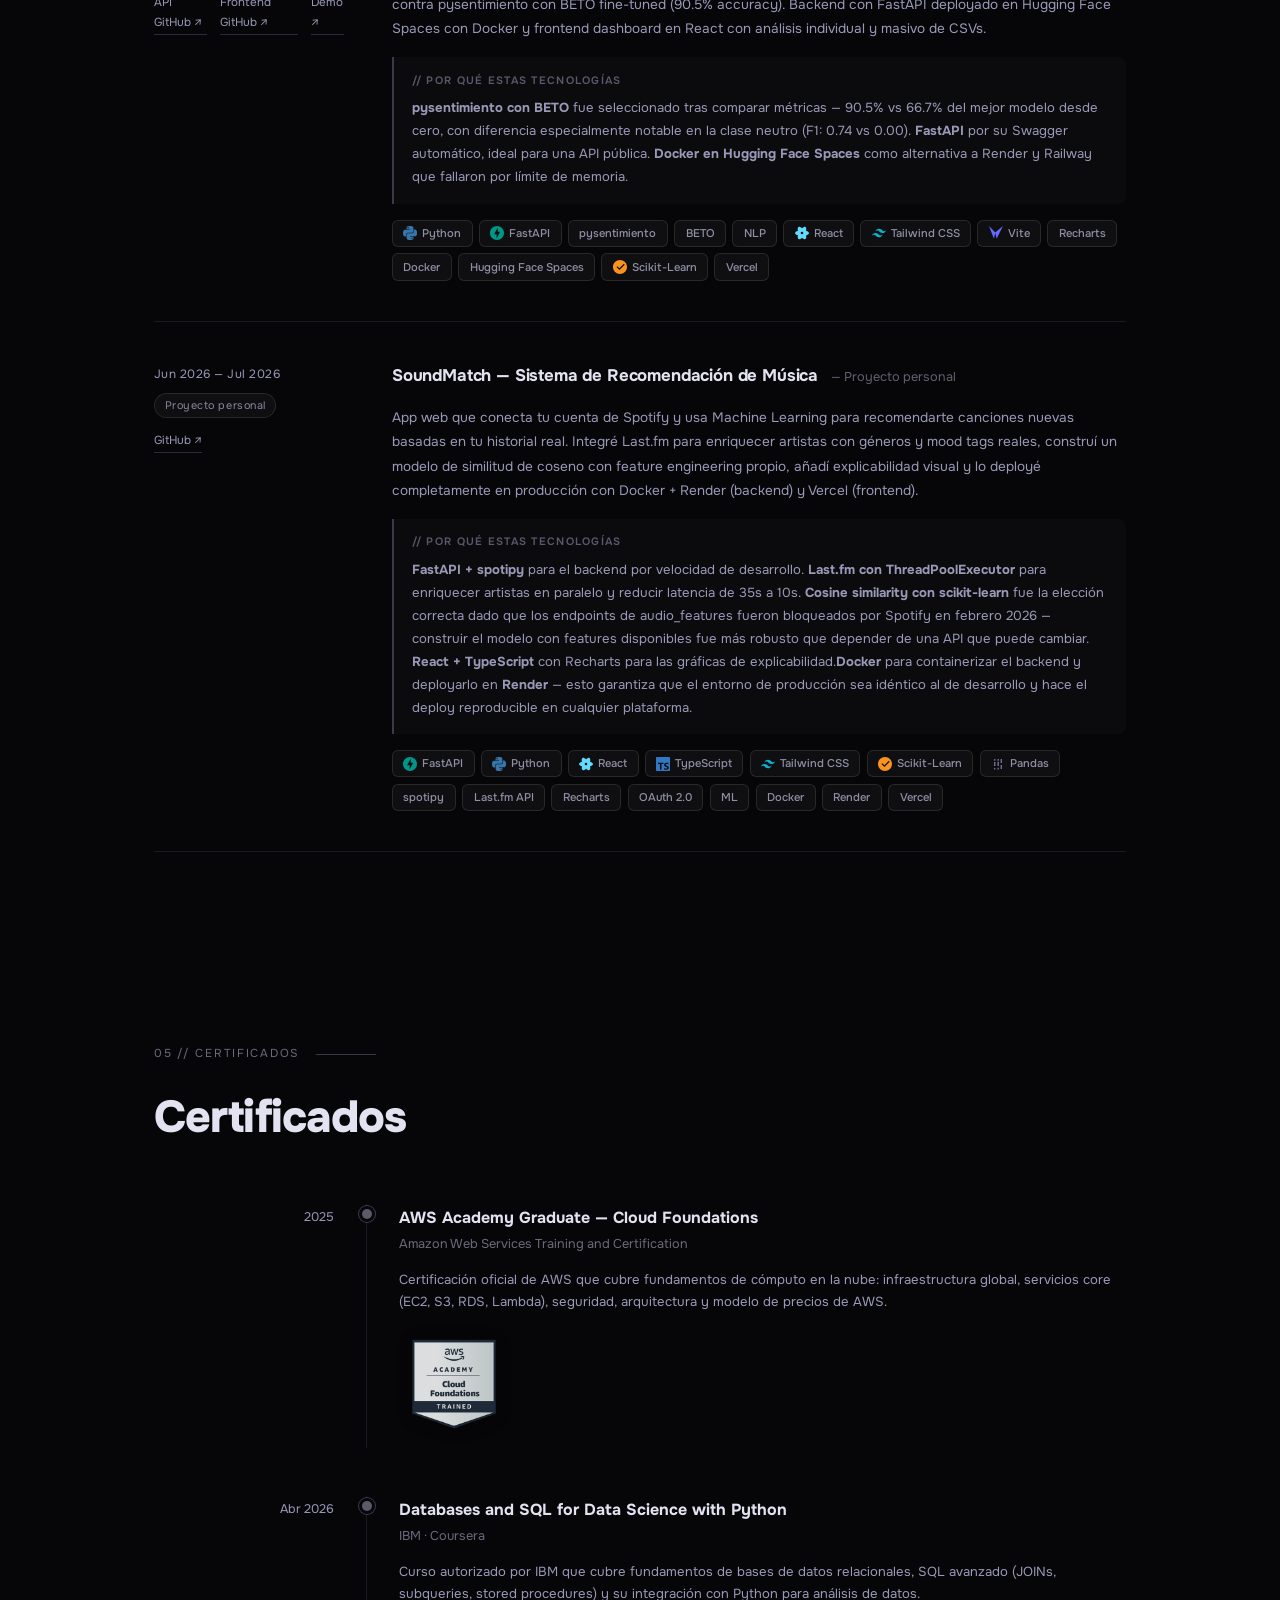
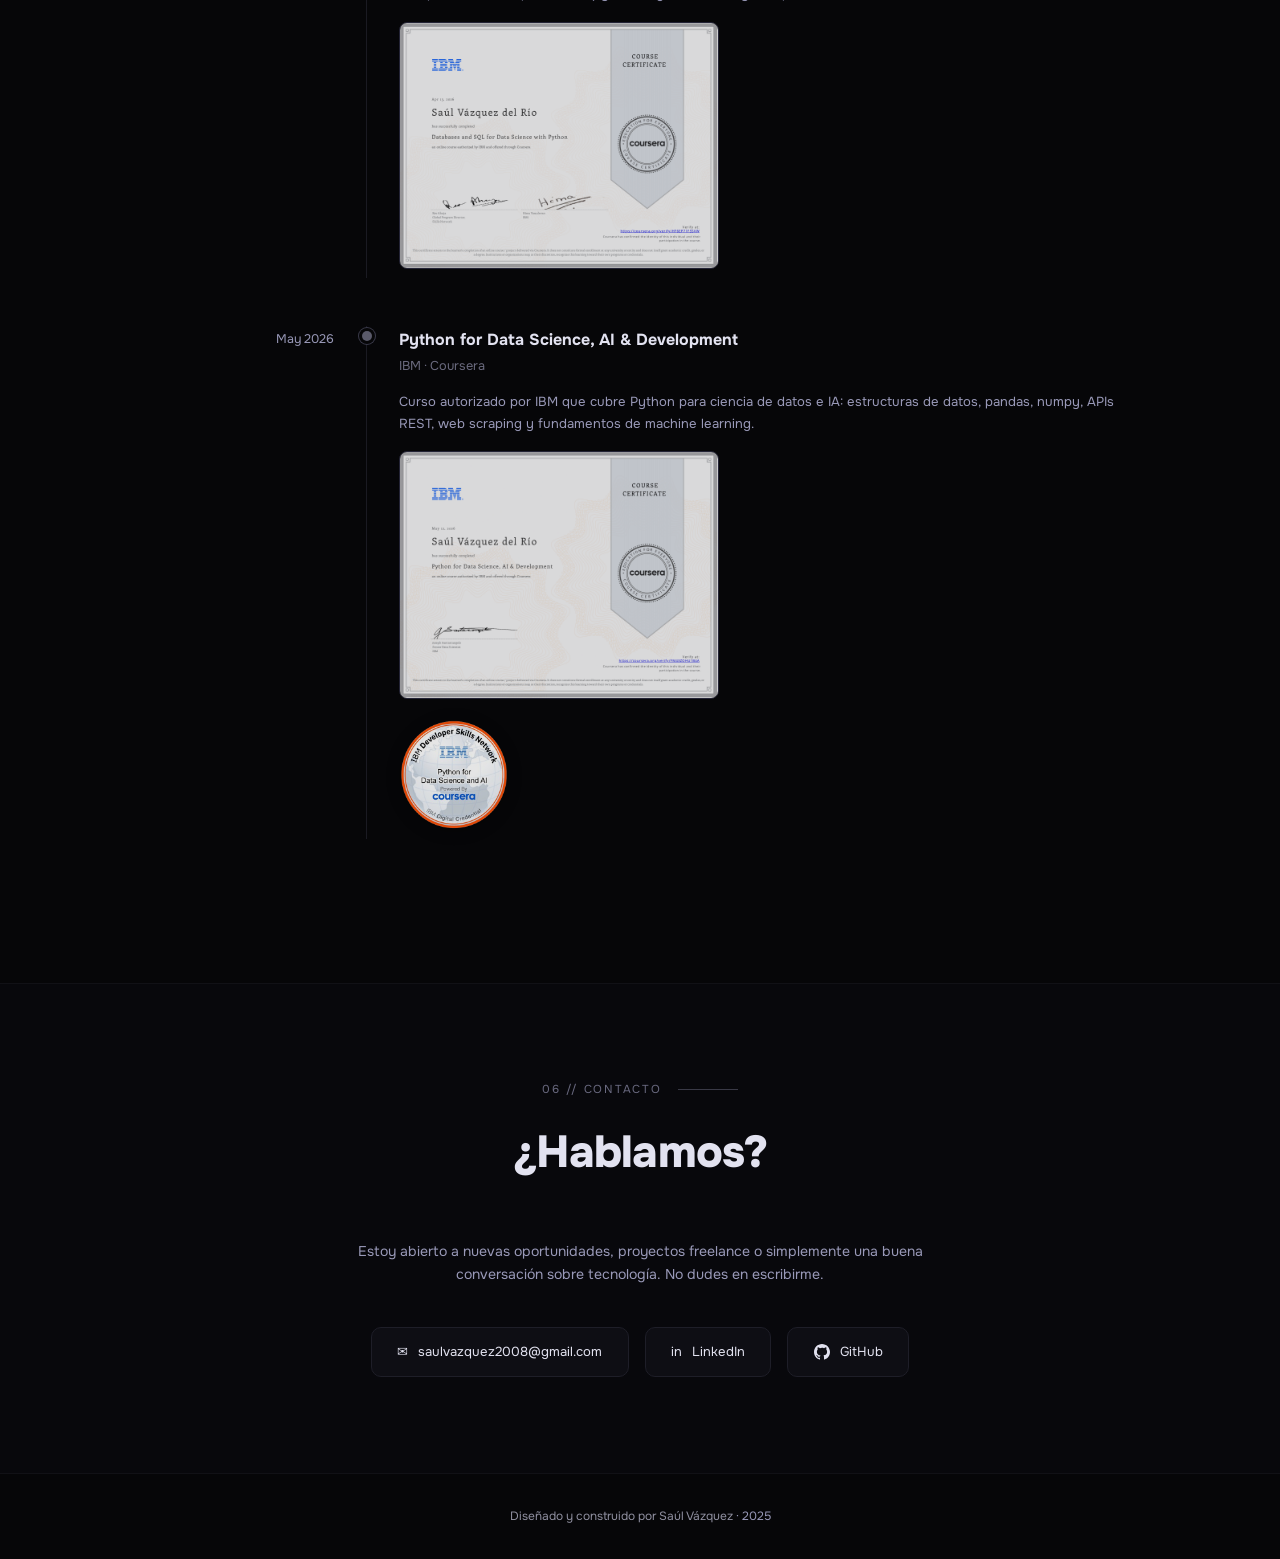
==== commit 801a51a4: "New soundmatch descriptions and tags" ====
--- a/index.html
+++ b/index.html
@@ -757,12 +757,12 @@
               <span class="cv-project-where" data-es="— Proyecto personal" data-en="— Personal project">— Proyecto personal</span>
             </div>
             <p class="cv-project-desc" data-es="App web que conecta tu cuenta de Spotify y usa Machine Learning para recomendarte canciones nuevas basadas en tu historial real. Integré la API de Last.fm para enriquecer cada artista con géneros musicales y mood tags reales (Rock, J-Pop, Indie, Chill, Agresivo), construí un modelo de similitud de coseno con feature engineering propio, y añadí explicabilidad visual que muestra por qué se recomendó cada canción. Incluye búsqueda de canciones similares, historial reciente, loading skeleton, animaciones y navegación SPA sin recarga." data-en="Web app that connects your Spotify account and uses Machine Learning to recommend new songs based on your real listening history. I integrated the Last.fm API to enrich each artist with real genre and mood tags (Rock, J-Pop, Indie, Chill, Aggressive), built a cosine similarity model with custom feature engineering, and added visual explainability showing why each song was recommended. Includes similar song search, recent history, loading skeleton, animations and SPA navigation without reloads.">
-              App web que conecta tu cuenta de Spotify y usa Machine Learning para recomendarte canciones nuevas basadas en tu historial real. Integré Last.fm para enriquecer artistas con géneros y mood tags reales, construí un modelo de similitud de coseno con feature engineering propio y añadí explicabilidad visual que muestra por qué se recomendó cada canción.
+              App web que conecta tu cuenta de Spotify y usa Machine Learning para recomendarte canciones nuevas basadas en tu historial real. Integré Last.fm para enriquecer artistas con géneros y mood tags reales, construí un modelo de similitud de coseno con feature engineering propio, añadí explicabilidad visual y lo deployé completamente en producción con Docker + Render (backend) y Vercel (frontend).
             </p>
             <div class="cv-project-reasoning">
               <div class="cv-project-reasoning-label" data-es="// Por qué estas tecnologías" data-en="// Why these technologies">// Por qué estas tecnologías</div>
               <p data-es="<strong>FastAPI + spotipy</strong> para el backend por la velocidad de desarrollo y el cliente oficial de Spotify. <strong>Last.fm API con ThreadPoolExecutor</strong> para enriquecer artistas en paralelo y reducir la latencia de 35s a 10s. El modelo de <strong>cosine similarity con scikit-learn</strong> fue la elección correcta sobre modelos más complejos: con los endpoints de audio_features bloqueados por Spotify desde febrero 2026, construir un modelo desde cero con las features disponibles fue más efectivo que depender de una API que puede cambiar. <strong>React + TypeScript</strong> para el frontend con Recharts para las gráficas de explicabilidad — la única librería con BarChart horizontal que renderiza bien en dark mode." data-en="<strong>FastAPI + spotipy</strong> for the backend for development speed and the official Spotify client. <strong>Last.fm API with ThreadPoolExecutor</strong> to enrich artists in parallel and reduce latency from 35s to 10s. The <strong>cosine similarity model with scikit-learn</strong> was the right choice over more complex models: with audio_features endpoints blocked by Spotify since February 2026, building a model from scratch with available features was more effective than depending on an API that can change. <strong>React + TypeScript</strong> for the frontend with Recharts for explainability charts — the only library with horizontal BarChart that renders well in dark mode.">
-                <strong>FastAPI + spotipy</strong> para el backend por velocidad de desarrollo. <strong>Last.fm con ThreadPoolExecutor</strong> para enriquecer artistas en paralelo y reducir latencia de 35s a 10s. <strong>Cosine similarity con scikit-learn</strong> fue la elección correcta dado que los endpoints de audio_features fueron bloqueados por Spotify en febrero 2026 — construir el modelo con features disponibles fue más robusto que depender de una API que puede cambiar. <strong>React + TypeScript</strong> con Recharts para las gráficas de explicabilidad.
+                <strong>FastAPI + spotipy</strong> para el backend por velocidad de desarrollo. <strong>Last.fm con ThreadPoolExecutor</strong> para enriquecer artistas en paralelo y reducir latencia de 35s a 10s. <strong>Cosine similarity con scikit-learn</strong> fue la elección correcta dado que los endpoints de audio_features fueron bloqueados por Spotify en febrero 2026 — construir el modelo con features disponibles fue más robusto que depender de una API que puede cambiar. <strong>React + TypeScript</strong> con Recharts para las gráficas de explicabilidad.<strong>Docker</strong> para containerizar el backend y deployarlo en <strong>Render</strong> — esto garantiza que el entorno de producción sea idéntico al de desarrollo y hace el deploy reproducible en cualquier plataforma.
               </p>
             </div>
             <div class="cv-project-tags">
@@ -778,6 +778,9 @@
               <span class="tag">Recharts</span>
               <span class="tag">OAuth 2.0</span>
               <span class="tag">ML</span>
+              <span class="tag">Docker</span>
+              <span class="tag">Render</span>
+              <span class="tag">Vercel</span>
             </div>
           </div>
         </div>
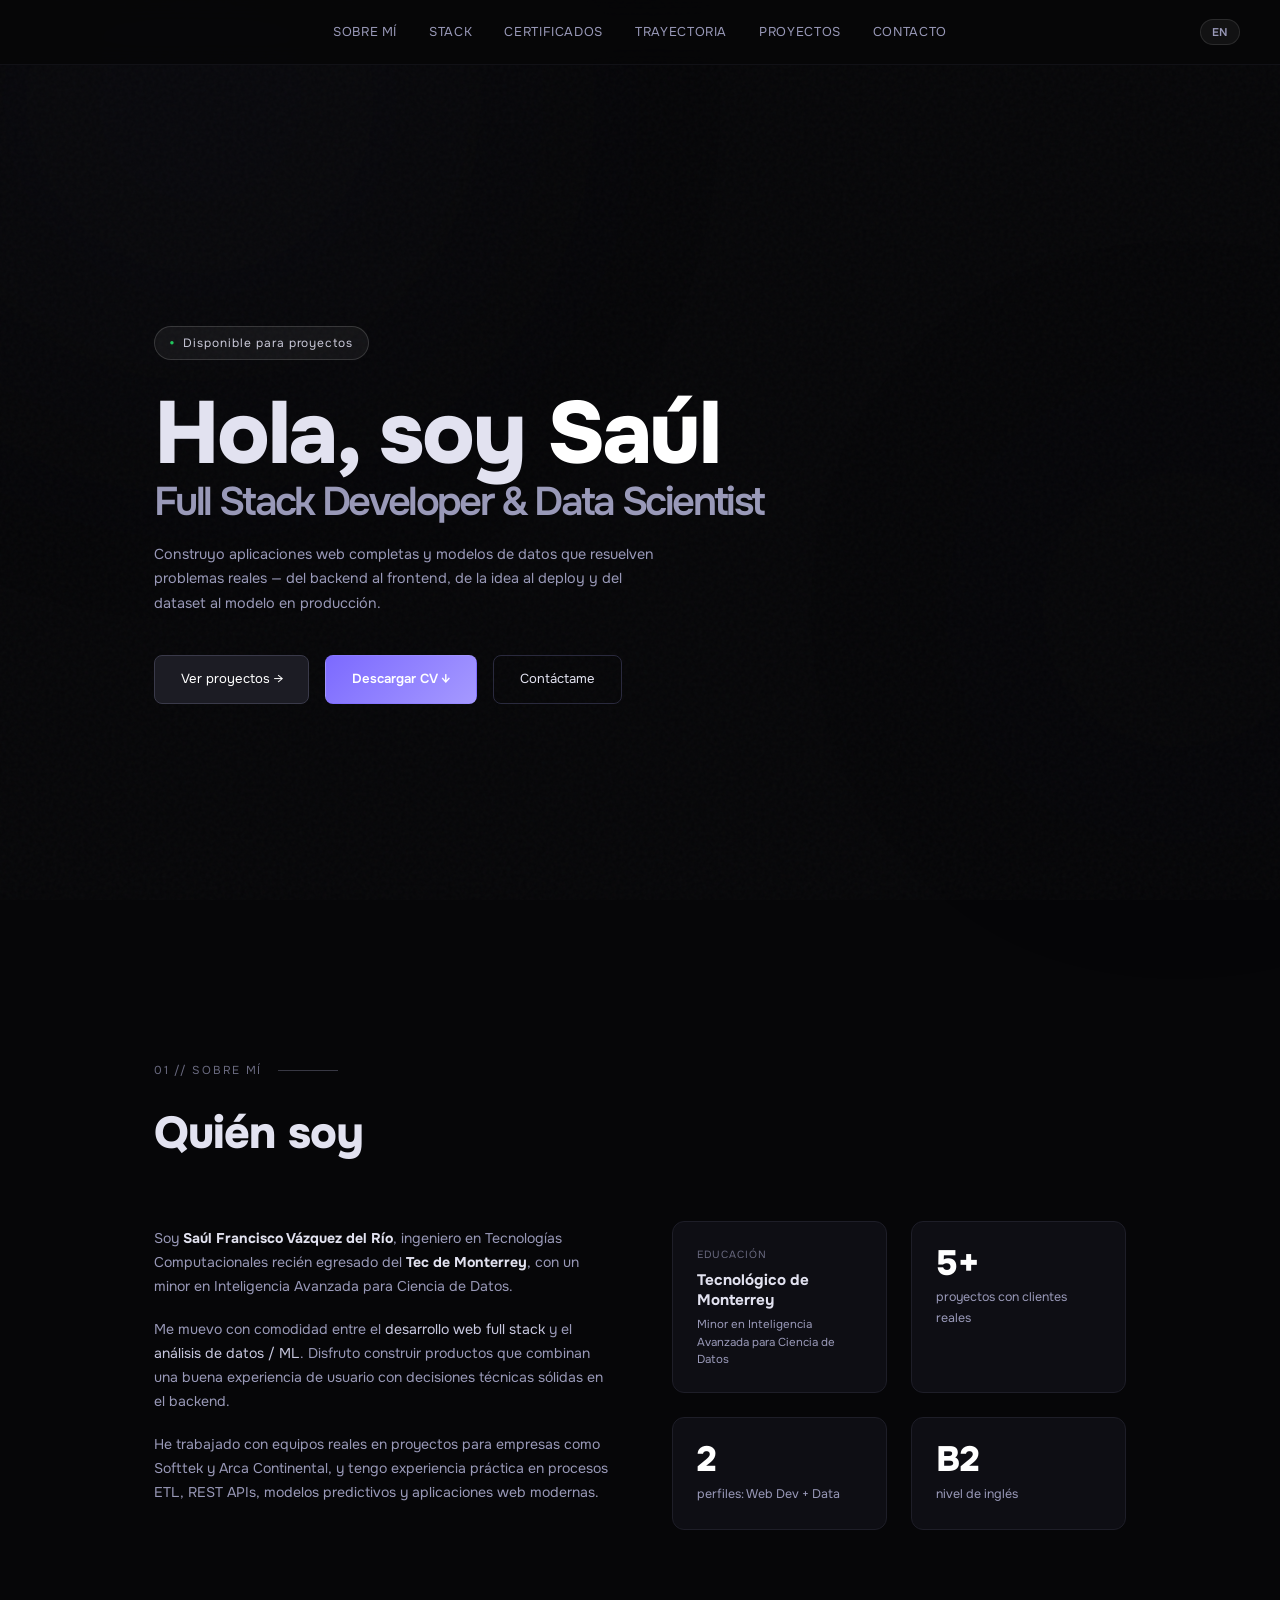
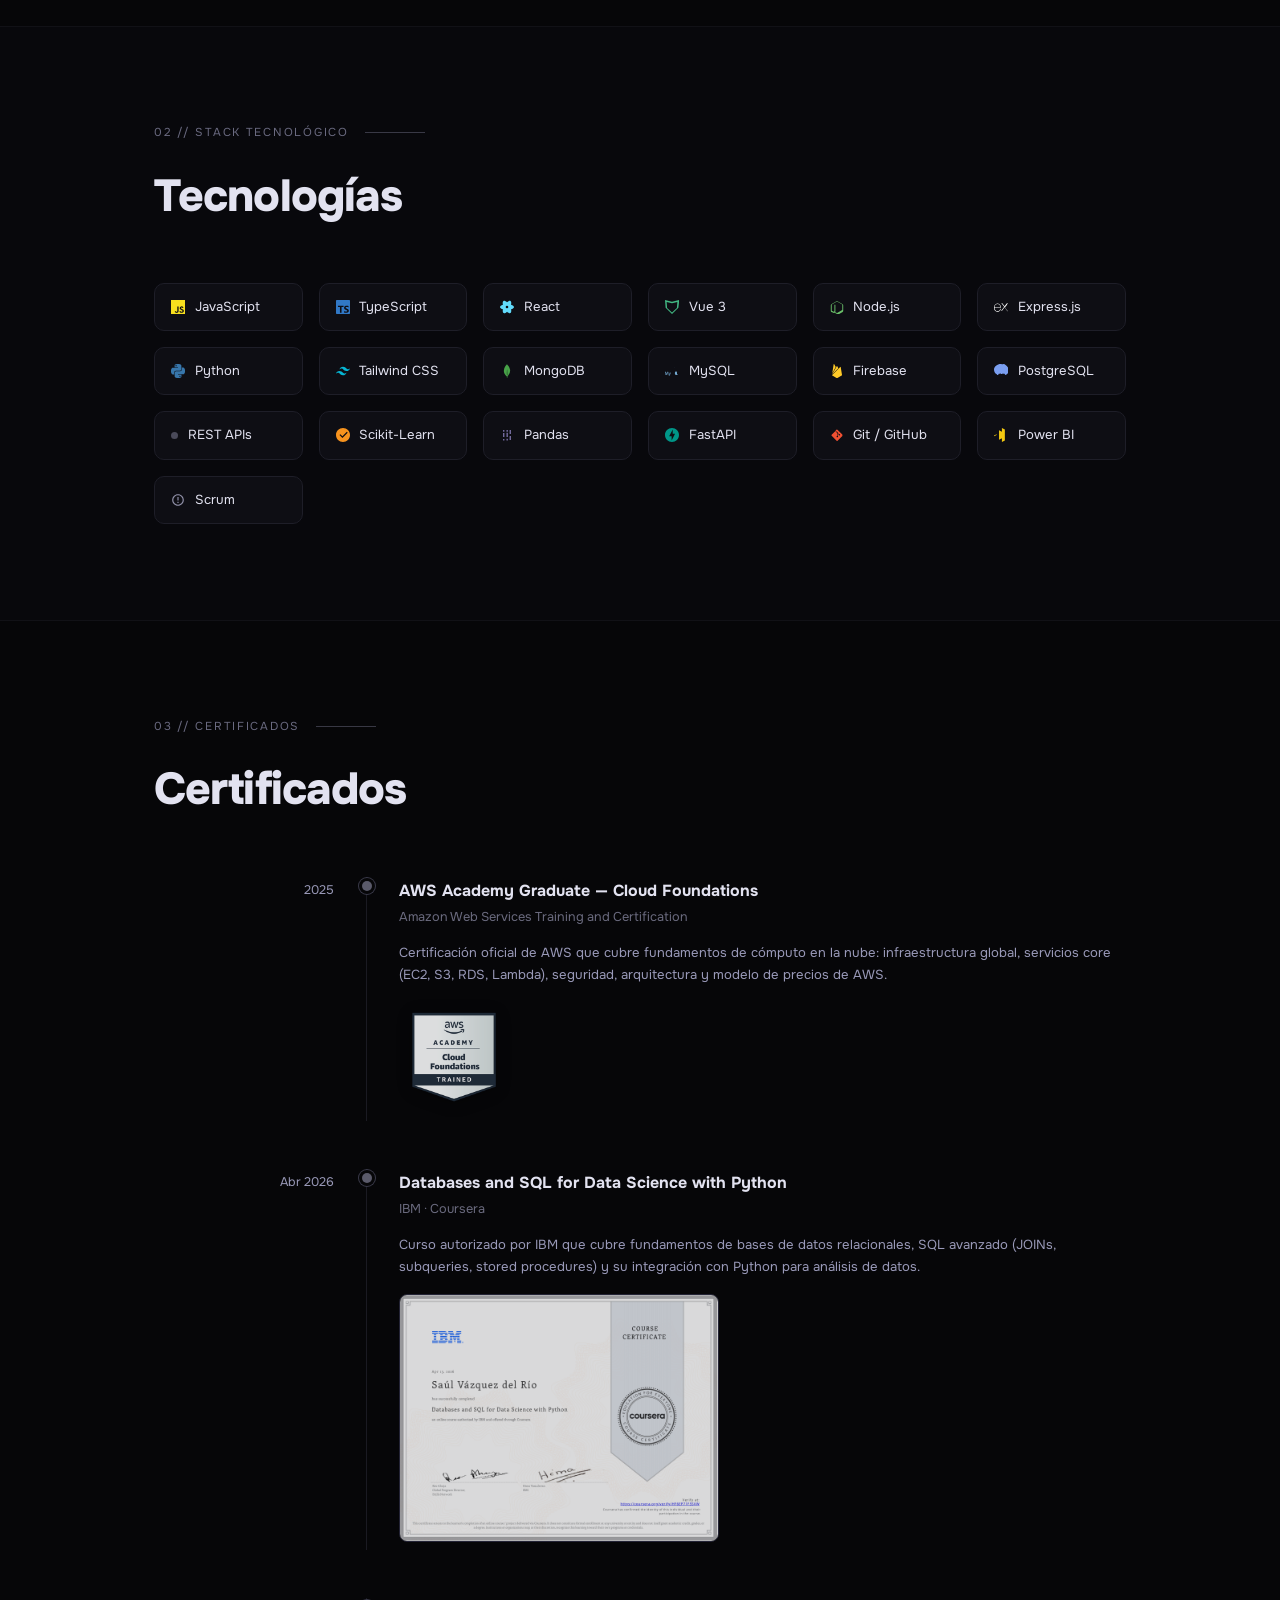
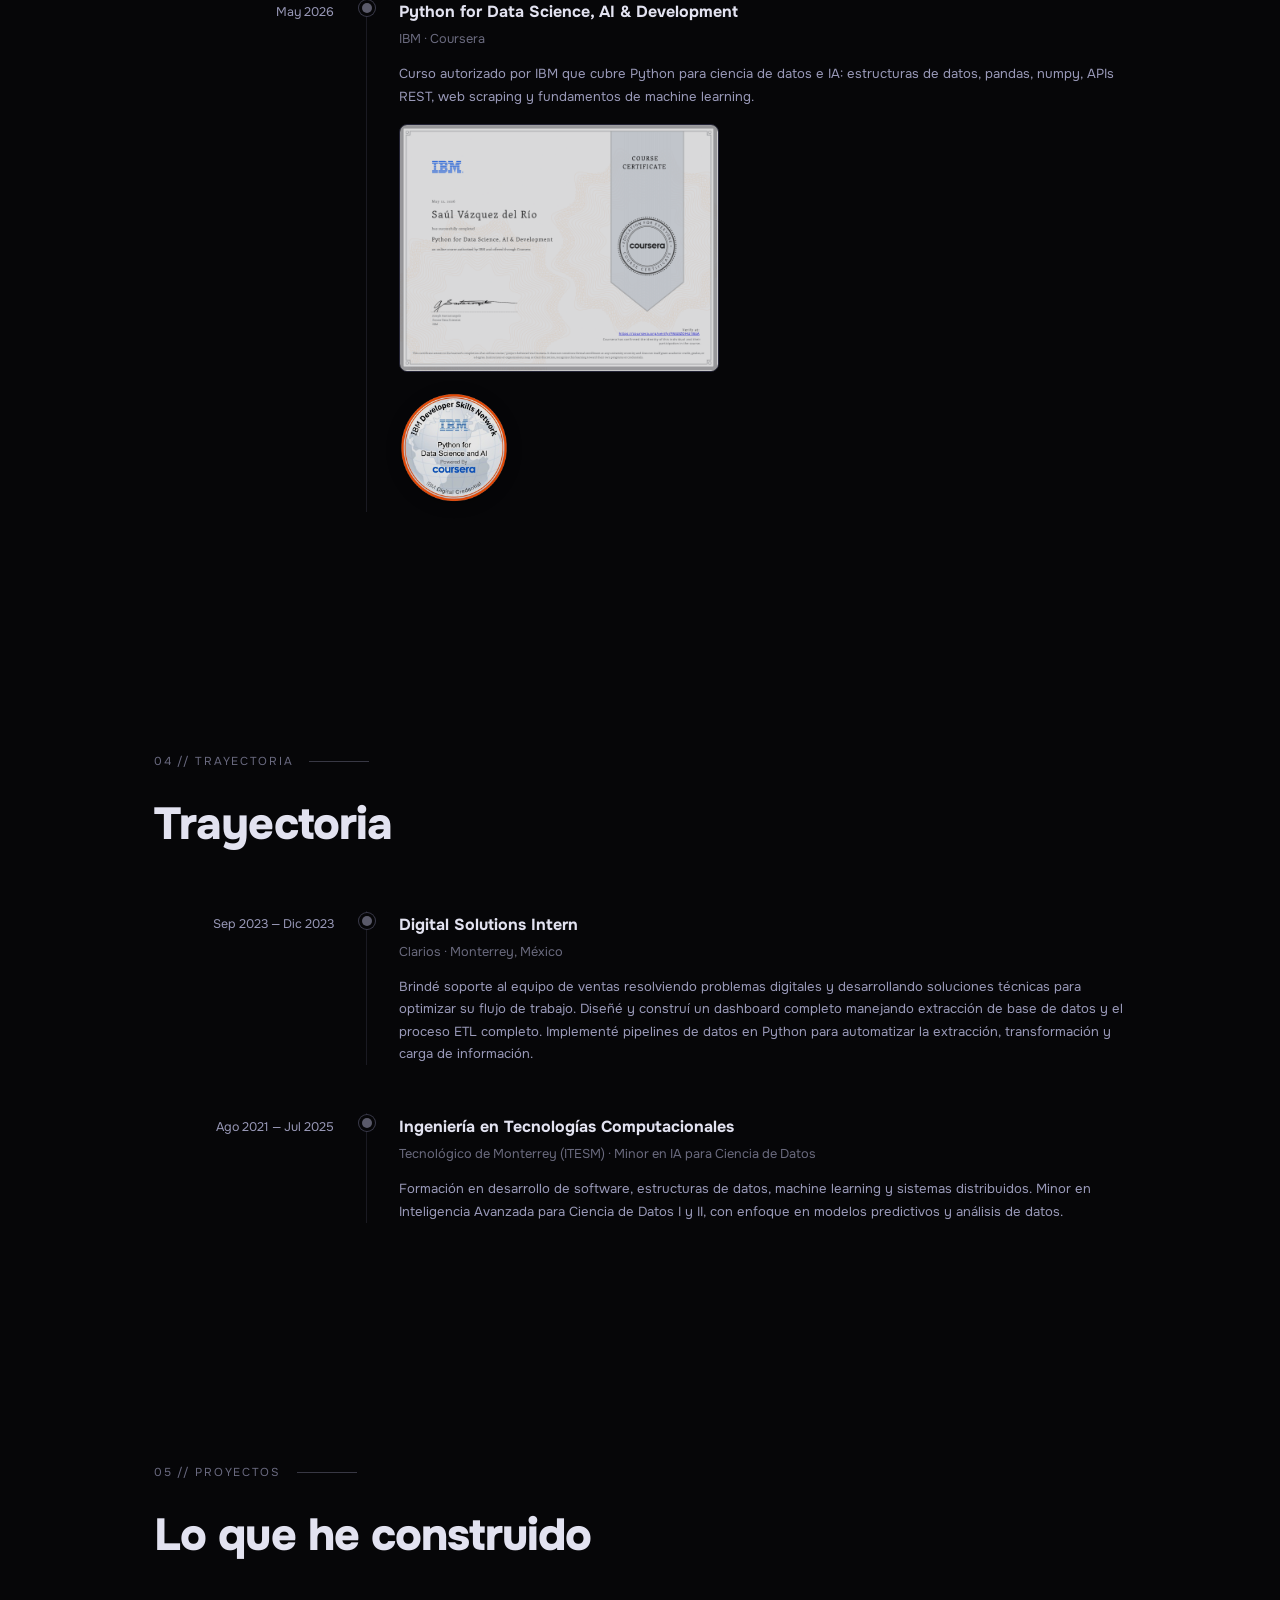
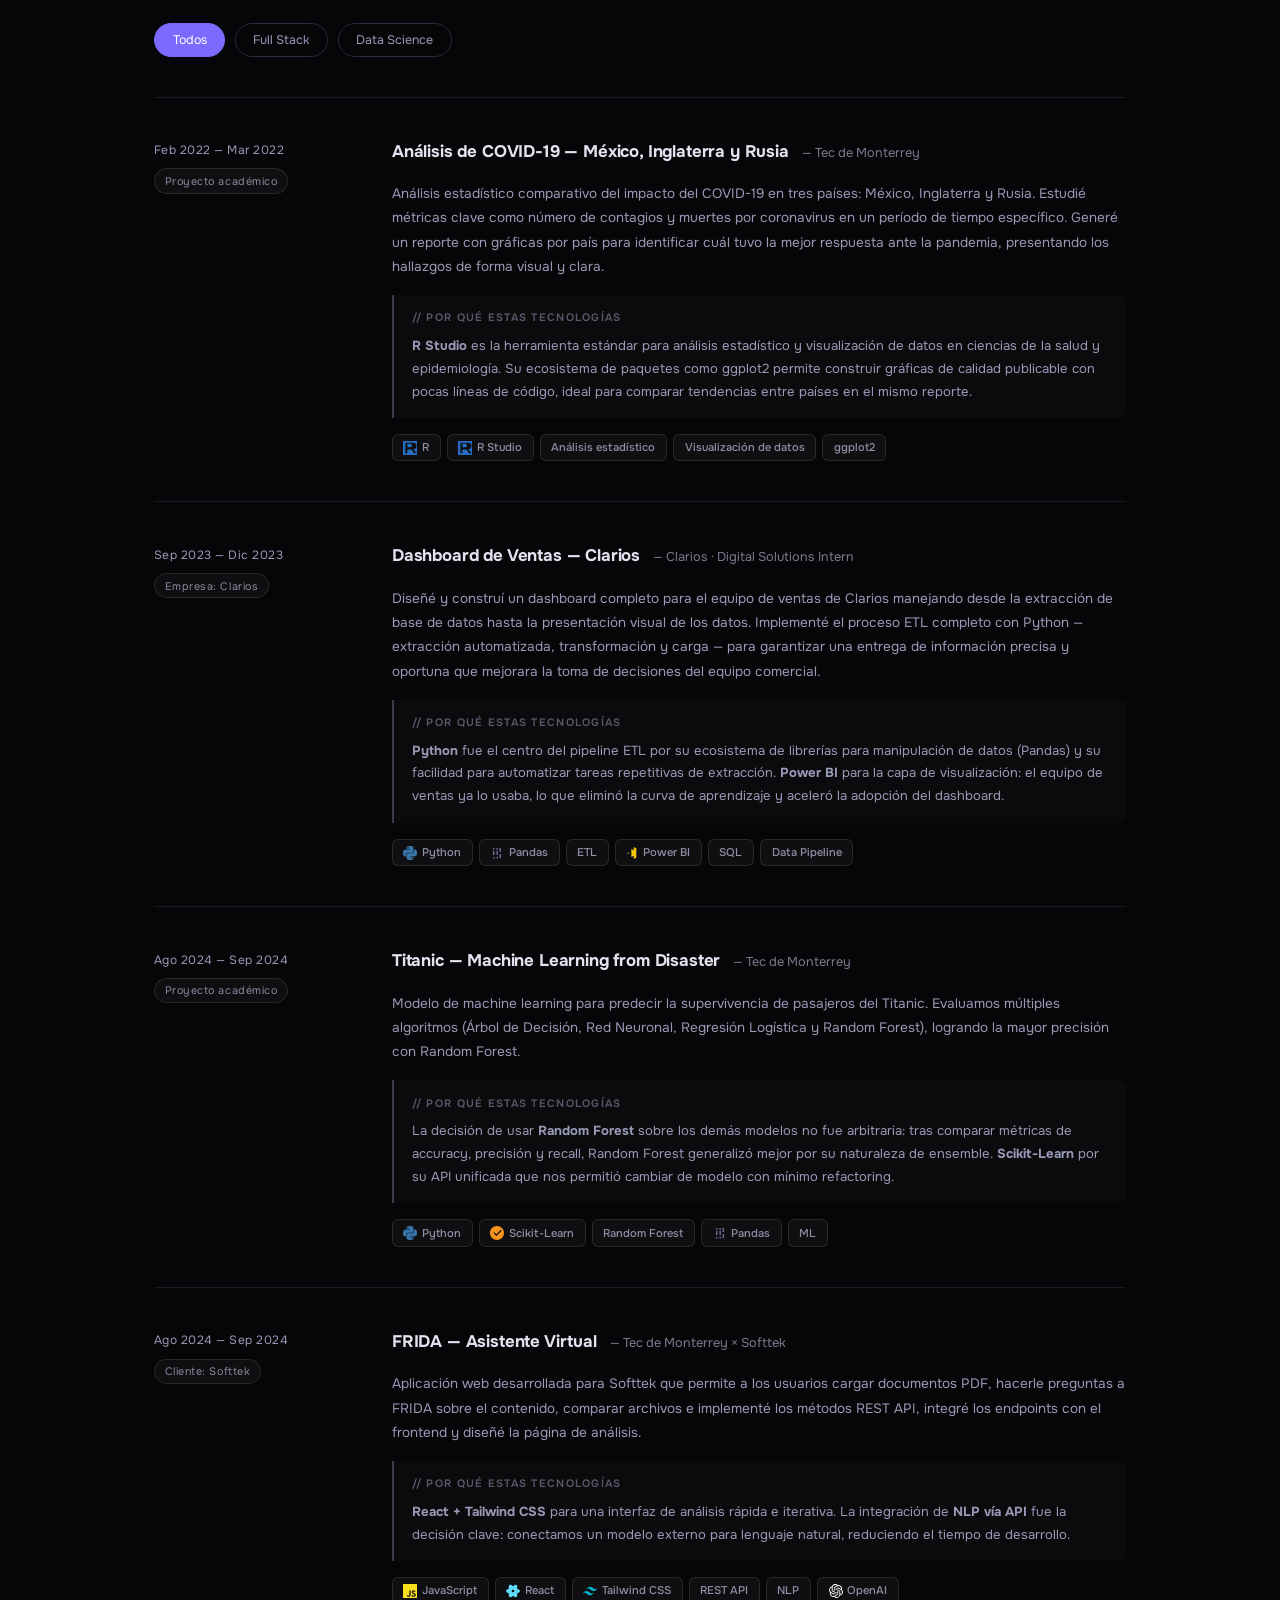
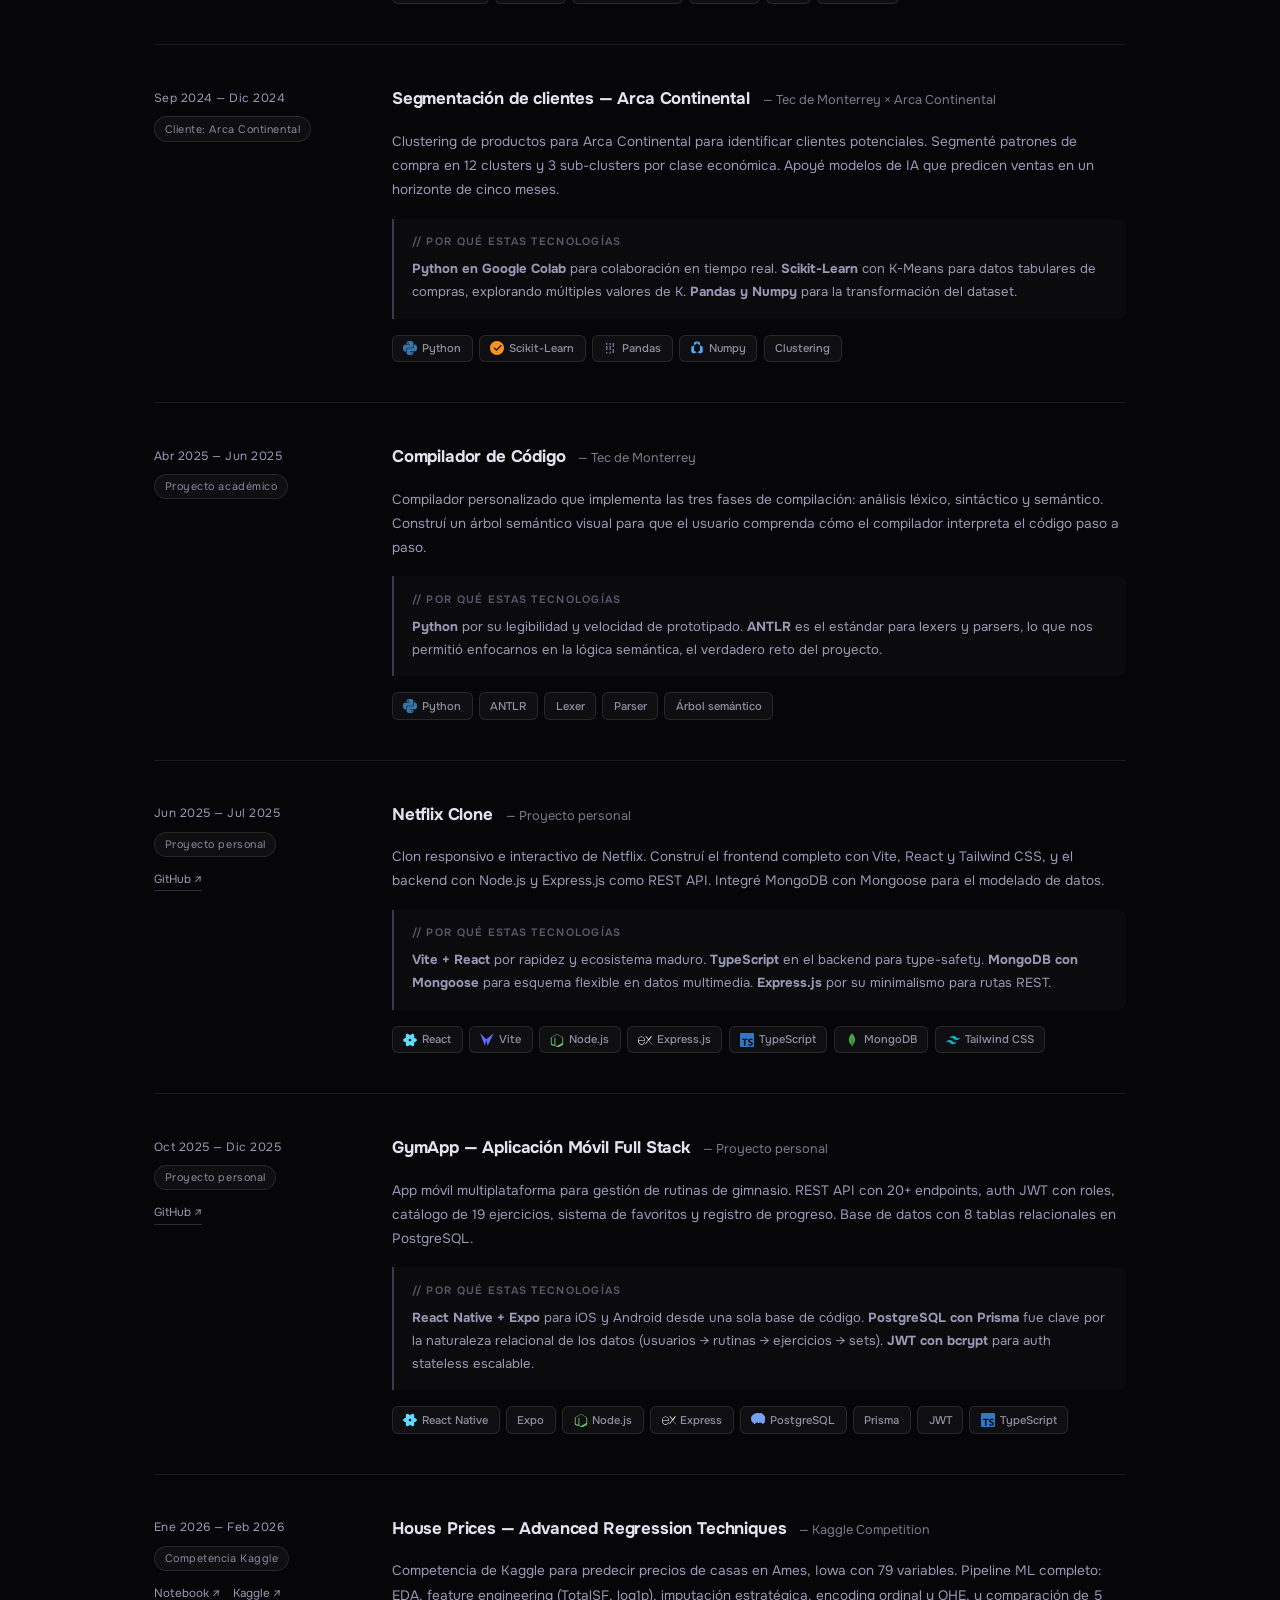
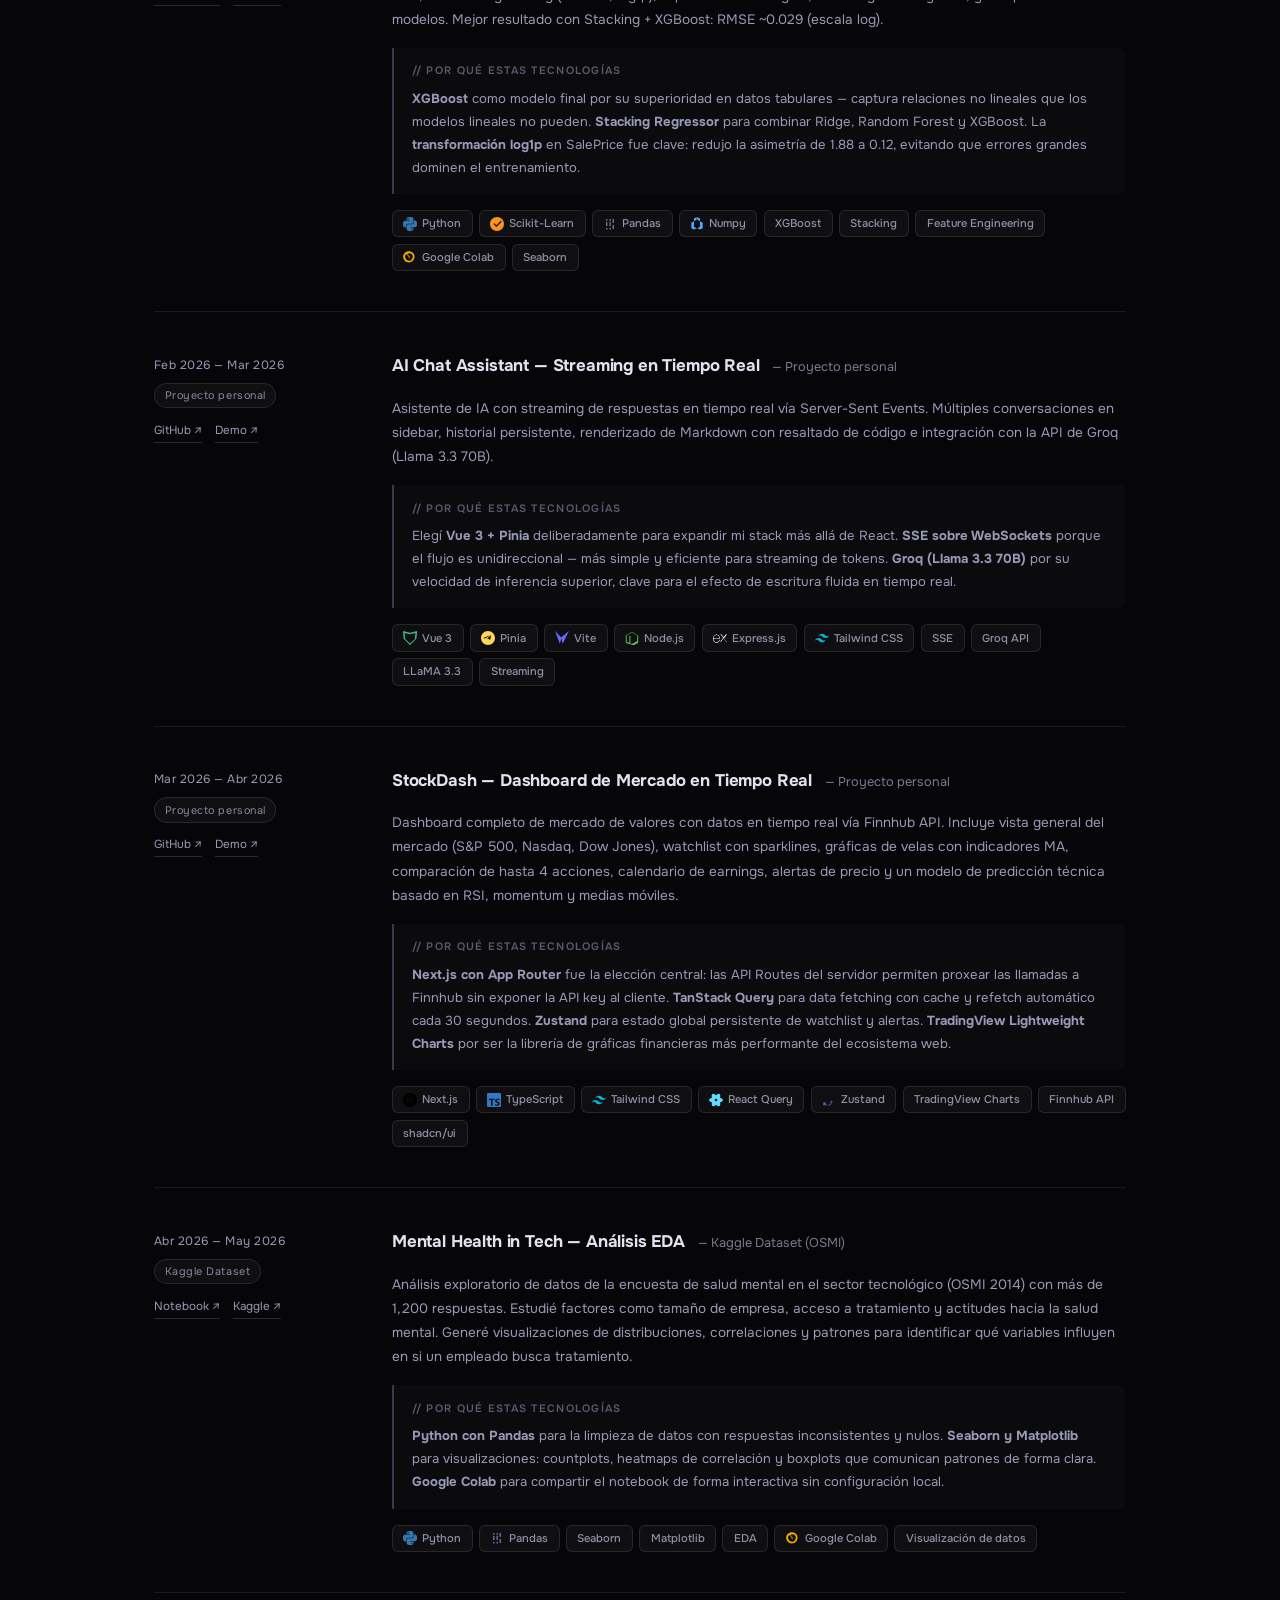
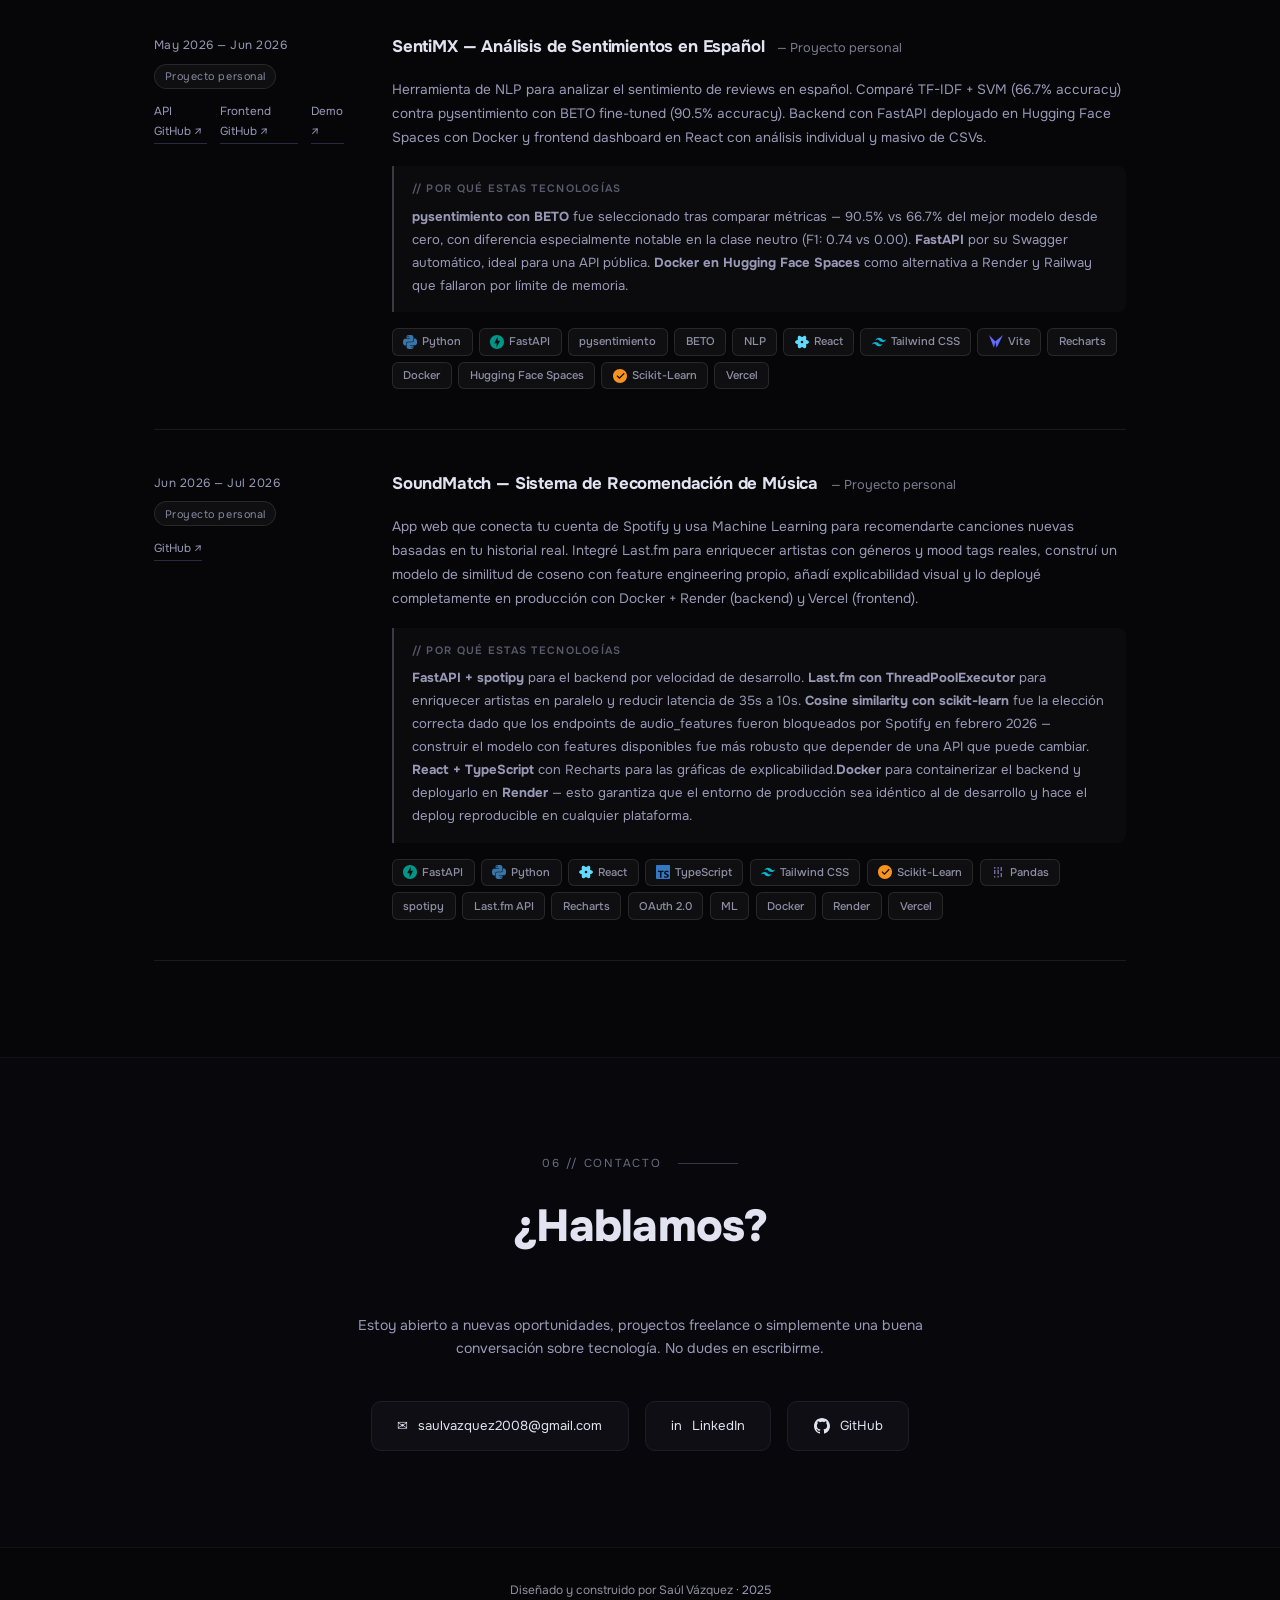
==== commit 51bd1063: "Restructuracion de todo el portafolio con codex" ====
--- a/index.html
+++ b/index.html
@@ -1,778 +1,738 @@
 <!DOCTYPE html>
 <html lang="es">
-<head>
-  <meta charset="UTF-8" />
-  <meta name="viewport" content="width=device-width, initial-scale=1.0"/>
-  <title>Saúl Vázquez — Full Stack Developer</title>
-  <link href="https://fonts.googleapis.com/css2?family=Onest:wght@300;400;500;600;700;800;900&display=swap" rel="stylesheet"/>
-  <link rel="stylesheet" href="https://unpkg.com/aos@2.3.4/dist/aos.css"/>
-  <style>
-    *, *::before, *::after { box-sizing: border-box; margin: 0; padding: 0; }
-    :root {
-      --bg: #0a0a0f; --surface: #111118; --border: #2a2a3e;
-      --accent: #7c6aff; --accent2: #a599ff; --text: #e2e2f0;
-      --muted: #9999b8; --card: #13131f;
-    }
-    html { scroll-behavior: smooth; }
-    body { background: #060608; color: #e2e2f0; font-family: 'Onest', sans-serif; font-size: 15px; line-height: 1.7; overflow-x: hidden; }
-    body::before { content: ''; position: fixed; inset: 0; background-image: url("data:image/svg+xml,%3Csvg viewBox='0 0 256 256' xmlns='http://www.w3.org/2000/svg'%3E%3Cfilter id='noise'%3E%3CfeTurbulence type='fractalNoise' baseFrequency='0.9' numOctaves='4' stitchTiles='stitch'/%3E%3C/filter%3E%3Crect width='100%25' height='100%25' filter='url(%23noise)' opacity='0.03'/%3E%3C/svg%3E"); pointer-events: none; z-index: 0; }
-    .glow-orb { position: fixed; border-radius: 50%; filter: blur(140px); pointer-events: none; z-index: 0; opacity: 0.06; }
-    .glow-orb-1 { width: 600px; height: 600px; background: #4a4a6a; top: -200px; left: -100px; }
-    .glow-orb-2 { width: 400px; height: 400px; background: #3a3a5a; bottom: 10%; right: -100px; opacity: 0.04; }
-    nav { position: fixed; top: 0; left: 0; right: 0; z-index: 100; display: flex; justify-content: center; align-items: center; padding: 1.2rem 4rem; background: rgba(6,6,8,0.85); backdrop-filter: blur(12px); border-bottom: 1px solid #111116; position: relative; }
-    .nav-links { display: flex; gap: 2rem; list-style: none; }
-    .nav-links a { color: #9999b8; text-decoration: none; font-size: 0.8rem; letter-spacing: 0.05em; text-transform: uppercase; transition: color 0.2s; }
-    .nav-links a:hover { color: #ffffff; }
-    section { position: relative; z-index: 1; }
-    #hero { min-height: 100vh; display: flex; align-items: center; padding: 0 4rem; max-width: 1100px; margin: 0 auto; }
-    .hero-content { animation: fadeUp 0.9s ease both; }
-    .hero-tag { display: inline-flex; align-items: center; gap: 0.5rem; background: rgba(255,255,255,0.05); border: 1px solid rgba(255,255,255,0.15); color: #c8c8d8; font-size: 0.75rem; padding: 0.35rem 0.9rem; border-radius: 999px; margin-bottom: 1.8rem; letter-spacing: 0.08em; }
-    .hero-tag::before { content: '●'; font-size: 0.5rem; animation: pulse 2s infinite; }
-    h1 { font-family: 'Onest', sans-serif; font-size: clamp(3rem, 7vw, 5.5rem); font-weight: 800; line-height: 1.05; letter-spacing: -0.03em; margin-bottom: 1.2rem; }
-    h1 .name-accent { color: #ffffff; }
-    h1 .role-line { display: block; color: #9999b8; font-size: clamp(1.5rem, 3.5vw, 2.5rem); font-weight: 600; }
-    .hero-desc { color: #9999b8; max-width: 520px; margin-bottom: 2.5rem; font-size: 0.9rem; }
-    .hero-cta { display: flex; gap: 1rem; flex-wrap: wrap; }
-    .btn { display: inline-flex; align-items: center; gap: 0.5rem; padding: 0.75rem 1.6rem; border-radius: 8px; font-family: 'Onest', sans-serif; font-size: 0.82rem; text-decoration: none; transition: all 0.25s; cursor: pointer; border: none; }
-    .btn-primary { background: #1c1c24; color: #fff; border: 1px solid #3a3a4a; }
-    .btn-primary:hover { background: #252530; border-color: #ffffff; transform: translateY(-2px); box-shadow: 0 8px 30px rgba(0,0,0,0.5); }
-    .btn-ghost { background: transparent; color: #e2e2f0; border: 1px solid #2a2a3e; }
-    .btn-ghost:hover { border-color: #7c6aff; color: #7c6aff; transform: translateY(-2px); }
-    .section-wrap { max-width: 1100px; margin: 0 auto; padding: 6rem 4rem; }
-    .section-label { display: flex; align-items: center; gap: 1rem; color: #6a6a80; font-size: 0.72rem; letter-spacing: 0.15em; text-transform: uppercase; margin-bottom: 1rem; }
-    .section-label::after { content: ''; flex: 1; max-width: 60px; height: 1px; background: #6a6a80; opacity: 0.5; }
-    h2 { font-family: 'Onest', sans-serif; font-size: clamp(1.8rem, 4vw, 2.8rem); font-weight: 800; letter-spacing: -0.02em; margin-bottom: 3rem; color: #e2e2f0; }
-    .about-grid { display: grid; grid-template-columns: 1fr 1fr; gap: 4rem; align-items: center; }
-    .about-text p { color: #9999b8; margin-bottom: 1.2rem; font-size: 0.88rem; }
-    .about-text p strong { color: #e2e2f0; }
-    .about-stats { display: grid; grid-template-columns: 1fr 1fr; gap: 1.5rem; }
-    .stat-card { background: #0e0e14; border: 1px solid #1e1e28; border-radius: 12px; padding: 1.5rem; transition: border-color 0.2s; }
-    .stat-card:hover { border-color: #4a4a5a; }
-    .stat-number { font-family: 'Onest', sans-serif; font-size: 2.2rem; font-weight: 800; color: #ffffff; line-height: 1; margin-bottom: 0.4rem; }
-    .stat-desc { color: #9999b8; font-size: 0.78rem; }
-    #skills { background: #08080c; border-top: 1px solid #111116; border-bottom: 1px solid #111116; }
-    .skills-grid { display: grid; grid-template-columns: repeat(auto-fill, minmax(140px, 1fr)); gap: 1rem; }
-    .skill-chip { display: flex; align-items: center; gap: 0.6rem; background: #0e0e14; border: 1px solid #1e1e28; border-radius: 10px; padding: 0.75rem 1rem; font-size: 0.82rem; color: #e2e2f0; transition: all 0.2s; cursor: default; }
-    .skill-chip:hover { border-color: #9090a8; color: #e2e2f0; transform: translateY(-2px); }
-    .skill-dot { width: 7px; height: 7px; border-radius: 50%; background: #4a4a5a; flex-shrink: 0; }
-    .projects-list { display: flex; flex-direction: column; }
-    .cv-project { display: grid; grid-template-columns: 190px 1fr; gap: 0 3rem; padding: 2.5rem 0; border-bottom: 1px solid #1a1a22; transition: background 0.2s; }
-    .cv-project:first-child { border-top: 1px solid #1a1a22; }
-    .cv-project:hover { background: rgba(255,255,255,0.02); }
-    .cv-project-meta { display: flex; flex-direction: column; gap: 0.5rem; padding-top: 0.15rem; }
-    .cv-project-period { font-size: 0.75rem; color: #9999b8; letter-spacing: 0.04em; }
-    .cv-project-type { display: inline-block; font-size: 0.68rem; color: #8888a0; background: rgba(255,255,255,0.04); border: 1px solid rgba(255,255,255,0.1); padding: 0.15rem 0.6rem; border-radius: 999px; letter-spacing: 0.05em; width: fit-content; }
-    .cv-project-links { display: flex; gap: 0.8rem; margin-top: 0.3rem; }
-    .cv-project-link { font-size: 0.73rem; color: #9999b8; text-decoration: none; border-bottom: 1px solid #2a2a3e; padding-bottom: 1px; transition: color 0.2s, border-color 0.2s; }
-    .cv-project-link:hover { color: #e2e2f0; border-color: #5a5a6a; }
-    .cv-project-body { display: flex; flex-direction: column; gap: 1rem; }
-    .cv-project-header { display: flex; align-items: baseline; gap: 0.8rem; flex-wrap: wrap; }
-    .cv-project-title { font-size: 1.05rem; font-weight: 700; color: #e2e2f0; letter-spacing: -0.01em; }
-    .cv-project-where { font-size: 0.8rem; color: #606070; }
-    .cv-project-desc { color: #9999b8; font-size: 0.85rem; line-height: 1.78; }
-    .cv-project-reasoning { background: rgba(255,255,255,0.025); border-left: 2px solid #3a3a4a; padding: 0.9rem 1.1rem; border-radius: 0 8px 8px 0; }
-    .cv-project-reasoning-label { font-size: 0.67rem; color: #5a5a6e; letter-spacing: 0.12em; text-transform: uppercase; margin-bottom: 0.45rem; font-weight: 600; }
-    .cv-project-reasoning p { color: #9999b8; font-size: 0.82rem; line-height: 1.75; }
-    .cv-project-tags { display: flex; flex-wrap: wrap; gap: 0.4rem; }
-    .tag { background: rgba(255,255,255,0.04); border: 1px solid rgba(255,255,255,0.1); color: #9090a8; font-size: 0.7rem; padding: 0.2rem 0.65rem; border-radius: 6px; font-weight: 500; }
-    @media (max-width: 500px) { .cv-project { grid-template-columns: 1fr; gap: 1rem; } }
-    .timeline { display: flex; flex-direction: column; gap: 0; }
-    .timeline-item { display: grid; grid-template-columns: 180px 1px 1fr; gap: 0 2rem; padding-bottom: 3rem; }
-    .timeline-date { text-align: right; color: #9999b8; font-size: 0.78rem; padding-top: 0.2rem; }
-    .timeline-line { position: relative; background: #1a1a22; width: 1px; }
-    .timeline-dot { position: absolute; top: 0.3rem; left: 50%; transform: translateX(-50%); width: 10px; height: 10px; border-radius: 50%; background: #5a5a6a; box-shadow: 0 0 0 3px #060608, 0 0 0 4px #3a3a4a; }
-    .timeline-content { padding-top: 0; }
-    .exp-role { font-family: 'Onest', sans-serif; font-size: 1rem; font-weight: 700; color: #e2e2f0; margin-bottom: 0.2rem; }
-    .exp-company { color: #6a6a7e; font-size: 0.8rem; margin-bottom: 0.8rem; }
-    .exp-desc { color: #9999b8; font-size: 0.82rem; }
-    #contact { background: #08080c; border-top: 1px solid #111116; }
-    .contact-inner { text-align: center; max-width: 600px; margin: 0 auto; }
-    .contact-inner p { color: #9999b8; font-size: 0.88rem; margin-bottom: 2.5rem; }
-    .contact-links { display: flex; justify-content: center; gap: 1rem; flex-wrap: wrap; }
-    .contact-btn { display: inline-flex; align-items: center; gap: 0.6rem; background: #0e0e14; border: 1px solid #1e1e28; color: #e2e2f0; padding: 0.8rem 1.6rem; border-radius: 10px; text-decoration: none; font-size: 0.82rem; transition: all 0.2s; }
-    .contact-btn:hover { border-color: #5a5a6a; color: #e2e2f0; transform: translateY(-2px); }
-    #emailBtn { cursor: pointer; font-family: 'Onest', sans-serif; font-size: 0.82rem; background: #1a1a2e; border: 1px solid #2a2a3e; }
-    #emailBtn.copied { border-color: #3de8b0 !important; color: #3de8b0 !important; }
-    footer { border-top: 1px solid #111116; padding: 2rem 4rem; text-align: center; color: #9999b8; font-size: 0.75rem; position: relative; z-index: 1; }
-    footer span { color: #9090a0; }
-    @keyframes fadeUp { from { opacity: 0; transform: translateY(30px); } to { opacity: 1; transform: translateY(0); } }
-    @keyframes pulse { 0%, 100% { opacity: 1; } 50% { opacity: 0.3; } }
-    .fade-in { opacity: 1; transform: translateY(0); }
-    ::-webkit-scrollbar { width: 5px; }
-    ::-webkit-scrollbar-track { background: #060608; }
-    ::-webkit-scrollbar-thumb { background: #1e1e28; border-radius: 3px; }
-    @media (max-width: 600px) {
-      nav {
-        padding: 0.8rem 1rem;
-        display: flex;
-        flex-wrap: nowrap;
-        justify-content: space-between;
-        align-items: center;
-        gap: 0.75rem;
-      }
-      .nav-links {
-        gap: 0.9rem;
-        overflow-x: auto;
-        flex-wrap: nowrap;
-        justify-content: flex-start;
-        flex: 1;
-        min-width: 0;
-        -ms-overflow-style: none;
-        scrollbar-width: none;
-        padding-bottom: 0.2rem;
-        padding-right: 1rem;
-        mask-image: linear-gradient(to right, black calc(100% - 2.5rem), transparent 100%);
-        -webkit-mask-image: linear-gradient(to right, black calc(100% - 2.5rem), transparent 100%);
-      }
-      .nav-links::-webkit-scrollbar { display: none; }
-      .nav-links a { white-space: nowrap; font-size: 0.72rem; }
-      .nav-controls {
-        position: static !important;
-        flex-shrink: 0;
-      }
-      #hero, .section-wrap { padding-left: 1.5rem; padding-right: 1.5rem; }
-      #hero { padding-top: 6rem; }
-      .about-grid { grid-template-columns: 1fr; gap: 2rem; }
-      .timeline-item { grid-template-columns: 1fr; }
-      .timeline-date { text-align: left; }
-      .timeline-line { display: none; }
-      footer { padding: 1.5rem; }
-    }
-
-    .stat-label { font-size: 0.65rem; color: #6a6a80; text-transform: uppercase; letter-spacing: 0.1em; margin-bottom: 0.5rem; }
-    .stat-edu-title { font-size: 0.95rem; font-weight: 700; color: #e2e2f0; line-height: 1.3; margin-bottom: 0.35rem; }
-    .stat-edu-minor { font-size: 0.72rem; color: #9999b8; line-height: 1.5; }
-    .tag { display: inline-flex; align-items: center; gap: 0.3rem; }
-    .tag svg { flex-shrink: 0; }
-    .skill-chip svg { flex-shrink: 0; }
-    .highlight { color: #c8c8e0; }
-    .nav-controls { display: flex; align-items: center; gap: 0.5rem; position: absolute; right: 2.5rem; }
-    .nav-btn { background: rgba(255,255,255,0.05); border: 1px solid rgba(255,255,255,0.1); color: #9999b8; font-family: 'Onest', sans-serif; font-size: 0.7rem; font-weight: 600; letter-spacing: 0.05em; padding: 0.3rem 0.7rem; border-radius: 999px; cursor: pointer; transition: all 0.2s; }
-    .nav-btn:hover { background: rgba(255,255,255,0.1); border-color: #ffffff; color: #ffffff; }
-  </style>
-</head>
-<body>
-  <div class="glow-orb glow-orb-1"></div>
-  <div class="glow-orb glow-orb-2"></div>
-
-  <!-- NAV -->
-  <nav>
-    <ul class="nav-links">
-      <li><a href="#about" data-es="sobre mí" data-en="about">sobre mí</a></li>
-      <li><a href="#skills">stack</a></li>
-      <li><a href="#experience" data-es="trayectoria" data-en="background">trayectoria</a></li>
-      <li><a href="#projects" data-es="proyectos" data-en="projects">proyectos</a></li>
-      <li><a href="#certifications" data-es="certificados" data-en="certifications">certificados</a></li>
-      <li><a href="#contact" data-es="contacto" data-en="contact">contacto</a></li>
-    </ul>
-    <div class="nav-controls">
-      <button class="nav-btn" id="langBtn" title="Switch language">EN</button>
-    </div>
-  </nav>
-
-  <!-- HERO -->
-  <section id="hero">
-    <div class="hero-content">
-      <div class="hero-tag" data-es="Disponible para proyectos" data-en="Available for projects">Disponible para proyectos</div>
-      <h1>
-        <span data-es="Hola, soy " data-en="Hi, I'm ">Hola, soy </span><span class="name-accent">Saúl</span>
-        <span class="role-line">Full Stack Developer</span>
-      </h1>
-      <p class="hero-desc" data-es="Construyo productos digitales con código limpio y experiencias que importan. Del backend al frontend, de la idea al deploy." data-en="I build digital products with clean code and experiences that matter. From backend to frontend, from idea to deployment.">
-        Construyo productos digitales con código limpio y experiencias que importan. Del backend al frontend, de la idea al deploy.
-      </p>
-      <div class="hero-cta">
-        <a href="#projects" class="btn btn-primary" data-es="Ver proyectos →" data-en="View projects →">Ver proyectos →</a>
-        <a href="#contact" class="btn btn-ghost" data-es="Contáctame" data-en="Contact me">Contáctame</a>
+  <head>
+    <meta charset="utf-8"/>
+    <meta content="width=device-width, initial-scale=1.0" name="viewport"/>
+    <title>Saúl Vázquez — Full Stack Developer</title>
+    <meta content="Saúl Vázquez — Full Stack Developer &amp; Data Scientist. Egresado del Tec de Monterrey. Especializado en React, Next.js, Python y Machine Learning." name="description"/>
+    <meta content="Saúl Vázquez — Full Stack Developer &amp; Data Scientist" property="og:title"/>
+    <meta content="Construyo aplicaciones web completas y modelos de datos que resuelven problemas reales. Portafolio con proyectos, stack técnico y certificaciones." property="og:description"/>
+    <meta content="https://portafolio-saul-vazquez.vercel.app/og-image.png" property="og:image"/>
+    <meta content="https://portafolio-saul-vazquez.vercel.app/" property="og:url"/>
+    <meta content="website" property="og:type"/>
+    <meta content="summary_large_image" name="twitter:card"/>
+    <meta content="Saúl Vázquez — Full Stack Developer &amp; Data Scientist" name="twitter:title"/>
+    <meta content="Construyo aplicaciones web completas y modelos de datos que resuelven problemas reales." name="twitter:description"/>
+    <meta content="https://portafolio-saul-vazquez.vercel.app/og-image.png" name="twitter:image"/>
+    <link href="https://fonts.googleapis.com/css2?family=Onest:wght@300;400;500;600;700;800;900&amp;display=swap" rel="stylesheet"/>
+    <link href="https://unpkg.com/aos@2.3.4/dist/aos.css" rel="stylesheet"/>
+    <link href="css/base.css" rel="stylesheet"/>
+    <link href="css/components.css" rel="stylesheet"/>
+    <link href="css/responsive.css" rel="stylesheet"/>
+  </head>
+  <body>
+    <svg aria-hidden="true" class="icon-definitions" focusable="false" xmlns="http://www.w3.org/2000/svg">
+      <defs>
+        <symbol id="icon-01" viewBox="0 0 24 24"><path d="M0 0h24v24H0V0zm22.034 18.276c-.175-1.095-.888-2.015-3.003-2.873-.736-.345-1.554-.585-1.797-1.14-.091-.33-.105-.51-.046-.705.15-.646.915-.84 1.515-.66.39.12.75.42.976.9 1.034-.676 1.034-.676 1.755-1.125-.27-.42-.404-.601-.586-.78-.63-.705-1.469-1.065-2.834-1.034l-.705.089c-.676.165-1.32.525-1.71 1.005-1.14 1.291-.811 3.541.569 4.471 1.365 1.02 3.361 1.244 3.616 2.205.24 1.17-.87 1.545-1.966 1.41-.811-.18-1.26-.586-1.755-1.336l-1.83 1.051c.21.48.45.689.81 1.109 1.74 1.756 6.09 1.666 6.871-1.004.029-.09.24-.705.074-1.65l.046.067zm-8.983-7.245h-2.248c0 1.938-.009 3.864-.009 5.805 0 1.232.063 2.363-.138 2.711-.33.689-1.18.601-1.566.48-.396-.196-.597-.466-.83-.855-.063-.105-.11-.196-.127-.196l-1.825 1.125c.305.63.75 1.172 1.324 1.517.855.51 2.004.675 3.207.405.783-.226 1.458-.691 1.811-1.411.51-.93.402-2.07.397-3.346.012-2.054 0-4.109 0-6.179l.004-.056z"></path></symbol>
+        <symbol id="icon-02" viewBox="0 0 24 24"><path d="M1.125 0C.502 0 0 .502 0 1.125v21.75C0 23.498.502 24 1.125 24h21.75c.623 0 1.125-.502 1.125-1.125V1.125C24 .502 23.498 0 22.875 0zm17.363 9.75c.612 0 1.154.037 1.627.111a6.38 6.38 0 0 1 1.306.34v2.458a3.95 3.95 0 0 0-.643-.361 5.093 5.093 0 0 0-.717-.26 5.453 5.453 0 0 0-1.426-.2c-.3 0-.573.028-.819.086a2.1 2.1 0 0 0-.623.242c-.17.104-.3.229-.393.374a.888.888 0 0 0-.14.49c0 .196.053.373.156.529.104.156.252.304.443.444s.423.276.696.41c.273.135.582.274.926.416.47.197.892.407 1.266.628.374.222.695.473.963.753.268.279.472.598.614.957.142.359.214.776.214 1.253 0 .657-.125 1.21-.373 1.656a3.033 3.033 0 0 1-1.012 1.085 4.38 4.38 0 0 1-1.487.596c-.566.12-1.163.18-1.79.18a9.916 9.916 0 0 1-1.84-.164 5.544 5.544 0 0 1-1.512-.493v-2.63a5.033 5.033 0 0 0 3.237 1.2c.333 0 .624-.03.872-.09.249-.06.456-.144.623-.25.166-.108.29-.234.373-.38a1.023 1.023 0 0 0-.074-1.089 2.12 2.12 0 0 0-.537-.5 5.597 5.597 0 0 0-.807-.444 27.72 27.72 0 0 0-1.007-.436c-.918-.383-1.602-.852-2.053-1.405-.45-.553-.676-1.222-.676-2.005 0-.614.123-1.141.369-1.582.246-.441.58-.804 1.004-1.089a4.494 4.494 0 0 1 1.47-.629 7.536 7.536 0 0 1 1.77-.201zm-15.113.188h9.563v2.166H9.506v9.646H6.789v-9.646H3.375z"></path></symbol>
+        <symbol id="icon-03" viewBox="0 0 24 24"><path d="M14.23 12.004a2.236 2.236 0 0 1-2.235 2.236 2.236 2.236 0 0 1-2.236-2.236 2.236 2.236 0 0 1 2.235-2.236 2.236 2.236 0 0 1 2.236 2.236zm2.648-10.69c-1.346 0-3.107.96-4.888 2.622-1.78-1.653-3.542-2.602-4.887-2.602-.41 0-.783.093-1.106.278-1.375.793-1.683 3.264-.973 6.365C1.98 8.917 0 10.42 0 12.004c0 1.59 1.99 3.097 5.043 4.03-.704 3.113-.39 5.588.988 6.38.32.187.69.275 1.102.275 1.345 0 3.107-.96 4.888-2.624 1.78 1.654 3.542 2.603 4.887 2.603.41 0 .783-.09 1.106-.275 1.374-.792 1.683-3.263.973-6.365C22.02 15.096 24 13.59 24 12.004c0-1.59-1.99-3.097-5.043-4.032.704-3.11.39-5.587-.988-6.38-.318-.184-.688-.277-1.092-.278z"></path></symbol>
+        <symbol id="icon-04" viewBox="0 0 24 24"><path d="M24.4 0L12 2.95 0 0l1.07 13.45L12 24l10.93-10.55L24.4 0zM12 21.6l-8.4-8.1-.8-10.05L12 5.5l9.2-2.05-.8 10.05L12 21.6z"></path></symbol>
+        <symbol id="icon-05" viewBox="0 0 24 24"><path d="M11.998 24c-.321 0-.641-.084-.924-.247l-2.937-1.737c-.438-.245-.224-.332-.08-.383.585-.203.703-.25 1.328-.605.065-.037.151-.023.218.017l2.256 1.339c.082.045.198.045.272 0l8.795-5.076c.082-.047.134-.141.134-.238V7.921c0-.099-.052-.19-.137-.242l-8.791-5.072c-.081-.047-.189-.047-.271 0L3.075 7.68c-.087.05-.141.144-.141.242v10.15c0 .097.054.189.139.235l2.409 1.391c1.307.654 2.108-.116 2.108-.891V8.23c0-.142.114-.253.256-.253h1.115c.139 0 .255.111.255.253v11.176c0 1.748-.951 2.749-2.604 2.749-.508 0-.909 0-2.026-.551L2.28 20.491a1.855 1.855 0 0 1-.919-1.605V8.846c0-.661.351-1.276.919-1.606l8.795-5.082c.554-.315 1.291-.315 1.841 0l8.795 5.082c.567.33.919.945.919 1.606v10.04c0 .661-.352 1.274-.919 1.605l-8.795 5.078c-.282.161-.602.245-.918.245z"></path></symbol>
+        <symbol id="icon-06" viewBox="0 0 24 24"><path d="M24 18.588a1.529 1.529 0 0 1-1.895-.72l-3.45-4.771-.5-.667-4.003 5.444a1.466 1.466 0 0 1-1.802.708l5.158-6.92-4.798-6.251a1.595 1.595 0 0 1 1.9.666l3.576 4.83 3.596-4.81a1.435 1.435 0 0 1 1.788-.668L21.708 8.9l-2.522 3.283a.666.666 0 0 0 0 .994l4.804 6.412zM.002 12.576l.42-2.075c1.154-4.103 5.858-5.81 9.094-3.27 1.895 1.489 2.368 3.597 2.275 5.973H1.116C.943 17.447 4.005 20.009 7.92 18.7a4.078 4.078 0 0 0 2.582-2.876c.207-.666.548-.78 1.174-.588a5.417 5.417 0 0 1-2.589 3.957 6.272 6.272 0 0 1-7.306-.933 6.575 6.575 0 0 1-1.64-3.858c0-.235-.08-.455-.134-.666A88.33 88.33 0 0 1 0 12.577zm1.127-.286h9.654c-.06-3.076-2.001-5.258-4.59-5.278-2.882-.04-4.944 2.094-5.071 5.264z"></path></symbol>
+        <symbol id="icon-07" viewBox="0 0 24 24"><path d="M14.25.18l.9.2.73.26.59.3.45.32.34.34.25.34.16.33.1.3.04.26.02.2-.01.13V8.5l-.05.63-.13.55-.21.46-.26.38-.3.31-.33.25-.35.19-.35.14-.33.1-.3.07-.26.04-.21.02H8.77l-.69.05-.59.14-.5.22-.41.27-.33.32-.27.35-.2.36-.15.37-.1.35-.07.32-.04.27-.02.21v3.06H3.17l-.21-.03-.28-.07-.32-.12-.35-.18-.36-.26-.36-.36-.35-.46-.32-.59-.28-.73-.21-.88-.14-1.05-.05-1.23.06-1.22.16-1.04.24-.87.32-.71.36-.57.4-.44.42-.33.42-.24.4-.16.36-.1.32-.05.24-.01h.16l.06.01h8.16v-.83H6.18l-.01-2.75-.02-.37.05-.34.11-.31.17-.28.25-.26.31-.23.38-.2.44-.18.51-.15.58-.12.64-.1.71-.06.77-.04.84-.02 1.27.05 1.07.13zm-6.3 1.98l-.23.33-.08.41.08.41.23.34.33.22.41.09.41-.09.33-.22.23-.34.08-.41-.08-.41-.23-.33-.33-.22-.41-.09-.41.09-.33.22zM21.1 6.11l.28.06.32.12.35.18.36.27.36.35.35.47.32.59.28.73.21.88.14 1.04.05 1.23-.06 1.23-.16 1.04-.24.86-.32.71-.36.57-.4.45-.42.33-.42.24-.4.16-.36.09-.32.05-.24.02-.16-.01h-8.22v.82h5.84l.01 2.76.02.36-.05.34-.11.31-.17.29-.25.25-.31.24-.38.2-.44.17-.51.15-.58.13-.64.09-.71.07-.77.04-.84.01-1.27-.04-1.07-.14-.9-.2-.73-.25-.59-.3-.45-.33-.34-.34-.25-.34-.16-.33-.1-.3-.04-.25-.02-.2.01-.13v-5.34l.05-.64.13-.54.21-.46.26-.38.3-.32.33-.24.35-.2.35-.14.33-.1.3-.06.26-.04.21-.02.13-.01h5.84l.69-.05.59-.14.5-.21.41-.28.33-.32.27-.35.2-.36.15-.36.1-.35.07-.32.04-.28.02-.21V6.07h2.09l.14.04zm-6.47 14.25l-.23.33-.08.41.08.41.23.33.33.23.41.08.41-.08.33-.23.23-.33.08-.41-.08-.41-.23-.33-.33-.23-.41-.08-.41.08-.33.23z"></path></symbol>
+        <symbol id="icon-08" viewBox="0 0 24 24"><path d="M12.001 4.8c-3.2 0-5.2 1.6-6 4.8 1.2-1.6 2.6-2.2 4.2-1.8.913.228 1.565.89 2.288 1.624C13.666 10.618 15.027 12 18.001 12c3.2 0 5.2-1.6 6-4.8-1.2 1.6-2.6 2.2-4.2 1.8-.913-.228-1.565-.89-2.288-1.624C16.337 6.182 14.976 4.8 12.001 4.8zm-6 7.2c-3.2 0-5.2 1.6-6 4.8 1.2-1.6 2.6-2.2 4.2-1.8.913.228 1.565.89 2.288 1.624 1.177 1.194 2.538 2.576 5.512 2.576 3.2 0 5.2-1.6 6-4.8-1.2 1.6-2.6 2.2-4.2 1.8-.913-.228-1.565-.89-2.288-1.624C10.337 13.382 8.976 12 6.001 12z"></path></symbol>
+        <symbol id="icon-09" viewBox="0 0 24 24"><path d="M17.193 9.555c-1.264-5.58-4.252-7.414-4.573-8.115-.28-.394-.53-.954-.735-1.44-.036.495-.055.685-.523 1.184-.723.566-4.438 3.682-4.74 10.02-.282 5.912 4.27 9.435 4.888 9.884l.07.05A73.49 73.49 0 0 1 11.91 24h.481c.114-1.032.284-2.056.51-3.07.417-.296.604-.463.85-.693a11.342 11.342 0 0 0 3.639-8.464c.01-.814-.103-1.662-.197-2.218zm-5.336 8.195s0-8.291.275-8.29c.213 0 .49 10.695.49 10.695-.381-.045-.765-1.76-.765-2.405z"></path></symbol>
+        <symbol id="icon-10" viewBox="0 0 24 24"><path d="M17.128 0a10.133 10.133 0 0 0-2.755.403l-.009.002a10.104 10.104 0 0 0-2.755-.403C5.621 0 0 4.426 0 9.887c0 4.101 2.583 6.62 4.936 7.819l-.001.08c0 .695.316 1.029.948 1.029.494 0 1.594-.425 2.427-2.28.062.003.125.01.188.01l.011-.001a12.68 12.68 0 0 0 3.104-.388c.397.55.925.898 1.607.898s1.21-.348 1.607-.899a12.68 12.68 0 0 0 3.104.388l.01.001c.064 0 .127-.007.19-.01.832 1.855 1.932 2.28 2.427 2.28.63 0 .948-.334.948-1.03l-.001-.079c2.353-1.199 4.936-3.718 4.936-7.819C24 4.426 18.379 0 17.128 0z"></path></symbol>
+        <symbol id="icon-11" viewBox="0 0 24 24"><path d="M12 0C5.373 0 0 5.373 0 12s5.373 12 12 12 12-5.373 12-12S18.627 0 12 0zm-1 17l-5-5 1.4-1.4 3.6 3.6 7.6-7.6L20 8l-9 9z"></path></symbol>
+        <symbol id="icon-12" viewBox="0 0 24 24"><path d="M16.635 3.435v6.98h1.73V3.435h-1.73zm0 10.13v6.98h1.73v-6.98h-1.73zm-5.27-5.21v6.98h1.73v-6.98h-1.73zm0 10.13v3.08h1.73v-3.08h-1.73zm0-15.05v3.08h1.73V3.435h-1.73zM5.635 8.645v6.98h1.73v-6.98h-1.73zm0-5.21v3.08h1.73V3.435h-1.73zm0 15.26v2.87h1.73v-2.87h-1.73z"></path></symbol>
+        <symbol id="icon-13" viewBox="0 0 24 24"><path d="M12 0C5.375 0 0 5.375 0 12c0 6.627 5.375 12 12 12 6.626 0 12-5.373 12-12 0-6.625-5.373-12-12-12zm-.624 21.62v-7.528H7.19L13.203 2.38v7.528h4.029L11.376 21.62z"></path></symbol>
+        <symbol id="icon-14" viewBox="0 0 24 24"><path d="M13.562 0v24l5.063-2.578V2.578zM8.625 3.844v16.312l4.937-2.515V6.359zm-8.625 9v1.312l4.5-2.297V10.5z"></path></symbol>
+        <symbol id="icon-15" viewBox="0 0 24 24"><path d="M0 0v24h24V0H0zm11.07 3.1h4.79c2.74 0 4.68.59 5.87 1.76.78.77 1.28 1.75 1.28 3.62 0 1.73-.48 3.02-1.47 3.96-.85.9-2.1 1.5-3.74 1.8l5.29 6.56h-4.02l-4.74-6.2H7.49v6.2H4.08V3.1zm-3.58 2.8v4.96h3.36c1.7 0 2.9-.3 3.57-.89a2.87 2.87 0 0 0 1.01-2.29 2.7 2.7 0 0 0-.95-2.18c-.63-.53-1.72-.8-3.26-.8H7.49z"></path></symbol>
+        <symbol id="icon-16" viewBox="0 0 24 24"><path d="M11.478 0l-4.62 2.384V7.27L2.24 9.656v9.488L6.86 21.53l4.618-2.383-4.618-2.384V7.27l4.62-2.386V0zm1.044 0v4.884l4.619 2.386v9.489L12.522 19.147l4.619 2.383 4.619-2.383V9.658L17.14 7.27V2.384L12.522 0z"></path></symbol>
+        <symbol id="icon-17" viewBox="0 0 24 24"><path d="M24 0 13.07 21.69l-2.54-10.58L24 0zM0 0l10.93 11.11L8.39 21.69 0 0z"></path></symbol>
+        <symbol id="icon-18" viewBox="0 0 24 24"><path d="M16.9 4.8C13.1 1 7 1 3.2 4.8c-3.8 3.8-3.8 9.9 0 13.7 3.8 3.8 9.9 3.8 13.7 0 3.8-3.8 3.8-9.9 0-13.7zm-1.7 12C13.6 18.4 11 19 8.5 18.2c-2.1-.7-3.8-2.4-4.5-4.5C3 11 3.7 8.4 5.4 6.8L9.7 11c-.4.5-.4 1.2 0 1.7.5.5 1.2.5 1.7 0 .5-.5.5-1.2 0-1.7L7.1 6.7c2-1.4 4.7-1.5 6.8-.3 2.1 1.2 3.2 3.5 2.9 5.8-.3 1.9-1.4 3.5-2.6 4.6z"></path></symbol>
+      </defs>
+    </svg>
+    <div aria-hidden="true" id="scrollProgress"></div>
+    <div aria-hidden="true" class="glow-orb glow-orb-1"></div>
+    <div aria-hidden="true" class="glow-orb glow-orb-2"></div>
+    <!--NAV-->
+    <nav>
+      <ul class="nav-links">
+        <li><a data-i18n="a-001" href="#about">sobre mí</a></li>
+        <li><a href="#skills">stack</a></li>
+        <li><a data-i18n="a-002" href="#certifications">certificados</a></li>
+        <li><a data-i18n="a-003" href="#experience">trayectoria</a></li>
+        <li><a data-i18n="a-004" href="#projects">proyectos</a></li>
+        <li><a data-i18n="a-005" href="#contact">contacto</a></li>
+      </ul>
+      <div class="nav-controls">
+      <button aria-label="Cambiar idioma a inglés" class="nav-btn" id="langBtn" title="Switch language" type="button">EN</button>
       </div>
-    </div>
-  </section>
-
-  <!-- ABOUT -->
-  <section id="about">
-    <div class="section-wrap">
-      <div class="section-label" data-es="01 // sobre mí" data-en="01 // about me">01 // sobre mí</div>
-      <h2 data-es="Quién soy" data-en="Who I am">Quién soy</h2>
-      <div class="about-grid" data-aos="fade-up">
-        <div class="about-text">
-          <p data-es="Soy <strong>Saúl Francisco Vázquez del Río</strong>, ingeniero en Tecnologías Computacionales recién egresado del <strong>Tec de Monterrey</strong>, con un minor en Inteligencia Avanzada para Ciencia de Datos." data-en="I'm <strong>Saúl Francisco Vázquez del Río</strong>, a Computer Science Engineer recently graduated from <strong>Tec de Monterrey</strong>, with a minor in Advanced Intelligence for Data Science.">
-            Soy <strong>Saúl Francisco Vázquez del Río</strong>, ingeniero en Tecnologías Computacionales recién egresado del <strong>Tec de Monterrey</strong>, con un minor en Inteligencia Avanzada para Ciencia de Datos.
-          </p>
-          <p data-es="Me muevo con comodidad entre el <span class='highlight'>desarrollo web full stack</span> y el <span class='highlight'>análisis de datos / ML</span>. Disfruto construir productos que combinan una buena experiencia de usuario con decisiones técnicas sólidas en el backend." data-en="I move comfortably between <span class='highlight'>full stack web development</span> and <span class='highlight'>data analysis / ML</span>. I enjoy building products that combine great user experience with solid technical decisions on the backend.">
-            Me muevo con comodidad entre el <span class="highlight">desarrollo web full stack</span> y el <span class="highlight">análisis de datos / ML</span>. Disfruto construir productos que combinan una buena experiencia de usuario con decisiones técnicas sólidas en el backend.
-          </p>
-          <p data-es="He trabajado con equipos reales en proyectos para empresas como Softtek y Arca Continental, y tengo experiencia práctica en procesos ETL, REST APIs, modelos predictivos y aplicaciones web modernas." data-en="I've worked with real teams on projects for companies like Softtek and Arca Continental, with hands-on experience in ETL processes, REST APIs, predictive models and modern web applications.">
-            He trabajado con equipos reales en proyectos para empresas como Softtek y Arca Continental, y tengo experiencia práctica en procesos ETL, REST APIs, modelos predictivos y aplicaciones web modernas.
-          </p>
-        </div>
-        <div class="about-stats" data-aos="fade-up" data-aos-delay="100">
-          <div class="stat-card">
-            <div class="stat-label" data-es="Educación" data-en="Education">Educación</div>
-            <div class="stat-edu-title">Tecnológico de Monterrey</div>
-            <div class="stat-edu-minor" data-es="Minor en Inteligencia Avanzada para Ciencia de Datos" data-en="Minor in Advanced Intelligence for Data Science">Minor en Inteligencia Avanzada para Ciencia de Datos</div>
-          </div>
-          <div class="stat-card"><div class="stat-number">5+</div><div class="stat-desc" data-es="proyectos con clientes reales" data-en="projects with real clients">proyectos con clientes reales</div></div>
-          <div class="stat-card"><div class="stat-number">2</div><div class="stat-desc" data-es="perfiles: Web Dev + Data" data-en="profiles: Web Dev + Data">perfiles: Web Dev + Data</div></div>
-          <div class="stat-card"><div class="stat-number">B2</div><div class="stat-desc" data-es="nivel de inglés" data-en="English level">nivel de inglés</div></div>
+    </nav>
+    <!--HERO-->
+    <section id="hero">
+      <div class="hero-content">
+        <div class="hero-tag" data-i18n="hero-tag-006">Disponible para proyectos</div>
+        <h1>
+        <span data-i18n="span-007">Hola, soy </span><span class="name-accent">Saúl</span>
+        <span class="role-line" data-i18n="role-line-008">Full Stack Developer &amp; Data Scientist</span>
+        </h1>
+        <p class="hero-desc" data-i18n="hero-desc-009">
+        Construyo aplicaciones web completas y modelos de datos que resuelven problemas reales — del backend al frontend, de la idea al deploy y del dataset al modelo en producción.
+        </p>
+        <div class="hero-cta">
+        <a class="btn btn-primary" data-i18n="btn-010" href="#projects">Ver proyectos →</a>
+        <a class="btn btn-cv" data-i18n="btn-011" download="" href="assets/documents/CV-Saul-Vazquez.pdf">Descargar CV ↓</a>
+        <a class="btn btn-ghost" data-i18n="btn-012" href="#contact">Contáctame</a>
         </div>
       </div>
-    </div>
-  </section>
-
-  <!-- SKILLS -->
-  <section id="skills">
-    <div class="section-wrap">
-      <div class="section-label" data-es="02 // stack tecnológico" data-en="02 // tech stack">02 // stack tecnológico</div>
-      <h2 data-es="Tecnologías" data-en="Technologies">Tecnologías</h2>
-      <div class="skills-grid" data-aos="fade-up">
-        <div class="skill-chip"><svg width="14" height="14" viewBox="0 0 24 24" fill="#F7DF1E"><path d="M0 0h24v24H0V0zm22.034 18.276c-.175-1.095-.888-2.015-3.003-2.873-.736-.345-1.554-.585-1.797-1.14-.091-.33-.105-.51-.046-.705.15-.646.915-.84 1.515-.66.39.12.75.42.976.9 1.034-.676 1.034-.676 1.755-1.125-.27-.42-.404-.601-.586-.78-.63-.705-1.469-1.065-2.834-1.034l-.705.089c-.676.165-1.32.525-1.71 1.005-1.14 1.291-.811 3.541.569 4.471 1.365 1.02 3.361 1.244 3.616 2.205.24 1.17-.87 1.545-1.966 1.41-.811-.18-1.26-.586-1.755-1.336l-1.83 1.051c.21.48.45.689.81 1.109 1.74 1.756 6.09 1.666 6.871-1.004.029-.09.24-.705.074-1.65l.046.067zm-8.983-7.245h-2.248c0 1.938-.009 3.864-.009 5.805 0 1.232.063 2.363-.138 2.711-.33.689-1.18.601-1.566.48-.396-.196-.597-.466-.83-.855-.063-.105-.11-.196-.127-.196l-1.825 1.125c.305.63.75 1.172 1.324 1.517.855.51 2.004.675 3.207.405.783-.226 1.458-.691 1.811-1.411.51-.93.402-2.07.397-3.346.012-2.054 0-4.109 0-6.179l.004-.056z"/></svg>JavaScript</div>
-        <div class="skill-chip"><svg width="14" height="14" viewBox="0 0 24 24" fill="#3178C6"><path d="M1.125 0C.502 0 0 .502 0 1.125v21.75C0 23.498.502 24 1.125 24h21.75c.623 0 1.125-.502 1.125-1.125V1.125C24 .502 23.498 0 22.875 0zm17.363 9.75c.612 0 1.154.037 1.627.111a6.38 6.38 0 0 1 1.306.34v2.458a3.95 3.95 0 0 0-.643-.361 5.093 5.093 0 0 0-.717-.26 5.453 5.453 0 0 0-1.426-.2c-.3 0-.573.028-.819.086a2.1 2.1 0 0 0-.623.242c-.17.104-.3.229-.393.374a.888.888 0 0 0-.14.49c0 .196.053.373.156.529.104.156.252.304.443.444s.423.276.696.41c.273.135.582.274.926.416.47.197.892.407 1.266.628.374.222.695.473.963.753.268.279.472.598.614.957.142.359.214.776.214 1.253 0 .657-.125 1.21-.373 1.656a3.033 3.033 0 0 1-1.012 1.085 4.38 4.38 0 0 1-1.487.596c-.566.12-1.163.18-1.79.18a9.916 9.916 0 0 1-1.84-.164 5.544 5.544 0 0 1-1.512-.493v-2.63a5.033 5.033 0 0 0 3.237 1.2c.333 0 .624-.03.872-.09.249-.06.456-.144.623-.25.166-.108.29-.234.373-.38a1.023 1.023 0 0 0-.074-1.089 2.12 2.12 0 0 0-.537-.5 5.597 5.597 0 0 0-.807-.444 27.72 27.72 0 0 0-1.007-.436c-.918-.383-1.602-.852-2.053-1.405-.45-.553-.676-1.222-.676-2.005 0-.614.123-1.141.369-1.582.246-.441.58-.804 1.004-1.089a4.494 4.494 0 0 1 1.47-.629 7.536 7.536 0 0 1 1.77-.201zm-15.113.188h9.563v2.166H9.506v9.646H6.789v-9.646H3.375z"/></svg>TypeScript</div>
-        <div class="skill-chip"><svg width="14" height="14" viewBox="0 0 24 24" fill="#61DAFB"><path d="M14.23 12.004a2.236 2.236 0 0 1-2.235 2.236 2.236 2.236 0 0 1-2.236-2.236 2.236 2.236 0 0 1 2.235-2.236 2.236 2.236 0 0 1 2.236 2.236zm2.648-10.69c-1.346 0-3.107.96-4.888 2.622-1.78-1.653-3.542-2.602-4.887-2.602-.41 0-.783.093-1.106.278-1.375.793-1.683 3.264-.973 6.365C1.98 8.917 0 10.42 0 12.004c0 1.59 1.99 3.097 5.043 4.03-.704 3.113-.39 5.588.988 6.38.32.187.69.275 1.102.275 1.345 0 3.107-.96 4.888-2.624 1.78 1.654 3.542 2.603 4.887 2.603.41 0 .783-.09 1.106-.275 1.374-.792 1.683-3.263.973-6.365C22.02 15.096 24 13.59 24 12.004c0-1.59-1.99-3.097-5.043-4.032.704-3.11.39-5.587-.988-6.38-.318-.184-.688-.277-1.092-.278z"/></svg>React</div>
-        <div class="skill-chip"><svg width="14" height="14" viewBox="0 0 24 24" fill="#42b883"><path d="M24.4 0L12 2.95 0 0l1.07 13.45L12 24l10.93-10.55L24.4 0zM12 21.6l-8.4-8.1-.8-10.05L12 5.5l9.2-2.05-.8 10.05L12 21.6z"/></svg>Vue 3</div>
-        <!-- Node.js: color aclarado de #339933 a #6abf69 para visibilidad en fondo oscuro -->
-        <div class="skill-chip"><svg width="14" height="14" viewBox="0 0 24 24" fill="#6abf69"><path d="M11.998 24c-.321 0-.641-.084-.924-.247l-2.937-1.737c-.438-.245-.224-.332-.08-.383.585-.203.703-.25 1.328-.605.065-.037.151-.023.218.017l2.256 1.339c.082.045.198.045.272 0l8.795-5.076c.082-.047.134-.141.134-.238V7.921c0-.099-.052-.19-.137-.242l-8.791-5.072c-.081-.047-.189-.047-.271 0L3.075 7.68c-.087.05-.141.144-.141.242v10.15c0 .097.054.189.139.235l2.409 1.391c1.307.654 2.108-.116 2.108-.891V8.23c0-.142.114-.253.256-.253h1.115c.139 0 .255.111.255.253v11.176c0 1.748-.951 2.749-2.604 2.749-.508 0-.909 0-2.026-.551L2.28 20.491a1.855 1.855 0 0 1-.919-1.605V8.846c0-.661.351-1.276.919-1.606l8.795-5.082c.554-.315 1.291-.315 1.841 0l8.795 5.082c.567.33.919.945.919 1.606v10.04c0 .661-.352 1.274-.919 1.605l-8.795 5.078c-.282.161-.602.245-.918.245z"/></svg>Node.js</div>
-        <div class="skill-chip"><svg width="14" height="14" viewBox="0 0 24 24" fill="#ffffff"><path d="M24 18.588a1.529 1.529 0 0 1-1.895-.72l-3.45-4.771-.5-.667-4.003 5.444a1.466 1.466 0 0 1-1.802.708l5.158-6.92-4.798-6.251a1.595 1.595 0 0 1 1.9.666l3.576 4.83 3.596-4.81a1.435 1.435 0 0 1 1.788-.668L21.708 8.9l-2.522 3.283a.666.666 0 0 0 0 .994l4.804 6.412zM.002 12.576l.42-2.075c1.154-4.103 5.858-5.81 9.094-3.27 1.895 1.489 2.368 3.597 2.275 5.973H1.116C.943 17.447 4.005 20.009 7.92 18.7a4.078 4.078 0 0 0 2.582-2.876c.207-.666.548-.78 1.174-.588a5.417 5.417 0 0 1-2.589 3.957 6.272 6.272 0 0 1-7.306-.933 6.575 6.575 0 0 1-1.64-3.858c0-.235-.08-.455-.134-.666A88.33 88.33 0 0 1 0 12.577zm1.127-.286h9.654c-.06-3.076-2.001-5.258-4.59-5.278-2.882-.04-4.944 2.094-5.071 5.264z"/></svg>Express.js</div>
-        <div class="skill-chip"><svg width="14" height="14" viewBox="0 0 24 24" fill="#3776AB"><path d="M14.25.18l.9.2.73.26.59.3.45.32.34.34.25.34.16.33.1.3.04.26.02.2-.01.13V8.5l-.05.63-.13.55-.21.46-.26.38-.3.31-.33.25-.35.19-.35.14-.33.1-.3.07-.26.04-.21.02H8.77l-.69.05-.59.14-.5.22-.41.27-.33.32-.27.35-.2.36-.15.37-.1.35-.07.32-.04.27-.02.21v3.06H3.17l-.21-.03-.28-.07-.32-.12-.35-.18-.36-.26-.36-.36-.35-.46-.32-.59-.28-.73-.21-.88-.14-1.05-.05-1.23.06-1.22.16-1.04.24-.87.32-.71.36-.57.4-.44.42-.33.42-.24.4-.16.36-.1.32-.05.24-.01h.16l.06.01h8.16v-.83H6.18l-.01-2.75-.02-.37.05-.34.11-.31.17-.28.25-.26.31-.23.38-.2.44-.18.51-.15.58-.12.64-.1.71-.06.77-.04.84-.02 1.27.05 1.07.13zm-6.3 1.98l-.23.33-.08.41.08.41.23.34.33.22.41.09.41-.09.33-.22.23-.34.08-.41-.08-.41-.23-.33-.33-.22-.41-.09-.41.09-.33.22zM21.1 6.11l.28.06.32.12.35.18.36.27.36.35.35.47.32.59.28.73.21.88.14 1.04.05 1.23-.06 1.23-.16 1.04-.24.86-.32.71-.36.57-.4.45-.42.33-.42.24-.4.16-.36.09-.32.05-.24.02-.16-.01h-8.22v.82h5.84l.01 2.76.02.36-.05.34-.11.31-.17.29-.25.25-.31.24-.38.2-.44.17-.51.15-.58.13-.64.09-.71.07-.77.04-.84.01-1.27-.04-1.07-.14-.9-.2-.73-.25-.59-.3-.45-.33-.34-.34-.25-.34-.16-.33-.1-.3-.04-.25-.02-.2.01-.13v-5.34l.05-.64.13-.54.21-.46.26-.38.3-.32.33-.24.35-.2.35-.14.33-.1.3-.06.26-.04.21-.02.13-.01h5.84l.69-.05.59-.14.5-.21.41-.28.33-.32.27-.35.2-.36.15-.36.1-.35.07-.32.04-.28.02-.21V6.07h2.09l.14.04zm-6.47 14.25l-.23.33-.08.41.08.41.23.33.33.23.41.08.41-.08.33-.23.23-.33.08-.41-.08-.41-.23-.33-.33-.23-.41-.08-.41.08-.33.23z"/></svg>Python</div>
-        <div class="skill-chip"><svg width="14" height="14" viewBox="0 0 24 24" fill="#06B6D4"><path d="M12.001 4.8c-3.2 0-5.2 1.6-6 4.8 1.2-1.6 2.6-2.2 4.2-1.8.913.228 1.565.89 2.288 1.624C13.666 10.618 15.027 12 18.001 12c3.2 0 5.2-1.6 6-4.8-1.2 1.6-2.6 2.2-4.2 1.8-.913-.228-1.565-.89-2.288-1.624C16.337 6.182 14.976 4.8 12.001 4.8zm-6 7.2c-3.2 0-5.2 1.6-6 4.8 1.2-1.6 2.6-2.2 4.2-1.8.913.228 1.565.89 2.288 1.624 1.177 1.194 2.538 2.576 5.512 2.576 3.2 0 5.2-1.6 6-4.8-1.2 1.6-2.6 2.2-4.2 1.8-.913-.228-1.565-.89-2.288-1.624C10.337 13.382 8.976 12 6.001 12z"/></svg>Tailwind CSS</div>
-        <div class="skill-chip"><svg width="14" height="14" viewBox="0 0 24 24" fill="#47A248"><path d="M17.193 9.555c-1.264-5.58-4.252-7.414-4.573-8.115-.28-.394-.53-.954-.735-1.44-.036.495-.055.685-.523 1.184-.723.566-4.438 3.682-4.74 10.02-.282 5.912 4.27 9.435 4.888 9.884l.07.05A73.49 73.49 0 0 1 11.91 24h.481c.114-1.032.284-2.056.51-3.07.417-.296.604-.463.85-.693a11.342 11.342 0 0 0 3.639-8.464c.01-.814-.103-1.662-.197-2.218zm-5.336 8.195s0-8.291.275-8.29c.213 0 .49 10.695.49 10.695-.381-.045-.765-1.76-.765-2.405z"/></svg>MongoDB</div>
-        <!-- MySQL: color aclarado de #4479A1 a #74a9d1 para visibilidad en fondo oscuro -->
-        <div class="skill-chip"><svg width="14" height="14" viewBox="0 0 24 24" fill="#74a9d1"><path d="M16.405 5.501c-.115 0-.193.014-.274.033v.013h.014c.054.104.146.18.214.273.054.107.1.214.154.32l.014-.015c.094-.066.14-.172.14-.333-.04-.047-.046-.094-.08-.14-.04-.067-.126-.1-.18-.151zM5.77 18.695h-.927a50.854 50.854 0 0 0-.27-4.41h-.008l-1.41 4.41H2.45l-1.4-4.41h-.01a72.892 72.892 0 0 0-.195 4.41H0c.055-1.966.192-3.81.41-5.53h1.15l1.335 4.064h.008l1.347-4.064h1.095c.242 2.015.384 3.86.428 5.53zm4.017-4.08c-.378 2.045-.876 3.533-1.492 4.46-.482.716-1.01 1.073-1.583 1.073-.153 0-.34-.046-.566-.138v-.494c.11.017.24.026.386.026.268 0 .483-.075.647-.222.197-.18.295-.382.295-.605 0-.155-.077-.47-.23-.944L6.23 14.615h.91l.727 2.36c.164.536.233.91.205 1.123.4-1.064.678-2.227.835-3.483zm12.325 4.08h-2.63v-5.53h.885v4.85h1.745zm-3.32.135c-.591 0-1.049-.258-1.375-.775-.317-.516-.475-1.238-.475-2.165 0-.845.158-1.551.475-2.118.326-.568.793-.852 1.402-.852.58 0 1.026.253 1.338.758.316.506.474 1.218.474 2.138 0 .857-.158 1.567-.474 2.13-.32.558-.77.884-1.365.884z"/></svg>MySQL</div>
-        <div class="skill-chip"><svg width="14" height="14" viewBox="0 0 24 24" fill="#FFCA28"><path d="M3.89 15.672L6.255.461A.542.542 0 0 1 7.27.288l2.543 4.771zm16.794 3.692l-2.25-14a.54.54 0 0 0-.919-.295L3.316 19.365l7.856 4.427a1.621 1.621 0 0 0 1.588 0zM14.3 7.147l-1.82-3.482a.542.542 0 0 0-.96 0L3.53 17.984z"/></svg>Firebase</div>
-        <!-- PostgreSQL: color aclarado de #4169E1 a #7a9ef0 para visibilidad en fondo oscuro -->
-        <div class="skill-chip"><svg width="14" height="14" viewBox="0 0 24 24" fill="#7a9ef0"><path d="M17.128 0a10.133 10.133 0 0 0-2.755.403l-.009.002a10.104 10.104 0 0 0-2.755-.403C5.621 0 0 4.426 0 9.887c0 4.101 2.583 6.62 4.936 7.819l-.001.08c0 .695.316 1.029.948 1.029.494 0 1.594-.425 2.427-2.28.062.003.125.01.188.01l.011-.001a12.68 12.68 0 0 0 3.104-.388c.397.55.925.898 1.607.898s1.21-.348 1.607-.899a12.68 12.68 0 0 0 3.104.388l.01.001c.064 0 .127-.007.19-.01.832 1.855 1.932 2.28 2.427 2.28.63 0 .948-.334.948-1.03l-.001-.079c2.353-1.199 4.936-3.718 4.936-7.819C24 4.426 18.379 0 17.128 0z"/></svg>PostgreSQL</div>
-        <div class="skill-chip"><span class="skill-dot"></span>REST APIs</div>
-        <div class="skill-chip"><svg width="14" height="14" viewBox="0 0 24 24" fill="#F7931E"><path d="M12 0C5.373 0 0 5.373 0 12s5.373 12 12 12 12-5.373 12-12S18.627 0 12 0zm-1 17l-5-5 1.4-1.4 3.6 3.6 7.6-7.6L20 8l-9 9z"/></svg>Scikit-Learn</div>
-        <!-- Pandas: color aclarado de #150458 a #9b8fd4 para visibilidad en fondo oscuro -->
-        <div class="skill-chip"><svg width="14" height="14" viewBox="0 0 24 24" fill="#9b8fd4"><path d="M16.635 3.435v6.98h1.73V3.435h-1.73zm0 10.13v6.98h1.73v-6.98h-1.73zm-5.27-5.21v6.98h1.73v-6.98h-1.73zm0 10.13v3.08h1.73v-3.08h-1.73zm0-15.05v3.08h1.73V3.435h-1.73zM5.635 8.645v6.98h1.73v-6.98h-1.73zm0-5.21v3.08h1.73V3.435h-1.73zm0 15.26v2.87h1.73v-2.87h-1.73z"/></svg>Pandas</div>
-        <div class="skill-chip"><svg width="14" height="14" viewBox="0 0 24 24" fill="#009688"><path d="M12 0C5.375 0 0 5.375 0 12c0 6.627 5.375 12 12 12 6.626 0 12-5.373 12-12 0-6.625-5.373-12-12-12zm-.624 21.62v-7.528H7.19L13.203 2.38v7.528h4.029L11.376 21.62z"/></svg>FastAPI</div>
-        <div class="skill-chip"><svg width="14" height="14" viewBox="0 0 24 24" fill="#F05032"><path d="M21.17 11.312L12.688 2.83a1.177 1.177 0 0 0-1.666 0l-1.662 1.662 2.108 2.108a1.399 1.399 0 0 1 1.77 1.78l2.03 2.03a1.399 1.399 0 0 1 1.448 2.387 1.4 1.4 0 0 1-1.528-.306 1.4 1.4 0 0 1-.306-1.527L12.9 8.83v4.353a1.4 1.4 0 0 1 .37 2.524 1.4 1.4 0 0 1-1.908-1.3 1.4 1.4 0 0 1 .77-1.257V8.77a1.4 1.4 0 0 1-.77-1.24 1.4 1.4 0 0 1 .013-.175L9.31 5.29 2.83 11.77a1.177 1.177 0 0 0 0 1.665l8.483 8.483a1.177 1.177 0 0 0 1.666 0l8.19-8.19a1.177 1.177 0 0 0 0-1.415z"/></svg>Git / GitHub</div>
-        <div class="skill-chip"><svg width="14" height="14" viewBox="0 0 24 24" fill="#F2C811"><path d="M13.562 0v24l5.063-2.578V2.578zM8.625 3.844v16.312l4.937-2.515V6.359zm-8.625 9v1.312l4.5-2.297V10.5z"/></svg>Power BI</div>
-        <div class="skill-chip"><svg width="14" height="14" viewBox="0 0 24 24" fill="#9090a8"><path d="M12 2C6.477 2 2 6.477 2 12s4.477 10 10 10 10-4.477 10-10S17.523 2 12 2zm0 18a8 8 0 1 1 0-16 8 8 0 0 1 0 16zm-1-13h2v6h-2zm0 8h2v2h-2z"/></svg>Scrum</div>
-      </div>
-    </div>
-  </section>
-
-  <!-- EXPERIENCE -->
-  <section id="experience">
-    <div class="section-wrap">
-      <div class="section-label" data-es="03 // trayectoria" data-en="03 // background">03 // trayectoria</div>
-      <h2 data-es="Trayectoria" data-en="Background">Trayectoria</h2>
-      <div class="timeline">
-        <div class="timeline-item" data-aos="fade-up" data-aos-delay="0">
-          <div class="timeline-date">Sep 2023 — Dic 2023</div>
-          <div class="timeline-line"><div class="timeline-dot"></div></div>
-          <div class="timeline-content">
-            <div class="exp-role">Digital Solutions Intern</div>
-            <div class="exp-company">Clarios · Monterrey, México</div>
-            <p class="exp-desc" data-es="Brindé soporte al equipo de ventas resolviendo problemas digitales y desarrollando soluciones técnicas para optimizar su flujo de trabajo. Diseñé y construí un dashboard completo manejando extracción de base de datos y el proceso ETL completo. Implementé pipelines de datos en Python para automatizar la extracción, transformación y carga de información." data-en="Provided support to the sales team by solving digital problems and developing technical solutions to optimize their workflow. Designed and built a complete dashboard handling database extraction and the full ETL process. Implemented Python data pipelines to automate the extraction, transformation and loading of information.">Brindé soporte al equipo de ventas resolviendo problemas digitales y desarrollando soluciones técnicas para optimizar su flujo de trabajo. Diseñé y construí un dashboard completo manejando extracción de base de datos y el proceso ETL completo. Implementé pipelines de datos en Python para automatizar la extracción, transformación y carga de información.</p>
-          </div>
-        </div>
-        <div class="timeline-item" data-aos="fade-up" data-aos-delay="100">
-          <div class="timeline-date">Ago 2021 — Jul 2025</div>
-          <div class="timeline-line"><div class="timeline-dot"></div></div>
-          <div class="timeline-content">
-            <div class="exp-role" data-es="Ingeniería en Tecnologías Computacionales" data-en="B.S. in Computer Technology Engineering">Ingeniería en Tecnologías Computacionales</div>
-            <div class="exp-company" data-es="Tecnológico de Monterrey (ITESM) · Minor en IA para Ciencia de Datos" data-en="Tecnológico de Monterrey (ITESM) · Minor in AI for Data Science">Tecnológico de Monterrey (ITESM) · Minor en IA para Ciencia de Datos</div>
-            <p class="exp-desc" data-es="Formación en desarrollo de software, estructuras de datos, machine learning y sistemas distribuidos. Minor en Inteligencia Avanzada para Ciencia de Datos I y II, con enfoque en modelos predictivos y análisis de datos." data-en="Training in software development, data structures, machine learning and distributed systems. Minor in Advanced Intelligence for Data Science I and II, focused on predictive models and data analysis.">Formación en desarrollo de software, estructuras de datos, machine learning y sistemas distribuidos. Minor en Inteligencia Avanzada para Ciencia de Datos I y II, con enfoque en modelos predictivos y análisis de datos.</p>
+    </section>
+    <!--ABOUT-->
+    <section id="about">
+      <div class="section-wrap">
+        <div class="section-label" data-i18n="section-label-013">01 // sobre mí</div>
+        <h2 data-i18n="h2-014">Quién soy</h2>
+        <div class="about-grid" data-aos="fade-up">
+          <div class="about-text">
+          <p data-i18n="p-015">
+          Soy <strong>Saúl Francisco Vázquez del Río</strong>, ingeniero en Tecnologías Computacionales recién egresado del <strong>Tec de Monterrey</strong>, con un minor en Inteligencia Avanzada para Ciencia de Datos.
+          </p>
+          <p data-i18n="p-016">
+          Me muevo con comodidad entre el <span class="highlight">desarrollo web full stack</span> y el <span class="highlight">análisis de datos / ML</span>. Disfruto construir productos que combinan una buena experiencia de usuario con decisiones técnicas sólidas en el backend.
+          </p>
+          <p data-i18n="p-017">
+          He trabajado con equipos reales en proyectos para empresas como Softtek y Arca Continental, y tengo experiencia práctica en procesos ETL, REST APIs, modelos predictivos y aplicaciones web modernas.
+          </p>
+          </div>
+          <div class="about-stats" data-aos="fade-up" data-aos-delay="100">
+            <div class="stat-card">
+              <div class="stat-label" data-i18n="stat-label-018">Educación</div>
+              <div class="stat-edu-title">Tecnológico de Monterrey</div>
+              <div class="stat-edu-minor" data-i18n="stat-edu-minor-019">Minor en Inteligencia Avanzada para Ciencia de Datos</div>
+            </div>
+            <div class="stat-card">
+              <div class="stat-number">5+</div>
+              <div class="stat-desc" data-i18n="stat-desc-020">proyectos con clientes reales</div>
+            </div>
+            <div class="stat-card">
+              <div class="stat-number">2</div>
+              <div class="stat-desc" data-i18n="stat-desc-021">perfiles: Web Dev + Data</div>
+            </div>
+            <div class="stat-card">
+              <div class="stat-number">B2</div>
+              <div class="stat-desc" data-i18n="stat-desc-022">nivel de inglés</div>
+            </div>
           </div>
         </div>
       </div>
-    </div>
-  </section>
-
-  <!-- PROJECTS -->
-  <section id="projects">
-    <div class="section-wrap">
-      <div class="section-label" data-es="04 // proyectos" data-en="04 // projects">04 // proyectos</div>
-      <h2 data-es="Lo que he construido" data-en="What I've built">Lo que he construido</h2>
-      <div class="projects-list">
-
-        <!-- R Studio COVID -->
-        <div class="cv-project" data-aos="fade-up">
-          <div class="cv-project-meta">
+    </section>
+    <!--SKILLS-->
+    <section id="skills">
+      <div class="section-wrap">
+        <div class="section-label" data-i18n="section-label-023">02 // stack tecnológico</div>
+        <h2 data-i18n="h2-024">Tecnologías</h2>
+        <div class="skills-grid" data-aos="fade-up">
+          <div class="skill-chip"><svg aria-hidden="true" fill="#F7DF1E" focusable="false" height="14" viewBox="0 0 24 24" width="14"><use href="#icon-01"></use></svg>JavaScript</div>
+          <div class="skill-chip"><svg aria-hidden="true" fill="#3178C6" focusable="false" height="14" viewBox="0 0 24 24" width="14"><use href="#icon-02"></use></svg>TypeScript</div>
+          <div class="skill-chip"><svg aria-hidden="true" fill="#61DAFB" focusable="false" height="14" viewBox="0 0 24 24" width="14"><use href="#icon-03"></use></svg>React</div>
+          <div class="skill-chip"><svg aria-hidden="true" fill="#42b883" focusable="false" height="14" viewBox="0 0 24 24" width="14"><use href="#icon-04"></use></svg>Vue 3</div>
+          <!--Node.js: color aclarado de #339933 a #6abf69 para visibilidad en fondo oscuro-->
+          <div class="skill-chip"><svg aria-hidden="true" fill="#6abf69" focusable="false" height="14" viewBox="0 0 24 24" width="14"><use href="#icon-05"></use></svg>Node.js</div>
+          <div class="skill-chip"><svg aria-hidden="true" fill="#ffffff" focusable="false" height="14" viewBox="0 0 24 24" width="14"><use href="#icon-06"></use></svg>Express.js</div>
+          <div class="skill-chip"><svg aria-hidden="true" fill="#3776AB" focusable="false" height="14" viewBox="0 0 24 24" width="14"><use href="#icon-07"></use></svg>Python</div>
+          <div class="skill-chip"><svg aria-hidden="true" fill="#06B6D4" focusable="false" height="14" viewBox="0 0 24 24" width="14"><use href="#icon-08"></use></svg>Tailwind CSS</div>
+          <div class="skill-chip"><svg aria-hidden="true" fill="#47A248" focusable="false" height="14" viewBox="0 0 24 24" width="14"><use href="#icon-09"></use></svg>MongoDB</div>
+          <!--MySQL: color aclarado de #4479A1 a #74a9d1 para visibilidad en fondo oscuro-->
+          <div class="skill-chip"><svg aria-hidden="true" fill="#74a9d1" focusable="false" height="14" viewBox="0 0 24 24" width="14"><path d="M16.405 5.501c-.115 0-.193.014-.274.033v.013h.014c.054.104.146.18.214.273.054.107.1.214.154.32l.014-.015c.094-.066.14-.172.14-.333-.04-.047-.046-.094-.08-.14-.04-.067-.126-.1-.18-.151zM5.77 18.695h-.927a50.854 50.854 0 0 0-.27-4.41h-.008l-1.41 4.41H2.45l-1.4-4.41h-.01a72.892 72.892 0 0 0-.195 4.41H0c.055-1.966.192-3.81.41-5.53h1.15l1.335 4.064h.008l1.347-4.064h1.095c.242 2.015.384 3.86.428 5.53zm4.017-4.08c-.378 2.045-.876 3.533-1.492 4.46-.482.716-1.01 1.073-1.583 1.073-.153 0-.34-.046-.566-.138v-.494c.11.017.24.026.386.026.268 0 .483-.075.647-.222.197-.18.295-.382.295-.605 0-.155-.077-.47-.23-.944L6.23 14.615h.91l.727 2.36c.164.536.233.91.205 1.123.4-1.064.678-2.227.835-3.483zm12.325 4.08h-2.63v-5.53h.885v4.85h1.745zm-3.32.135c-.591 0-1.049-.258-1.375-.775-.317-.516-.475-1.238-.475-2.165 0-.845.158-1.551.475-2.118.326-.568.793-.852 1.402-.852.58 0 1.026.253 1.338.758.316.506.474 1.218.474 2.138 0 .857-.158 1.567-.474 2.13-.32.558-.77.884-1.365.884z"></path></svg>MySQL</div>
+          <div class="skill-chip"><svg aria-hidden="true" fill="#FFCA28" focusable="false" height="14" viewBox="0 0 24 24" width="14"><path d="M3.89 15.672L6.255.461A.542.542 0 0 1 7.27.288l2.543 4.771zm16.794 3.692l-2.25-14a.54.54 0 0 0-.919-.295L3.316 19.365l7.856 4.427a1.621 1.621 0 0 0 1.588 0zM14.3 7.147l-1.82-3.482a.542.542 0 0 0-.96 0L3.53 17.984z"></path></svg>Firebase</div>
+          <!--PostgreSQL: color aclarado de #4169E1 a #7a9ef0 para visibilidad en fondo oscuro-->
+          <div class="skill-chip"><svg aria-hidden="true" fill="#7a9ef0" focusable="false" height="14" viewBox="0 0 24 24" width="14"><use href="#icon-10"></use></svg>PostgreSQL</div>
+          <div class="skill-chip"><span class="skill-dot"></span>REST APIs</div>
+          <div class="skill-chip"><svg aria-hidden="true" fill="#F7931E" focusable="false" height="14" viewBox="0 0 24 24" width="14"><use href="#icon-11"></use></svg>Scikit-Learn</div>
+          <!--Pandas: color aclarado de #150458 a #9b8fd4 para visibilidad en fondo oscuro-->
+          <div class="skill-chip"><svg aria-hidden="true" fill="#9b8fd4" focusable="false" height="14" viewBox="0 0 24 24" width="14"><use href="#icon-12"></use></svg>Pandas</div>
+          <div class="skill-chip"><svg aria-hidden="true" fill="#009688" focusable="false" height="14" viewBox="0 0 24 24" width="14"><use href="#icon-13"></use></svg>FastAPI</div>
+          <div class="skill-chip"><svg aria-hidden="true" fill="#F05032" focusable="false" height="14" viewBox="0 0 24 24" width="14"><path d="M21.17 11.312L12.688 2.83a1.177 1.177 0 0 0-1.666 0l-1.662 1.662 2.108 2.108a1.399 1.399 0 0 1 1.77 1.78l2.03 2.03a1.399 1.399 0 0 1 1.448 2.387 1.4 1.4 0 0 1-1.528-.306 1.4 1.4 0 0 1-.306-1.527L12.9 8.83v4.353a1.4 1.4 0 0 1 .37 2.524 1.4 1.4 0 0 1-1.908-1.3 1.4 1.4 0 0 1 .77-1.257V8.77a1.4 1.4 0 0 1-.77-1.24 1.4 1.4 0 0 1 .013-.175L9.31 5.29 2.83 11.77a1.177 1.177 0 0 0 0 1.665l8.483 8.483a1.177 1.177 0 0 0 1.666 0l8.19-8.19a1.177 1.177 0 0 0 0-1.415z"></path></svg>Git / GitHub</div>
+          <div class="skill-chip"><svg aria-hidden="true" fill="#F2C811" focusable="false" height="14" viewBox="0 0 24 24" width="14"><use href="#icon-14"></use></svg>Power BI</div>
+          <div class="skill-chip"><svg aria-hidden="true" fill="#9090a8" focusable="false" height="14" viewBox="0 0 24 24" width="14"><path d="M12 2C6.477 2 2 6.477 2 12s4.477 10 10 10 10-4.477 10-10S17.523 2 12 2zm0 18a8 8 0 1 1 0-16 8 8 0 0 1 0 16zm-1-13h2v6h-2zm0 8h2v2h-2z"></path></svg>Scrum</div>
+        </div>
+      </div>
+    </section>
+    <!--CERTIFICATIONS-->
+    <section id="certifications">
+      <div class="section-wrap">
+        <div class="section-label" data-i18n="section-label-025">03 // certificados</div>
+        <h2 data-i18n="h2-026">Certificados</h2>
+        <div class="timeline">
+          <!--AWS Academy Cloud Foundations-->
+          <div class="timeline-item" data-aos="fade-up" data-aos-delay="0">
+            <div class="timeline-date">2025</div>
+            <div class="timeline-line">
+              <div class="timeline-dot"></div>
+            </div>
+            <div class="timeline-content">
+              <div class="exp-role">AWS Academy Graduate — Cloud Foundations</div>
+              <div class="exp-company">Amazon Web Services Training and Certification</div>
+              <p class="exp-desc" data-i18n="exp-desc-027">
+              Certificación oficial de AWS que cubre fundamentos de cómputo en la nube: infraestructura global, servicios core (EC2, S3, RDS, Lambda), seguridad, arquitectura y modelo de precios de AWS.
+              </p>
+              <div class="certificate-media">
+              <a href="https://www.credly.com/badges/b5e7c585-6f73-41ec-9705-251938da4ca4" target="_blank">
+              <img alt="AWS Academy Cloud Foundations Badge" class="certificate-badge" loading="lazy" src="assets/images/Aws_Badge.png"/>
+              </a>
+              </div>
+            </div>
+          </div>
+          <!--IBM SQL-->
+          <div class="timeline-item" data-aos="fade-up" data-aos-delay="100">
+            <div class="timeline-date">Abr 2026</div>
+            <div class="timeline-line">
+              <div class="timeline-dot"></div>
+            </div>
+            <div class="timeline-content">
+              <div class="exp-role">Databases and SQL for Data Science with Python</div>
+              <div class="exp-company">IBM · Coursera</div>
+              <p class="exp-desc" data-i18n="exp-desc-028">
+              Curso autorizado por IBM que cubre fundamentos de bases de datos relacionales, SQL avanzado (JOINs, subqueries, stored procedures) y su integración con Python para análisis de datos.
+              </p>
+              <div class="certificate-media">
+              <a href="https://coursera.org/verify/HF6EP71F5SVW" target="_blank">
+              <img alt="IBM SQL Certificate" class="certificate-image" loading="lazy" src="assets/images/Coursera_HF6EP71F5SVW.png"/>
+              </a>
+              </div>
+            </div>
+          </div>
+          <!--IBM Python-->
+          <div class="timeline-item" data-aos="fade-up" data-aos-delay="200">
+            <div class="timeline-date">May 2026</div>
+            <div class="timeline-line">
+              <div class="timeline-dot"></div>
+            </div>
+            <div class="timeline-content">
+              <div class="exp-role">Python for Data Science, AI &amp; Development</div>
+              <div class="exp-company">IBM · Coursera</div>
+              <p class="exp-desc" data-i18n="exp-desc-029">
+              Curso autorizado por IBM que cubre Python para ciencia de datos e IA: estructuras de datos, pandas, numpy, APIs REST, web scraping y fundamentos de machine learning.
+              </p>
+              <div class="certificate-media-stack">
+              <a href="https://coursera.org/verify/FM43ZOHU1B4A" target="_blank">
+              <img alt="IBM Python Certificate" class="certificate-image" loading="lazy" src="assets/images/Coursera_Pyhton.png"/>
+              </a>
+              <a href="https://www.credly.com/badges/81751ed3-e993-45e4-9094-77c645a48512/public_url" target="_blank">
+              <img alt="IBM Python Badge" class="certificate-badge" loading="lazy" src="assets/images/IMB_Badge _SinFondo.png"/>
+              </a>
+              </div>
+            </div>
+          </div>
+        </div>
+      </div>
+    </section>
+    <!--EXPERIENCE-->
+    <section id="experience">
+      <div class="section-wrap">
+        <div class="section-label" data-i18n="section-label-030">04 // trayectoria</div>
+        <h2 data-i18n="h2-031">Trayectoria</h2>
+        <div class="timeline">
+          <div class="timeline-item" data-aos="fade-up" data-aos-delay="0">
+            <div class="timeline-date">Sep 2023 — Dic 2023</div>
+            <div class="timeline-line">
+              <div class="timeline-dot"></div>
+            </div>
+            <div class="timeline-content">
+              <div class="exp-role">Digital Solutions Intern</div>
+              <div class="exp-company">Clarios · Monterrey, México</div>
+              <p class="exp-desc" data-i18n="exp-desc-032">Brindé soporte al equipo de ventas resolviendo problemas digitales y desarrollando soluciones técnicas para optimizar su flujo de trabajo. Diseñé y construí un dashboard completo manejando extracción de base de datos y el proceso ETL completo. Implementé pipelines de datos en Python para automatizar la extracción, transformación y carga de información.</p>
+            </div>
+          </div>
+          <div class="timeline-item" data-aos="fade-up" data-aos-delay="100">
+            <div class="timeline-date">Ago 2021 — Jul 2025</div>
+            <div class="timeline-line">
+              <div class="timeline-dot"></div>
+            </div>
+            <div class="timeline-content">
+              <div class="exp-role" data-i18n="exp-role-033">Ingeniería en Tecnologías Computacionales</div>
+              <div class="exp-company" data-i18n="exp-company-034">Tecnológico de Monterrey (ITESM) · Minor en IA para Ciencia de Datos</div>
+              <p class="exp-desc" data-i18n="exp-desc-035">Formación en desarrollo de software, estructuras de datos, machine learning y sistemas distribuidos. Minor en Inteligencia Avanzada para Ciencia de Datos I y II, con enfoque en modelos predictivos y análisis de datos.</p>
+            </div>
+          </div>
+        </div>
+      </div>
+    </section>
+    <!--PROJECTS-->
+    <section id="projects">
+      <div class="section-wrap">
+        <div class="section-label" data-i18n="section-label-036">05 // proyectos</div>
+        <h2 data-i18n="h2-037">Lo que he construido</h2>
+        <div class="project-filters">
+        <button aria-pressed="true" class="filter-btn active" data-filter="all" data-i18n="filter-all" type="button">Todos</button>
+        <button aria-pressed="false" class="filter-btn" data-filter="webdev" type="button">Full Stack</button>
+        <button aria-pressed="false" class="filter-btn" data-filter="data" type="button">Data Science</button>
+        </div>
+        <div class="projects-list">
+          <!--R Studio COVID-->
+          <div class="cv-project" data-aos="fade-up" data-category="data">
+            <div class="cv-project-meta">
             <span class="cv-project-period">Feb 2022 — Mar 2022</span>
-            <span class="cv-project-type" data-es="Proyecto académico" data-en="Academic project">Proyecto académico</span>
-          </div>
-          <div class="cv-project-body">
-            <div class="cv-project-header">
-              <span class="cv-project-title" data-es="Análisis de COVID-19 — México, Inglaterra y Rusia" data-en="COVID-19 Analysis — Mexico, England and Russia">Análisis de COVID-19 — México, Inglaterra y Rusia</span>
+            <span class="cv-project-type" data-i18n="cv-project-type-038">Proyecto académico</span>
+            </div>
+            <div class="cv-project-body">
+              <div class="cv-project-header">
+              <span class="cv-project-title" data-i18n="cv-project-title-039">Análisis de COVID-19 — México, Inglaterra y Rusia</span>
               <span class="cv-project-where">— Tec de Monterrey</span>
-            </div>
-            <p class="cv-project-desc" data-es="Análisis estadístico comparativo del impacto del COVID-19 en tres países: México, Inglaterra y Rusia. Estudié métricas clave como número de contagios y muertes por coronavirus en un período de tiempo específico. Generé un reporte con gráficas por país para identificar cuál tuvo la mejor respuesta ante la pandemia, presentando los hallazgos de forma visual y clara." data-en="Comparative statistical analysis of COVID-19's impact across three countries: Mexico, England and Russia. I studied key metrics such as infection and death counts within a specific time period. Generated a report with charts per country to identify which had the best response to the pandemic, presenting findings in a clear, visual way.">
+              </div>
+              <p class="cv-project-desc" data-i18n="cv-project-desc-040">
               Análisis estadístico comparativo del impacto del COVID-19 en tres países: México, Inglaterra y Rusia. Estudié métricas clave como número de contagios y muertes por coronavirus en un período de tiempo específico. Generé un reporte con gráficas por país para identificar cuál tuvo la mejor respuesta ante la pandemia, presentando los hallazgos de forma visual y clara.
-            </p>
-            <div class="cv-project-reasoning">
-              <div class="cv-project-reasoning-label" data-es="// Por qué estas tecnologías" data-en="// Why these technologies">// Por qué estas tecnologías</div>
-              <p data-es="<strong>R Studio</strong> es la herramienta estándar para análisis estadístico y visualización de datos en ciencias de la salud y epidemiología. Su ecosistema de paquetes como ggplot2 permite construir gráficas de calidad publicable con pocas líneas de código, ideal para comparar tendencias entre países en el mismo reporte." data-en="<strong>R Studio</strong> is the standard tool for statistical analysis and data visualization in health sciences and epidemiology. Its package ecosystem, including ggplot2, lets you build publication-quality charts with few lines of code — ideal for comparing country-level trends in a single report.">
+              </p>
+              <div class="cv-project-reasoning">
+                <div class="cv-project-reasoning-label" data-i18n="cv-project-reasoning-label-041">// Por qué estas tecnologías</div>
+                <p data-i18n="p-042">
                 <strong>R Studio</strong> es la herramienta estándar para análisis estadístico y visualización de datos en ciencias de la salud y epidemiología. Su ecosistema de paquetes como ggplot2 permite construir gráficas de calidad publicable con pocas líneas de código, ideal para comparar tendencias entre países en el mismo reporte.
-              </p>
-            </div>
-            <div class="cv-project-tags">
-              <span class="tag"><svg width="14" height="14" viewBox="0 0 24 24" fill="#276DC3"><path d="M0 0v24h24V0H0zm11.07 3.1h4.79c2.74 0 4.68.59 5.87 1.76.78.77 1.28 1.75 1.28 3.62 0 1.73-.48 3.02-1.47 3.96-.85.9-2.1 1.5-3.74 1.8l5.29 6.56h-4.02l-4.74-6.2H7.49v6.2H4.08V3.1zm-3.58 2.8v4.96h3.36c1.7 0 2.9-.3 3.57-.89a2.87 2.87 0 0 0 1.01-2.29 2.7 2.7 0 0 0-.95-2.18c-.63-.53-1.72-.8-3.26-.8H7.49z"/></svg>R</span>
-              <span class="tag"><svg width="14" height="14" viewBox="0 0 24 24" fill="#276DC3"><path d="M0 0v24h24V0H0zm11.07 3.1h4.79c2.74 0 4.68.59 5.87 1.76.78.77 1.28 1.75 1.28 3.62 0 1.73-.48 3.02-1.47 3.96-.85.9-2.1 1.5-3.74 1.8l5.29 6.56h-4.02l-4.74-6.2H7.49v6.2H4.08V3.1zm-3.58 2.8v4.96h3.36c1.7 0 2.9-.3 3.57-.89a2.87 2.87 0 0 0 1.01-2.29 2.7 2.7 0 0 0-.95-2.18c-.63-.53-1.72-.8-3.26-.8H7.49z"/></svg>R Studio</span>
-              <span class="tag" data-es="Análisis estadístico" data-en="Statistical analysis">Análisis estadístico</span>
-              <span class="tag" data-es="Visualización de datos" data-en="Data visualization">Visualización de datos</span>
+                </p>
+              </div>
+              <div class="cv-project-tags">
+              <span class="tag"><svg aria-hidden="true" fill="#276DC3" focusable="false" height="14" viewBox="0 0 24 24" width="14"><use href="#icon-15"></use></svg>R</span>
+              <span class="tag"><svg aria-hidden="true" fill="#276DC3" focusable="false" height="14" viewBox="0 0 24 24" width="14"><use href="#icon-15"></use></svg>R Studio</span>
+              <span class="tag" data-i18n="tag-043">Análisis estadístico</span>
+              <span class="tag" data-i18n="tag-044">Visualización de datos</span>
               <span class="tag">ggplot2</span>
-            </div>
-          </div>
-        </div>
-
-        <!-- Clarios Dashboard -->
-        <div class="cv-project" data-aos="fade-up">
-          <div class="cv-project-meta">
+              </div>
+            </div>
+          </div>
+          <!--Clarios Dashboard-->
+          <div class="cv-project" data-aos="fade-up" data-category="data">
+            <div class="cv-project-meta">
             <span class="cv-project-period">Sep 2023 — Dic 2023</span>
-            <span class="cv-project-type" data-es="Empresa: Clarios" data-en="Company: Clarios">Empresa: Clarios</span>
-          </div>
-          <div class="cv-project-body">
-            <div class="cv-project-header">
-              <span class="cv-project-title" data-es="Dashboard de Ventas — Clarios" data-en="Sales Dashboard — Clarios">Dashboard de Ventas — Clarios</span>
+            <span class="cv-project-type" data-i18n="cv-project-type-045">Empresa: Clarios</span>
+            </div>
+            <div class="cv-project-body">
+              <div class="cv-project-header">
+              <span class="cv-project-title" data-i18n="cv-project-title-046">Dashboard de Ventas — Clarios</span>
               <span class="cv-project-where">— Clarios · Digital Solutions Intern</span>
-            </div>
-            <p class="cv-project-desc" data-es="Diseñé y construí un dashboard completo para el equipo de ventas de Clarios manejando desde la extracción de base de datos hasta la presentación visual de los datos. Implementé el proceso ETL completo con Python — extracción automatizada, transformación y carga — para garantizar una entrega de información precisa y oportuna que mejorara la toma de decisiones del equipo comercial." data-en="Designed and built a complete dashboard for Clarios' sales team, handling everything from database extraction to visual data presentation. Implemented the full ETL process with Python — automated extraction, transformation and loading — to ensure accurate, timely data delivery that improved commercial decision-making.">
+              </div>
+              <p class="cv-project-desc" data-i18n="cv-project-desc-047">
               Diseñé y construí un dashboard completo para el equipo de ventas de Clarios manejando desde la extracción de base de datos hasta la presentación visual de los datos. Implementé el proceso ETL completo con Python — extracción automatizada, transformación y carga — para garantizar una entrega de información precisa y oportuna que mejorara la toma de decisiones del equipo comercial.
-            </p>
-            <div class="cv-project-reasoning">
-              <div class="cv-project-reasoning-label" data-es="// Por qué estas tecnologías" data-en="// Why these technologies">// Por qué estas tecnologías</div>
-              <p data-es="<strong>Python</strong> fue el centro del pipeline ETL por su ecosistema de librerías para manipulación de datos (Pandas) y su facilidad para automatizar tareas repetitivas de extracción. <strong>Power BI</strong> para la capa de visualización: el equipo de ventas ya lo usaba, lo que eliminó la curva de aprendizaje y aceleró la adopción del dashboard. La decisión de automatizar el proceso completo en lugar de hacerlo manual redujo errores y liberó tiempo al equipo para enfocarse en análisis en lugar de preparación de datos." data-en="<strong>Python</strong> was the core of the ETL pipeline due to its data manipulation ecosystem (Pandas) and ease of automating repetitive extraction tasks. <strong>Power BI</strong> for the visualization layer: the sales team already used it, eliminating the learning curve and speeding up adoption. Automating the full process instead of doing it manually reduced errors and freed the team to focus on analysis rather than data prep.">
+              </p>
+              <div class="cv-project-reasoning">
+                <div class="cv-project-reasoning-label" data-i18n="cv-project-reasoning-label-041">// Por qué estas tecnologías</div>
+                <p data-i18n="p-049">
                 <strong>Python</strong> fue el centro del pipeline ETL por su ecosistema de librerías para manipulación de datos (Pandas) y su facilidad para automatizar tareas repetitivas de extracción. <strong>Power BI</strong> para la capa de visualización: el equipo de ventas ya lo usaba, lo que eliminó la curva de aprendizaje y aceleró la adopción del dashboard.
-              </p>
-            </div>
-            <div class="cv-project-tags">
-              <span class="tag"><svg width="14" height="14" viewBox="0 0 24 24" fill="#3776AB"><path d="M14.25.18l.9.2.73.26.59.3.45.32.34.34.25.34.16.33.1.3.04.26.02.2-.01.13V8.5l-.05.63-.13.55-.21.46-.26.38-.3.31-.33.25-.35.19-.35.14-.33.1-.3.07-.26.04-.21.02H8.77l-.69.05-.59.14-.5.22-.41.27-.33.32-.27.35-.2.36-.15.37-.1.35-.07.32-.04.27-.02.21v3.06H3.17l-.21-.03-.28-.07-.32-.12-.35-.18-.36-.26-.36-.36-.35-.46-.32-.59-.28-.73-.21-.88-.14-1.05-.05-1.23.06-1.22.16-1.04.24-.87.32-.71.36-.57.4-.44.42-.33.42-.24.4-.16.36-.1.32-.05.24-.01h.16l.06.01h8.16v-.83H6.18l-.01-2.75-.02-.37.05-.34.11-.31.17-.28.25-.26.31-.23.38-.2.44-.18.51-.15.58-.12.64-.1.71-.06.77-.04.84-.02 1.27.05 1.07.13zm-6.3 1.98l-.23.33-.08.41.08.41.23.34.33.22.41.09.41-.09.33-.22.23-.34.08-.41-.08-.41-.23-.33-.33-.22-.41-.09-.41.09-.33.22zM21.1 6.11l.28.06.32.12.35.18.36.27.36.35.35.47.32.59.28.73.21.88.14 1.04.05 1.23-.06 1.23-.16 1.04-.24.86-.32.71-.36.57-.4.45-.42.33-.42.24-.4.16-.36.09-.32.05-.24.02-.16-.01h-8.22v.82h5.84l.01 2.76.02.36-.05.34-.11.31-.17.29-.25.25-.31.24-.38.2-.44.17-.51.15-.58.13-.64.09-.71.07-.77.04-.84.01-1.27-.04-1.07-.14-.9-.2-.73-.25-.59-.3-.45-.33-.34-.34-.25-.34-.16-.33-.1-.3-.04-.25-.02-.2.01-.13v-5.34l.05-.64.13-.54.21-.46.26-.38.3-.32.33-.24.35-.2.35-.14.33-.1.3-.06.26-.04.21-.02.13-.01h5.84l.69-.05.59-.14.5-.21.41-.28.33-.32.27-.35.2-.36.15-.36.1-.35.07-.32.04-.28.02-.21V6.07h2.09l.14.04zm-6.47 14.25l-.23.33-.08.41.08.41.23.33.33.23.41.08.41-.08.33-.23.23-.33.08-.41-.08-.41-.23-.33-.33-.23-.41-.08-.41.08-.33.23z"/></svg>Python</span>
-              <!-- Pandas con color actualizado -->
-              <span class="tag"><svg width="14" height="14" viewBox="0 0 24 24" fill="#9b8fd4"><path d="M16.635 3.435v6.98h1.73V3.435h-1.73zm0 10.13v6.98h1.73v-6.98h-1.73zm-5.27-5.21v6.98h1.73v-6.98h-1.73zm0 10.13v3.08h1.73v-3.08h-1.73zm0-15.05v3.08h1.73V3.435h-1.73zM5.635 8.645v6.98h1.73v-6.98h-1.73zm0-5.21v3.08h1.73V3.435h-1.73zm0 15.26v2.87h1.73v-2.87h-1.73z"/></svg>Pandas</span>
-              <span class="tag">ETL</span>
-              <span class="tag"><svg width="12" height="12" viewBox="0 0 24 24" fill="#F2C811"><path d="M13.562 0v24l5.063-2.578V2.578zM8.625 3.844v16.312l4.937-2.515V6.359zm-8.625 9v1.312l4.5-2.297V10.5z"/></svg>Power BI</span>
-              <span class="tag">SQL</span>
-              <span class="tag">Data Pipeline</span>
-            </div>
-          </div>
-        </div>
-
-        <!-- Titanic ML -->
-        <div class="cv-project" data-aos="fade-up">
-          <div class="cv-project-meta">
+                </p>
+              </div>
+              <div class="cv-project-tags">
+                <span class="tag"><svg aria-hidden="true" fill="#3776AB" focusable="false" height="14" viewBox="0 0 24 24" width="14"><use href="#icon-07"></use></svg>Python</span>
+                <!--Pandas con color actualizado-->
+                <span class="tag"><svg aria-hidden="true" fill="#9b8fd4" focusable="false" height="14" viewBox="0 0 24 24" width="14"><use href="#icon-12"></use></svg>Pandas</span>
+                <span class="tag">ETL</span>
+                <span class="tag"><svg aria-hidden="true" fill="#F2C811" focusable="false" height="12" viewBox="0 0 24 24" width="12"><use href="#icon-14"></use></svg>Power BI</span>
+                <span class="tag">SQL</span>
+                <span class="tag">Data Pipeline</span>
+              </div>
+            </div>
+          </div>
+          <!--Titanic ML-->
+          <div class="cv-project" data-aos="fade-up" data-category="data">
+            <div class="cv-project-meta">
             <span class="cv-project-period">Ago 2024 — Sep 2024</span>
-            <span class="cv-project-type" data-es="Proyecto académico" data-en="Academic project">Proyecto académico</span>
-          </div>
-          <div class="cv-project-body">
-            <div class="cv-project-header">
+            <span class="cv-project-type" data-i18n="cv-project-type-038">Proyecto académico</span>
+            </div>
+            <div class="cv-project-body">
+              <div class="cv-project-header">
               <span class="cv-project-title">Titanic — Machine Learning from Disaster</span>
               <span class="cv-project-where">— Tec de Monterrey</span>
-            </div>
-            <p class="cv-project-desc" data-es="Modelo de machine learning para predecir la supervivencia de pasajeros del Titanic. Evaluamos múltiples algoritmos (Árbol de Decisión, Red Neuronal, Regresión Logística y Random Forest), logrando la mayor precisión con Random Forest. Trabajé en la limpieza, transformación y feature engineering del dataset para garantizar la calidad del modelo." data-en="Machine learning model to predict Titanic passenger survival. We evaluated multiple algorithms (Decision Tree, Neural Network, Logistic Regression and Random Forest), achieving the best accuracy with Random Forest. I worked on dataset cleaning, transformation and feature engineering to ensure model quality.">
+              </div>
+              <p class="cv-project-desc" data-i18n="cv-project-desc-051">
               Modelo de machine learning para predecir la supervivencia de pasajeros del Titanic. Evaluamos múltiples algoritmos (Árbol de Decisión, Red Neuronal, Regresión Logística y Random Forest), logrando la mayor precisión con Random Forest.
-            </p>
-            <div class="cv-project-reasoning">
-              <div class="cv-project-reasoning-label" data-es="// Por qué estas tecnologías" data-en="// Why these technologies">// Por qué estas tecnologías</div>
-              <p data-es="La decisión de usar <strong>Random Forest</strong> sobre los demás modelos no fue arbitraria: tras comparar métricas de accuracy, precisión y recall en cada algoritmo, Random Forest generalizó mejor por su naturaleza de ensemble, reduciendo el overfitting que sí presentó el Árbol de Decisión individual. <strong>Scikit-Learn</strong> por su API unificada que nos permitió cambiar de modelo con mínimo refactoring durante la comparación." data-en="The choice of <strong>Random Forest</strong> over other models wasn't arbitrary: after comparing accuracy, precision and recall across algorithms, Random Forest generalized best due to its ensemble nature, reducing the overfitting seen in the single Decision Tree. <strong>Scikit-Learn</strong> for its unified API that let us swap models with minimal refactoring during comparison.">
+              </p>
+              <div class="cv-project-reasoning">
+                <div class="cv-project-reasoning-label" data-i18n="cv-project-reasoning-label-041">// Por qué estas tecnologías</div>
+                <p data-i18n="p-053">
                 La decisión de usar <strong>Random Forest</strong> sobre los demás modelos no fue arbitraria: tras comparar métricas de accuracy, precisión y recall, Random Forest generalizó mejor por su naturaleza de ensemble. <strong>Scikit-Learn</strong> por su API unificada que nos permitió cambiar de modelo con mínimo refactoring.
-              </p>
-            </div>
-            <div class="cv-project-tags">
-              <span class="tag"><svg width="14" height="14" viewBox="0 0 24 24" fill="#3776AB"><path d="M14.25.18l.9.2.73.26.59.3.45.32.34.34.25.34.16.33.1.3.04.26.02.2-.01.13V8.5l-.05.63-.13.55-.21.46-.26.38-.3.31-.33.25-.35.19-.35.14-.33.1-.3.07-.26.04-.21.02H8.77l-.69.05-.59.14-.5.22-.41.27-.33.32-.27.35-.2.36-.15.37-.1.35-.07.32-.04.27-.02.21v3.06H3.17l-.21-.03-.28-.07-.32-.12-.35-.18-.36-.26-.36-.36-.35-.46-.32-.59-.28-.73-.21-.88-.14-1.05-.05-1.23.06-1.22.16-1.04.24-.87.32-.71.36-.57.4-.44.42-.33.42-.24.4-.16.36-.1.32-.05.24-.01h.16l.06.01h8.16v-.83H6.18l-.01-2.75-.02-.37.05-.34.11-.31.17-.28.25-.26.31-.23.38-.2.44-.18.51-.15.58-.12.64-.1.71-.06.77-.04.84-.02 1.27.05 1.07.13zm-6.3 1.98l-.23.33-.08.41.08.41.23.34.33.22.41.09.41-.09.33-.22.23-.34.08-.41-.08-.41-.23-.33-.33-.22-.41-.09-.41.09-.33.22zM21.1 6.11l.28.06.32.12.35.18.36.27.36.35.35.47.32.59.28.73.21.88.14 1.04.05 1.23-.06 1.23-.16 1.04-.24.86-.32.71-.36.57-.4.45-.42.33-.42.24-.4.16-.36.09-.32.05-.24.02-.16-.01h-8.22v.82h5.84l.01 2.76.02.36-.05.34-.11.31-.17.29-.25.25-.31.24-.38.2-.44.17-.51.15-.58.13-.64.09-.71.07-.77.04-.84.01-1.27-.04-1.07-.14-.9-.2-.73-.25-.59-.3-.45-.33-.34-.34-.25-.34-.16-.33-.1-.3-.04-.25-.02-.2.01-.13v-5.34l.05-.64.13-.54.21-.46.26-.38.3-.32.33-.24.35-.2.35-.14.33-.1.3-.06.26-.04.21-.02.13-.01h5.84l.69-.05.59-.14.5-.21.41-.28.33-.32.27-.35.2-.36.15-.36.1-.35.07-.32.04-.28.02-.21V6.07h2.09l.14.04zm-6.47 14.25l-.23.33-.08.41.08.41.23.33.33.23.41.08.41-.08.33-.23.23-.33.08-.41-.08-.41-.23-.33-.33-.23-.41-.08-.41.08-.33.23z"/></svg>Python</span>
-              <span class="tag"><svg width="14" height="14" viewBox="0 0 24 24" fill="#F7931E"><path d="M12 0C5.373 0 0 5.373 0 12s5.373 12 12 12 12-5.373 12-12S18.627 0 12 0zm-1 17l-5-5 1.4-1.4 3.6 3.6 7.6-7.6L20 8l-9 9z"/></svg>Scikit-Learn</span>
-              <span class="tag">Random Forest</span>
-              <!-- Pandas con color actualizado -->
-              <span class="tag"><svg width="14" height="14" viewBox="0 0 24 24" fill="#9b8fd4"><path d="M16.635 3.435v6.98h1.73V3.435h-1.73zm0 10.13v6.98h1.73v-6.98h-1.73zm-5.27-5.21v6.98h1.73v-6.98h-1.73zm0 10.13v3.08h1.73v-3.08h-1.73zm0-15.05v3.08h1.73V3.435h-1.73zM5.635 8.645v6.98h1.73v-6.98h-1.73zm0-5.21v3.08h1.73V3.435h-1.73zm0 15.26v2.87h1.73v-2.87h-1.73z"/></svg>Pandas</span>
-              <span class="tag">ML</span>
-            </div>
-          </div>
-        </div>
-
-        <!-- FRIDA -->
-        <div class="cv-project" data-aos="fade-up">
-          <div class="cv-project-meta">
+                </p>
+              </div>
+              <div class="cv-project-tags">
+                <span class="tag"><svg aria-hidden="true" fill="#3776AB" focusable="false" height="14" viewBox="0 0 24 24" width="14"><use href="#icon-07"></use></svg>Python</span>
+                <span class="tag"><svg aria-hidden="true" fill="#F7931E" focusable="false" height="14" viewBox="0 0 24 24" width="14"><use href="#icon-11"></use></svg>Scikit-Learn</span>
+                <span class="tag">Random Forest</span>
+                <!--Pandas con color actualizado-->
+                <span class="tag"><svg aria-hidden="true" fill="#9b8fd4" focusable="false" height="14" viewBox="0 0 24 24" width="14"><use href="#icon-12"></use></svg>Pandas</span>
+                <span class="tag">ML</span>
+              </div>
+            </div>
+          </div>
+          <!--FRIDA-->
+          <div class="cv-project" data-aos="fade-up" data-category="webdev data">
+            <div class="cv-project-meta">
             <span class="cv-project-period">Ago 2024 — Sep 2024</span>
-            <span class="cv-project-type" data-es="Cliente: Softtek" data-en="Client: Softtek">Cliente: Softtek</span>
-          </div>
-          <div class="cv-project-body">
-            <div class="cv-project-header">
-              <span class="cv-project-title" data-es="FRIDA — Asistente Virtual" data-en="FRIDA — Virtual Assistant">FRIDA — Asistente Virtual</span>
+            <span class="cv-project-type" data-i18n="cv-project-type-054">Cliente: Softtek</span>
+            </div>
+            <div class="cv-project-body">
+              <div class="cv-project-header">
+              <span class="cv-project-title" data-i18n="cv-project-title-055">FRIDA — Asistente Virtual</span>
               <span class="cv-project-where">— Tec de Monterrey × Softtek</span>
-            </div>
-            <p class="cv-project-desc" data-es="Aplicación web desarrollada para Softtek que permite a los usuarios cargar documentos PDF, hacerle preguntas a FRIDA sobre el contenido, consultar propiedades del PDF y comparar dos o más archivos. Implementé los métodos REST API para la recuperación y gestión de datos, integré esos endpoints con el frontend, y diseñé por completo la página de análisis. También contribuí al desarrollo del chatbot integrando capacidades de NLP para responder consultas basadas en el contenido de los PDFs." data-en="Web application developed for Softtek that lets users upload PDF documents, ask FRIDA questions about the content, query PDF properties, and compare two or more files. I implemented REST API methods for data retrieval and management, integrated those endpoints with the frontend, and fully designed the analysis page. I also contributed to the chatbot by integrating NLP capabilities to answer queries based on PDF content.">
+              </div>
+              <p class="cv-project-desc" data-i18n="cv-project-desc-056">
               Aplicación web desarrollada para Softtek que permite a los usuarios cargar documentos PDF, hacerle preguntas a FRIDA sobre el contenido, comparar archivos e implementé los métodos REST API, integré los endpoints con el frontend y diseñé la página de análisis.
-            </p>
-            <div class="cv-project-reasoning">
-              <div class="cv-project-reasoning-label" data-es="// Por qué estas tecnologías" data-en="// Why these technologies">// Por qué estas tecnologías</div>
-              <p data-es="<strong>React + Tailwind CSS</strong> para construir una interfaz de análisis rápida e iterativa, donde los componentes reutilizables aceleran el trabajo con múltiples vistas de PDF. La integración de <strong>NLP vía API</strong> fue la decisión clave: en lugar de un motor propio, conectamos un modelo externo para que FRIDA respondiera en lenguaje natural, reduciendo el tiempo de desarrollo y enfocando el esfuerzo en la experiencia del usuario." data-en="<strong>React + Tailwind CSS</strong> to build a fast, iterative analysis interface where reusable components speed up work across multiple PDF views. The key decision was integrating <strong>NLP via API</strong>: instead of building our own engine, we connected an external model so FRIDA could answer in natural language — reducing development time and focusing effort on the user experience.">
+              </p>
+              <div class="cv-project-reasoning">
+                <div class="cv-project-reasoning-label" data-i18n="cv-project-reasoning-label-041">// Por qué estas tecnologías</div>
+                <p data-i18n="p-058">
                 <strong>React + Tailwind CSS</strong> para una interfaz de análisis rápida e iterativa. La integración de <strong>NLP vía API</strong> fue la decisión clave: conectamos un modelo externo para lenguaje natural, reduciendo el tiempo de desarrollo.
-              </p>
-            </div>
-            <div class="cv-project-tags">
-              <span class="tag"><svg width="14" height="14" viewBox="0 0 24 24" fill="#F7DF1E"><path d="M0 0h24v24H0V0zm22.034 18.276c-.175-1.095-.888-2.015-3.003-2.873-.736-.345-1.554-.585-1.797-1.14-.091-.33-.105-.51-.046-.705.15-.646.915-.84 1.515-.66.39.12.75.42.976.9 1.034-.676 1.034-.676 1.755-1.125-.27-.42-.404-.601-.586-.78-.63-.705-1.469-1.065-2.834-1.034l-.705.089c-.676.165-1.32.525-1.71 1.005-1.14 1.291-.811 3.541.569 4.471 1.365 1.02 3.361 1.244 3.616 2.205.24 1.17-.87 1.545-1.966 1.41-.811-.18-1.26-.586-1.755-1.336l-1.83 1.051c.21.48.45.689.81 1.109 1.74 1.756 6.09 1.666 6.871-1.004.029-.09.24-.705.074-1.65l.046.067zm-8.983-7.245h-2.248c0 1.938-.009 3.864-.009 5.805 0 1.232.063 2.363-.138 2.711-.33.689-1.18.601-1.566.48-.396-.196-.597-.466-.83-.855-.063-.105-.11-.196-.127-.196l-1.825 1.125c.305.63.75 1.172 1.324 1.517.855.51 2.004.675 3.207.405.783-.226 1.458-.691 1.811-1.411.51-.93.402-2.07.397-3.346.012-2.054 0-4.109 0-6.179l.004-.056z"/></svg>JavaScript</span>
-              <span class="tag"><svg width="14" height="14" viewBox="0 0 24 24" fill="#61DAFB"><path d="M14.23 12.004a2.236 2.236 0 0 1-2.235 2.236 2.236 2.236 0 0 1-2.236-2.236 2.236 2.236 0 0 1 2.235-2.236 2.236 2.236 0 0 1 2.236 2.236zm2.648-10.69c-1.346 0-3.107.96-4.888 2.622-1.78-1.653-3.542-2.602-4.887-2.602-.41 0-.783.093-1.106.278-1.375.793-1.683 3.264-.973 6.365C1.98 8.917 0 10.42 0 12.004c0 1.59 1.99 3.097 5.043 4.03-.704 3.113-.39 5.588.988 6.38.32.187.69.275 1.102.275 1.345 0 3.107-.96 4.888-2.624 1.78 1.654 3.542 2.603 4.887 2.603.41 0 .783-.09 1.106-.275 1.374-.792 1.683-3.263.973-6.365C22.02 15.096 24 13.59 24 12.004c0-1.59-1.99-3.097-5.043-4.032.704-3.11.39-5.587-.988-6.38-.318-.184-.688-.277-1.092-.278z"/></svg>React</span>
-              <span class="tag"><svg width="14" height="14" viewBox="0 0 24 24" fill="#06B6D4"><path d="M12.001 4.8c-3.2 0-5.2 1.6-6 4.8 1.2-1.6 2.6-2.2 4.2-1.8.913.228 1.565.89 2.288 1.624C13.666 10.618 15.027 12 18.001 12c3.2 0 5.2-1.6 6-4.8-1.2 1.6-2.6 2.2-4.2 1.8-.913-.228-1.565-.89-2.288-1.624C16.337 6.182 14.976 4.8 12.001 4.8zm-6 7.2c-3.2 0-5.2 1.6-6 4.8 1.2-1.6 2.6-2.2 4.2-1.8.913.228 1.565.89 2.288 1.624 1.177 1.194 2.538 2.576 5.512 2.576 3.2 0 5.2-1.6 6-4.8-1.2 1.6-2.6 2.2-4.2 1.8-.913-.228-1.565-.89-2.288-1.624C10.337 13.382 8.976 12 6.001 12z"/></svg>Tailwind CSS</span>
+                </p>
+              </div>
+              <div class="cv-project-tags">
+              <span class="tag"><svg aria-hidden="true" fill="#F7DF1E" focusable="false" height="14" viewBox="0 0 24 24" width="14"><use href="#icon-01"></use></svg>JavaScript</span>
+              <span class="tag"><svg aria-hidden="true" fill="#61DAFB" focusable="false" height="14" viewBox="0 0 24 24" width="14"><use href="#icon-03"></use></svg>React</span>
+              <span class="tag"><svg aria-hidden="true" fill="#06B6D4" focusable="false" height="14" viewBox="0 0 24 24" width="14"><use href="#icon-08"></use></svg>Tailwind CSS</span>
               <span class="tag">REST API</span>
               <span class="tag">NLP</span>
-              <span class="tag"><svg width="14" height="14" viewBox="0 0 24 24" fill="#ffffff"><path d="M22.282 9.821a5.985 5.985 0 0 0-.516-4.91 6.046 6.046 0 0 0-6.51-2.9A6.065 6.065 0 0 0 4.981 4.18a5.985 5.985 0 0 0-3.998 2.9 6.046 6.046 0 0 0 .743 7.097 5.98 5.98 0 0 0 .51 4.911 6.051 6.051 0 0 0 6.515 2.9A5.985 5.985 0 0 0 13.26 24a6.056 6.056 0 0 0 5.772-4.206 5.99 5.99 0 0 0 3.997-2.9 6.056 6.056 0 0 0-.747-7.073zM13.26 22.43a4.476 4.476 0 0 1-2.876-1.04l.141-.081 4.779-2.758a.795.795 0 0 0 .392-.681v-6.737l2.02 1.168a.071.071 0 0 1 .038.052v5.583a4.504 4.504 0 0 1-4.494 4.494zM3.6 18.304a4.47 4.47 0 0 1-.535-3.014l.142.085 4.783 2.759a.771.771 0 0 0 .78 0l5.843-3.369v2.332a.08.08 0 0 1-.033.062L9.74 19.95a4.5 4.5 0 0 1-6.14-1.646zM2.34 7.896a4.485 4.485 0 0 1 2.366-1.973V11.6a.766.766 0 0 0 .388.676l5.815 3.355-2.02 1.168a.076.076 0 0 1-.071 0l-4.83-2.786A4.504 4.504 0 0 1 2.34 7.896zm16.597 3.855l-5.833-3.387L15.119 7.2a.076.076 0 0 1 .071 0l4.83 2.791a4.494 4.494 0 0 1-.676 8.105v-5.678a.79.79 0 0 0-.407-.667zm2.01-3.023l-.141-.085-4.774-2.782a.776.776 0 0 0-.785 0L9.409 9.23V6.897a.066.066 0 0 1 .028-.061l4.83-2.787a4.5 4.5 0 0 1 6.68 4.66zm-12.64 4.135l-2.02-1.164a.08.08 0 0 1-.038-.057V6.075a4.5 4.5 0 0 1 7.375-3.453l-.142.08L8.704 5.46a.795.795 0 0 0-.393.681zm1.097-2.365l2.602-1.5 2.607 1.5v2.999l-2.597 1.5-2.607-1.5z"/></svg>OpenAI</span>
-            </div>
-          </div>
-        </div>
-
-        <!-- Arca Continental -->
-        <div class="cv-project" data-aos="fade-up">
-          <div class="cv-project-meta">
+              <span class="tag"><svg aria-hidden="true" fill="#ffffff" focusable="false" height="14" viewBox="0 0 24 24" width="14"><path d="M22.282 9.821a5.985 5.985 0 0 0-.516-4.91 6.046 6.046 0 0 0-6.51-2.9A6.065 6.065 0 0 0 4.981 4.18a5.985 5.985 0 0 0-3.998 2.9 6.046 6.046 0 0 0 .743 7.097 5.98 5.98 0 0 0 .51 4.911 6.051 6.051 0 0 0 6.515 2.9A5.985 5.985 0 0 0 13.26 24a6.056 6.056 0 0 0 5.772-4.206 5.99 5.99 0 0 0 3.997-2.9 6.056 6.056 0 0 0-.747-7.073zM13.26 22.43a4.476 4.476 0 0 1-2.876-1.04l.141-.081 4.779-2.758a.795.795 0 0 0 .392-.681v-6.737l2.02 1.168a.071.071 0 0 1 .038.052v5.583a4.504 4.504 0 0 1-4.494 4.494zM3.6 18.304a4.47 4.47 0 0 1-.535-3.014l.142.085 4.783 2.759a.771.771 0 0 0 .78 0l5.843-3.369v2.332a.08.08 0 0 1-.033.062L9.74 19.95a4.5 4.5 0 0 1-6.14-1.646zM2.34 7.896a4.485 4.485 0 0 1 2.366-1.973V11.6a.766.766 0 0 0 .388.676l5.815 3.355-2.02 1.168a.076.076 0 0 1-.071 0l-4.83-2.786A4.504 4.504 0 0 1 2.34 7.896zm16.597 3.855l-5.833-3.387L15.119 7.2a.076.076 0 0 1 .071 0l4.83 2.791a4.494 4.494 0 0 1-.676 8.105v-5.678a.79.79 0 0 0-.407-.667zm2.01-3.023l-.141-.085-4.774-2.782a.776.776 0 0 0-.785 0L9.409 9.23V6.897a.066.066 0 0 1 .028-.061l4.83-2.787a4.5 4.5 0 0 1 6.68 4.66zm-12.64 4.135l-2.02-1.164a.08.08 0 0 1-.038-.057V6.075a4.5 4.5 0 0 1 7.375-3.453l-.142.08L8.704 5.46a.795.795 0 0 0-.393.681zm1.097-2.365l2.602-1.5 2.607 1.5v2.999l-2.597 1.5-2.607-1.5z"></path></svg>OpenAI</span>
+              </div>
+            </div>
+          </div>
+          <!--Arca Continental-->
+          <div class="cv-project" data-aos="fade-up" data-category="data">
+            <div class="cv-project-meta">
             <span class="cv-project-period">Sep 2024 — Dic 2024</span>
-            <span class="cv-project-type" data-es="Cliente: Arca Continental" data-en="Client: Arca Continental">Cliente: Arca Continental</span>
-          </div>
-          <div class="cv-project-body">
-            <div class="cv-project-header">
-              <span class="cv-project-title" data-es="Segmentación de clientes — Arca Continental" data-en="Customer Segmentation — Arca Continental">Segmentación de clientes — Arca Continental</span>
+            <span class="cv-project-type" data-i18n="cv-project-type-059">Cliente: Arca Continental</span>
+            </div>
+            <div class="cv-project-body">
+              <div class="cv-project-header">
+              <span class="cv-project-title" data-i18n="cv-project-title-060">Segmentación de clientes — Arca Continental</span>
               <span class="cv-project-where">— Tec de Monterrey × Arca Continental</span>
-            </div>
-            <p class="cv-project-desc" data-es="Clustering de productos para Arca Continental para identificar clientes potenciales en el lanzamiento de nuevos productos. Segmenté patrones de compra agrupando productos en 12 clusters y 3 sub-clusters por clase económica del cliente. Participé en la limpieza y transformación del dataset y apoyé modelos de IA que predicen ventas en un horizonte de cinco meses." data-en="Product clustering for Arca Continental to identify potential customers for new product launches. I segmented purchasing patterns grouping products into 12 clusters and 3 sub-clusters by customer economic class. I contributed to dataset cleaning and transformation, and supported AI models predicting sales over a five-month horizon.">
+              </div>
+              <p class="cv-project-desc" data-i18n="cv-project-desc-061">
               Clustering de productos para Arca Continental para identificar clientes potenciales. Segmenté patrones de compra en 12 clusters y 3 sub-clusters por clase económica. Apoyé modelos de IA que predicen ventas en un horizonte de cinco meses.
-            </p>
-            <div class="cv-project-reasoning">
-              <div class="cv-project-reasoning-label" data-es="// Por qué estas tecnologías" data-en="// Why these technologies">// Por qué estas tecnologías</div>
-              <p data-es="<strong>Python en Google Colab</strong> permitió colaboración en tiempo real sin fricción de setup. Los algoritmos de clustering de <strong>Scikit-Learn</strong> (K-Means como base) fueron los idóneos para datos tabulares de compras; exploramos múltiples valores de K hasta encontrar la granularidad que tenía sentido de negocio para Arca. <strong>Pandas y Numpy</strong> para toda la transformación del dataset, dado el volumen y la necesidad de operaciones vectorizadas eficientes." data-en="<strong>Python on Google Colab</strong> enabled real-time collaboration with no setup friction. <strong>Scikit-Learn</strong>'s clustering algorithms (K-Means as the base) were ideal for tabular purchase data; we explored multiple K values until finding the granularity that made business sense for Arca. <strong>Pandas and Numpy</strong> for all dataset transformation, given the volume and need for efficient vectorized operations.">
+              </p>
+              <div class="cv-project-reasoning">
+                <div class="cv-project-reasoning-label" data-i18n="cv-project-reasoning-label-041">// Por qué estas tecnologías</div>
+                <p data-i18n="p-063">
                 <strong>Python en Google Colab</strong> para colaboración en tiempo real. <strong>Scikit-Learn</strong> con K-Means para datos tabulares de compras, explorando múltiples valores de K. <strong>Pandas y Numpy</strong> para la transformación del dataset.
-              </p>
-            </div>
-            <div class="cv-project-tags">
-              <span class="tag"><svg width="14" height="14" viewBox="0 0 24 24" fill="#3776AB"><path d="M14.25.18l.9.2.73.26.59.3.45.32.34.34.25.34.16.33.1.3.04.26.02.2-.01.13V8.5l-.05.63-.13.55-.21.46-.26.38-.3.31-.33.25-.35.19-.35.14-.33.1-.3.07-.26.04-.21.02H8.77l-.69.05-.59.14-.5.22-.41.27-.33.32-.27.35-.2.36-.15.37-.1.35-.07.32-.04.27-.02.21v3.06H3.17l-.21-.03-.28-.07-.32-.12-.35-.18-.36-.26-.36-.36-.35-.46-.32-.59-.28-.73-.21-.88-.14-1.05-.05-1.23.06-1.22.16-1.04.24-.87.32-.71.36-.57.4-.44.42-.33.42-.24.4-.16.36-.1.32-.05.24-.01h.16l.06.01h8.16v-.83H6.18l-.01-2.75-.02-.37.05-.34.11-.31.17-.28.25-.26.31-.23.38-.2.44-.18.51-.15.58-.12.64-.1.71-.06.77-.04.84-.02 1.27.05 1.07.13zm-6.3 1.98l-.23.33-.08.41.08.41.23.34.33.22.41.09.41-.09.33-.22.23-.34.08-.41-.08-.41-.23-.33-.33-.22-.41-.09-.41.09-.33.22zM21.1 6.11l.28.06.32.12.35.18.36.27.36.35.35.47.32.59.28.73.21.88.14 1.04.05 1.23-.06 1.23-.16 1.04-.24.86-.32.71-.36.57-.4.45-.42.33-.42.24-.4.16-.36.09-.32.05-.24.02-.16-.01h-8.22v.82h5.84l.01 2.76.02.36-.05.34-.11.31-.17.29-.25.25-.31.24-.38.2-.44.17-.51.15-.58.13-.64.09-.71.07-.77.04-.84.01-1.27-.04-1.07-.14-.9-.2-.73-.25-.59-.3-.45-.33-.34-.34-.25-.34-.16-.33-.1-.3-.04-.25-.02-.2.01-.13v-5.34l.05-.64.13-.54.21-.46.26-.38.3-.32.33-.24.35-.2.35-.14.33-.1.3-.06.26-.04.21-.02.13-.01h5.84l.69-.05.59-.14.5-.21.41-.28.33-.32.27-.35.2-.36.15-.36.1-.35.07-.32.04-.28.02-.21V6.07h2.09l.14.04zm-6.47 14.25l-.23.33-.08.41.08.41.23.33.33.23.41.08.41-.08.33-.23.23-.33.08-.41-.08-.41-.23-.33-.33-.23-.41-.08-.41.08-.33.23z"/></svg>Python</span>
-              <span class="tag"><svg width="14" height="14" viewBox="0 0 24 24" fill="#F7931E"><path d="M12 0C5.373 0 0 5.373 0 12s5.373 12 12 12 12-5.373 12-12S18.627 0 12 0zm-1 17l-5-5 1.4-1.4 3.6 3.6 7.6-7.6L20 8l-9 9z"/></svg>Scikit-Learn</span>
-              <!-- Pandas con color actualizado -->
-              <span class="tag"><svg width="14" height="14" viewBox="0 0 24 24" fill="#9b8fd4"><path d="M16.635 3.435v6.98h1.73V3.435h-1.73zm0 10.13v6.98h1.73v-6.98h-1.73zm-5.27-5.21v6.98h1.73v-6.98h-1.73zm0 10.13v3.08h1.73v-3.08h-1.73zm0-15.05v3.08h1.73V3.435h-1.73zM5.635 8.645v6.98h1.73v-6.98h-1.73zm0-5.21v3.08h1.73V3.435h-1.73zm0 15.26v2.87h1.73v-2.87h-1.73z"/></svg>Pandas</span>
-              <span class="tag"><svg width="14" height="14" viewBox="0 0 24 24" fill="#4dabf7"><path d="M11.478 0l-4.62 2.384V7.27L2.24 9.656v9.488L6.86 21.53l4.618-2.383-4.618-2.384V7.27l4.62-2.386V0zm1.044 0v4.884l4.619 2.386v9.489L12.522 19.147l4.619 2.383 4.619-2.383V9.658L17.14 7.27V2.384L12.522 0z"/></svg>Numpy</span>
-              <span class="tag">Clustering</span>
-            </div>
-          </div>
-        </div>
-
-        <!-- Compilador -->
-        <div class="cv-project" data-aos="fade-up">
-          <div class="cv-project-meta">
+                </p>
+              </div>
+              <div class="cv-project-tags">
+                <span class="tag"><svg aria-hidden="true" fill="#3776AB" focusable="false" height="14" viewBox="0 0 24 24" width="14"><use href="#icon-07"></use></svg>Python</span>
+                <span class="tag"><svg aria-hidden="true" fill="#F7931E" focusable="false" height="14" viewBox="0 0 24 24" width="14"><use href="#icon-11"></use></svg>Scikit-Learn</span>
+                <!--Pandas con color actualizado-->
+                <span class="tag"><svg aria-hidden="true" fill="#9b8fd4" focusable="false" height="14" viewBox="0 0 24 24" width="14"><use href="#icon-12"></use></svg>Pandas</span>
+                <span class="tag"><svg aria-hidden="true" fill="#4dabf7" focusable="false" height="14" viewBox="0 0 24 24" width="14"><use href="#icon-16"></use></svg>Numpy</span>
+                <span class="tag">Clustering</span>
+              </div>
+            </div>
+          </div>
+          <!--Compilador-->
+          <div class="cv-project" data-aos="fade-up" data-category="webdev">
+            <div class="cv-project-meta">
             <span class="cv-project-period">Abr 2025 — Jun 2025</span>
-            <span class="cv-project-type" data-es="Proyecto académico" data-en="Academic project">Proyecto académico</span>
-          </div>
-          <div class="cv-project-body">
-            <div class="cv-project-header">
-              <span class="cv-project-title" data-es="Compilador de Código" data-en="Code Compiler">Compilador de Código</span>
+            <span class="cv-project-type" data-i18n="cv-project-type-038">Proyecto académico</span>
+            </div>
+            <div class="cv-project-body">
+              <div class="cv-project-header">
+              <span class="cv-project-title" data-i18n="cv-project-title-065">Compilador de Código</span>
               <span class="cv-project-where">— Tec de Monterrey</span>
-            </div>
-            <p class="cv-project-desc" data-es="Compilador personalizado que implementa las tres fases principales del proceso de compilación: análisis léxico, sintáctico y semántico. Construí un árbol semántico visual para que el usuario comprenda cómo el compilador interpreta el código fuente completo, paso a paso." data-en="Custom compiler implementing the three main phases of the compilation process: lexical, syntactic and semantic analysis. I built a visual semantic tree so users can understand how the compiler interprets source code step by step.">
+              </div>
+              <p class="cv-project-desc" data-i18n="cv-project-desc-066">
               Compilador personalizado que implementa las tres fases de compilación: análisis léxico, sintáctico y semántico. Construí un árbol semántico visual para que el usuario comprenda cómo el compilador interpreta el código paso a paso.
-            </p>
-            <div class="cv-project-reasoning">
-              <div class="cv-project-reasoning-label" data-es="// Por qué estas tecnologías" data-en="// Why these technologies">// Por qué estas tecnologías</div>
-              <p data-es="<strong>Python</strong> fue la elección principal por su legibilidad y la velocidad de prototipado en tareas de procesamiento de texto. <strong>ANTLR</strong> es el estándar de la industria para construir lexers y parsers; usarlo en lugar de implementar la gramática desde cero nos permitió enfocarnos en la lógica semántica, que era el verdadero reto del proyecto. La visualización del árbol semántico se diseñó pensando en la experiencia del usuario final estudiante." data-en="<strong>Python</strong> was the main choice for its readability and prototyping speed on text processing tasks. <strong>ANTLR</strong> is the industry standard for building lexers and parsers; using it instead of implementing the grammar from scratch let us focus on the semantic logic, which was the real challenge. The semantic tree visualization was designed with the student end-user experience in mind.">
+              </p>
+              <div class="cv-project-reasoning">
+                <div class="cv-project-reasoning-label" data-i18n="cv-project-reasoning-label-041">// Por qué estas tecnologías</div>
+                <p data-i18n="p-068">
                 <strong>Python</strong> por su legibilidad y velocidad de prototipado. <strong>ANTLR</strong> es el estándar para lexers y parsers, lo que nos permitió enfocarnos en la lógica semántica, el verdadero reto del proyecto.
-              </p>
-            </div>
-            <div class="cv-project-tags">
-              <span class="tag"><svg width="14" height="14" viewBox="0 0 24 24" fill="#3776AB"><path d="M14.25.18l.9.2.73.26.59.3.45.32.34.34.25.34.16.33.1.3.04.26.02.2-.01.13V8.5l-.05.63-.13.55-.21.46-.26.38-.3.31-.33.25-.35.19-.35.14-.33.1-.3.07-.26.04-.21.02H8.77l-.69.05-.59.14-.5.22-.41.27-.33.32-.27.35-.2.36-.15.37-.1.35-.07.32-.04.27-.02.21v3.06H3.17l-.21-.03-.28-.07-.32-.12-.35-.18-.36-.26-.36-.36-.35-.46-.32-.59-.28-.73-.21-.88-.14-1.05-.05-1.23.06-1.22.16-1.04.24-.87.32-.71.36-.57.4-.44.42-.33.42-.24.4-.16.36-.1.32-.05.24-.01h.16l.06.01h8.16v-.83H6.18l-.01-2.75-.02-.37.05-.34.11-.31.17-.28.25-.26.31-.23.38-.2.44-.18.51-.15.58-.12.64-.1.71-.06.77-.04.84-.02 1.27.05 1.07.13zm-6.3 1.98l-.23.33-.08.41.08.41.23.34.33.22.41.09.41-.09.33-.22.23-.34.08-.41-.08-.41-.23-.33-.33-.22-.41-.09-.41.09-.33.22zM21.1 6.11l.28.06.32.12.35.18.36.27.36.35.35.47.32.59.28.73.21.88.14 1.04.05 1.23-.06 1.23-.16 1.04-.24.86-.32.71-.36.57-.4.45-.42.33-.42.24-.4.16-.36.09-.32.05-.24.02-.16-.01h-8.22v.82h5.84l.01 2.76.02.36-.05.34-.11.31-.17.29-.25.25-.31.24-.38.2-.44.17-.51.15-.58.13-.64.09-.71.07-.77.04-.84.01-1.27-.04-1.07-.14-.9-.2-.73-.25-.59-.3-.45-.33-.34-.34-.25-.34-.16-.33-.1-.3-.04-.25-.02-.2.01-.13v-5.34l.05-.64.13-.54.21-.46.26-.38.3-.32.33-.24.35-.2.35-.14.33-.1.3-.06.26-.04.21-.02.13-.01h5.84l.69-.05.59-.14.5-.21.41-.28.33-.32.27-.35.2-.36.15-.36.1-.35.07-.32.04-.28.02-.21V6.07h2.09l.14.04zm-6.47 14.25l-.23.33-.08.41.08.41.23.33.33.23.41.08.41-.08.33-.23.23-.33.08-.41-.08-.41-.23-.33-.33-.23-.41-.08-.41.08-.33.23z"/></svg>Python</span>
+                </p>
+              </div>
+              <div class="cv-project-tags">
+              <span class="tag"><svg aria-hidden="true" fill="#3776AB" focusable="false" height="14" viewBox="0 0 24 24" width="14"><use href="#icon-07"></use></svg>Python</span>
               <span class="tag">ANTLR</span>
               <span class="tag">Lexer</span>
               <span class="tag">Parser</span>
-              <span class="tag" data-es="Árbol semántico" data-en="Semantic tree">Árbol semántico</span>
-            </div>
-          </div>
-        </div>
-
-        <!-- Netflix Clone -->
-        <div class="cv-project" data-aos="fade-up">
-          <div class="cv-project-meta">
-            <span class="cv-project-period">Jun 2025 — Jul 2025</span>
-            <span class="cv-project-type" data-es="Proyecto personal" data-en="Personal project">Proyecto personal</span>
-            <div class="cv-project-links">
-              <a href="https://github.com/SaulVaz/Netflix-Clone" target="_blank" class="cv-project-link">GitHub ↗</a>
-            </div>
-          </div>
-          <div class="cv-project-body">
-            <div class="cv-project-header">
+              <span class="tag" data-i18n="tag-069">Árbol semántico</span>
+              </div>
+            </div>
+          </div>
+          <!--Netflix Clone-->
+          <div class="cv-project" data-aos="fade-up" data-category="webdev">
+            <div class="cv-project-meta">
+              <span class="cv-project-period">Jun 2025 — Jul 2025</span>
+              <span class="cv-project-type" data-i18n="cv-project-type-070">Proyecto personal</span>
+              <div class="cv-project-links">
+              <a class="cv-project-link" href="https://github.com/SaulVaz/Netflix-Clone" target="_blank">GitHub ↗</a>
+              </div>
+            </div>
+            <div class="cv-project-body">
+              <div class="cv-project-header">
               <span class="cv-project-title">Netflix Clone</span>
-              <span class="cv-project-where" data-es="— Proyecto personal" data-en="— Personal project">— Proyecto personal</span>
-            </div>
-            <p class="cv-project-desc" data-es="Clon responsivo e interactivo de Netflix que permite a los usuarios ver trailers de películas y gestionar múltiples perfiles. Construí el frontend completo con Vite, React y Tailwind CSS, y el backend con Node.js y Express.js estructurado como una REST API bien organizada. Integré MongoDB con Mongoose para el modelado de datos y configuré CORS para el consumo seguro de la API desde el cliente React." data-en="Responsive and interactive Netflix clone that lets users watch movie trailers and manage multiple profiles. I built the full frontend with Vite, React and Tailwind CSS, and the backend with Node.js and Express.js structured as a well-organized REST API. Integrated MongoDB with Mongoose for data modeling and configured CORS for secure API consumption from the React client.">
+              <span class="cv-project-where" data-i18n="cv-project-where-071">— Proyecto personal</span>
+              </div>
+              <p class="cv-project-desc" data-i18n="cv-project-desc-072">
               Clon responsivo e interactivo de Netflix. Construí el frontend completo con Vite, React y Tailwind CSS, y el backend con Node.js y Express.js como REST API. Integré MongoDB con Mongoose para el modelado de datos.
-            </p>
-            <div class="cv-project-reasoning">
-              <div class="cv-project-reasoning-label" data-es="// Por qué estas tecnologías" data-en="// Why these technologies">// Por qué estas tecnologías</div>
-              <p data-es="Elegí <strong>Vite + React</strong> por su rapidez de desarrollo y el ecosistema maduro para UIs complejas. <strong>TypeScript</strong> en el backend para garantizar type-safety en los modelos y evitar errores en tiempo de ejecución. <strong>MongoDB con Mongoose</strong> fue la elección natural para datos de perfiles y contenido multimedia, donde el esquema flexible es una ventaja. <strong>Express.js</strong> por su minimalismo y facilidad para estructurar rutas REST de forma clara." data-en="I chose <strong>Vite + React</strong> for its development speed and mature ecosystem for complex UIs. <strong>TypeScript</strong> on the backend to ensure type-safety in models and avoid runtime errors. <strong>MongoDB with Mongoose</strong> was the natural choice for profile and multimedia data, where a flexible schema is an advantage. <strong>Express.js</strong> for its minimalism and ease of structuring REST routes clearly.">
+              </p>
+              <div class="cv-project-reasoning">
+                <div class="cv-project-reasoning-label" data-i18n="cv-project-reasoning-label-041">// Por qué estas tecnologías</div>
+                <p data-i18n="p-074">
                 <strong>Vite + React</strong> por rapidez y ecosistema maduro. <strong>TypeScript</strong> en el backend para type-safety. <strong>MongoDB con Mongoose</strong> para esquema flexible en datos multimedia. <strong>Express.js</strong> por su minimalismo para rutas REST.
-              </p>
-            </div>
-            <div class="cv-project-tags">
-              <span class="tag"><svg width="14" height="14" viewBox="0 0 24 24" fill="#61DAFB"><path d="M14.23 12.004a2.236 2.236 0 0 1-2.235 2.236 2.236 2.236 0 0 1-2.236-2.236 2.236 2.236 0 0 1 2.235-2.236 2.236 2.236 0 0 1 2.236 2.236zm2.648-10.69c-1.346 0-3.107.96-4.888 2.622-1.78-1.653-3.542-2.602-4.887-2.602-.41 0-.783.093-1.106.278-1.375.793-1.683 3.264-.973 6.365C1.98 8.917 0 10.42 0 12.004c0 1.59 1.99 3.097 5.043 4.03-.704 3.113-.39 5.588.988 6.38.32.187.69.275 1.102.275 1.345 0 3.107-.96 4.888-2.624 1.78 1.654 3.542 2.603 4.887 2.603.41 0 .783-.09 1.106-.275 1.374-.792 1.683-3.263.973-6.365C22.02 15.096 24 13.59 24 12.004c0-1.59-1.99-3.097-5.043-4.032.704-3.11.39-5.587-.988-6.38-.318-.184-.688-.277-1.092-.278z"/></svg>React</span>
-              <span class="tag"><svg width="14" height="14" viewBox="0 0 24 24" fill="#646CFF"><path d="M24 0 13.07 21.69l-2.54-10.58L24 0zM0 0l10.93 11.11L8.39 21.69 0 0z"/></svg>Vite</span>
-              <!-- Node.js con color actualizado -->
-              <span class="tag"><svg width="14" height="14" viewBox="0 0 24 24" fill="#6abf69"><path d="M11.998 24c-.321 0-.641-.084-.924-.247l-2.937-1.737c-.438-.245-.224-.332-.08-.383.585-.203.703-.25 1.328-.605.065-.037.151-.023.218.017l2.256 1.339c.082.045.198.045.272 0l8.795-5.076c.082-.047.134-.141.134-.238V7.921c0-.099-.052-.19-.137-.242l-8.791-5.072c-.081-.047-.189-.047-.271 0L3.075 7.68c-.087.05-.141.144-.141.242v10.15c0 .097.054.189.139.235l2.409 1.391c1.307.654 2.108-.116 2.108-.891V8.23c0-.142.114-.253.256-.253h1.115c.139 0 .255.111.255.253v11.176c0 1.748-.951 2.749-2.604 2.749-.508 0-.909 0-2.026-.551L2.28 20.491a1.855 1.855 0 0 1-.919-1.605V8.846c0-.661.351-1.276.919-1.606l8.795-5.082c.554-.315 1.291-.315 1.841 0l8.795 5.082c.567.33.919.945.919 1.606v10.04c0 .661-.352 1.274-.919 1.605l-8.795 5.078c-.282.161-.602.245-.918.245z"/></svg>Node.js</span>
-              <span class="tag"><svg width="14" height="14" viewBox="0 0 24 24" fill="#ffffff"><path d="M24 18.588a1.529 1.529 0 0 1-1.895-.72l-3.45-4.771-.5-.667-4.003 5.444a1.466 1.466 0 0 1-1.802.708l5.158-6.92-4.798-6.251a1.595 1.595 0 0 1 1.9.666l3.576 4.83 3.596-4.81a1.435 1.435 0 0 1 1.788-.668L21.708 8.9l-2.522 3.283a.666.666 0 0 0 0 .994l4.804 6.412zM.002 12.576l.42-2.075c1.154-4.103 5.858-5.81 9.094-3.27 1.895 1.489 2.368 3.597 2.275 5.973H1.116C.943 17.447 4.005 20.009 7.92 18.7a4.078 4.078 0 0 0 2.582-2.876c.207-.666.548-.78 1.174-.588a5.417 5.417 0 0 1-2.589 3.957 6.272 6.272 0 0 1-7.306-.933 6.575 6.575 0 0 1-1.64-3.858c0-.235-.08-.455-.134-.666A88.33 88.33 0 0 1 0 12.577zm1.127-.286h9.654c-.06-3.076-2.001-5.258-4.59-5.278-2.882-.04-4.944 2.094-5.071 5.264z"/></svg>Express.js</span>
-              <span class="tag"><svg width="14" height="14" viewBox="0 0 24 24" fill="#3178C6"><path d="M1.125 0C.502 0 0 .502 0 1.125v21.75C0 23.498.502 24 1.125 24h21.75c.623 0 1.125-.502 1.125-1.125V1.125C24 .502 23.498 0 22.875 0zm17.363 9.75c.612 0 1.154.037 1.627.111a6.38 6.38 0 0 1 1.306.34v2.458a3.95 3.95 0 0 0-.643-.361 5.093 5.093 0 0 0-.717-.26 5.453 5.453 0 0 0-1.426-.2c-.3 0-.573.028-.819.086a2.1 2.1 0 0 0-.623.242c-.17.104-.3.229-.393.374a.888.888 0 0 0-.14.49c0 .196.053.373.156.529.104.156.252.304.443.444s.423.276.696.41c.273.135.582.274.926.416.47.197.892.407 1.266.628.374.222.695.473.963.753.268.279.472.598.614.957.142.359.214.776.214 1.253 0 .657-.125 1.21-.373 1.656a3.033 3.033 0 0 1-1.012 1.085 4.38 4.38 0 0 1-1.487.596c-.566.12-1.163.18-1.79.18a9.916 9.916 0 0 1-1.84-.164 5.544 5.544 0 0 1-1.512-.493v-2.63a5.033 5.033 0 0 0 3.237 1.2c.333 0 .624-.03.872-.09.249-.06.456-.144.623-.25.166-.108.29-.234.373-.38a1.023 1.023 0 0 0-.074-1.089 2.12 2.12 0 0 0-.537-.5 5.597 5.597 0 0 0-.807-.444 27.72 27.72 0 0 0-1.007-.436c-.918-.383-1.602-.852-2.053-1.405-.45-.553-.676-1.222-.676-2.005 0-.614.123-1.141.369-1.582.246-.441.58-.804 1.004-1.089a4.494 4.494 0 0 1 1.47-.629 7.536 7.536 0 0 1 1.77-.201zm-15.113.188h9.563v2.166H9.506v9.646H6.789v-9.646H3.375z"/></svg>TypeScript</span>
-              <span class="tag"><svg width="14" height="14" viewBox="0 0 24 24" fill="#47A248"><path d="M17.193 9.555c-1.264-5.58-4.252-7.414-4.573-8.115-.28-.394-.53-.954-.735-1.44-.036.495-.055.685-.523 1.184-.723.566-4.438 3.682-4.74 10.02-.282 5.912 4.27 9.435 4.888 9.884l.07.05A73.49 73.49 0 0 1 11.91 24h.481c.114-1.032.284-2.056.51-3.07.417-.296.604-.463.85-.693a11.342 11.342 0 0 0 3.639-8.464c.01-.814-.103-1.662-.197-2.218zm-5.336 8.195s0-8.291.275-8.29c.213 0 .49 10.695.49 10.695-.381-.045-.765-1.76-.765-2.405z"/></svg>MongoDB</span>
-              <span class="tag"><svg width="14" height="14" viewBox="0 0 24 24" fill="#06B6D4"><path d="M12.001 4.8c-3.2 0-5.2 1.6-6 4.8 1.2-1.6 2.6-2.2 4.2-1.8.913.228 1.565.89 2.288 1.624C13.666 10.618 15.027 12 18.001 12c3.2 0 5.2-1.6 6-4.8-1.2 1.6-2.6 2.2-4.2 1.8-.913-.228-1.565-.89-2.288-1.624C16.337 6.182 14.976 4.8 12.001 4.8zm-6 7.2c-3.2 0-5.2 1.6-6 4.8 1.2-1.6 2.6-2.2 4.2-1.8.913.228 1.565.89 2.288 1.624 1.177 1.194 2.538 2.576 5.512 2.576 3.2 0 5.2-1.6 6-4.8-1.2 1.6-2.6 2.2-4.2 1.8-.913-.228-1.565-.89-2.288-1.624C10.337 13.382 8.976 12 6.001 12z"/></svg>Tailwind CSS</span>
-            </div>
-          </div>
-        </div>
-
-        <!-- GymApp -->
-        <div class="cv-project" data-aos="fade-up">
-          <div class="cv-project-meta">
-            <span class="cv-project-period">Oct 2025 — Dic 2025</span>
-            <span class="cv-project-type" data-es="Proyecto personal" data-en="Personal project">Proyecto personal</span>
-            <div class="cv-project-links">
-              <a href="https://github.com/SaulVaz/Aplicacion-Movil-GymApp" target="_blank" class="cv-project-link">GitHub ↗</a>
-            </div>
-          </div>
-          <div class="cv-project-body">
-            <div class="cv-project-header">
-              <span class="cv-project-title" data-es="GymApp — Aplicación Móvil Full Stack" data-en="GymApp — Full Stack Mobile App">GymApp — Aplicación Móvil Full Stack</span>
-              <span class="cv-project-where" data-es="— Proyecto personal" data-en="— Personal project">— Proyecto personal</span>
-            </div>
-            <p class="cv-project-desc" data-es="Aplicación móvil multiplataforma completa para gestión de rutinas de gimnasio. Construí una REST API con más de 20 endpoints que maneja autenticación JWT con roles, CRUD completo de rutinas, catálogo de 19 ejercicios por grupos musculares, sistema de favoritos y registro de sesiones con historial detallado de progreso. El frontend móvil incluye autenticación persistente, entrenamiento en tiempo real con registro de peso/reps y estadísticas de progreso. Base de datos modelada con 8 tablas relacionales en PostgreSQL." data-en="Complete cross-platform mobile app for gym routine management. I built a REST API with 20+ endpoints handling JWT authentication with roles, full CRUD for routines, a catalog of 19 exercises by muscle group, a favorites system, and session tracking with detailed progress history. The mobile frontend includes persistent auth, real-time workout tracking with weight/reps logging and progress stats. Database modeled with 8 relational tables in PostgreSQL.">
+                </p>
+              </div>
+              <div class="cv-project-tags">
+                <span class="tag"><svg aria-hidden="true" fill="#61DAFB" focusable="false" height="14" viewBox="0 0 24 24" width="14"><use href="#icon-03"></use></svg>React</span>
+                <span class="tag"><svg aria-hidden="true" fill="#646CFF" focusable="false" height="14" viewBox="0 0 24 24" width="14"><use href="#icon-17"></use></svg>Vite</span>
+                <!--Node.js con color actualizado-->
+                <span class="tag"><svg aria-hidden="true" fill="#6abf69" focusable="false" height="14" viewBox="0 0 24 24" width="14"><use href="#icon-05"></use></svg>Node.js</span>
+                <span class="tag"><svg aria-hidden="true" fill="#ffffff" focusable="false" height="14" viewBox="0 0 24 24" width="14"><use href="#icon-06"></use></svg>Express.js</span>
+                <span class="tag"><svg aria-hidden="true" fill="#3178C6" focusable="false" height="14" viewBox="0 0 24 24" width="14"><use href="#icon-02"></use></svg>TypeScript</span>
+                <span class="tag"><svg aria-hidden="true" fill="#47A248" focusable="false" height="14" viewBox="0 0 24 24" width="14"><use href="#icon-09"></use></svg>MongoDB</span>
+                <span class="tag"><svg aria-hidden="true" fill="#06B6D4" focusable="false" height="14" viewBox="0 0 24 24" width="14"><use href="#icon-08"></use></svg>Tailwind CSS</span>
+              </div>
+            </div>
+          </div>
+          <!--GymApp-->
+          <div class="cv-project" data-aos="fade-up" data-category="webdev">
+            <div class="cv-project-meta">
+              <span class="cv-project-period">Oct 2025 — Dic 2025</span>
+              <span class="cv-project-type" data-i18n="cv-project-type-070">Proyecto personal</span>
+              <div class="cv-project-links">
+              <a class="cv-project-link" href="https://github.com/SaulVaz/Aplicacion-Movil-GymApp" target="_blank">GitHub ↗</a>
+              </div>
+            </div>
+            <div class="cv-project-body">
+              <div class="cv-project-header">
+              <span class="cv-project-title" data-i18n="cv-project-title-076">GymApp — Aplicación Móvil Full Stack</span>
+              <span class="cv-project-where" data-i18n="cv-project-where-071">— Proyecto personal</span>
+              </div>
+              <p class="cv-project-desc" data-i18n="cv-project-desc-078">
               App móvil multiplataforma para gestión de rutinas de gimnasio. REST API con 20+ endpoints, auth JWT con roles, catálogo de 19 ejercicios, sistema de favoritos y registro de progreso. Base de datos con 8 tablas relacionales en PostgreSQL.
-            </p>
-            <div class="cv-project-reasoning">
-              <div class="cv-project-reasoning-label" data-es="// Por qué estas tecnologías" data-en="// Why these technologies">// Por qué estas tecnologías</div>
-              <p data-es="<strong>React Native + Expo</strong> para desarrollo móvil multiplataforma desde una sola base de código — iOS y Android sin duplicar lógica. <strong>PostgreSQL con Prisma</strong> fue clave: la naturaleza relacional de los datos (usuarios → rutinas → ejercicios → sesiones → sets) exigía un esquema tipado y consultas JOIN eficientes, imposibles de lograr limpiamente con una BD NoSQL. <strong>JWT con bcrypt</strong> para autenticación stateless que escala sin sesiones en servidor. <strong>Prisma ORM</strong> para type-safety en las queries y migraciones controladas del schema." data-en="<strong>React Native + Expo</strong> for cross-platform mobile development from a single codebase — iOS and Android without duplicating logic. <strong>PostgreSQL with Prisma</strong> was key: the relational nature of the data (users → routines → exercises → sessions → sets) demanded a typed schema and efficient JOIN queries, impossible to achieve cleanly with a NoSQL DB. <strong>JWT with bcrypt</strong> for stateless auth that scales without server-side sessions. <strong>Prisma ORM</strong> for type-safety in queries and controlled schema migrations.">
+              </p>
+              <div class="cv-project-reasoning">
+                <div class="cv-project-reasoning-label" data-i18n="cv-project-reasoning-label-041">// Por qué estas tecnologías</div>
+                <p data-i18n="p-080">
                 <strong>React Native + Expo</strong> para iOS y Android desde una sola base de código. <strong>PostgreSQL con Prisma</strong> fue clave por la naturaleza relacional de los datos (usuarios → rutinas → ejercicios → sets). <strong>JWT con bcrypt</strong> para auth stateless escalable.
-              </p>
-            </div>
-            <div class="cv-project-tags">
-              <span class="tag"><svg width="14" height="14" viewBox="0 0 24 24" fill="#61DAFB"><path d="M14.23 12.004a2.236 2.236 0 0 1-2.235 2.236 2.236 2.236 0 0 1-2.236-2.236 2.236 2.236 0 0 1 2.235-2.236 2.236 2.236 0 0 1 2.236 2.236zm2.648-10.69c-1.346 0-3.107.96-4.888 2.622-1.78-1.653-3.542-2.602-4.887-2.602-.41 0-.783.093-1.106.278-1.375.793-1.683 3.264-.973 6.365C1.98 8.917 0 10.42 0 12.004c0 1.59 1.99 3.097 5.043 4.03-.704 3.113-.39 5.588.988 6.38.32.187.69.275 1.102.275 1.345 0 3.107-.96 4.888-2.624 1.78 1.654 3.542 2.603 4.887 2.603.41 0 .783-.09 1.106-.275 1.374-.792 1.683-3.263.973-6.365C22.02 15.096 24 13.59 24 12.004c0-1.59-1.99-3.097-5.043-4.032.704-3.11.39-5.587-.988-6.38-.318-.184-.688-.277-1.092-.278z"/></svg>React Native</span>
-              <span class="tag">Expo</span>
-              <!-- Node.js con color actualizado -->
-              <span class="tag"><svg width="14" height="14" viewBox="0 0 24 24" fill="#6abf69"><path d="M11.998 24c-.321 0-.641-.084-.924-.247l-2.937-1.737c-.438-.245-.224-.332-.08-.383.585-.203.703-.25 1.328-.605.065-.037.151-.023.218.017l2.256 1.339c.082.045.198.045.272 0l8.795-5.076c.082-.047.134-.141.134-.238V7.921c0-.099-.052-.19-.137-.242l-8.791-5.072c-.081-.047-.189-.047-.271 0L3.075 7.68c-.087.05-.141.144-.141.242v10.15c0 .097.054.189.139.235l2.409 1.391c1.307.654 2.108-.116 2.108-.891V8.23c0-.142.114-.253.256-.253h1.115c.139 0 .255.111.255.253v11.176c0 1.748-.951 2.749-2.604 2.749-.508 0-.909 0-2.026-.551L2.28 20.491a1.855 1.855 0 0 1-.919-1.605V8.846c0-.661.351-1.276.919-1.606l8.795-5.082c.554-.315 1.291-.315 1.841 0l8.795 5.082c.567.33.919.945.919 1.606v10.04c0 .661-.352 1.274-.919 1.605l-8.795 5.078c-.282.161-.602.245-.918.245z"/></svg>Node.js</span>
-              <span class="tag"><svg width="14" height="14" viewBox="0 0 24 24" fill="#ffffff"><path d="M24 18.588a1.529 1.529 0 0 1-1.895-.72l-3.45-4.771-.5-.667-4.003 5.444a1.466 1.466 0 0 1-1.802.708l5.158-6.92-4.798-6.251a1.595 1.595 0 0 1 1.9.666l3.576 4.83 3.596-4.81a1.435 1.435 0 0 1 1.788-.668L21.708 8.9l-2.522 3.283a.666.666 0 0 0 0 .994l4.804 6.412zM.002 12.576l.42-2.075c1.154-4.103 5.858-5.81 9.094-3.27 1.895 1.489 2.368 3.597 2.275 5.973H1.116C.943 17.447 4.005 20.009 7.92 18.7a4.078 4.078 0 0 0 2.582-2.876c.207-.666.548-.78 1.174-.588a5.417 5.417 0 0 1-2.589 3.957 6.272 6.272 0 0 1-7.306-.933 6.575 6.575 0 0 1-1.64-3.858c0-.235-.08-.455-.134-.666A88.33 88.33 0 0 1 0 12.577zm1.127-.286h9.654c-.06-3.076-2.001-5.258-4.59-5.278-2.882-.04-4.944 2.094-5.071 5.264z"/></svg>Express</span>
-              <!-- PostgreSQL con color actualizado -->
-              <span class="tag"><svg width="14" height="14" viewBox="0 0 24 24" fill="#7a9ef0"><path d="M17.128 0a10.133 10.133 0 0 0-2.755.403l-.009.002a10.104 10.104 0 0 0-2.755-.403C5.621 0 0 4.426 0 9.887c0 4.101 2.583 6.62 4.936 7.819l-.001.08c0 .695.316 1.029.948 1.029.494 0 1.594-.425 2.427-2.28.062.003.125.01.188.01l.011-.001a12.68 12.68 0 0 0 3.104-.388c.397.55.925.898 1.607.898s1.21-.348 1.607-.899a12.68 12.68 0 0 0 3.104.388l.01.001c.064 0 .127-.007.19-.01.832 1.855 1.932 2.28 2.427 2.28.63 0 .948-.334.948-1.03l-.001-.079c2.353-1.199 4.936-3.718 4.936-7.819C24 4.426 18.379 0 17.128 0z"/></svg>PostgreSQL</span>
-              <span class="tag">Prisma</span>
-              <span class="tag">JWT</span>
-              <span class="tag"><svg width="14" height="14" viewBox="0 0 24 24" fill="#3178C6"><path d="M1.125 0C.502 0 0 .502 0 1.125v21.75C0 23.498.502 24 1.125 24h21.75c.623 0 1.125-.502 1.125-1.125V1.125C24 .502 23.498 0 22.875 0zm17.363 9.75c.612 0 1.154.037 1.627.111a6.38 6.38 0 0 1 1.306.34v2.458a3.95 3.95 0 0 0-.643-.361 5.093 5.093 0 0 0-.717-.26 5.453 5.453 0 0 0-1.426-.2c-.3 0-.573.028-.819.086a2.1 2.1 0 0 0-.623.242c-.17.104-.3.229-.393.374a.888.888 0 0 0-.14.49c0 .196.053.373.156.529.104.156.252.304.443.444s.423.276.696.41c.273.135.582.274.926.416.47.197.892.407 1.266.628.374.222.695.473.963.753.268.279.472.598.614.957.142.359.214.776.214 1.253 0 .657-.125 1.21-.373 1.656a3.033 3.033 0 0 1-1.012 1.085 4.38 4.38 0 0 1-1.487.596c-.566.12-1.163.18-1.79.18a9.916 9.916 0 0 1-1.84-.164 5.544 5.544 0 0 1-1.512-.493v-2.63a5.033 5.033 0 0 0 3.237 1.2c.333 0 .624-.03.872-.09.249-.06.456-.144.623-.25.166-.108.29-.234.373-.38a1.023 1.023 0 0 0-.074-1.089 2.12 2.12 0 0 0-.537-.5 5.597 5.597 0 0 0-.807-.444 27.72 27.72 0 0 0-1.007-.436c-.918-.383-1.602-.852-2.053-1.405-.45-.553-.676-1.222-.676-2.005 0-.614.123-1.141.369-1.582.246-.441.58-.804 1.004-1.089a4.494 4.494 0 0 1 1.47-.629 7.536 7.536 0 0 1 1.77-.201zm-15.113.188h9.563v2.166H9.506v9.646H6.789v-9.646H3.375z"/></svg>TypeScript</span>
-            </div>
-          </div>
-        </div>
-
-        <!-- House Prices Kaggle -->
-        <div class="cv-project" data-aos="fade-up">
-          <div class="cv-project-meta">
-            <span class="cv-project-period">Ene 2026 — Feb 2026</span>
-            <span class="cv-project-type" data-es="Competencia Kaggle" data-en="Kaggle Competition">Competencia Kaggle</span>
-            <div class="cv-project-links">
-              <a href="https://drive.google.com/file/d/1Hp5tapE2y3N-DIHbrXm48OFCfINs2fvK/view?usp=sharing" target="_blank" class="cv-project-link">Notebook ↗</a>
-              <a href="https://www.kaggle.com/competitions/house-prices-advanced-regression-techniques" target="_blank" class="cv-project-link">Kaggle ↗</a>
-            </div>
-          </div>
-          <div class="cv-project-body">
-            <div class="cv-project-header">
-              <span class="cv-project-title" data-es="House Prices — Advanced Regression Techniques" data-en="House Prices — Advanced Regression Techniques">House Prices — Advanced Regression Techniques</span>
+                </p>
+              </div>
+              <div class="cv-project-tags">
+                <span class="tag"><svg aria-hidden="true" fill="#61DAFB" focusable="false" height="14" viewBox="0 0 24 24" width="14"><use href="#icon-03"></use></svg>React Native</span>
+                <span class="tag">Expo</span>
+                <!--Node.js con color actualizado-->
+                <span class="tag"><svg aria-hidden="true" fill="#6abf69" focusable="false" height="14" viewBox="0 0 24 24" width="14"><use href="#icon-05"></use></svg>Node.js</span>
+                <span class="tag"><svg aria-hidden="true" fill="#ffffff" focusable="false" height="14" viewBox="0 0 24 24" width="14"><use href="#icon-06"></use></svg>Express</span>
+                <!--PostgreSQL con color actualizado-->
+                <span class="tag"><svg aria-hidden="true" fill="#7a9ef0" focusable="false" height="14" viewBox="0 0 24 24" width="14"><use href="#icon-10"></use></svg>PostgreSQL</span>
+                <span class="tag">Prisma</span>
+                <span class="tag">JWT</span>
+                <span class="tag"><svg aria-hidden="true" fill="#3178C6" focusable="false" height="14" viewBox="0 0 24 24" width="14"><use href="#icon-02"></use></svg>TypeScript</span>
+              </div>
+            </div>
+          </div>
+          <!--House Prices Kaggle-->
+          <div class="cv-project" data-aos="fade-up" data-category="data">
+            <div class="cv-project-meta">
+              <span class="cv-project-period">Ene 2026 — Feb 2026</span>
+              <span class="cv-project-type" data-i18n="cv-project-type-081">Competencia Kaggle</span>
+              <div class="cv-project-links">
+              <a class="cv-project-link" href="https://drive.google.com/file/d/1Hp5tapE2y3N-DIHbrXm48OFCfINs2fvK/view?usp=sharing" target="_blank">Notebook ↗</a>
+              <a class="cv-project-link" href="https://www.kaggle.com/competitions/house-prices-advanced-regression-techniques" target="_blank">Kaggle ↗</a>
+              </div>
+            </div>
+            <div class="cv-project-body">
+              <div class="cv-project-header">
+              <span class="cv-project-title" data-i18n="cv-project-title-082">House Prices — Advanced Regression Techniques</span>
               <span class="cv-project-where">— Kaggle Competition</span>
-            </div>
-            <p class="cv-project-desc" data-es="Competencia de Kaggle para predecir el precio de venta de casas residenciales en Ames, Iowa a partir de 79 variables. Implementé un pipeline ML completo: EDA con análisis de correlaciones, ingeniería de características (TotalSF, transformaciones log), imputación estratégica de valores faltantes, codificación ordinal y One-Hot Encoding, y comparación de 5 algoritmos (Linear Regression, RidgeCV, LassoCV, Random Forest, XGBoost). El modelo final fue un Stacking Regressor con XGBoost como mejor modelo individual alcanzando un RMSE de ~0.029 en escala logarítmica." data-en="Kaggle competition to predict residential house sale prices in Ames, Iowa using 79 variables. I built a complete ML pipeline: EDA with correlation analysis, feature engineering (TotalSF, log transforms), strategic missing value imputation, ordinal and One-Hot Encoding, and comparison of 5 algorithms (Linear Regression, RidgeCV, LassoCV, Random Forest, XGBoost). The final model was a Stacking Regressor with XGBoost as the best individual model achieving ~0.029 RMSE on the log scale.">
+              </div>
+              <p class="cv-project-desc" data-i18n="cv-project-desc-083">
               Competencia de Kaggle para predecir precios de casas en Ames, Iowa con 79 variables. Pipeline ML completo: EDA, feature engineering (TotalSF, log1p), imputación estratégica, encoding ordinal y OHE, y comparación de 5 modelos. Mejor resultado con Stacking + XGBoost: RMSE ~0.029 (escala log).
-            </p>
-            <div class="cv-project-reasoning">
-              <div class="cv-project-reasoning-label" data-es="// Por qué estas tecnologías" data-en="// Why these technologies">// Por qué estas tecnologías</div>
-              <p data-es="<strong>XGBoost</strong> como modelo final por su superioridad en datos tabulares estructurados — gradient boosting captura relaciones no lineales que los modelos lineales no pueden. El <strong>Stacking Regressor</strong> combina las fortalezas de cada algoritmo (Ridge para regularización, Random Forest para robustez, XGBoost para precisión), reduciendo el error respecto a cualquier modelo individual. La <strong>transformación log1p</strong> en SalePrice fue clave: redujo la asimetría de 1.88 a 0.12, haciendo que los errores absolutos grandes no dominen el entrenamiento. <strong>ColumnTransformer de Scikit-Learn</strong> para mantener el pipeline reproducible y evitar data leakage al ajustar el scaler solo en train." data-en="<strong>XGBoost</strong> as the final model for its superiority on structured tabular data — gradient boosting captures non-linear relationships that linear models cannot. The <strong>Stacking Regressor</strong> combines each algorithm's strengths (Ridge for regularization, Random Forest for robustness, XGBoost for precision), reducing error vs any single model. The <strong>log1p transform</strong> on SalePrice was key: it reduced skewness from 1.88 to 0.12, preventing large absolute errors from dominating training. <strong>Scikit-Learn's ColumnTransformer</strong> to keep the pipeline reproducible and avoid data leakage by fitting the scaler only on train.">
+              </p>
+              <div class="cv-project-reasoning">
+                <div class="cv-project-reasoning-label" data-i18n="cv-project-reasoning-label-041">// Por qué estas tecnologías</div>
+                <p data-i18n="p-085">
                 <strong>XGBoost</strong> como modelo final por su superioridad en datos tabulares — captura relaciones no lineales que los modelos lineales no pueden. <strong>Stacking Regressor</strong> para combinar Ridge, Random Forest y XGBoost. La <strong>transformación log1p</strong> en SalePrice fue clave: redujo la asimetría de 1.88 a 0.12, evitando que errores grandes dominen el entrenamiento.
-              </p>
-            </div>
-            <div class="cv-project-tags">
-              <span class="tag"><svg width="14" height="14" viewBox="0 0 24 24" fill="#3776AB"><path d="M14.25.18l.9.2.73.26.59.3.45.32.34.34.25.34.16.33.1.3.04.26.02.2-.01.13V8.5l-.05.63-.13.55-.21.46-.26.38-.3.31-.33.25-.35.19-.35.14-.33.1-.3.07-.26.04-.21.02H8.77l-.69.05-.59.14-.5.22-.41.27-.33.32-.27.35-.2.36-.15.37-.1.35-.07.32-.04.27-.02.21v3.06H3.17l-.21-.03-.28-.07-.32-.12-.35-.18-.36-.26-.36-.36-.35-.46-.32-.59-.28-.73-.21-.88-.14-1.05-.05-1.23.06-1.22.16-1.04.24-.87.32-.71.36-.57.4-.44.42-.33.42-.24.4-.16.36-.1.32-.05.24-.01h.16l.06.01h8.16v-.83H6.18l-.01-2.75-.02-.37.05-.34.11-.31.17-.28.25-.26.31-.23.38-.2.44-.18.51-.15.58-.12.64-.1.71-.06.77-.04.84-.02 1.27.05 1.07.13zm-6.3 1.98l-.23.33-.08.41.08.41.23.34.33.22.41.09.41-.09.33-.22.23-.34.08-.41-.08-.41-.23-.33-.33-.22-.41-.09-.41.09-.33.22zM21.1 6.11l.28.06.32.12.35.18.36.27.36.35.35.47.32.59.28.73.21.88.14 1.04.05 1.23-.06 1.23-.16 1.04-.24.86-.32.71-.36.57-.4.45-.42.33-.42.24-.4.16-.36.09-.32.05-.24.02-.16-.01h-8.22v.82h5.84l.01 2.76.02.36-.05.34-.11.31-.17.29-.25.25-.31.24-.38.2-.44.17-.51.15-.58.13-.64.09-.71.07-.77.04-.84.01-1.27-.04-1.07-.14-.9-.2-.73-.25-.59-.3-.45-.33-.34-.34-.25-.34-.16-.33-.1-.3-.04-.25-.02-.2.01-.13v-5.34l.05-.64.13-.54.21-.46.26-.38.3-.32.33-.24.35-.2.35-.14.33-.1.3-.06.26-.04.21-.02.13-.01h5.84l.69-.05.59-.14.5-.21.41-.28.33-.32.27-.35.2-.36.15-.36.1-.35.07-.32.04-.28.02-.21V6.07h2.09l.14.04zm-6.47 14.25l-.23.33-.08.41.08.41.23.33.33.23.41.08.41-.08.33-.23.23-.33.08-.41-.08-.41-.23-.33-.33-.23-.41-.08-.41.08-.33.23z"/></svg>Python</span>
-              <span class="tag"><svg width="14" height="14" viewBox="0 0 24 24" fill="#F7931E"><path d="M12 0C5.373 0 0 5.373 0 12s5.373 12 12 12 12-5.373 12-12S18.627 0 12 0zm-1 17l-5-5 1.4-1.4 3.6 3.6 7.6-7.6L20 8l-9 9z"/></svg>Scikit-Learn</span>
-              <!-- Pandas con color actualizado -->
-              <span class="tag"><svg width="14" height="14" viewBox="0 0 24 24" fill="#9b8fd4"><path d="M16.635 3.435v6.98h1.73V3.435h-1.73zm0 10.13v6.98h1.73v-6.98h-1.73zm-5.27-5.21v6.98h1.73v-6.98h-1.73zm0 10.13v3.08h1.73v-3.08h-1.73zm0-15.05v3.08h1.73V3.435h-1.73zM5.635 8.645v6.98h1.73v-6.98h-1.73zm0-5.21v3.08h1.73V3.435h-1.73zm0 15.26v2.87h1.73v-2.87h-1.73z"/></svg>Pandas</span>
-              <!-- Numpy con color actualizado -->
-              <span class="tag"><svg width="14" height="14" viewBox="0 0 24 24" fill="#4dabf7"><path d="M11.478 0l-4.62 2.384V7.27L2.24 9.656v9.488L6.86 21.53l4.618-2.383-4.618-2.384V7.27l4.62-2.386V0zm1.044 0v4.884l4.619 2.386v9.489L12.522 19.147l4.619 2.383 4.619-2.383V9.658L17.14 7.27V2.384L12.522 0z"/></svg>Numpy</span>
-              <span class="tag">XGBoost</span>
-              <span class="tag">Stacking</span>
-              <span class="tag" data-es="Feature Engineering" data-en="Feature Engineering">Feature Engineering</span>
-              <span class="tag"><svg width="14" height="14" viewBox="0 0 24 24" fill="#F9AB00"><path d="M16.9 4.8C13.1 1 7 1 3.2 4.8c-3.8 3.8-3.8 9.9 0 13.7 3.8 3.8 9.9 3.8 13.7 0 3.8-3.8 3.8-9.9 0-13.7zm-1.7 12C13.6 18.4 11 19 8.5 18.2c-2.1-.7-3.8-2.4-4.5-4.5C3 11 3.7 8.4 5.4 6.8L9.7 11c-.4.5-.4 1.2 0 1.7.5.5 1.2.5 1.7 0 .5-.5.5-1.2 0-1.7L7.1 6.7c2-1.4 4.7-1.5 6.8-.3 2.1 1.2 3.2 3.5 2.9 5.8-.3 1.9-1.4 3.5-2.6 4.6z"/></svg>Google Colab</span>
-              <span class="tag">Seaborn</span>
-            </div>
-          </div>
-        </div>
-
-        <!-- AI Chat Assistant (formerly Chat Clone) -->
-        <div class="cv-project" data-aos="fade-up">
-          <div class="cv-project-meta">
-            <span class="cv-project-period">Feb 2026 — Mar 2026</span>
-            <span class="cv-project-type" data-es="Proyecto personal" data-en="Personal project">Proyecto personal</span>
-            <div class="cv-project-links">
-              <a href="https://github.com/SaulVaz/Chat-Clone" target="_blank" class="cv-project-link">GitHub ↗</a>
-              <a href="https://chat-clone-saul.vercel.app" target="_blank" class="cv-project-link">Demo ↗</a>
-            </div>
-          </div>
-          <div class="cv-project-body">
-            <div class="cv-project-header">
-              <span class="cv-project-title" data-es="AI Chat Assistant — Streaming en Tiempo Real" data-en="AI Chat Assistant — Real-Time Streaming">AI Chat Assistant — Streaming en Tiempo Real</span>
-              <span class="cv-project-where" data-es="— Proyecto personal" data-en="— Personal project">— Proyecto personal</span>
-            </div>
-            <p class="cv-project-desc" data-es="Asistente de IA con streaming de respuestas en tiempo real usando Server-Sent Events. Soporta múltiples conversaciones simultáneas en sidebar, historial persistente con localStorage, renderizado completo de Markdown con resaltado de bloques de código, y un tema oscuro fiel al original. Integré la API de Groq (Llama 3.3 70B) como modelo de lenguaje para respuestas rápidas y de alta calidad." data-en="AI Chat Assistant with real-time response streaming via Server-Sent Events. Supports multiple simultaneous conversations in a sidebar, persistent history with localStorage, full Markdown rendering with code block highlighting, and a polished dark theme. Integrated the Groq API (Llama 3.3 70B) as the language model for fast, high-quality responses.">
+                </p>
+              </div>
+              <div class="cv-project-tags">
+                <span class="tag"><svg aria-hidden="true" fill="#3776AB" focusable="false" height="14" viewBox="0 0 24 24" width="14"><use href="#icon-07"></use></svg>Python</span>
+                <span class="tag"><svg aria-hidden="true" fill="#F7931E" focusable="false" height="14" viewBox="0 0 24 24" width="14"><use href="#icon-11"></use></svg>Scikit-Learn</span>
+                <!--Pandas con color actualizado-->
+                <span class="tag"><svg aria-hidden="true" fill="#9b8fd4" focusable="false" height="14" viewBox="0 0 24 24" width="14"><use href="#icon-12"></use></svg>Pandas</span>
+                <!--Numpy con color actualizado-->
+                <span class="tag"><svg aria-hidden="true" fill="#4dabf7" focusable="false" height="14" viewBox="0 0 24 24" width="14"><use href="#icon-16"></use></svg>Numpy</span>
+                <span class="tag">XGBoost</span>
+                <span class="tag">Stacking</span>
+                <span class="tag" data-i18n="tag-086">Feature Engineering</span>
+                <span class="tag"><svg aria-hidden="true" fill="#F9AB00" focusable="false" height="14" viewBox="0 0 24 24" width="14"><use href="#icon-18"></use></svg>Google Colab</span>
+                <span class="tag">Seaborn</span>
+              </div>
+            </div>
+          </div>
+          <!--AI Chat Assistant (formerly Chat Clone)-->
+          <div class="cv-project" data-aos="fade-up" data-category="webdev">
+            <div class="cv-project-meta">
+              <span class="cv-project-period">Feb 2026 — Mar 2026</span>
+              <span class="cv-project-type" data-i18n="cv-project-type-070">Proyecto personal</span>
+              <div class="cv-project-links">
+              <a class="cv-project-link" href="https://github.com/SaulVaz/Chat-Clone" target="_blank">GitHub ↗</a>
+              <a class="cv-project-link" href="https://chat-clone-saul.vercel.app" target="_blank">Demo ↗</a>
+              </div>
+            </div>
+            <div class="cv-project-body">
+              <div class="cv-project-header">
+              <span class="cv-project-title" data-i18n="cv-project-title-088">AI Chat Assistant — Streaming en Tiempo Real</span>
+              <span class="cv-project-where" data-i18n="cv-project-where-071">— Proyecto personal</span>
+              </div>
+              <p class="cv-project-desc" data-i18n="cv-project-desc-090">
               Asistente de IA con streaming de respuestas en tiempo real vía Server-Sent Events. Múltiples conversaciones en sidebar, historial persistente, renderizado de Markdown con resaltado de código e integración con la API de Groq (Llama 3.3 70B).
-            </p>
-            <div class="cv-project-reasoning">
-              <div class="cv-project-reasoning-label" data-es="// Por qué estas tecnologías" data-en="// Why these technologies">// Por qué estas tecnologías</div>
-              <p data-es="Elegí <strong>Vue 3 + Pinia</strong> en lugar de React deliberadamente, para expandir mi stack y explorar la Composition API en un proyecto de mediana complejidad. <strong>Server-Sent Events</strong> sobre WebSockets porque el flujo es unidireccional (servidor → cliente), lo que hace SSE más simple y eficiente para streaming de tokens. <strong>Groq API con Llama 3.3 70B</strong> por su velocidad de inferencia significativamente superior a otros proveedores gratuitos, clave para lograr el efecto de escritura fluida en tiempo real. <strong>Vite</strong> como bundler por el Hot Module Replacement casi instantáneo durante el desarrollo." data-en="I chose <strong>Vue 3 + Pinia</strong> over React deliberately, to expand my stack and explore the Composition API in a mid-complexity project. <strong>Server-Sent Events</strong> over WebSockets because the flow is unidirectional (server → client), making SSE simpler and more efficient for token streaming. <strong>Groq API with Llama 3.3 70B</strong> for its significantly faster inference speed compared to other free providers — key to achieving a smooth real-time typing effect. <strong>Vite</strong> as bundler for near-instant HMR during development.">
+              </p>
+              <div class="cv-project-reasoning">
+                <div class="cv-project-reasoning-label" data-i18n="cv-project-reasoning-label-041">// Por qué estas tecnologías</div>
+                <p data-i18n="p-092">
                 Elegí <strong>Vue 3 + Pinia</strong> deliberadamente para expandir mi stack más allá de React. <strong>SSE sobre WebSockets</strong> porque el flujo es unidireccional — más simple y eficiente para streaming de tokens. <strong>Groq (Llama 3.3 70B)</strong> por su velocidad de inferencia superior, clave para el efecto de escritura fluida en tiempo real.
-              </p>
-            </div>
-            <div class="cv-project-tags">
-              <span class="tag"><svg width="14" height="14" viewBox="0 0 24 24" fill="#42b883"><path d="M24.4 0L12 2.95 0 0l1.07 13.45L12 24l10.93-10.55L24.4 0zM12 21.6l-8.4-8.1-.8-10.05L12 5.5l9.2-2.05-.8 10.05L12 21.6z"/></svg>Vue 3</span>
-              <span class="tag"><svg width="14" height="14" viewBox="0 0 24 24" fill="#ffd859"><path d="M11.985 0C5.365 0 0 5.365 0 11.985S5.365 23.97 11.985 23.97 23.97 18.605 23.97 11.985 18.605 0 11.985 0zm5.436 7.448l-1.512 7.133c-.112.497-.41.617-.83.384l-2.294-1.69-1.107 1.065c-.122.122-.225.225-.462.225l.164-2.34 4.24-3.832c.184-.164-.04-.256-.286-.092L6.838 12.98l-2.256-.705c-.49-.153-.5-.49.103-.726l8.878-3.423c.409-.148.768.1.858.322z"/></svg>Pinia</span>
-              <span class="tag"><svg width="14" height="14" viewBox="0 0 24 24" fill="#646CFF"><path d="M24 0 13.07 21.69l-2.54-10.58L24 0zM0 0l10.93 11.11L8.39 21.69 0 0z"/></svg>Vite</span>
-              <!-- Node.js con color actualizado -->
-              <span class="tag"><svg width="14" height="14" viewBox="0 0 24 24" fill="#6abf69"><path d="M11.998 24c-.321 0-.641-.084-.924-.247l-2.937-1.737c-.438-.245-.224-.332-.08-.383.585-.203.703-.25 1.328-.605.065-.037.151-.023.218.017l2.256 1.339c.082.045.198.045.272 0l8.795-5.076c.082-.047.134-.141.134-.238V7.921c0-.099-.052-.19-.137-.242l-8.791-5.072c-.081-.047-.189-.047-.271 0L3.075 7.68c-.087.05-.141.144-.141.242v10.15c0 .097.054.189.139.235l2.409 1.391c1.307.654 2.108-.116 2.108-.891V8.23c0-.142.114-.253.256-.253h1.115c.139 0 .255.111.255.253v11.176c0 1.748-.951 2.749-2.604 2.749-.508 0-.909 0-2.026-.551L2.28 20.491a1.855 1.855 0 0 1-.919-1.605V8.846c0-.661.351-1.276.919-1.606l8.795-5.082c.554-.315 1.291-.315 1.841 0l8.795 5.082c.567.33.919.945.919 1.606v10.04c0 .661-.352 1.274-.919 1.605l-8.795 5.078c-.282.161-.602.245-.918.245z"/></svg>Node.js</span>
-              <span class="tag"><svg width="14" height="14" viewBox="0 0 24 24" fill="#ffffff"><path d="M24 18.588a1.529 1.529 0 0 1-1.895-.72l-3.45-4.771-.5-.667-4.003 5.444a1.466 1.466 0 0 1-1.802.708l5.158-6.92-4.798-6.251a1.595 1.595 0 0 1 1.9.666l3.576 4.83 3.596-4.81a1.435 1.435 0 0 1 1.788-.668L21.708 8.9l-2.522 3.283a.666.666 0 0 0 0 .994l4.804 6.412zM.002 12.576l.42-2.075c1.154-4.103 5.858-5.81 9.094-3.27 1.895 1.489 2.368 3.597 2.275 5.973H1.116C.943 17.447 4.005 20.009 7.92 18.7a4.078 4.078 0 0 0 2.582-2.876c.207-.666.548-.78 1.174-.588a5.417 5.417 0 0 1-2.589 3.957 6.272 6.272 0 0 1-7.306-.933 6.575 6.575 0 0 1-1.64-3.858c0-.235-.08-.455-.134-.666A88.33 88.33 0 0 1 0 12.577zm1.127-.286h9.654c-.06-3.076-2.001-5.258-4.59-5.278-2.882-.04-4.944 2.094-5.071 5.264z"/></svg>Express.js</span>
-              <span class="tag"><svg width="14" height="14" viewBox="0 0 24 24" fill="#06B6D4"><path d="M12.001 4.8c-3.2 0-5.2 1.6-6 4.8 1.2-1.6 2.6-2.2 4.2-1.8.913.228 1.565.89 2.288 1.624C13.666 10.618 15.027 12 18.001 12c3.2 0 5.2-1.6 6-4.8-1.2 1.6-2.6 2.2-4.2 1.8-.913-.228-1.565-.89-2.288-1.624C16.337 6.182 14.976 4.8 12.001 4.8zm-6 7.2c-3.2 0-5.2 1.6-6 4.8 1.2-1.6 2.6-2.2 4.2-1.8.913.228 1.565.89 2.288 1.624 1.177 1.194 2.538 2.576 5.512 2.576 3.2 0 5.2-1.6 6-4.8-1.2 1.6-2.6 2.2-4.2 1.8-.913-.228-1.565-.89-2.288-1.624C10.337 13.382 8.976 12 6.001 12z"/></svg>Tailwind CSS</span>
-              <span class="tag">SSE</span>
-              <span class="tag">Groq API</span>
-              <span class="tag">LLaMA 3.3</span>
-              <span class="tag">Streaming</span>
-            </div>
-          </div>
-        </div>
-
-       <!-- Stock Dashboard -->
-        <div class="cv-project" data-aos="fade-up">
-          <div class="cv-project-meta">
-            <span class="cv-project-period">Mar 2026 — Abr 2026</span>
-            <span class="cv-project-type" data-es="Proyecto personal" data-en="Personal project">Proyecto personal</span>
-            <div class="cv-project-links">
-              <a href="https://github.com/SaulVaz/stock-dashboard" target="_blank" class="cv-project-link">GitHub ↗</a>
-              <a href="https://stock-dashboard-beta-ebon.vercel.app" target="_blank" class="cv-project-link">Demo ↗</a>
-            </div>
-          </div>
-          <div class="cv-project-body">
-            <div class="cv-project-header">
-              <span class="cv-project-title" data-es="StockDash — Dashboard de Mercado en Tiempo Real" data-en="StockDash — Real-Time Stock Market Dashboard">StockDash — Dashboard de Mercado en Tiempo Real</span>
-              <span class="cv-project-where" data-es="— Proyecto personal" data-en="— Personal project">— Proyecto personal</span>
-            </div>
-            <p class="cv-project-desc" data-es="Dashboard completo de mercado de valores con datos en tiempo real vía Finnhub API. Incluye vista general del mercado (S&P 500, Nasdaq, Dow Jones), watchlist con sparklines, gráficas de velas y área con indicadores MA, comparación de hasta 4 acciones, calendario de earnings, feed de noticias financieras, alertas de precio personalizadas y un modelo de predicción técnica basado en RSI, momentum y medias móviles. Todas las llamadas a la API se proxean a través de rutas de Next.js para mantener las keys seguras en el servidor." data-en="Full-featured stock market dashboard with real-time data via Finnhub API. Includes market overview (S&P 500, Nasdaq, Dow Jones), watchlist with sparklines, candlestick and area charts with MA indicators, comparison of up to 4 stocks, earnings calendar, financial news feed, custom price alerts and a technical prediction model based on RSI, momentum and moving averages. All API calls are proxied through Next.js routes to keep keys secure server-side.">
-              Dashboard completo de mercado de valores con datos en tiempo real vía Finnhub API. Incluye vista general del mercado (S&P 500, Nasdaq, Dow Jones), watchlist con sparklines, gráficas de velas con indicadores MA, comparación de hasta 4 acciones, calendario de earnings, alertas de precio y un modelo de predicción técnica basado en RSI, momentum y medias móviles.
-            </p>
-            <div class="cv-project-reasoning">
-              <div class="cv-project-reasoning-label" data-es="// Por qué estas tecnologías" data-en="// Why these technologies">// Por qué estas tecnologías</div>
-              <p data-es="<strong>Next.js con App Router</strong> fue la elección central: las API Routes del servidor permiten proxear las llamadas a Finnhub sin exponer la API key al cliente, algo crítico en una app financiera. <strong>TanStack Query</strong> para el data fetching con cache y refetch automático, ideal para datos de mercado que cambian cada 30 segundos. <strong>Zustand</strong> para el estado global de watchlist y alertas con persistencia en localStorage. <strong>TradingView Lightweight Charts</strong> porque es la librería de gráficas financieras más performante para el web, usada en producción por plataformas reales." data-en="<strong>Next.js with App Router</strong> was the core choice: server API Routes allow proxying Finnhub calls without exposing the API key to the client — critical for a financial app. <strong>TanStack Query</strong> for data fetching with caching and automatic refetch, ideal for market data that changes every 30 seconds. <strong>Zustand</strong> for global watchlist and alerts state with localStorage persistence. <strong>TradingView Lightweight Charts</strong> because it's the most performant financial charting library for the web, used in production by real trading platforms.">
+                </p>
+              </div>
+              <div class="cv-project-tags">
+                <span class="tag"><svg aria-hidden="true" fill="#42b883" focusable="false" height="14" viewBox="0 0 24 24" width="14"><use href="#icon-04"></use></svg>Vue 3</span>
+                <span class="tag"><svg aria-hidden="true" fill="#ffd859" focusable="false" height="14" viewBox="0 0 24 24" width="14"><path d="M11.985 0C5.365 0 0 5.365 0 11.985S5.365 23.97 11.985 23.97 23.97 18.605 23.97 11.985 18.605 0 11.985 0zm5.436 7.448l-1.512 7.133c-.112.497-.41.617-.83.384l-2.294-1.69-1.107 1.065c-.122.122-.225.225-.462.225l.164-2.34 4.24-3.832c.184-.164-.04-.256-.286-.092L6.838 12.98l-2.256-.705c-.49-.153-.5-.49.103-.726l8.878-3.423c.409-.148.768.1.858.322z"></path></svg>Pinia</span>
+                <span class="tag"><svg aria-hidden="true" fill="#646CFF" focusable="false" height="14" viewBox="0 0 24 24" width="14"><use href="#icon-17"></use></svg>Vite</span>
+                <!--Node.js con color actualizado-->
+                <span class="tag"><svg aria-hidden="true" fill="#6abf69" focusable="false" height="14" viewBox="0 0 24 24" width="14"><use href="#icon-05"></use></svg>Node.js</span>
+                <span class="tag"><svg aria-hidden="true" fill="#ffffff" focusable="false" height="14" viewBox="0 0 24 24" width="14"><use href="#icon-06"></use></svg>Express.js</span>
+                <span class="tag"><svg aria-hidden="true" fill="#06B6D4" focusable="false" height="14" viewBox="0 0 24 24" width="14"><use href="#icon-08"></use></svg>Tailwind CSS</span>
+                <span class="tag">SSE</span>
+                <span class="tag">Groq API</span>
+                <span class="tag">LLaMA 3.3</span>
+                <span class="tag">Streaming</span>
+              </div>
+            </div>
+          </div>
+          <!--Stock Dashboard-->
+          <div class="cv-project" data-aos="fade-up" data-category="webdev">
+            <div class="cv-project-meta">
+              <span class="cv-project-period">Mar 2026 — Abr 2026</span>
+              <span class="cv-project-type" data-i18n="cv-project-type-070">Proyecto personal</span>
+              <div class="cv-project-links">
+              <a class="cv-project-link" href="https://github.com/SaulVaz/stock-dashboard" target="_blank">GitHub ↗</a>
+              <a class="cv-project-link" href="https://stock-dashboard-beta-ebon.vercel.app" target="_blank">Demo ↗</a>
+              </div>
+            </div>
+            <div class="cv-project-body">
+              <div class="cv-project-header">
+              <span class="cv-project-title" data-i18n="cv-project-title-094">StockDash — Dashboard de Mercado en Tiempo Real</span>
+              <span class="cv-project-where" data-i18n="cv-project-where-071">— Proyecto personal</span>
+              </div>
+              <p class="cv-project-desc" data-i18n="cv-project-desc-096">
+              Dashboard completo de mercado de valores con datos en tiempo real vía Finnhub API. Incluye vista general del mercado (S&amp;P 500, Nasdaq, Dow Jones), watchlist con sparklines, gráficas de velas con indicadores MA, comparación de hasta 4 acciones, calendario de earnings, alertas de precio y un modelo de predicción técnica basado en RSI, momentum y medias móviles.
+              </p>
+              <div class="cv-project-reasoning">
+                <div class="cv-project-reasoning-label" data-i18n="cv-project-reasoning-label-041">// Por qué estas tecnologías</div>
+                <p data-i18n="p-098">
                 <strong>Next.js con App Router</strong> fue la elección central: las API Routes del servidor permiten proxear las llamadas a Finnhub sin exponer la API key al cliente. <strong>TanStack Query</strong> para data fetching con cache y refetch automático cada 30 segundos. <strong>Zustand</strong> para estado global persistente de watchlist y alertas. <strong>TradingView Lightweight Charts</strong> por ser la librería de gráficas financieras más performante del ecosistema web.
-              </p>
-            </div>
-            <div class="cv-project-tags">
-              <span class="tag"><svg width="14" height="14" viewBox="0 0 24 24" fill="#000000"><path d="M11.572 0c-.176 0-.31.001-.358.007a19.76 19.76 0 0 1-.364.033C7.443.346 4.25 2.185 2.228 5.012a11.875 11.875 0 0 0-2.119 5.243c-.096.659-.108.854-.108 1.747s.012 1.089.108 1.748c.652 4.506 3.86 8.292 8.209 9.695.779.25 1.6.422 2.534.525.363.04 1.935.04 2.299 0 1.611-.178 2.977-.577 4.323-1.264.207-.106.247-.134.219-.158-.02-.013-.9-1.193-1.955-2.62l-1.919-2.592-2.404-3.558a338.739 338.739 0 0 0-2.422-3.556c-.009-.002-.018 1.579-.023 3.51-.007 3.38-.01 3.515-.052 3.595a.426.426 0 0 1-.206.214c-.075.037-.14.044-.495.044H7.81l-.108-.068a.438.438 0 0 1-.157-.171l-.05-.106.006-4.703.007-4.705.072-.092a.645.645 0 0 1 .174-.143c.096-.047.134-.051.54-.051.478 0 .558.018.682.154.035.038 1.337 1.999 2.895 4.361a10760.433 10760.433 0 0 0 4.735 7.17l1.9 2.879.096-.063a12.317 12.317 0 0 0 2.466-2.163 11.944 11.944 0 0 0 2.824-6.134c.096-.66.108-.854.108-1.748 0-.893-.012-1.088-.108-1.747-.652-4.506-3.859-8.292-8.208-9.695a12.597 12.597 0 0 0-2.499-.523A33.119 33.119 0 0 0 11.573 0zm4.069 7.217c.347 0 .408.005.486.047a.473.473 0 0 1 .237.277c.018.06.023 1.365.018 4.304l-.006 4.218-.744-1.14-.746-1.14v-3.066c0-1.982.01-3.097.023-3.15a.478.478 0 0 1 .233-.296c.096-.05.13-.054.5-.054z"/></svg>Next.js</span>
-              <span class="tag"><svg width="14" height="14" viewBox="0 0 24 24" fill="#3178C6"><path d="M1.125 0C.502 0 0 .502 0 1.125v21.75C0 23.498.502 24 1.125 24h21.75c.623 0 1.125-.502 1.125-1.125V1.125C24 .502 23.498 0 22.875 0zm17.363 9.75c.612 0 1.154.037 1.627.111a6.38 6.38 0 0 1 1.306.34v2.458a3.95 3.95 0 0 0-.643-.361 5.093 5.093 0 0 0-.717-.26 5.453 5.453 0 0 0-1.426-.2c-.3 0-.573.028-.819.086a2.1 2.1 0 0 0-.623.242c-.17.104-.3.229-.393.374a.888.888 0 0 0-.14.49c0 .196.053.373.156.529.104.156.252.304.443.444s.423.276.696.41c.273.135.582.274.926.416.47.197.892.407 1.266.628.374.222.695.473.963.753.268.279.472.598.614.957.142.359.214.776.214 1.253 0 .657-.125 1.21-.373 1.656a3.033 3.033 0 0 1-1.012 1.085 4.38 4.38 0 0 1-1.487.596c-.566.12-1.163.18-1.79.18a9.916 9.916 0 0 1-1.84-.164 5.544 5.544 0 0 1-1.512-.493v-2.63a5.033 5.033 0 0 0 3.237 1.2c.333 0 .624-.03.872-.09.249-.06.456-.144.623-.25.166-.108.29-.234.373-.38a1.023 1.023 0 0 0-.074-1.089 2.12 2.12 0 0 0-.537-.5 5.597 5.597 0 0 0-.807-.444 27.72 27.72 0 0 0-1.007-.436c-.918-.383-1.602-.852-2.053-1.405-.45-.553-.676-1.222-.676-2.005 0-.614.123-1.141.369-1.582.246-.441.58-.804 1.004-1.089a4.494 4.494 0 0 1 1.47-.629 7.536 7.536 0 0 1 1.77-.201zm-15.113.188h9.563v2.166H9.506v9.646H6.789v-9.646H3.375z"/></svg>TypeScript</span>
-              <span class="tag"><svg width="14" height="14" viewBox="0 0 24 24" fill="#06B6D4"><path d="M12.001 4.8c-3.2 0-5.2 1.6-6 4.8 1.2-1.6 2.6-2.2 4.2-1.8.913.228 1.565.89 2.288 1.624C13.666 10.618 15.027 12 18.001 12c3.2 0 5.2-1.6 6-4.8-1.2 1.6-2.6 2.2-4.2 1.8-.913-.228-1.565-.89-2.288-1.624C16.337 6.182 14.976 4.8 12.001 4.8zm-6 7.2c-3.2 0-5.2 1.6-6 4.8 1.2-1.6 2.6-2.2 4.2-1.8.913.228 1.565.89 2.288 1.624 1.177 1.194 2.538 2.576 5.512 2.576 3.2 0 5.2-1.6 6-4.8-1.2 1.6-2.6 2.2-4.2 1.8-.913-.228-1.565-.89-2.288-1.624C10.337 13.382 8.976 12 6.001 12z"/></svg>Tailwind CSS</span>
-              <span class="tag"><svg width="14" height="14" viewBox="0 0 24 24" fill="#61DAFB"><path d="M14.23 12.004a2.236 2.236 0 0 1-2.235 2.236 2.236 2.236 0 0 1-2.236-2.236 2.236 2.236 0 0 1 2.235-2.236 2.236 2.236 0 0 1 2.236 2.236zm2.648-10.69c-1.346 0-3.107.96-4.888 2.622-1.78-1.653-3.542-2.602-4.887-2.602-.41 0-.783.093-1.106.278-1.375.793-1.683 3.264-.973 6.365C1.98 8.917 0 10.42 0 12.004c0 1.59 1.99 3.097 5.043 4.03-.704 3.113-.39 5.588.988 6.38.32.187.69.275 1.102.275 1.345 0 3.107-.96 4.888-2.624 1.78 1.654 3.542 2.603 4.887 2.603.41 0 .783-.09 1.106-.275 1.374-.792 1.683-3.263.973-6.365C22.02 15.096 24 13.59 24 12.004c0-1.59-1.99-3.097-5.043-4.032.704-3.11.39-5.587-.988-6.38-.318-.184-.688-.277-1.092-.278z"/></svg>React Query</span>
-              <span class="tag"><svg width="14" height="14" viewBox="0 0 24 24" fill="#764ABC"><path d="M16.634 16.504c.87-.075 1.543-.84 1.5-1.754-.047-.914-.796-1.648-1.709-1.648h-.061a1.71 1.71 0 0 0-1.648 1.769c.03.479.226.869.494 1.153C14.5 19.569 12.75 20.5 10.5 20.5c-1.334 0-2.458-.426-3.305-1.235L6.5 18.62V17c0-.552-.448-1-1-1H3c-.552 0-1 .448-1 1v3c0 .552.448 1 1 1h2.5c.552 0 1-.448 1-1v-.163A7.5 7.5 0 0 0 10.5 21.5c3.014 0 5.417-1.629 6.134-5z"/></svg>Zustand</span>
+                </p>
+              </div>
+              <div class="cv-project-tags">
+              <span class="tag"><svg aria-hidden="true" fill="#000000" focusable="false" height="14" viewBox="0 0 24 24" width="14"><path d="M11.572 0c-.176 0-.31.001-.358.007a19.76 19.76 0 0 1-.364.033C7.443.346 4.25 2.185 2.228 5.012a11.875 11.875 0 0 0-2.119 5.243c-.096.659-.108.854-.108 1.747s.012 1.089.108 1.748c.652 4.506 3.86 8.292 8.209 9.695.779.25 1.6.422 2.534.525.363.04 1.935.04 2.299 0 1.611-.178 2.977-.577 4.323-1.264.207-.106.247-.134.219-.158-.02-.013-.9-1.193-1.955-2.62l-1.919-2.592-2.404-3.558a338.739 338.739 0 0 0-2.422-3.556c-.009-.002-.018 1.579-.023 3.51-.007 3.38-.01 3.515-.052 3.595a.426.426 0 0 1-.206.214c-.075.037-.14.044-.495.044H7.81l-.108-.068a.438.438 0 0 1-.157-.171l-.05-.106.006-4.703.007-4.705.072-.092a.645.645 0 0 1 .174-.143c.096-.047.134-.051.54-.051.478 0 .558.018.682.154.035.038 1.337 1.999 2.895 4.361a10760.433 10760.433 0 0 0 4.735 7.17l1.9 2.879.096-.063a12.317 12.317 0 0 0 2.466-2.163 11.944 11.944 0 0 0 2.824-6.134c.096-.66.108-.854.108-1.748 0-.893-.012-1.088-.108-1.747-.652-4.506-3.859-8.292-8.208-9.695a12.597 12.597 0 0 0-2.499-.523A33.119 33.119 0 0 0 11.573 0zm4.069 7.217c.347 0 .408.005.486.047a.473.473 0 0 1 .237.277c.018.06.023 1.365.018 4.304l-.006 4.218-.744-1.14-.746-1.14v-3.066c0-1.982.01-3.097.023-3.15a.478.478 0 0 1 .233-.296c.096-.05.13-.054.5-.054z"></path></svg>Next.js</span>
+              <span class="tag"><svg aria-hidden="true" fill="#3178C6" focusable="false" height="14" viewBox="0 0 24 24" width="14"><use href="#icon-02"></use></svg>TypeScript</span>
+              <span class="tag"><svg aria-hidden="true" fill="#06B6D4" focusable="false" height="14" viewBox="0 0 24 24" width="14"><use href="#icon-08"></use></svg>Tailwind CSS</span>
+              <span class="tag"><svg aria-hidden="true" fill="#61DAFB" focusable="false" height="14" viewBox="0 0 24 24" width="14"><use href="#icon-03"></use></svg>React Query</span>
+              <span class="tag"><svg aria-hidden="true" fill="#764ABC" focusable="false" height="14" viewBox="0 0 24 24" width="14"><path d="M16.634 16.504c.87-.075 1.543-.84 1.5-1.754-.047-.914-.796-1.648-1.709-1.648h-.061a1.71 1.71 0 0 0-1.648 1.769c.03.479.226.869.494 1.153C14.5 19.569 12.75 20.5 10.5 20.5c-1.334 0-2.458-.426-3.305-1.235L6.5 18.62V17c0-.552-.448-1-1-1H3c-.552 0-1 .448-1 1v3c0 .552.448 1 1 1h2.5c.552 0 1-.448 1-1v-.163A7.5 7.5 0 0 0 10.5 21.5c3.014 0 5.417-1.629 6.134-5z"></path></svg>Zustand</span>
               <span class="tag">TradingView Charts</span>
               <span class="tag">Finnhub API</span>
               <span class="tag">shadcn/ui</span>
-            </div>
-          </div>
-        </div>
-
-        <!-- Mental Health in Tech — Kaggle -->
-        <div class="cv-project" data-aos="fade-up">
-          <div class="cv-project-meta">
-            <span class="cv-project-period">Abr 2026 — May 2026</span>
-            <span class="cv-project-type" data-es="Competencia Kaggle" data-en="Kaggle Dataset">Kaggle Dataset</span>
-            <div class="cv-project-links">
-              <a href="https://drive.google.com/file/d/10BUvagXXJneiBtHQpIL6-_zb19zYlQ_E/view?usp=sharing" target="_blank" class="cv-project-link">Notebook ↗</a>
-              <a href="https://www.kaggle.com/datasets/osmi/mental-health-in-tech-survey" target="_blank" class="cv-project-link">Kaggle ↗</a>
-            </div>
-          </div>
-          <div class="cv-project-body">
-            <div class="cv-project-header">
-              <span class="cv-project-title" data-es="Mental Health in Tech — Análisis EDA" data-en="Mental Health in Tech — EDA Analysis">Mental Health in Tech — Análisis EDA</span>
+              </div>
+            </div>
+          </div>
+          <!--Mental Health in Tech — Kaggle-->
+          <div class="cv-project" data-aos="fade-up" data-category="data">
+            <div class="cv-project-meta">
+              <span class="cv-project-period">Abr 2026 — May 2026</span>
+              <span class="cv-project-type" data-i18n="cv-project-type-099">Kaggle Dataset</span>
+              <div class="cv-project-links">
+              <a class="cv-project-link" href="https://drive.google.com/file/d/10BUvagXXJneiBtHQpIL6-_zb19zYlQ_E/view?usp=sharing" target="_blank">Notebook ↗</a>
+              <a class="cv-project-link" href="https://www.kaggle.com/datasets/osmi/mental-health-in-tech-survey" target="_blank">Kaggle ↗</a>
+              </div>
+            </div>
+            <div class="cv-project-body">
+              <div class="cv-project-header">
+              <span class="cv-project-title" data-i18n="cv-project-title-100">Mental Health in Tech — Análisis EDA</span>
               <span class="cv-project-where">— Kaggle Dataset (OSMI)</span>
-            </div>
-            <p class="cv-project-desc" data-es="Análisis exploratorio de datos de la encuesta de salud mental en el sector tecnológico (OSMI 2014) con más de 1,200 respuestas. Estudié factores como tamaño de empresa, acceso a tratamiento, actitudes hacia la salud mental y su relación con el entorno laboral. Generé visualizaciones de distribuciones, correlaciones y patrones de respuesta para identificar qué variables influyen más en si un empleado busca tratamiento de salud mental." data-en="Exploratory data analysis on the OSMI 2014 mental health in tech workplace survey with 1,200+ responses. I studied factors such as company size, access to treatment, attitudes toward mental health, and their relationship to the work environment. Generated visualizations of distributions, correlations and response patterns to identify which variables most influence whether an employee seeks mental health treatment.">
+              </div>
+              <p class="cv-project-desc" data-i18n="cv-project-desc-101">
               Análisis exploratorio de datos de la encuesta de salud mental en el sector tecnológico (OSMI 2014) con más de 1,200 respuestas. Estudié factores como tamaño de empresa, acceso a tratamiento y actitudes hacia la salud mental. Generé visualizaciones de distribuciones, correlaciones y patrones para identificar qué variables influyen en si un empleado busca tratamiento.
-            </p>
-            <div class="cv-project-reasoning">
-              <div class="cv-project-reasoning-label" data-es="// Por qué estas tecnologías" data-en="// Why these technologies">// Por qué estas tecnologías</div>
-              <p data-es="<strong>Python con Pandas</strong> para la limpieza y transformación de los datos, que incluían columnas con respuestas inconsistentes y valores nulos. <strong>Seaborn y Matplotlib</strong> para las visualizaciones: countplots, heatmaps de correlación y boxplots permiten comunicar patrones de forma clara sin necesidad de herramientas adicionales. <strong>Google Colab</strong> por la facilidad de compartir el notebook de forma interactiva y ejecutarlo sin configuración local." data-en="<strong>Python with Pandas</strong> for data cleaning and transformation, which included columns with inconsistent responses and null values. <strong>Seaborn and Matplotlib</strong> for visualizations: countplots, correlation heatmaps and boxplots communicate patterns clearly without needing additional tools. <strong>Google Colab</strong> for the ease of sharing the notebook interactively and running it with no local setup.">
+              </p>
+              <div class="cv-project-reasoning">
+                <div class="cv-project-reasoning-label" data-i18n="cv-project-reasoning-label-041">// Por qué estas tecnologías</div>
+                <p data-i18n="p-103">
                 <strong>Python con Pandas</strong> para la limpieza de datos con respuestas inconsistentes y nulos. <strong>Seaborn y Matplotlib</strong> para visualizaciones: countplots, heatmaps de correlación y boxplots que comunican patrones de forma clara. <strong>Google Colab</strong> para compartir el notebook de forma interactiva sin configuración local.
-              </p>
-            </div>
-            <div class="cv-project-tags">
-              <span class="tag"><svg width="14" height="14" viewBox="0 0 24 24" fill="#3776AB"><path d="M14.25.18l.9.2.73.26.59.3.45.32.34.34.25.34.16.33.1.3.04.26.02.2-.01.13V8.5l-.05.63-.13.55-.21.46-.26.38-.3.31-.33.25-.35.19-.35.14-.33.1-.3.07-.26.04-.21.02H8.77l-.69.05-.59.14-.5.22-.41.27-.33.32-.27.35-.2.36-.15.37-.1.35-.07.32-.04.27-.02.21v3.06H3.17l-.21-.03-.28-.07-.32-.12-.35-.18-.36-.26-.36-.36-.35-.46-.32-.59-.28-.73-.21-.88-.14-1.05-.05-1.23.06-1.22.16-1.04.24-.87.32-.71.36-.57.4-.44.42-.33.42-.24.4-.16.36-.1.32-.05.24-.01h.16l.06.01h8.16v-.83H6.18l-.01-2.75-.02-.37.05-.34.11-.31.17-.28.25-.26.31-.23.38-.2.44-.18.51-.15.58-.12.64-.1.71-.06.77-.04.84-.02 1.27.05 1.07.13zm-6.3 1.98l-.23.33-.08.41.08.41.23.34.33.22.41.09.41-.09.33-.22.23-.34.08-.41-.08-.41-.23-.33-.33-.22-.41-.09-.41.09-.33.22zM21.1 6.11l.28.06.32.12.35.18.36.27.36.35.35.47.32.59.28.73.21.88.14 1.04.05 1.23-.06 1.23-.16 1.04-.24.86-.32.71-.36.57-.4.45-.42.33-.42.24-.4.16-.36.09-.32.05-.24.02-.16-.01h-8.22v.82h5.84l.01 2.76.02.36-.05.34-.11.31-.17.29-.25.25-.31.24-.38.2-.44.17-.51.15-.58.13-.64.09-.71.07-.77.04-.84.01-1.27-.04-1.07-.14-.9-.2-.73-.25-.59-.3-.45-.33-.34-.34-.25-.34-.16-.33-.1-.3-.04-.25-.02-.2.01-.13v-5.34l.05-.64.13-.54.21-.46.26-.38.3-.32.33-.24.35-.2.35-.14.33-.1.3-.06.26-.04.21-.02.13-.01h5.84l.69-.05.59-.14.5-.21.41-.28.33-.32.27-.35.2-.36.15-.36.1-.35.07-.32.04-.28.02-.21V6.07h2.09l.14.04zm-6.47 14.25l-.23.33-.08.41.08.41.23.33.33.23.41.08.41-.08.33-.23.23-.33.08-.41-.08-.41-.23-.33-.33-.23-.41-.08-.41.08-.33.23z"/></svg>Python</span>
-              <span class="tag"><svg width="14" height="14" viewBox="0 0 24 24" fill="#9b8fd4"><path d="M16.635 3.435v6.98h1.73V3.435h-1.73zm0 10.13v6.98h1.73v-6.98h-1.73zm-5.27-5.21v6.98h1.73v-6.98h-1.73zm0 10.13v3.08h1.73v-3.08h-1.73zm0-15.05v3.08h1.73V3.435h-1.73zM5.635 8.645v6.98h1.73v-6.98h-1.73zm0-5.21v3.08h1.73V3.435h-1.73zm0 15.26v2.87h1.73v-2.87h-1.73z"/></svg>Pandas</span>
+                </p>
+              </div>
+              <div class="cv-project-tags">
+              <span class="tag"><svg aria-hidden="true" fill="#3776AB" focusable="false" height="14" viewBox="0 0 24 24" width="14"><use href="#icon-07"></use></svg>Python</span>
+              <span class="tag"><svg aria-hidden="true" fill="#9b8fd4" focusable="false" height="14" viewBox="0 0 24 24" width="14"><use href="#icon-12"></use></svg>Pandas</span>
               <span class="tag">Seaborn</span>
               <span class="tag">Matplotlib</span>
               <span class="tag">EDA</span>
-              <span class="tag"><svg width="14" height="14" viewBox="0 0 24 24" fill="#F9AB00"><path d="M16.9 4.8C13.1 1 7 1 3.2 4.8c-3.8 3.8-3.8 9.9 0 13.7 3.8 3.8 9.9 3.8 13.7 0 3.8-3.8 3.8-9.9 0-13.7zm-1.7 12C13.6 18.4 11 19 8.5 18.2c-2.1-.7-3.8-2.4-4.5-4.5C3 11 3.7 8.4 5.4 6.8L9.7 11c-.4.5-.4 1.2 0 1.7.5.5 1.2.5 1.7 0 .5-.5.5-1.2 0-1.7L7.1 6.7c2-1.4 4.7-1.5 6.8-.3 2.1 1.2 3.2 3.5 2.9 5.8-.3 1.9-1.4 3.5-2.6 4.6z"/></svg>Google Colab</span>
-              <span class="tag" data-es="Visualización de datos" data-en="Data visualization">Visualización de datos</span>
-            </div>
-          </div>
-        </div>
-
-        <!-- SentiMX -->
-        <div class="cv-project" data-aos="fade-up">
-          <div class="cv-project-meta">
-            <span class="cv-project-period">May 2026 — Jun 2026</span>
-            <span class="cv-project-type" data-es="Proyecto personal" data-en="Personal project">Proyecto personal</span>
-            <div class="cv-project-links">
-              <a href="https://github.com/SaulVaz/sentimx-api" target="_blank" class="cv-project-link">API GitHub ↗</a>
-              <a href="https://github.com/SaulVaz/sentimx-frontend" target="_blank" class="cv-project-link">Frontend GitHub ↗</a>
-              <a href="https://sentimx-frontend-ivory.vercel.app" target="_blank" class="cv-project-link">Demo ↗</a>
-            </div>
-          </div>
-          <div class="cv-project-body">
-            <div class="cv-project-header">
-              <span class="cv-project-title" data-es="SentiMX — Análisis de Sentimientos en Español" data-en="SentiMX — Spanish Sentiment Analysis">SentiMX — Análisis de Sentimientos en Español</span>
-              <span class="cv-project-where" data-es="— Proyecto personal" data-en="— Personal project">— Proyecto personal</span>
-            </div>
-            <p class="cv-project-desc" data-es="Herramienta de NLP para analizar el sentimiento de reviews en español. Incluye una fase de investigación ML donde comparé TF-IDF + SVM (66.7% accuracy) contra pysentimiento con BETO fine-tuned (90.5% accuracy), seleccionando el modelo pre-entrenado para producción. El backend es una REST API con FastAPI deployada en Hugging Face Spaces con Docker, y el frontend es un dashboard interactivo en React con análisis de texto individual y análisis masivo de CSVs con gráficas de distribución." data-en="NLP tool for sentiment analysis of Spanish-language reviews. Includes an ML research phase comparing TF-IDF + SVM (66.7% accuracy) against pysentimiento with fine-tuned BETO (90.5% accuracy), selecting the pre-trained model for production. The backend is a REST API built with FastAPI deployed to Hugging Face Spaces with Docker, and the frontend is an interactive React dashboard supporting individual text analysis and bulk CSV analysis with distribution charts.">
+              <span class="tag"><svg aria-hidden="true" fill="#F9AB00" focusable="false" height="14" viewBox="0 0 24 24" width="14"><use href="#icon-18"></use></svg>Google Colab</span>
+              <span class="tag" data-i18n="tag-044">Visualización de datos</span>
+              </div>
+            </div>
+          </div>
+          <!--SentiMX-->
+          <div class="cv-project" data-aos="fade-up" data-category="webdev data">
+            <div class="cv-project-meta">
+              <span class="cv-project-period">May 2026 — Jun 2026</span>
+              <span class="cv-project-type" data-i18n="cv-project-type-070">Proyecto personal</span>
+              <div class="cv-project-links">
+              <a class="cv-project-link" href="https://github.com/SaulVaz/sentimx-api" target="_blank">API GitHub ↗</a>
+              <a class="cv-project-link" href="https://github.com/SaulVaz/sentimx-frontend" target="_blank">Frontend GitHub ↗</a>
+              <a class="cv-project-link" href="https://sentimx-frontend-ivory.vercel.app" target="_blank">Demo ↗</a>
+              </div>
+            </div>
+            <div class="cv-project-body">
+              <div class="cv-project-header">
+              <span class="cv-project-title" data-i18n="cv-project-title-106">SentiMX — Análisis de Sentimientos en Español</span>
+              <span class="cv-project-where" data-i18n="cv-project-where-071">— Proyecto personal</span>
+              </div>
+              <p class="cv-project-desc" data-i18n="cv-project-desc-108">
               Herramienta de NLP para analizar el sentimiento de reviews en español. Comparé TF-IDF + SVM (66.7% accuracy) contra pysentimiento con BETO fine-tuned (90.5% accuracy). Backend con FastAPI deployado en Hugging Face Spaces con Docker y frontend dashboard en React con análisis individual y masivo de CSVs.
-            </p>
-            <div class="cv-project-reasoning">
-              <div class="cv-project-reasoning-label" data-es="// Por qué estas tecnologías" data-en="// Why these technologies">// Por qué estas tecnologías</div>
-              <p data-es="<strong>pysentimiento con BETO</strong> fue seleccionado sobre Scikit-Learn tras comparar métricas — BETO fue entrenado con millones de tweets en español y logró 90.5% de accuracy vs 66.7% del mejor modelo desde cero, con una diferencia especialmente notable en la clase neutro (F1: 0.74 vs 0.00). <strong>FastAPI</strong> por su generación automática de documentación Swagger, ideal para una API pública de portafolio. <strong>Docker en Hugging Face Spaces</strong> como alternativa a Render y Railway que fallaron por límite de memoria — Spaces está diseñado para modelos ML y tiene más recursos disponibles en el plan gratuito." data-en="<strong>pysentimiento with BETO</strong> was selected over Scikit-Learn after comparing metrics — BETO was trained on millions of Spanish tweets and achieved 90.5% accuracy vs 66.7% for the best from-scratch model, with an especially notable difference on the neutral class (F1: 0.74 vs 0.00). <strong>FastAPI</strong> for its automatic Swagger documentation generation, ideal for a public portfolio API. <strong>Docker on Hugging Face Spaces</strong> as an alternative to Render and Railway which failed due to memory limits — Spaces is designed for ML models and has more resources available on the free plan.">
+              </p>
+              <div class="cv-project-reasoning">
+                <div class="cv-project-reasoning-label" data-i18n="cv-project-reasoning-label-041">// Por qué estas tecnologías</div>
+                <p data-i18n="p-110">
                 <strong>pysentimiento con BETO</strong> fue seleccionado tras comparar métricas — 90.5% vs 66.7% del mejor modelo desde cero, con diferencia especialmente notable en la clase neutro (F1: 0.74 vs 0.00). <strong>FastAPI</strong> por su Swagger automático, ideal para una API pública. <strong>Docker en Hugging Face Spaces</strong> como alternativa a Render y Railway que fallaron por límite de memoria.
-              </p>
-            </div>
-            <div class="cv-project-tags">
-              <span class="tag"><svg width="14" height="14" viewBox="0 0 24 24" fill="#3776AB"><path d="M14.25.18l.9.2.73.26.59.3.45.32.34.34.25.34.16.33.1.3.04.26.02.2-.01.13V8.5l-.05.63-.13.55-.21.46-.26.38-.3.31-.33.25-.35.19-.35.14-.33.1-.3.07-.26.04-.21.02H8.77l-.69.05-.59.14-.5.22-.41.27-.33.32-.27.35-.2.36-.15.37-.1.35-.07.32-.04.27-.02.21v3.06H3.17l-.21-.03-.28-.07-.32-.12-.35-.18-.36-.26-.36-.36-.35-.46-.32-.59-.28-.73-.21-.88-.14-1.05-.05-1.23.06-1.22.16-1.04.24-.87.32-.71.36-.57.4-.44.42-.33.42-.24.4-.16.36-.1.32-.05.24-.01h.16l.06.01h8.16v-.83H6.18l-.01-2.75-.02-.37.05-.34.11-.31.17-.28.25-.26.31-.23.38-.2.44-.18.51-.15.58-.12.64-.1.71-.06.77-.04.84-.02 1.27.05 1.07.13zm-6.3 1.98l-.23.33-.08.41.08.41.23.34.33.22.41.09.41-.09.33-.22.23-.34.08-.41-.08-.41-.23-.33-.33-.22-.41-.09-.41.09-.33.22zM21.1 6.11l.28.06.32.12.35.18.36.27.36.35.35.47.32.59.28.73.21.88.14 1.04.05 1.23-.06 1.23-.16 1.04-.24.86-.32.71-.36.57-.4.45-.42.33-.42.24-.4.16-.36.09-.32.05-.24.02-.16-.01h-8.22v.82h5.84l.01 2.76.02.36-.05.34-.11.31-.17.29-.25.25-.31.24-.38.2-.44.17-.51.15-.58.13-.64.09-.71.07-.77.04-.84.01-1.27-.04-1.07-.14-.9-.2-.73-.25-.59-.3-.45-.33-.34-.34-.25-.34-.16-.33-.1-.3-.04-.25-.02-.2.01-.13v-5.34l.05-.64.13-.54.21-.46.26-.38.3-.32.33-.24.35-.2.35-.14.33-.1.3-.06.26-.04.21-.02.13-.01h5.84l.69-.05.59-.14.5-.21.41-.28.33-.32.27-.35.2-.36.15-.36.1-.35.07-.32.04-.28.02-.21V6.07h2.09l.14.04zm-6.47 14.25l-.23.33-.08.41.08.41.23.33.33.23.41.08.41-.08.33-.23.23-.33.08-.41-.08-.41-.23-.33-.33-.23-.41-.08-.41.08-.33.23z"/></svg>Python</span>
-              <span class="tag"><svg width="14" height="14" viewBox="0 0 24 24" fill="#009688"><path d="M12 0C5.375 0 0 5.375 0 12c0 6.627 5.375 12 12 12 6.626 0 12-5.373 12-12 0-6.625-5.373-12-12-12zm-.624 21.62v-7.528H7.19L13.203 2.38v7.528h4.029L11.376 21.62z"/></svg>FastAPI</span>
+                </p>
+              </div>
+              <div class="cv-project-tags">
+              <span class="tag"><svg aria-hidden="true" fill="#3776AB" focusable="false" height="14" viewBox="0 0 24 24" width="14"><use href="#icon-07"></use></svg>Python</span>
+              <span class="tag"><svg aria-hidden="true" fill="#009688" focusable="false" height="14" viewBox="0 0 24 24" width="14"><use href="#icon-13"></use></svg>FastAPI</span>
               <span class="tag">pysentimiento</span>
               <span class="tag">BETO</span>
               <span class="tag">NLP</span>
-              <span class="tag"><svg width="14" height="14" viewBox="0 0 24 24" fill="#61DAFB"><path d="M14.23 12.004a2.236 2.236 0 0 1-2.235 2.236 2.236 2.236 0 0 1-2.236-2.236 2.236 2.236 0 0 1 2.235-2.236 2.236 2.236 0 0 1 2.236 2.236zm2.648-10.69c-1.346 0-3.107.96-4.888 2.622-1.78-1.653-3.542-2.602-4.887-2.602-.41 0-.783.093-1.106.278-1.375.793-1.683 3.264-.973 6.365C1.98 8.917 0 10.42 0 12.004c0 1.59 1.99 3.097 5.043 4.03-.704 3.113-.39 5.588.988 6.38.32.187.69.275 1.102.275 1.345 0 3.107-.96 4.888-2.624 1.78 1.654 3.542 2.603 4.887 2.603.41 0 .783-.09 1.106-.275 1.374-.792 1.683-3.263.973-6.365C22.02 15.096 24 13.59 24 12.004c0-1.59-1.99-3.097-5.043-4.032.704-3.11.39-5.587-.988-6.38-.318-.184-.688-.277-1.092-.278z"/></svg>React</span>
-              <span class="tag"><svg width="14" height="14" viewBox="0 0 24 24" fill="#06B6D4"><path d="M12.001 4.8c-3.2 0-5.2 1.6-6 4.8 1.2-1.6 2.6-2.2 4.2-1.8.913.228 1.565.89 2.288 1.624C13.666 10.618 15.027 12 18.001 12c3.2 0 5.2-1.6 6-4.8-1.2 1.6-2.6 2.2-4.2 1.8-.913-.228-1.565-.89-2.288-1.624C16.337 6.182 14.976 4.8 12.001 4.8zm-6 7.2c-3.2 0-5.2 1.6-6 4.8 1.2-1.6 2.6-2.2 4.2-1.8.913.228 1.565.89 2.288 1.624 1.177 1.194 2.538 2.576 5.512 2.576 3.2 0 5.2-1.6 6-4.8-1.2 1.6-2.6 2.2-4.2 1.8-.913-.228-1.565-.89-2.288-1.624C10.337 13.382 8.976 12 6.001 12z"/></svg>Tailwind CSS</span>
-              <span class="tag"><svg width="14" height="14" viewBox="0 0 24 24" fill="#646CFF"><path d="M24 0 13.07 21.69l-2.54-10.58L24 0zM0 0l10.93 11.11L8.39 21.69 0 0z"/></svg>Vite</span>
+              <span class="tag"><svg aria-hidden="true" fill="#61DAFB" focusable="false" height="14" viewBox="0 0 24 24" width="14"><use href="#icon-03"></use></svg>React</span>
+              <span class="tag"><svg aria-hidden="true" fill="#06B6D4" focusable="false" height="14" viewBox="0 0 24 24" width="14"><use href="#icon-08"></use></svg>Tailwind CSS</span>
+              <span class="tag"><svg aria-hidden="true" fill="#646CFF" focusable="false" height="14" viewBox="0 0 24 24" width="14"><use href="#icon-17"></use></svg>Vite</span>
               <span class="tag">Recharts</span>
               <span class="tag">Docker</span>
               <span class="tag">Hugging Face Spaces</span>
-              <span class="tag"><svg width="14" height="14" viewBox="0 0 24 24" fill="#F7931E"><path d="M12 0C5.373 0 0 5.373 0 12s5.373 12 12 12 12-5.373 12-12S18.627 0 12 0zm-1 17l-5-5 1.4-1.4 3.6 3.6 7.6-7.6L20 8l-9 9z"/></svg>Scikit-Learn</span>
+              <span class="tag"><svg aria-hidden="true" fill="#F7931E" focusable="false" height="14" viewBox="0 0 24 24" width="14"><use href="#icon-11"></use></svg>Scikit-Learn</span>
               <span class="tag">Vercel</span>
-            </div>
-          </div>
-        </div>
-
-        <!-- SoundMatch -->
-        <div class="cv-project" data-aos="fade-up">
-          <div class="cv-project-meta">
-            <span class="cv-project-period">Jun 2026 — Jul 2026</span>
-            <span class="cv-project-type" data-es="Proyecto personal" data-en="Personal project">Proyecto personal</span>
-            <div class="cv-project-links">
-              <a href="https://github.com/SaulVaz/soundmatch" target="_blank" class="cv-project-link">GitHub ↗</a>
-            </div>
-          </div>
-          <div class="cv-project-body">
-            <div class="cv-project-header">
+              </div>
+            </div>
+          </div>
+          <!--SoundMatch-->
+          <div class="cv-project" data-aos="fade-up" data-category="webdev data">
+            <div class="cv-project-meta">
+              <span class="cv-project-period">Jun 2026 — Jul 2026</span>
+              <span class="cv-project-type" data-i18n="cv-project-type-070">Proyecto personal</span>
+              <div class="cv-project-links">
+              <a class="cv-project-link" href="https://github.com/SaulVaz/soundmatch" target="_blank">GitHub ↗</a>
+              </div>
+            </div>
+            <div class="cv-project-body">
+              <div class="cv-project-header">
               <span class="cv-project-title">SoundMatch — Sistema de Recomendación de Música</span>
-              <span class="cv-project-where" data-es="— Proyecto personal" data-en="— Personal project">— Proyecto personal</span>
-            </div>
-            <p class="cv-project-desc" data-es="App web que conecta tu cuenta de Spotify y usa Machine Learning para recomendarte canciones nuevas basadas en tu historial real. Integré la API de Last.fm para enriquecer cada artista con géneros musicales y mood tags reales (Rock, J-Pop, Indie, Chill, Agresivo), construí un modelo de similitud de coseno con feature engineering propio, y añadí explicabilidad visual que muestra por qué se recomendó cada canción. Incluye búsqueda de canciones similares, historial reciente, loading skeleton, animaciones y navegación SPA sin recarga." data-en="Web app that connects your Spotify account and uses Machine Learning to recommend new songs based on your real listening history. I integrated the Last.fm API to enrich each artist with real genre and mood tags (Rock, J-Pop, Indie, Chill, Aggressive), built a cosine similarity model with custom feature engineering, and added visual explainability showing why each song was recommended. Includes similar song search, recent history, loading skeleton, animations and SPA navigation without reloads.">
+              <span class="cv-project-where" data-i18n="cv-project-where-071">— Proyecto personal</span>
+              </div>
+              <p class="cv-project-desc" data-i18n="cv-project-desc-113">
               App web que conecta tu cuenta de Spotify y usa Machine Learning para recomendarte canciones nuevas basadas en tu historial real. Integré Last.fm para enriquecer artistas con géneros y mood tags reales, construí un modelo de similitud de coseno con feature engineering propio, añadí explicabilidad visual y lo deployé completamente en producción con Docker + Render (backend) y Vercel (frontend).
-            </p>
-            <div class="cv-project-reasoning">
-              <div class="cv-project-reasoning-label" data-es="// Por qué estas tecnologías" data-en="// Why these technologies">// Por qué estas tecnologías</div>
-              <p data-es="<strong>FastAPI + spotipy</strong> para el backend por la velocidad de desarrollo y el cliente oficial de Spotify. <strong>Last.fm API con ThreadPoolExecutor</strong> para enriquecer artistas en paralelo y reducir la latencia de 35s a 10s. El modelo de <strong>cosine similarity con scikit-learn</strong> fue la elección correcta sobre modelos más complejos: con los endpoints de audio_features bloqueados por Spotify desde febrero 2026, construir un modelo desde cero con las features disponibles fue más efectivo que depender de una API que puede cambiar. <strong>React + TypeScript</strong> para el frontend con Recharts para las gráficas de explicabilidad — la única librería con BarChart horizontal que renderiza bien en dark mode." data-en="<strong>FastAPI + spotipy</strong> for the backend for development speed and the official Spotify client. <strong>Last.fm API with ThreadPoolExecutor</strong> to enrich artists in parallel and reduce latency from 35s to 10s. The <strong>cosine similarity model with scikit-learn</strong> was the right choice over more complex models: with audio_features endpoints blocked by Spotify since February 2026, building a model from scratch with available features was more effective than depending on an API that can change. <strong>React + TypeScript</strong> for the frontend with Recharts for explainability charts — the only library with horizontal BarChart that renders well in dark mode.">
+              </p>
+              <div class="cv-project-reasoning">
+                <div class="cv-project-reasoning-label" data-i18n="cv-project-reasoning-label-041">// Por qué estas tecnologías</div>
+                <p data-i18n="p-115">
                 <strong>FastAPI + spotipy</strong> para el backend por velocidad de desarrollo. <strong>Last.fm con ThreadPoolExecutor</strong> para enriquecer artistas en paralelo y reducir latencia de 35s a 10s. <strong>Cosine similarity con scikit-learn</strong> fue la elección correcta dado que los endpoints de audio_features fueron bloqueados por Spotify en febrero 2026 — construir el modelo con features disponibles fue más robusto que depender de una API que puede cambiar. <strong>React + TypeScript</strong> con Recharts para las gráficas de explicabilidad.<strong>Docker</strong> para containerizar el backend y deployarlo en <strong>Render</strong> — esto garantiza que el entorno de producción sea idéntico al de desarrollo y hace el deploy reproducible en cualquier plataforma.
-              </p>
-            </div>
-            <div class="cv-project-tags">
-              <span class="tag"><svg width="14" height="14" viewBox="0 0 24 24" fill="#009688"><path d="M12 0C5.375 0 0 5.375 0 12c0 6.627 5.375 12 12 12 6.626 0 12-5.373 12-12 0-6.625-5.373-12-12-12zm-.624 21.62v-7.528H7.19L13.203 2.38v7.528h4.029L11.376 21.62z"/></svg>FastAPI</span>
-              <span class="tag"><svg width="14" height="14" viewBox="0 0 24 24" fill="#3776AB"><path d="M14.25.18l.9.2.73.26.59.3.45.32.34.34.25.34.16.33.1.3.04.26.02.2-.01.13V8.5l-.05.63-.13.55-.21.46-.26.38-.3.31-.33.25-.35.19-.35.14-.33.1-.3.07-.26.04-.21.02H8.77l-.69.05-.59.14-.5.22-.41.27-.33.32-.27.35-.2.36-.15.37-.1.35-.07.32-.04.27-.02.21v3.06H3.17l-.21-.03-.28-.07-.32-.12-.35-.18-.36-.26-.36-.36-.35-.46-.32-.59-.28-.73-.21-.88-.14-1.05-.05-1.23.06-1.22.16-1.04.24-.87.32-.71.36-.57.4-.44.42-.33.42-.24.4-.16.36-.1.32-.05.24-.01h.16l.06.01h8.16v-.83H6.18l-.01-2.75-.02-.37.05-.34.11-.31.17-.28.25-.26.31-.23.38-.2.44-.18.51-.15.58-.12.64-.1.71-.06.77-.04.84-.02 1.27.05 1.07.13zm-6.3 1.98l-.23.33-.08.41.08.41.23.34.33.22.41.09.41-.09.33-.22.23-.34.08-.41-.08-.41-.23-.33-.33-.22-.41-.09-.41.09-.33.22zM21.1 6.11l.28.06.32.12.35.18.36.27.36.35.35.47.32.59.28.73.21.88.14 1.04.05 1.23-.06 1.23-.16 1.04-.24.86-.32.71-.36.57-.4.45-.42.33-.42.24-.4.16-.36.09-.32.05-.24.02-.16-.01h-8.22v.82h5.84l.01 2.76.02.36-.05.34-.11.31-.17.29-.25.25-.31.24-.38.2-.44.17-.51.15-.58.13-.64.09-.71.07-.77.04-.84.01-1.27-.04-1.07-.14-.9-.2-.73-.25-.59-.3-.45-.33-.34-.34-.25-.34-.16-.33-.1-.3-.04-.25-.02-.2.01-.13v-5.34l.05-.64.13-.54.21-.46.26-.38.3-.32.33-.24.35-.2.35-.14.33-.1.3-.06.26-.04.21-.02.13-.01h5.84l.69-.05.59-.14.5-.21.41-.28.33-.32.27-.35.2-.36.15-.36.1-.35.07-.32.04-.28.02-.21V6.07h2.09l.14.04zm-6.47 14.25l-.23.33-.08.41.08.41.23.33.33.23.41.08.41-.08.33-.23.23-.33.08-.41-.08-.41-.23-.33-.33-.23-.41-.08-.41.08-.33.23z"/></svg>Python</span>
-              <span class="tag"><svg width="14" height="14" viewBox="0 0 24 24" fill="#61DAFB"><path d="M14.23 12.004a2.236 2.236 0 0 1-2.235 2.236 2.236 2.236 0 0 1-2.236-2.236 2.236 2.236 0 0 1 2.235-2.236 2.236 2.236 0 0 1 2.236 2.236zm2.648-10.69c-1.346 0-3.107.96-4.888 2.622-1.78-1.653-3.542-2.602-4.887-2.602-.41 0-.783.093-1.106.278-1.375.793-1.683 3.264-.973 6.365C1.98 8.917 0 10.42 0 12.004c0 1.59 1.99 3.097 5.043 4.03-.704 3.113-.39 5.588.988 6.38.32.187.69.275 1.102.275 1.345 0 3.107-.96 4.888-2.624 1.78 1.654 3.542 2.603 4.887 2.603.41 0 .783-.09 1.106-.275 1.374-.792 1.683-3.263.973-6.365C22.02 15.096 24 13.59 24 12.004c0-1.59-1.99-3.097-5.043-4.032.704-3.11.39-5.587-.988-6.38-.318-.184-.688-.277-1.092-.278z"/></svg>React</span>
-              <span class="tag"><svg width="14" height="14" viewBox="0 0 24 24" fill="#3178C6"><path d="M1.125 0C.502 0 0 .502 0 1.125v21.75C0 23.498.502 24 1.125 24h21.75c.623 0 1.125-.502 1.125-1.125V1.125C24 .502 23.498 0 22.875 0zm17.363 9.75c.612 0 1.154.037 1.627.111a6.38 6.38 0 0 1 1.306.34v2.458a3.95 3.95 0 0 0-.643-.361 5.093 5.093 0 0 0-.717-.26 5.453 5.453 0 0 0-1.426-.2c-.3 0-.573.028-.819.086a2.1 2.1 0 0 0-.623.242c-.17.104-.3.229-.393.374a.888.888 0 0 0-.14.49c0 .196.053.373.156.529.104.156.252.304.443.444s.423.276.696.41c.273.135.582.274.926.416.47.197.892.407 1.266.628.374.222.695.473.963.753.268.279.472.598.614.957.142.359.214.776.214 1.253 0 .657-.125 1.21-.373 1.656a3.033 3.033 0 0 1-1.012 1.085 4.38 4.38 0 0 1-1.487.596c-.566.12-1.163.18-1.79.18a9.916 9.916 0 0 1-1.84-.164 5.544 5.544 0 0 1-1.512-.493v-2.63a5.033 5.033 0 0 0 3.237 1.2c.333 0 .624-.03.872-.09.249-.06.456-.144.623-.25.166-.108.29-.234.373-.38a1.023 1.023 0 0 0-.074-1.089 2.12 2.12 0 0 0-.537-.5 5.597 5.597 0 0 0-.807-.444 27.72 27.72 0 0 0-1.007-.436c-.918-.383-1.602-.852-2.053-1.405-.45-.553-.676-1.222-.676-2.005 0-.614.123-1.141.369-1.582.246-.441.58-.804 1.004-1.089a4.494 4.494 0 0 1 1.47-.629 7.536 7.536 0 0 1 1.77-.201zm-15.113.188h9.563v2.166H9.506v9.646H6.789v-9.646H3.375z"/></svg>TypeScript</span>
-              <span class="tag"><svg width="14" height="14" viewBox="0 0 24 24" fill="#06B6D4"><path d="M12.001 4.8c-3.2 0-5.2 1.6-6 4.8 1.2-1.6 2.6-2.2 4.2-1.8.913.228 1.565.89 2.288 1.624C13.666 10.618 15.027 12 18.001 12c3.2 0 5.2-1.6 6-4.8-1.2 1.6-2.6 2.2-4.2 1.8-.913-.228-1.565-.89-2.288-1.624C16.337 6.182 14.976 4.8 12.001 4.8zm-6 7.2c-3.2 0-5.2 1.6-6 4.8 1.2-1.6 2.6-2.2 4.2-1.8.913.228 1.565.89 2.288 1.624 1.177 1.194 2.538 2.576 5.512 2.576 3.2 0 5.2-1.6 6-4.8-1.2 1.6-2.6 2.2-4.2 1.8-.913-.228-1.565-.89-2.288-1.624C10.337 13.382 8.976 12 6.001 12z"/></svg>Tailwind CSS</span>
-              <span class="tag"><svg width="14" height="14" viewBox="0 0 24 24" fill="#F7931E"><path d="M12 0C5.373 0 0 5.373 0 12s5.373 12 12 12 12-5.373 12-12S18.627 0 12 0zm-1 17l-5-5 1.4-1.4 3.6 3.6 7.6-7.6L20 8l-9 9z"/></svg>Scikit-Learn</span>
-              <span class="tag"><svg width="14" height="14" viewBox="0 0 24 24" fill="#9b8fd4"><path d="M16.635 3.435v6.98h1.73V3.435h-1.73zm0 10.13v6.98h1.73v-6.98h-1.73zm-5.27-5.21v6.98h1.73v-6.98h-1.73zm0 10.13v3.08h1.73v-3.08h-1.73zm0-15.05v3.08h1.73V3.435h-1.73zM5.635 8.645v6.98h1.73v-6.98h-1.73zm0-5.21v3.08h1.73V3.435h-1.73zm0 15.26v2.87h1.73v-2.87h-1.73z"/></svg>Pandas</span>
+                </p>
+              </div>
+              <div class="cv-project-tags">
+              <span class="tag"><svg aria-hidden="true" fill="#009688" focusable="false" height="14" viewBox="0 0 24 24" width="14"><use href="#icon-13"></use></svg>FastAPI</span>
+              <span class="tag"><svg aria-hidden="true" fill="#3776AB" focusable="false" height="14" viewBox="0 0 24 24" width="14"><use href="#icon-07"></use></svg>Python</span>
+              <span class="tag"><svg aria-hidden="true" fill="#61DAFB" focusable="false" height="14" viewBox="0 0 24 24" width="14"><use href="#icon-03"></use></svg>React</span>
+              <span class="tag"><svg aria-hidden="true" fill="#3178C6" focusable="false" height="14" viewBox="0 0 24 24" width="14"><use href="#icon-02"></use></svg>TypeScript</span>
+              <span class="tag"><svg aria-hidden="true" fill="#06B6D4" focusable="false" height="14" viewBox="0 0 24 24" width="14"><use href="#icon-08"></use></svg>Tailwind CSS</span>
+              <span class="tag"><svg aria-hidden="true" fill="#F7931E" focusable="false" height="14" viewBox="0 0 24 24" width="14"><use href="#icon-11"></use></svg>Scikit-Learn</span>
+              <span class="tag"><svg aria-hidden="true" fill="#9b8fd4" focusable="false" height="14" viewBox="0 0 24 24" width="14"><use href="#icon-12"></use></svg>Pandas</span>
               <span class="tag">spotipy</span>
               <span class="tag">Last.fm API</span>
               <span class="tag">Recharts</span>
@@ -781,153 +741,48 @@
               <span class="tag">Docker</span>
               <span class="tag">Render</span>
               <span class="tag">Vercel</span>
-            </div>
-          </div>
-        </div>
-
-      </div>
-    </div>
-  </section>
-
-  <!-- CERTIFICATIONS -->
-  <section id="certifications">
-    <div class="section-wrap">
-      <div class="section-label" data-es="05 // certificados" data-en="05 // certifications">05 // certificados</div>
-      <h2 data-es="Certificados" data-en="Certifications">Certificados</h2>
-      <div class="timeline">
- 
-        <!-- AWS Academy Cloud Foundations -->
-        <div class="timeline-item" data-aos="fade-up" data-aos-delay="0">
-          <div class="timeline-date">2025</div>
-          <div class="timeline-line"><div class="timeline-dot"></div></div>
-          <div class="timeline-content">
-            <div class="exp-role">AWS Academy Graduate — Cloud Foundations</div>
-            <div class="exp-company">Amazon Web Services Training and Certification</div>
-            <p class="exp-desc" data-es="Certificación oficial de AWS que cubre fundamentos de cómputo en la nube: infraestructura global, servicios core (EC2, S3, RDS, Lambda), seguridad, arquitectura y modelo de precios de AWS." data-en="Official AWS certification covering cloud computing fundamentals: global infrastructure, core services (EC2, S3, RDS, Lambda), security, architecture and AWS pricing model.">
-              Certificación oficial de AWS que cubre fundamentos de cómputo en la nube: infraestructura global, servicios core (EC2, S3, RDS, Lambda), seguridad, arquitectura y modelo de precios de AWS.
-            </p>
-            <div style="margin-top:1rem;">
-              <a href="https://www.credly.com/badges/b5e7c585-6f73-41ec-9705-251938da4ca4" target="_blank">
-                <img src="Aws_Badge.png" alt="AWS Academy Cloud Foundations Badge"
-                  style="width:110px; height:auto; opacity:0.9; transition:opacity 0.2s; filter:drop-shadow(0 2px 8px rgba(0,0,0,0.4));"
-                  onmouseover="this.style.opacity=1" onmouseout="this.style.opacity=0.9"/>
-              </a>
-            </div>
-          </div>
-        </div>
- 
-        <!-- IBM SQL -->
-        <div class="timeline-item" data-aos="fade-up" data-aos-delay="100">
-          <div class="timeline-date">Abr 2026</div>
-          <div class="timeline-line"><div class="timeline-dot"></div></div>
-          <div class="timeline-content">
-            <div class="exp-role">Databases and SQL for Data Science with Python</div>
-            <div class="exp-company">IBM · Coursera</div>
-            <p class="exp-desc" data-es="Curso autorizado por IBM que cubre fundamentos de bases de datos relacionales, SQL avanzado (JOINs, subqueries, stored procedures) y su integración con Python mediante ibm_db y pandas para análisis de datos." data-en="IBM-authorized course covering relational database fundamentals, advanced SQL (JOINs, subqueries, stored procedures) and its integration with Python via ibm_db and pandas for data analysis.">
-              Curso autorizado por IBM que cubre fundamentos de bases de datos relacionales, SQL avanzado (JOINs, subqueries, stored procedures) y su integración con Python para análisis de datos.
-            </p>
-            <div style="margin-top:1rem;">
-              <a href="https://coursera.org/verify/HF6EP71F5SVW" target="_blank">
-                <img src="Coursera_HF6EP71F5SVW.png" alt="IBM SQL Certificate"
-                  style="max-width:320px; width:100%; height:auto; border-radius:8px; border:1px solid #2a2a3e; opacity:0.85; transition:opacity 0.2s;"
-                  onmouseover="this.style.opacity=1" onmouseout="this.style.opacity=0.85"/>
-              </a>
-            </div>
-          </div>
-        </div>
-
-        <!-- IBM Python -->
-        <div class="timeline-item" data-aos="fade-up" data-aos-delay="200">
-          <div class="timeline-date">May 2026</div>
-          <div class="timeline-line"><div class="timeline-dot"></div></div>
-          <div class="timeline-content">
-            <div class="exp-role">Python for Data Science, AI & Development</div>
-            <div class="exp-company">IBM · Coursera</div>
-            <p class="exp-desc" data-es="Curso autorizado por IBM que cubre Python para ciencia de datos e IA: estructuras de datos, pandas, numpy, APIs REST, web scraping y fundamentos de machine learning." data-en="IBM-authorized course covering Python for data science and AI: data structures, pandas, numpy, REST APIs, web scraping and machine learning fundamentals.">
-              Curso autorizado por IBM que cubre Python para ciencia de datos e IA: estructuras de datos, pandas, numpy, APIs REST, web scraping y fundamentos de machine learning.
-            </p>
-            <div style="margin-top:1rem; display:flex; flex-direction:column; gap:0.8rem; align-items:flex-start;">
-              <a href="https://coursera.org/verify/FM43ZOHU1B4A" target="_blank">
-                <img src="Coursera_Pyhton.png" alt="IBM Python Certificate"
-                  style="max-width:320px; width:100%; height:auto; border-radius:8px; border:1px solid #2a2a3e; opacity:0.85; transition:opacity 0.2s;"
-                  onmouseover="this.style.opacity=1" onmouseout="this.style.opacity=0.85"/>
-              </a>
-              <a href="https://www.credly.com/badges/81751ed3-e993-45e4-9094-77c645a48512/public_url" target="_blank">
-                <img src="IMB_Badge _SinFondo.png" alt="IBM Python Badge"
-                  style="width:110px; height:auto; opacity:0.9; transition:opacity 0.2s; filter:drop-shadow(0 2px 8px rgba(0,0,0,0.4));"
-                  onmouseover="this.style.opacity=1" onmouseout="this.style.opacity=0.9"/>
-              </a>
-            </div>
-          </div>
-        </div>
- 
-      </div>
-    </div>
-  </section>
-
-  <!-- CONTACT -->
-  <section id="contact">
-    <div class="section-wrap">
-      <div class="contact-inner" data-aos="fade-up">
-      <div class="section-label" style="justify-content:center" data-es="06 // contacto" data-en="06 // contact">06 // contacto</div>        <h2 data-es="¿Hablamos?" data-en="Let's talk">¿Hablamos?</h2>
-        <p data-es="Estoy abierto a nuevas oportunidades, proyectos freelance o simplemente una buena conversación sobre tecnología. No dudes en escribirme." data-en="I'm open to new opportunities, freelance projects or just a good conversation about technology. Feel free to reach out.">
-          Estoy abierto a nuevas oportunidades, proyectos freelance o simplemente una buena conversación sobre tecnología. No dudes en escribirme.
-        </p>
-        <div class="contact-links">
-          <a href="https://mail.google.com/mail/?view=cm&to=saulvazquez2008@gmail.com" target="_blank" class="contact-btn">
-            <span>✉</span> saulvazquez2008&#64;gmail.com
-          </a>
-          <a href="https://www.linkedin.com/in/saul-vazquez-del-rio/" target="_blank" class="contact-btn">
-            <span>in</span> LinkedIn
-          </a>
-          <a href="https://github.com/SaulVaz" target="_blank" class="contact-btn">
-            <svg width="16" height="16" viewBox="0 0 24 24" fill="currentColor" style="flex-shrink:0"><path d="M12 0C5.374 0 0 5.373 0 12c0 5.302 3.438 9.8 8.207 11.387.599.111.793-.261.793-.577v-2.234c-3.338.726-4.033-1.416-4.033-1.416-.546-1.387-1.333-1.756-1.333-1.756-1.089-.745.083-.729.083-.729 1.205.084 1.839 1.237 1.839 1.237 1.07 1.834 2.807 1.304 3.492.997.107-.775.418-1.305.762-1.604-2.665-.305-5.467-1.334-5.467-5.931 0-1.311.469-2.381 1.236-3.221-.124-.303-.535-1.524.117-3.176 0 0 1.008-.322 3.301 1.23A11.509 11.509 0 0 1 12 5.803c1.02.005 2.047.138 3.006.404 2.291-1.552 3.297-1.23 3.297-1.23.653 1.653.242 2.874.118 3.176.77.84 1.235 1.911 1.235 3.221 0 4.609-2.807 5.624-5.479 5.921.43.372.823 1.102.823 2.222v3.293c0 .319.192.694.801.576C20.566 21.797 24 17.3 24 12c0-6.627-5.373-12-12-12z"/></svg>
-            GitHub
-          </a>
+              </div>
+            </div>
+          </div>
         </div>
       </div>
-    </div>
-  </section>
-
-  <!-- FOOTER -->
-  <footer>
-    <span data-es="Diseñado y construido por" data-en="Designed and built by">Diseñado y construido por</span> <span>Saúl Vázquez</span> · 2025
-  </footer>
-
-  <script src="https://unpkg.com/aos@2.3.4/dist/aos.js"></script>
-  <script>
-    AOS.init({ duration: 700, easing: 'ease-out-cubic', once: true, offset: 60 });
-
-    // ── LANGUAGE TOGGLE ──
-    const langBtn = document.getElementById('langBtn');
-    let lang = 'es';
-
-    function applyLang(l) {
-      document.querySelectorAll('[data-es]').forEach(el => {
-        el.innerHTML = l === 'en' ? el.dataset.en : el.dataset.es;
-      });
-      document.documentElement.lang = l === 'en' ? 'en' : 'es';
-      langBtn.textContent = l === 'en' ? 'ES' : 'EN';
-    }
-
-    langBtn.addEventListener('click', () => {
-      lang = lang === 'es' ? 'en' : 'es';
-      applyLang(lang);
-    });
-
-    // ── ACTIVE NAV HIGHLIGHT ──
-    const sections = document.querySelectorAll('section[id]');
-    const navLinks = document.querySelectorAll('.nav-links a');
-
-    window.addEventListener('scroll', () => {
-      let current = '';
-      sections.forEach(section => {
-        if (window.scrollY >= section.offsetTop - 200) current = section.id;
-      });
-      navLinks.forEach(link => {
-        link.style.color = link.getAttribute('href') === `#${current}` ? '#ffffff' : '';
-      });
-    });
-  </script>
-</body>
-</html>+    </section>
+    <!--CONTACT-->
+    <section id="contact">
+      <div class="section-wrap">
+        <div class="contact-inner" data-aos="fade-up">
+          <div class="section-label section-label-centered" data-i18n="section-label-116">06 // contacto</div>
+          <h2 data-i18n="h2-117">¿Hablamos?</h2>
+          <p data-i18n="p-118">
+          Estoy abierto a nuevas oportunidades, proyectos freelance o simplemente una buena conversación sobre tecnología. No dudes en escribirme.
+          </p>
+          <div class="contact-links">
+          <a class="contact-btn" href="https://mail.google.com/mail/?view=cm&amp;to=saulvazquez2008@gmail.com" target="_blank">
+          <span>✉</span> saulvazquez2008@gmail.com
+          </a>
+          <a class="contact-btn" href="https://www.linkedin.com/in/saul-vazquez-del-rio/" target="_blank">
+          <span>in</span> LinkedIn
+          </a>
+          <a class="contact-btn" href="https://github.com/SaulVaz" target="_blank">
+          <svg aria-hidden="true" class="icon" fill="currentColor" focusable="false" height="16" viewBox="0 0 24 24" width="16"><path d="M12 0C5.374 0 0 5.373 0 12c0 5.302 3.438 9.8 8.207 11.387.599.111.793-.261.793-.577v-2.234c-3.338.726-4.033-1.416-4.033-1.416-.546-1.387-1.333-1.756-1.333-1.756-1.089-.745.083-.729.083-.729 1.205.084 1.839 1.237 1.839 1.237 1.07 1.834 2.807 1.304 3.492.997.107-.775.418-1.305.762-1.604-2.665-.305-5.467-1.334-5.467-5.931 0-1.311.469-2.381 1.236-3.221-.124-.303-.535-1.524.117-3.176 0 0 1.008-.322 3.301 1.23A11.509 11.509 0 0 1 12 5.803c1.02.005 2.047.138 3.006.404 2.291-1.552 3.297-1.23 3.297-1.23.653 1.653.242 2.874.118 3.176.77.84 1.235 1.911 1.235 3.221 0 4.609-2.807 5.624-5.479 5.921.43.372.823 1.102.823 2.222v3.293c0 .319.192.694.801.576C20.566 21.797 24 17.3 24 12c0-6.627-5.373-12-12-12z"></path></svg>
+          GitHub
+          </a>
+          </div>
+        </div>
+      </div>
+    </section>
+    <button aria-label="Volver arriba" id="backToTop" type="button">
+    <svg aria-hidden="true" fill="none" focusable="false" height="18" stroke="currentColor" stroke-width="2" viewBox="0 0 24 24" width="18"><path d="M12 19V5M5 12l7-7 7 7"></path></svg>
+    </button>
+    <!--FOOTER-->
+    <footer>
+    <span data-i18n="span-119">Diseñado y construido por</span> <span>Saúl Vázquez</span> · 2025
+    </footer>
+    <script defer="" src="https://unpkg.com/aos@2.3.4/dist/aos.js"></script>
+    <script defer="" src="js/translations.js"></script>
+    <script defer="" src="js/language.js"></script>
+    <script defer="" src="js/scroll.js"></script>
+    <script defer="" src="js/projects.js"></script>
+    <script defer="" src="js/main.js"></script>
+  </body>
+</html>
--- a/css/base.css
+++ b/css/base.css
@@ -0,0 +1,102 @@
+/* Variables, base y animaciones. */
+:root {
+  --bg: #060608;
+  --surface: #0e0e14;
+  --border: #2a2a3e;
+  --accent: #7c6aff;
+  --accent2: #a599ff;
+  --text: #e2e2f0;
+  --muted: #9999b8;
+  --card: #13131f;
+  --white: #ffffff;
+}
+
+*, *::before, *::after {
+  box-sizing: border-box;
+  margin: 0;
+  padding: 0;
+}
+
+html {
+  scroll-behavior: smooth;
+}
+
+body {
+  background: var(--bg);
+  color: var(--text);
+  font-family: 'Onest', sans-serif;
+  font-size: 15px;
+  line-height: 1.7;
+  overflow-x: hidden;
+}
+
+body::before {
+  content: '';
+  position: fixed;
+  inset: 0;
+  background-image: url("data:image/svg+xml,%3Csvg viewBox='0 0 256 256' xmlns='http://www.w3.org/2000/svg'%3E%3Cfilter id='noise'%3E%3CfeTurbulence type='fractalNoise' baseFrequency='0.9' numOctaves='4' stitchTiles='stitch'/%3E%3C/filter%3E%3Crect width='100%25' height='100%25' filter='url(%23noise)' opacity='0.03'/%3E%3C/svg%3E");
+  pointer-events: none;
+  z-index: 0;
+}
+
+h1 {
+  font-family: 'Onest', sans-serif;
+  font-size: clamp(3rem, 7vw, 5.5rem);
+  font-weight: 800;
+  line-height: 1.05;
+  letter-spacing: -0.03em;
+  margin-bottom: 1.2rem;
+}
+
+h1 .name-accent {
+  color: var(--white);
+}
+
+h1 .role-line {
+  display: block;
+  color: var(--muted);
+  font-size: clamp(1.5rem, 3.5vw, 2.5rem);
+  font-weight: 600;
+}
+
+h2 {
+  font-family: 'Onest', sans-serif;
+  font-size: clamp(1.8rem, 4vw, 2.8rem);
+  font-weight: 800;
+  letter-spacing: -0.02em;
+  margin-bottom: 3rem;
+  color: var(--text);
+}
+
+@keyframes fadeUp {
+  from {
+    opacity: 0;
+    transform: translateY(30px);
+  }
+  to {
+    opacity: 1;
+    transform: translateY(0);
+  }
+}
+
+@keyframes pulse {
+  0%, 100% {
+    opacity: 1;
+  }
+  50% {
+    opacity: 0.3;
+  }
+}
+
+::-webkit-scrollbar {
+  width: 5px;
+}
+
+::-webkit-scrollbar-track {
+  background: var(--bg);
+}
+
+::-webkit-scrollbar-thumb {
+  background: #1e1e28;
+  border-radius: 3px;
+}
--- a/css/components.css
+++ b/css/components.css
@@ -0,0 +1,735 @@
+/* Navegacion, secciones y elementos compartidos. */
+.glow-orb {
+  position: fixed;
+  border-radius: 50%;
+  filter: blur(140px);
+  pointer-events: none;
+  z-index: 0;
+  opacity: 0.06;
+}
+
+.glow-orb-1 {
+  width: 600px;
+  height: 600px;
+  background: #4a4a6a;
+  top: -200px;
+  left: -100px;
+}
+
+.glow-orb-2 {
+  width: 400px;
+  height: 400px;
+  background: #3a3a5a;
+  bottom: 10%;
+  right: -100px;
+  opacity: 0.04;
+}
+
+nav {
+  top: 0;
+  left: 0;
+  right: 0;
+  z-index: 100;
+  display: flex;
+  justify-content: center;
+  align-items: center;
+  padding: 1.2rem 4rem;
+  background: rgba(6,6,8,0.85);
+  backdrop-filter: blur(12px);
+  border-bottom: 1px solid #111116;
+  position: relative;
+}
+
+.nav-links {
+  display: flex;
+  gap: 2rem;
+  list-style: none;
+}
+
+.nav-links a {
+  color: var(--muted);
+  text-decoration: none;
+  font-size: 0.8rem;
+  letter-spacing: 0.05em;
+  text-transform: uppercase;
+  transition: color 0.2s;
+}
+
+.nav-links a:hover {
+  color: var(--white);
+}
+
+section {
+  position: relative;
+  z-index: 1;
+}
+
+#hero {
+  min-height: 100vh;
+  display: flex;
+  align-items: center;
+  padding: 0 4rem;
+  max-width: 1100px;
+  margin: 0 auto;
+}
+
+.hero-content {
+  animation: fadeUp 0.9s ease both;
+}
+
+.hero-tag {
+  display: inline-flex;
+  align-items: center;
+  gap: 0.5rem;
+  background: rgba(255,255,255,0.05);
+  border: 1px solid rgba(255,255,255,0.15);
+  color: #c8c8d8;
+  font-size: 0.75rem;
+  padding: 0.35rem 0.9rem;
+  border-radius: 999px;
+  margin-bottom: 1.8rem;
+  letter-spacing: 0.08em;
+}
+
+.hero-tag::before {
+  content: '●';
+  font-size: 0.5rem;
+  color: #22c55e;
+  animation: pulse 2s infinite;
+}
+
+.hero-desc {
+  color: var(--muted);
+  max-width: 520px;
+  margin-bottom: 2.5rem;
+  font-size: 0.9rem;
+}
+
+.hero-cta {
+  display: flex;
+  gap: 1rem;
+  flex-wrap: wrap;
+}
+
+.btn {
+  display: inline-flex;
+  align-items: center;
+  gap: 0.5rem;
+  padding: 0.75rem 1.6rem;
+  border-radius: 8px;
+  font-family: 'Onest', sans-serif;
+  font-size: 0.82rem;
+  text-decoration: none;
+  transition: all 0.25s;
+  cursor: pointer;
+  border: none;
+}
+
+.btn-primary {
+  background: #1c1c24;
+  color: var(--white);
+  border: 1px solid #3a3a4a;
+}
+
+.btn-primary:hover {
+  background: #252530;
+  border-color: var(--white);
+  transform: translateY(-2px);
+  box-shadow: 0 8px 30px rgba(0,0,0,0.5);
+}
+
+.btn-ghost {
+  background: transparent;
+  color: var(--text);
+  border: 1px solid var(--border);
+}
+
+.btn-ghost:hover {
+  border-color: var(--accent);
+  color: var(--accent);
+  transform: translateY(-2px);
+}
+
+.btn-cv {
+  background: linear-gradient(135deg, var(--accent), var(--accent2));
+  color: var(--white);
+  border: 1px solid transparent;
+  font-weight: 600;
+}
+
+.btn-cv:hover {
+  background: linear-gradient(135deg, #6a58f0, #9488f5);
+  transform: translateY(-2px);
+  box-shadow: 0 8px 24px rgba(124, 106, 255, 0.4);
+  color: var(--white);
+}
+
+.section-wrap {
+  max-width: 1100px;
+  margin: 0 auto;
+  padding: 6rem 4rem;
+}
+
+.section-label {
+  display: flex;
+  align-items: center;
+  gap: 1rem;
+  color: #6a6a80;
+  font-size: 0.72rem;
+  letter-spacing: 0.15em;
+  text-transform: uppercase;
+  margin-bottom: 1rem;
+}
+
+.section-label::after {
+  content: '';
+  flex: 1;
+  max-width: 60px;
+  height: 1px;
+  background: #6a6a80;
+  opacity: 0.5;
+}
+
+.about-grid {
+  display: grid;
+  grid-template-columns: 1fr 1fr;
+  gap: 4rem;
+  align-items: center;
+}
+
+.about-text p {
+  color: var(--muted);
+  margin-bottom: 1.2rem;
+  font-size: 0.88rem;
+}
+
+.about-text p strong {
+  color: var(--text);
+}
+
+.about-stats {
+  display: grid;
+  grid-template-columns: 1fr 1fr;
+  gap: 1.5rem;
+}
+
+.stat-card {
+  background: var(--surface);
+  border: 1px solid #1e1e28;
+  border-radius: 12px;
+  padding: 1.5rem;
+  transition: border-color 0.2s;
+}
+
+.stat-card:hover {
+  border-color: #4a4a5a;
+}
+
+.stat-number {
+  font-family: 'Onest', sans-serif;
+  font-size: 2.2rem;
+  font-weight: 800;
+  color: var(--white);
+  line-height: 1;
+  margin-bottom: 0.4rem;
+}
+
+.stat-desc {
+  color: var(--muted);
+  font-size: 0.78rem;
+}
+
+#skills {
+  background: #08080c;
+  border-top: 1px solid #111116;
+  border-bottom: 1px solid #111116;
+}
+
+.skills-grid {
+  display: grid;
+  grid-template-columns: repeat(auto-fill, minmax(140px, 1fr));
+  gap: 1rem;
+}
+
+.skill-chip {
+  display: flex;
+  align-items: center;
+  gap: 0.6rem;
+  background: var(--surface);
+  border: 1px solid #1e1e28;
+  border-radius: 10px;
+  padding: 0.75rem 1rem;
+  font-size: 0.82rem;
+  color: var(--text);
+  transition: all 0.2s;
+  cursor: default;
+}
+
+.skill-chip:hover {
+  border-color: #9090a8;
+  color: var(--text);
+  transform: translateY(-2px);
+}
+
+.skill-dot {
+  width: 7px;
+  height: 7px;
+  border-radius: 50%;
+  background: #4a4a5a;
+  flex-shrink: 0;
+}
+
+.projects-list {
+  display: flex;
+  flex-direction: column;
+}
+
+.cv-project {
+  display: grid;
+  grid-template-columns: 190px 1fr;
+  gap: 0 3rem;
+  padding: 2.5rem 0;
+  border-bottom: 1px solid #1a1a22;
+  transition: background 0.2s;
+}
+
+.cv-project:first-child {
+  border-top: 1px solid #1a1a22;
+}
+
+.cv-project:hover {
+  background: rgba(255,255,255,0.02);
+}
+
+.cv-project-meta {
+  display: flex;
+  flex-direction: column;
+  gap: 0.5rem;
+  padding-top: 0.15rem;
+}
+
+.cv-project-period {
+  font-size: 0.75rem;
+  color: var(--muted);
+  letter-spacing: 0.04em;
+}
+
+.cv-project-type {
+  display: inline-block;
+  font-size: 0.68rem;
+  color: #8888a0;
+  background: rgba(255,255,255,0.04);
+  border: 1px solid rgba(255,255,255,0.1);
+  padding: 0.15rem 0.6rem;
+  border-radius: 999px;
+  letter-spacing: 0.05em;
+  width: fit-content;
+}
+
+.cv-project-links {
+  display: flex;
+  gap: 0.8rem;
+  margin-top: 0.3rem;
+}
+
+.cv-project-link {
+  font-size: 0.73rem;
+  color: var(--muted);
+  text-decoration: none;
+  border-bottom: 1px solid var(--border);
+  padding-bottom: 1px;
+  transition: color 0.2s, border-color 0.2s;
+}
+
+.cv-project-link:hover {
+  color: var(--text);
+  border-color: #5a5a6a;
+}
+
+.cv-project-body {
+  display: flex;
+  flex-direction: column;
+  gap: 1rem;
+}
+
+.cv-project-header {
+  display: flex;
+  align-items: baseline;
+  gap: 0.8rem;
+  flex-wrap: wrap;
+}
+
+.cv-project-title {
+  font-size: 1.05rem;
+  font-weight: 700;
+  color: var(--text);
+  letter-spacing: -0.01em;
+}
+
+.cv-project-where {
+  font-size: 0.8rem;
+  color: #7a7a90;
+}
+
+.cv-project-desc {
+  color: var(--muted);
+  font-size: 0.85rem;
+  line-height: 1.78;
+}
+
+.cv-project-reasoning {
+  background: rgba(255,255,255,0.025);
+  border-left: 2px solid #3a3a4a;
+  padding: 0.9rem 1.1rem;
+  border-radius: 0 8px 8px 0;
+}
+
+.cv-project-reasoning-label {
+  font-size: 0.67rem;
+  color: #5a5a6e;
+  letter-spacing: 0.12em;
+  text-transform: uppercase;
+  margin-bottom: 0.45rem;
+  font-weight: 600;
+}
+
+.cv-project-reasoning p {
+  color: var(--muted);
+  font-size: 0.82rem;
+  line-height: 1.75;
+}
+
+.cv-project-tags {
+  display: flex;
+  flex-wrap: wrap;
+  gap: 0.4rem;
+}
+
+.timeline {
+  display: flex;
+  flex-direction: column;
+  gap: 0;
+}
+
+.timeline-item {
+  display: grid;
+  grid-template-columns: 180px 1px 1fr;
+  gap: 0 2rem;
+  padding-bottom: 3rem;
+}
+
+.timeline-date {
+  text-align: right;
+  color: var(--muted);
+  font-size: 0.78rem;
+  padding-top: 0.2rem;
+}
+
+.timeline-line {
+  position: relative;
+  background: #1a1a22;
+  width: 1px;
+}
+
+.timeline-dot {
+  position: absolute;
+  top: 0.3rem;
+  left: 50%;
+  transform: translateX(-50%);
+  width: 10px;
+  height: 10px;
+  border-radius: 50%;
+  background: #5a5a6a;
+  box-shadow: 0 0 0 3px var(--bg), 0 0 0 4px #3a3a4a;
+}
+
+.timeline-content {
+  padding-top: 0;
+}
+
+.exp-role {
+  font-family: 'Onest', sans-serif;
+  font-size: 1rem;
+  font-weight: 700;
+  color: var(--text);
+  margin-bottom: 0.2rem;
+}
+
+.exp-company {
+  color: #6a6a7e;
+  font-size: 0.8rem;
+  margin-bottom: 0.8rem;
+}
+
+.exp-desc {
+  color: var(--muted);
+  font-size: 0.82rem;
+}
+
+#contact {
+  background: #08080c;
+  border-top: 1px solid #111116;
+}
+
+.contact-inner {
+  text-align: center;
+  max-width: 600px;
+  margin: 0 auto;
+}
+
+.contact-inner p {
+  color: var(--muted);
+  font-size: 0.88rem;
+  margin-bottom: 2.5rem;
+}
+
+.contact-links {
+  display: flex;
+  justify-content: center;
+  gap: 1rem;
+  flex-wrap: wrap;
+}
+
+.contact-btn {
+  display: inline-flex;
+  align-items: center;
+  gap: 0.6rem;
+  background: var(--surface);
+  border: 1px solid #1e1e28;
+  color: var(--text);
+  padding: 0.8rem 1.6rem;
+  border-radius: 10px;
+  text-decoration: none;
+  font-size: 0.82rem;
+  transition: all 0.2s;
+}
+
+.contact-btn:hover {
+  border-color: #5a5a6a;
+  color: var(--text);
+  transform: translateY(-2px);
+}
+
+footer {
+  border-top: 1px solid #111116;
+  padding: 2rem 4rem;
+  text-align: center;
+  color: var(--muted);
+  font-size: 0.75rem;
+  position: relative;
+  z-index: 1;
+}
+
+footer span {
+  color: #9090a0;
+}
+
+.stat-label {
+  font-size: 0.65rem;
+  color: #6a6a80;
+  text-transform: uppercase;
+  letter-spacing: 0.1em;
+  margin-bottom: 0.5rem;
+}
+
+.stat-edu-title {
+  font-size: 0.95rem;
+  font-weight: 700;
+  color: var(--text);
+  line-height: 1.3;
+  margin-bottom: 0.35rem;
+}
+
+.stat-edu-minor {
+  font-size: 0.72rem;
+  color: var(--muted);
+  line-height: 1.5;
+}
+
+.tag svg {
+  flex-shrink: 0;
+}
+
+.skill-chip svg {
+  flex-shrink: 0;
+}
+
+.highlight {
+  color: #c8c8e0;
+}
+
+.nav-controls {
+  display: flex;
+  align-items: center;
+  gap: 0.5rem;
+  position: absolute;
+  right: 2.5rem;
+}
+
+.nav-btn {
+  background: rgba(255,255,255,0.05);
+  border: 1px solid rgba(255,255,255,0.1);
+  color: var(--muted);
+  font-family: 'Onest', sans-serif;
+  font-size: 0.7rem;
+  font-weight: 600;
+  letter-spacing: 0.05em;
+  padding: 0.3rem 0.7rem;
+  border-radius: 999px;
+  cursor: pointer;
+  transition: all 0.2s;
+}
+
+.nav-btn:hover {
+  background: rgba(255,255,255,0.1);
+  border-color: var(--white);
+  color: var(--white);
+}
+
+/* ── SCROLL PROGRESS ── */
+
+#scrollProgress {
+  position: fixed;
+  top: 0;
+  left: 0;
+  height: 3px;
+  background: linear-gradient(90deg, var(--accent), var(--accent2));
+  z-index: 200;
+  width: 0%;
+  transition: width 0.1s ease-out;
+}
+
+/* ── BACK TO TOP ── */
+
+#backToTop {
+  position: fixed;
+  bottom: 2rem;
+  right: 2rem;
+  width: 44px;
+  height: 44px;
+  border-radius: 50%;
+  background: var(--card);
+  border: 1px solid var(--border);
+  color: var(--text);
+  display: flex;
+  align-items: center;
+  justify-content: center;
+  cursor: pointer;
+  opacity: 0;
+  visibility: hidden;
+  transition: all 0.3s ease;
+  z-index: 90;
+}
+
+#backToTop.visible {
+  opacity: 1;
+  visibility: visible;
+}
+
+#backToTop:hover {
+  border-color: var(--accent);
+  color: var(--accent);
+  transform: translateY(-3px);
+}
+
+/* ── PROJECT FILTERS ── */
+
+.project-filters {
+  display: flex;
+  gap: 0.6rem;
+  margin-bottom: 2.5rem;
+  flex-wrap: wrap;
+}
+
+.filter-btn {
+  background: transparent;
+  border: 1px solid var(--border);
+  color: var(--muted);
+  font-family: 'Onest', sans-serif;
+  font-size: 0.78rem;
+  padding: 0.5rem 1.1rem;
+  border-radius: 999px;
+  cursor: pointer;
+  transition: all 0.2s;
+}
+
+.filter-btn:hover {
+  border-color: var(--accent);
+  color: var(--text);
+}
+
+.filter-btn.active {
+  background: var(--accent);
+  border-color: var(--accent);
+  color: var(--white);
+}
+
+.cv-project.hidden {
+  display: none;
+}
+
+.tag {
+  background: rgba(255,255,255,0.04);
+  border: 1px solid rgba(255,255,255,0.1);
+  color: #9090a8;
+  font-size: 0.7rem;
+  padding: 0.2rem 0.65rem;
+  border-radius: 6px;
+  font-weight: 500;
+  display: inline-flex;
+  align-items: center;
+  gap: 0.3rem;
+}
+
+.icon-definitions {
+  position: absolute;
+  width: 0;
+  height: 0;
+  overflow: hidden;
+  pointer-events: none;
+}
+
+.icon, .contact-btn svg {
+  flex-shrink: 0;
+}
+
+.section-label-centered {
+  justify-content: center;
+}
+
+.certificate-media, .certificate-media-stack {
+  margin-top: 1rem;
+}
+
+.certificate-media-stack {
+  display: flex;
+  flex-direction: column;
+  gap: 0.8rem;
+  align-items: flex-start;
+}
+
+.certificate-image {
+  max-width: 320px;
+  width: 100%;
+  height: auto;
+  border-radius: 8px;
+  border: 1px solid var(--border);
+  opacity: 0.85;
+  transition: opacity 0.2s;
+}
+
+.certificate-badge {
+  width: 110px;
+  height: auto;
+  opacity: 0.9;
+  transition: opacity 0.2s;
+  filter: drop-shadow(0 2px 8px rgba(0,0,0,0.4));
+}
+
+.certificate-image:hover, .certificate-badge:hover {
+  opacity: 1;
+}
+
+.nav-links a.is-active {
+  color: var(--white);
+}
--- a/css/responsive.css
+++ b/css/responsive.css
@@ -0,0 +1,85 @@
+/* Adaptacion a pantallas pequenas y movimiento reducido. */
+@media (max-width: 500px) {
+  .cv-project {
+    grid-template-columns: 1fr;
+    gap: 1rem;
+  }
+}
+
+@media (max-width: 600px) {
+  nav {
+    padding: 0.8rem 1rem;
+    display: flex;
+    flex-wrap: nowrap;
+    justify-content: space-between;
+    align-items: center;
+    gap: 0.75rem;
+  }
+  .nav-links {
+    gap: 0.9rem;
+    overflow-x: auto;
+    flex-wrap: nowrap;
+    justify-content: flex-start;
+    flex: 1;
+    min-width: 0;
+    -ms-overflow-style: none;
+    scrollbar-width: none;
+    padding-bottom: 0.2rem;
+    padding-right: 1rem;
+    mask-image: linear-gradient(to right, black calc(100% - 2.5rem), transparent 100%);
+    -webkit-mask-image: linear-gradient(to right, black calc(100% - 2.5rem), transparent 100%);
+  }
+  .nav-links::-webkit-scrollbar {
+    display: none;
+  }
+  .nav-links a {
+    white-space: nowrap;
+    font-size: 0.72rem;
+  }
+  .nav-controls {
+    position: static !important;
+    flex-shrink: 0;
+  }
+  #hero, .section-wrap {
+    padding-left: 1.5rem;
+    padding-right: 1.5rem;
+  }
+  #hero {
+    padding-top: 6rem;
+  }
+  .about-grid {
+    grid-template-columns: 1fr;
+    gap: 2rem;
+  }
+  .timeline-item {
+    grid-template-columns: 1fr;
+  }
+  .timeline-date {
+    text-align: left;
+  }
+  .timeline-line {
+    display: none;
+  }
+  footer {
+    padding: 1.5rem;
+  }
+}
+
+@media (max-width: 600px) {
+  #backToTop {
+    bottom: 1.2rem;
+    right: 1.2rem;
+    width: 40px;
+    height: 40px;
+  }
+}
+
+@media (prefers-reduced-motion: reduce) {
+  html {
+    scroll-behavior: auto;
+  }
+  *, *::before, *::after {
+    animation: none !important;
+    transition: none !important;
+  }
+}
